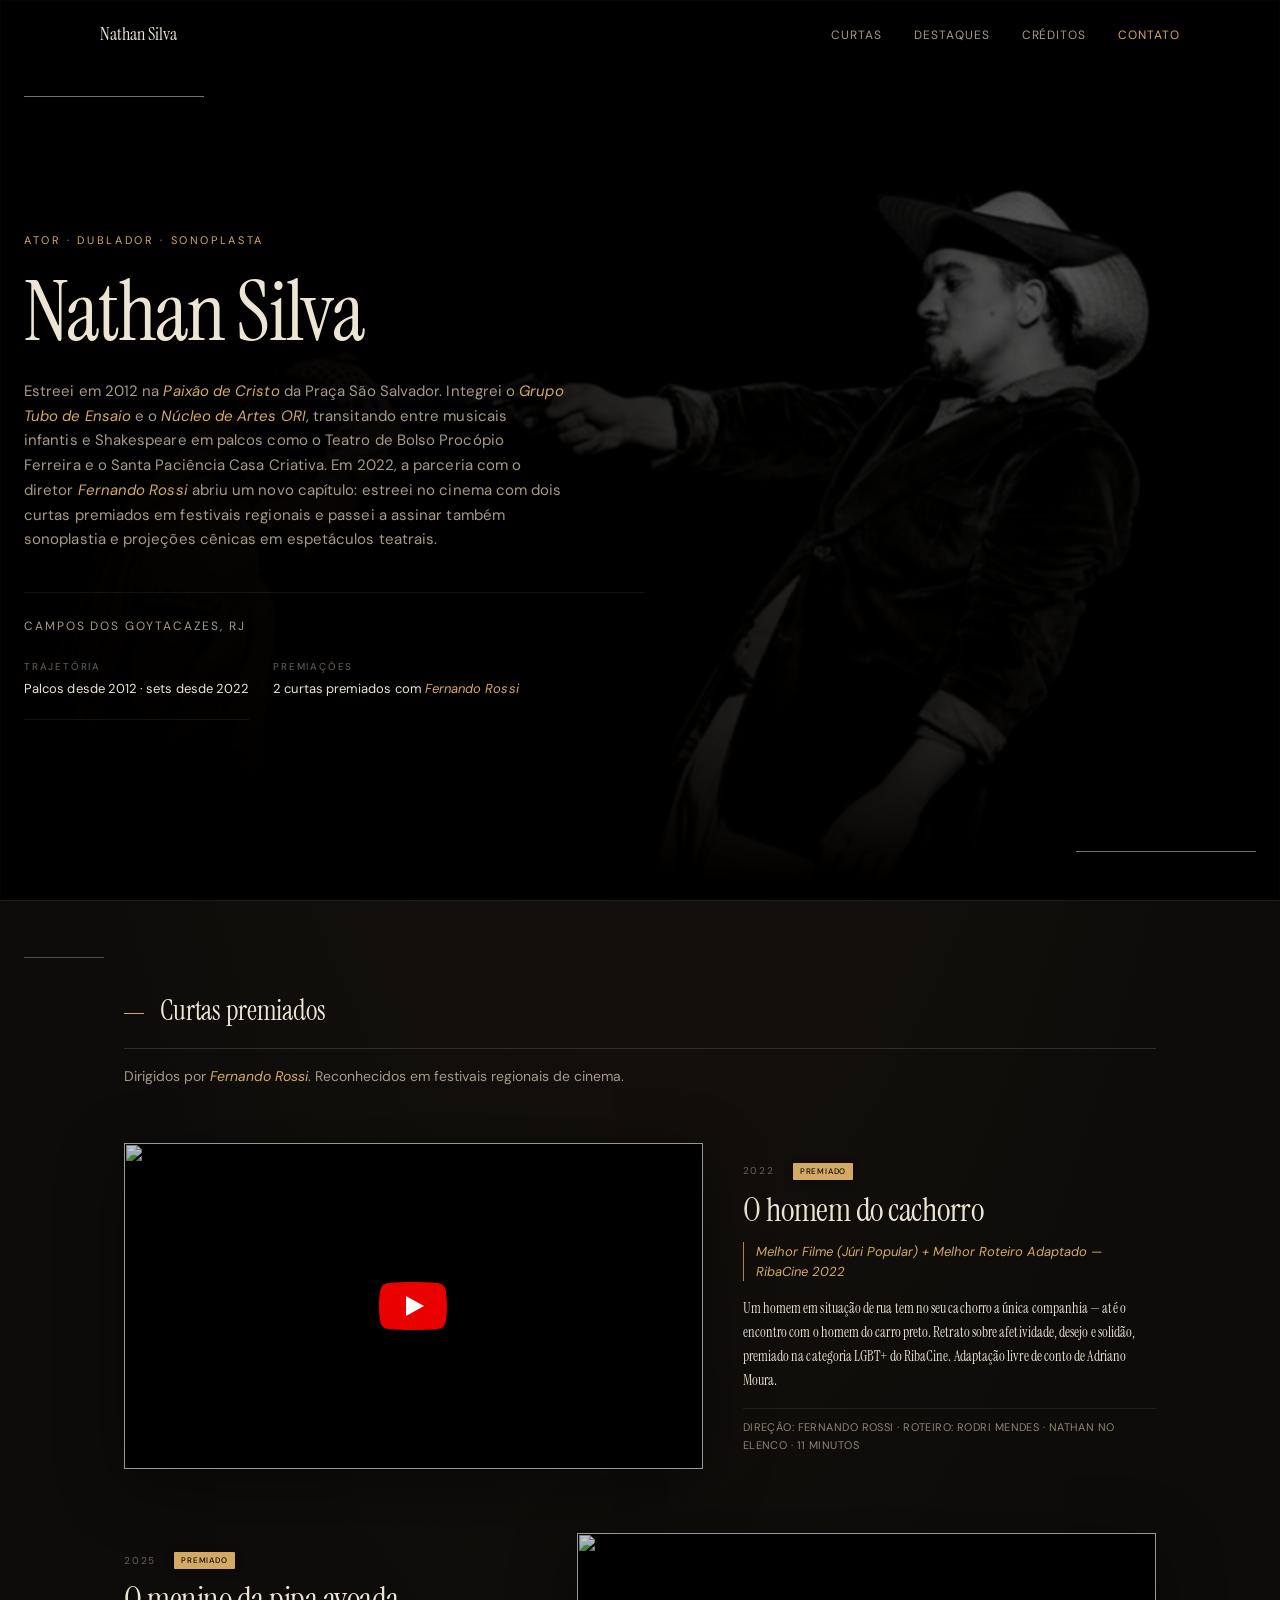
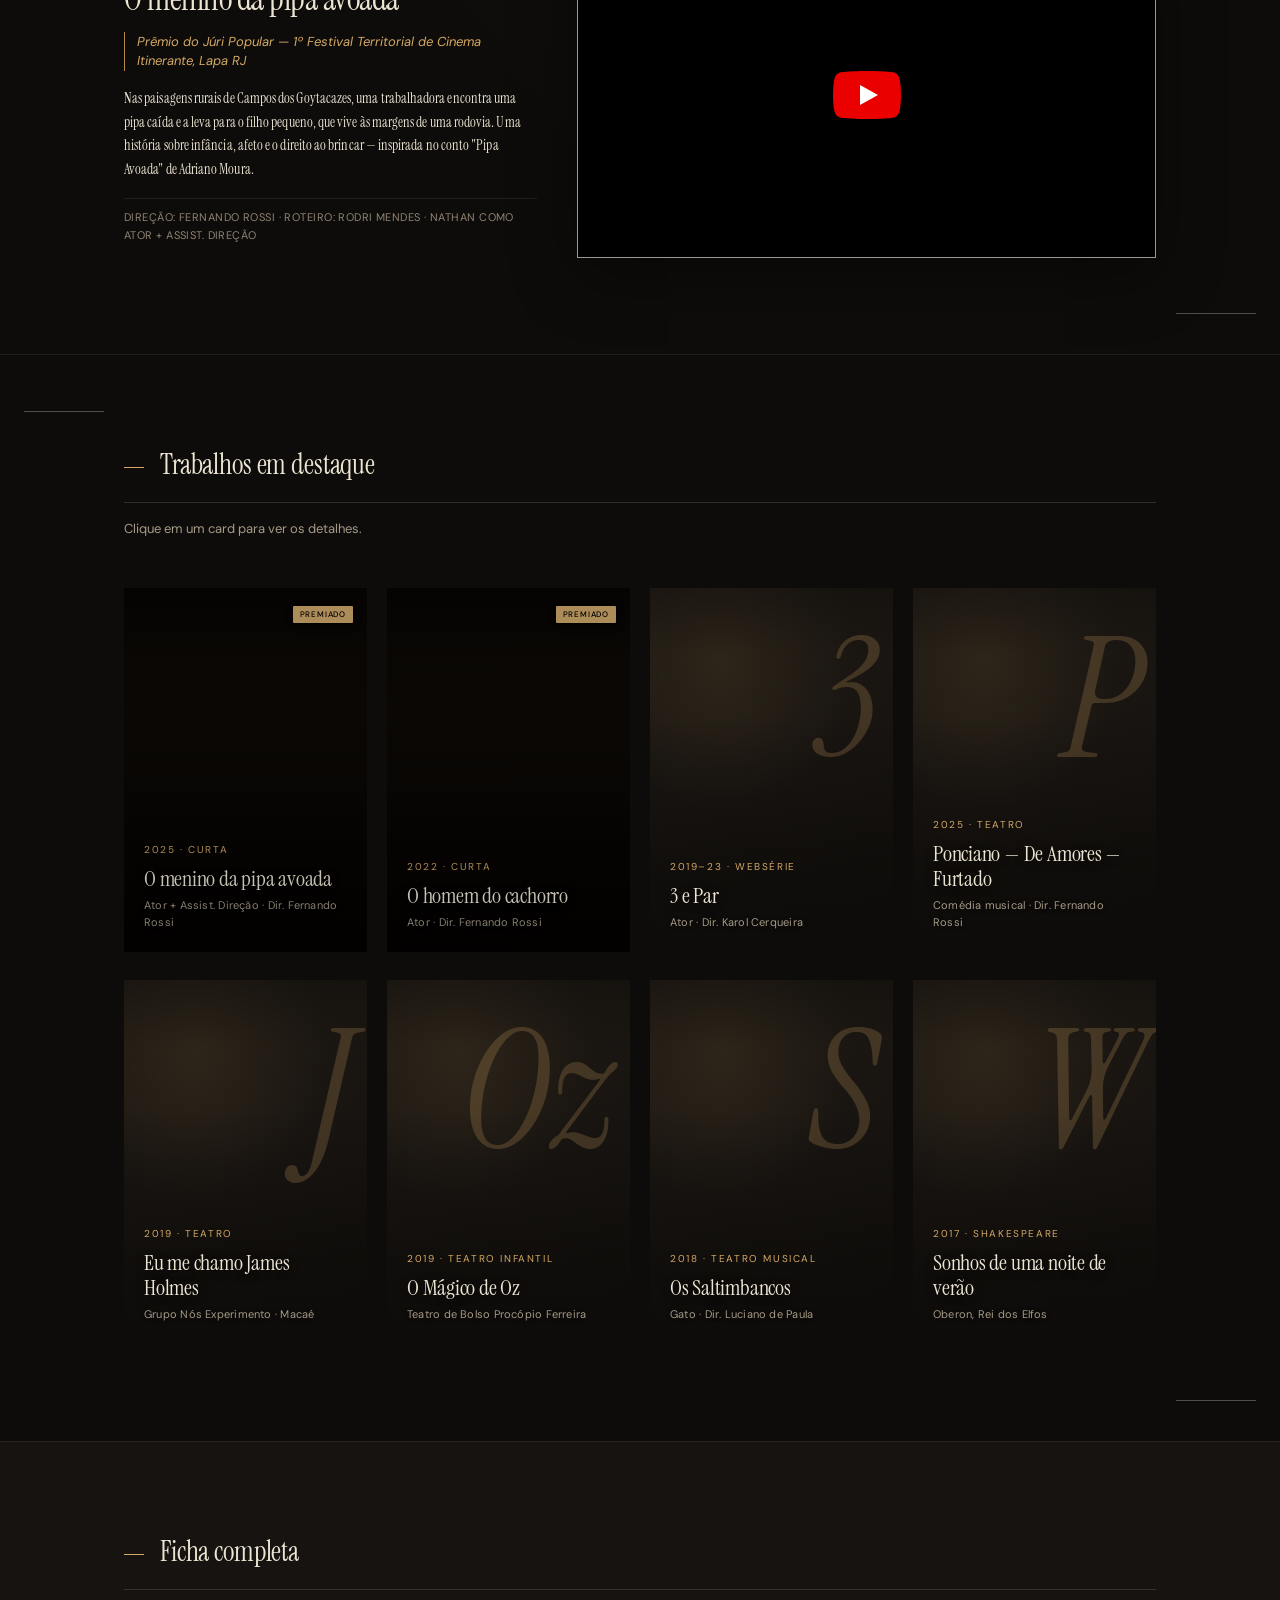
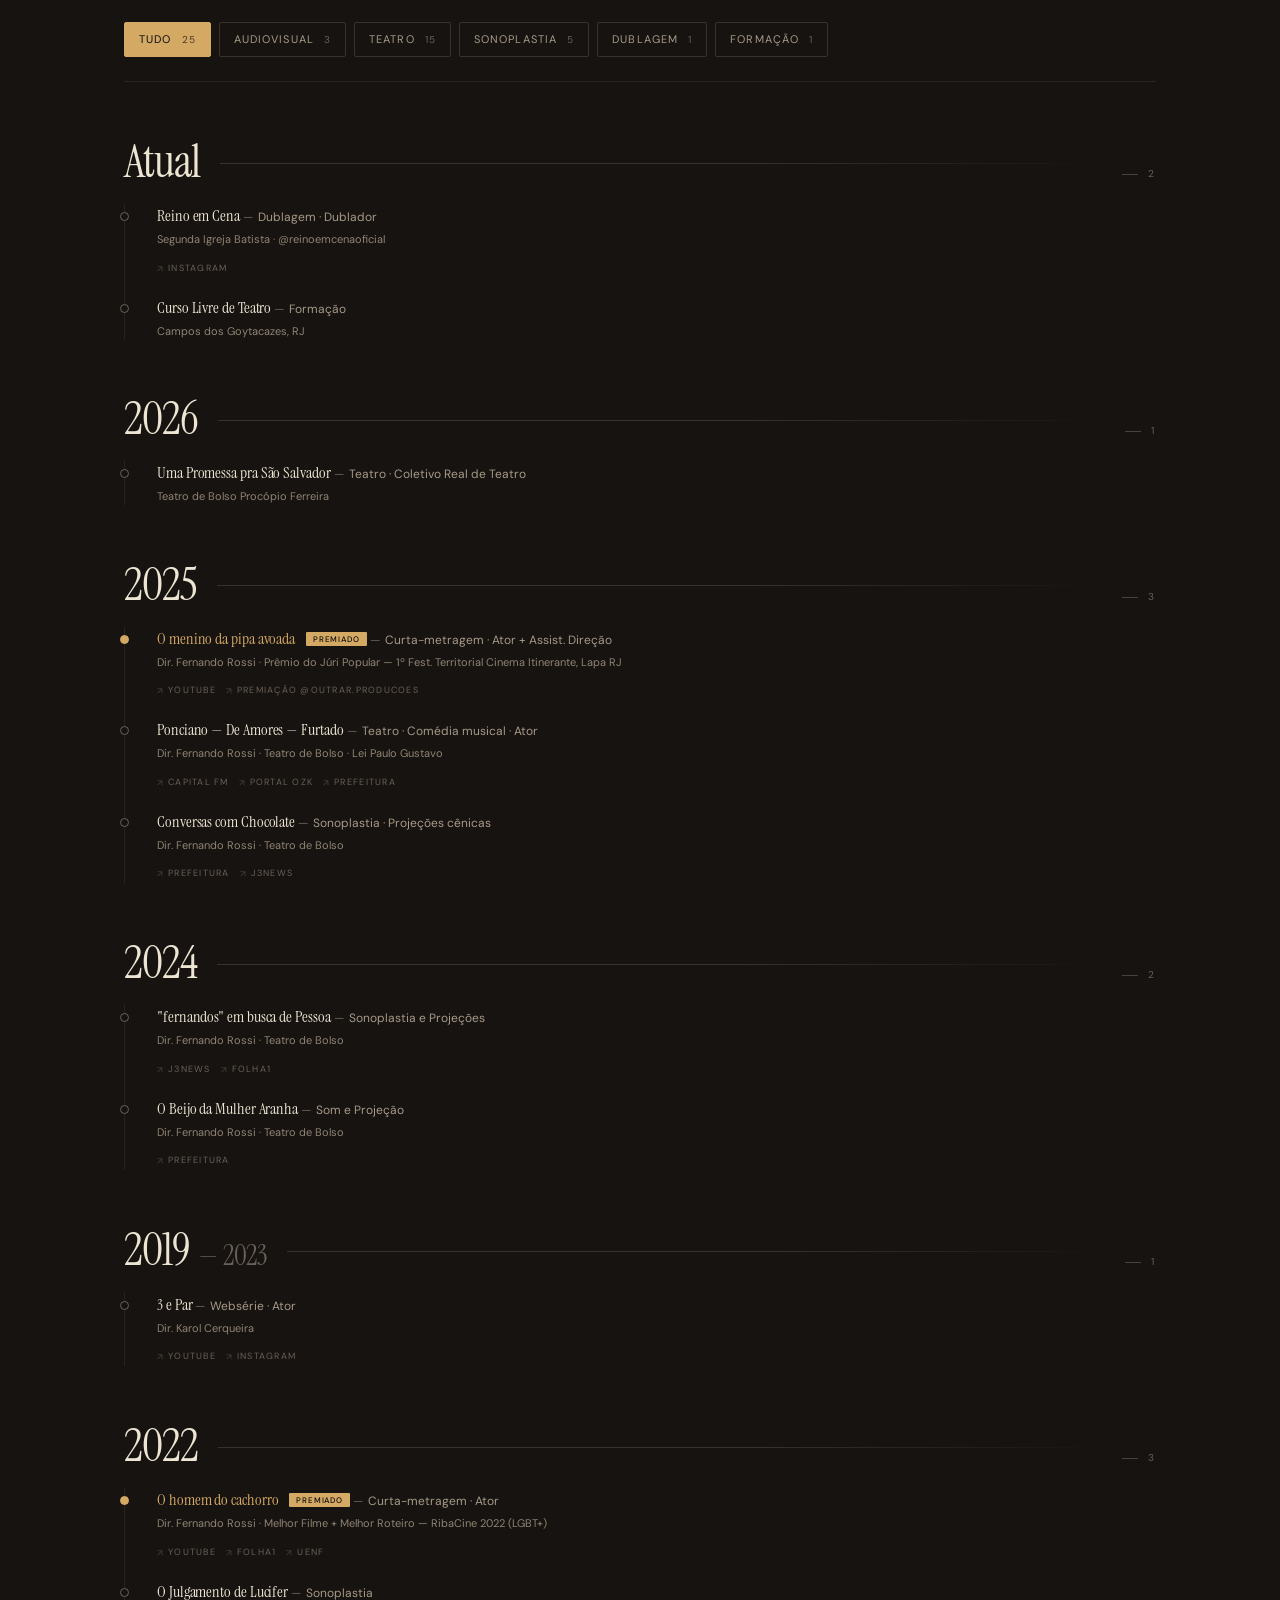
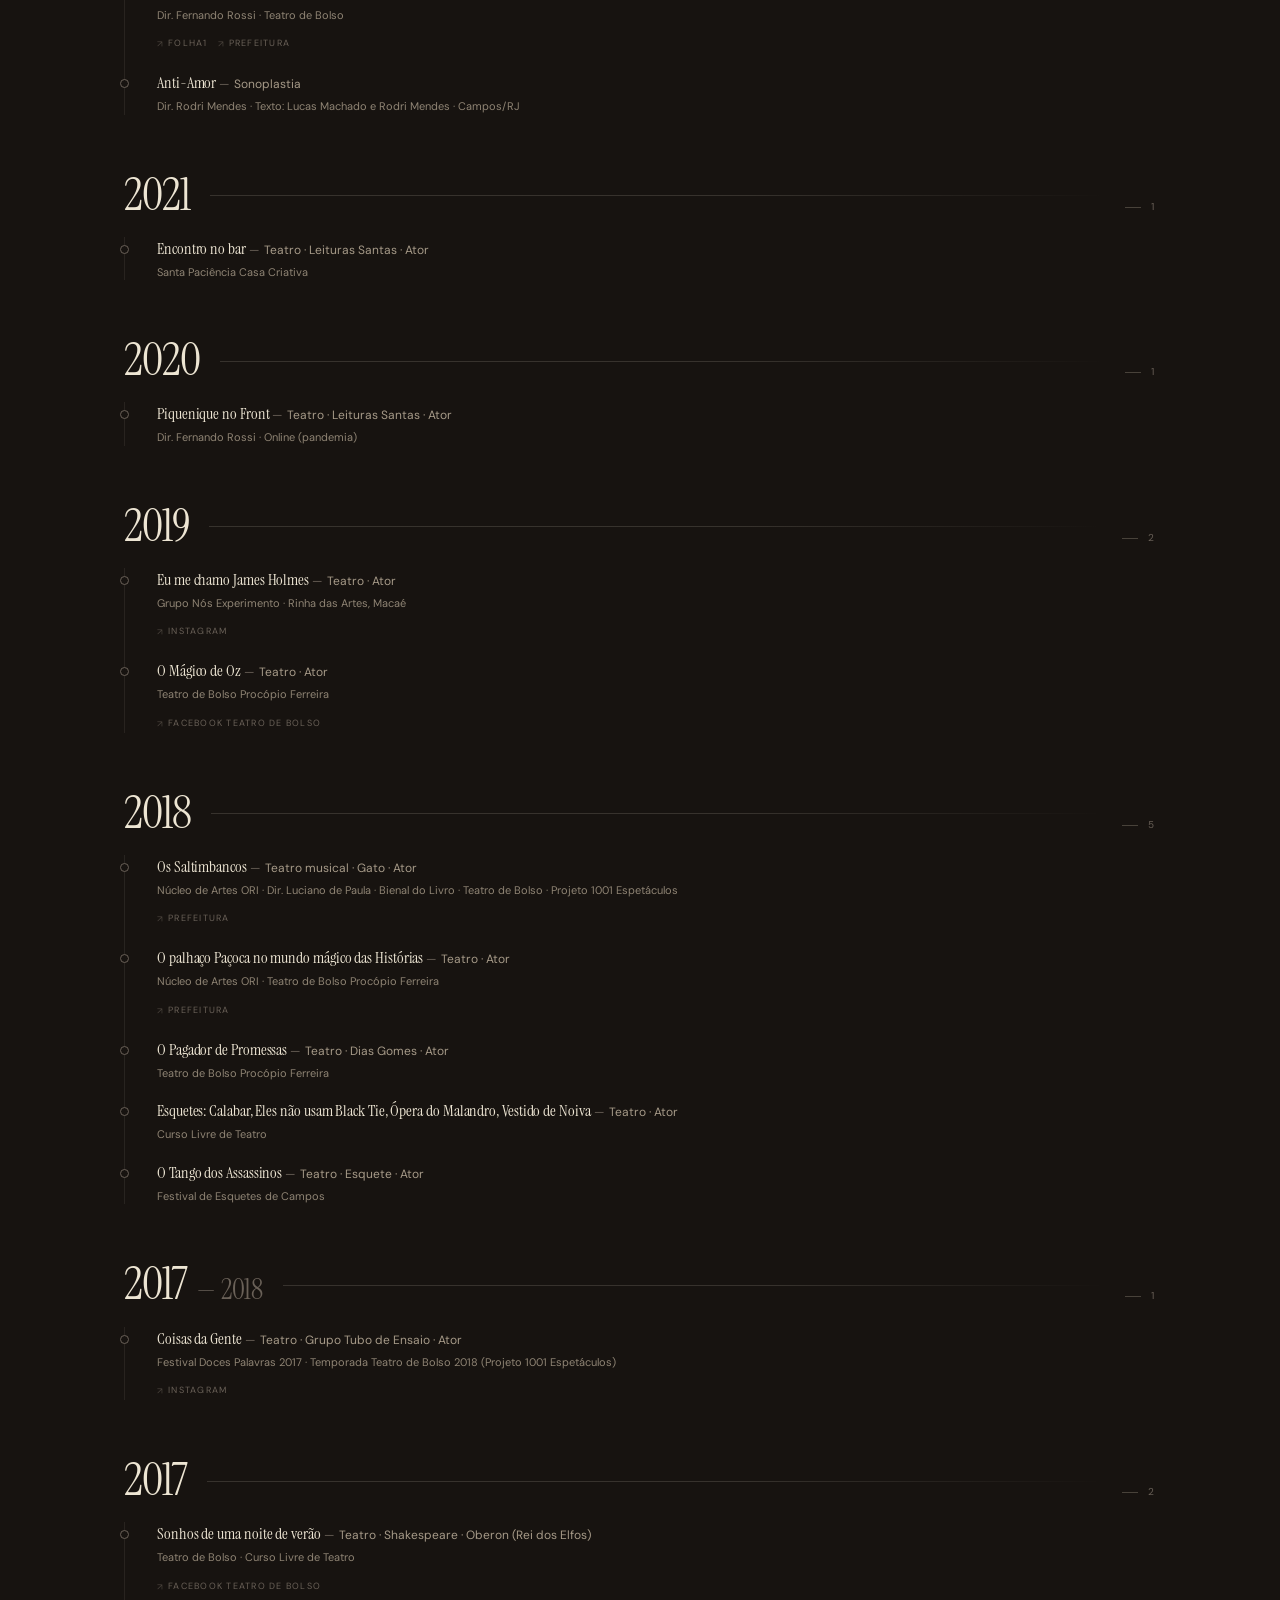
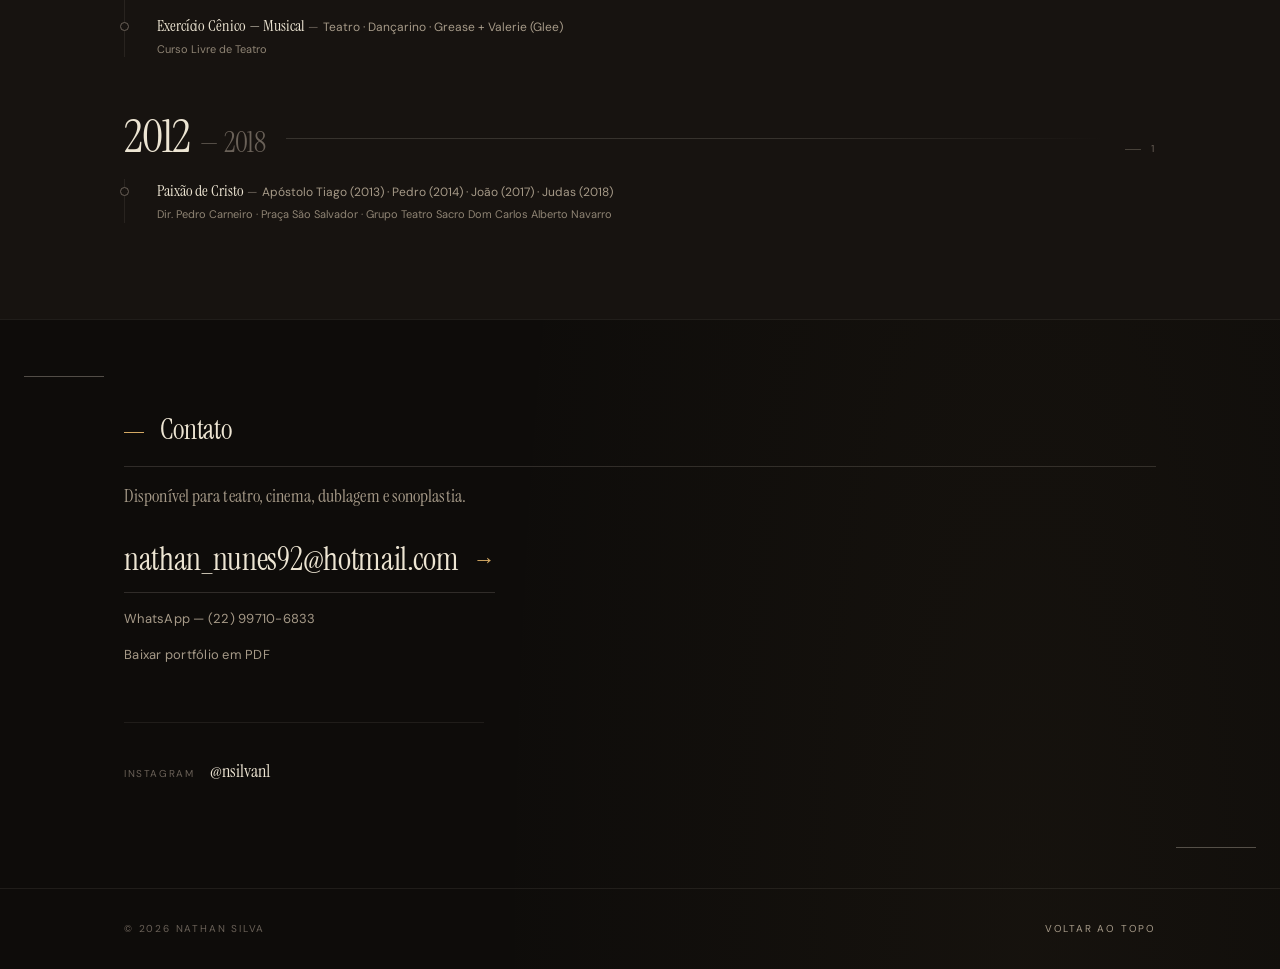
==== index.html @ a9f5e61c "Melhorias gerais: acentuacao, SEO, cards, contato, performance - Acentuacao correta em todo o conteu" ====
<!DOCTYPE html>
<html lang="pt-BR">
<head>
  <meta charset="UTF-8">
  <meta name="viewport" content="width=device-width, initial-scale=1.0">
  <meta name="description" content="Nathan Silva — Ator, dublador e sonoplasta. Campos dos Goytacazes, RJ.">
  <meta name="author" content="Nathan Silva">
  <meta property="og:title" content="Nathan Silva — Ator">
  <meta property="og:description" content="Portfólio profissional. Ator dos palcos e das câmeras desde 2012. 2 curtas premiados.">
  <meta property="og:type" content="website">
  <meta property="og:locale" content="pt_BR">
  <meta property="og:url" content="https://portfolio-artistico.vercel.app/">
  <meta property="og:image" content="https://portfolio-artistico.vercel.app/assets/fotos/og-image.jpg">
  <meta property="og:image:width" content="1200">
  <meta property="og:image:height" content="630">
  <meta name="twitter:card" content="summary_large_image">
  <link rel="canonical" href="https://portfolio-artistico.vercel.app/">
  <link rel="icon" href="data:image/svg+xml,%3Csvg xmlns='http://www.w3.org/2000/svg' viewBox='0 0 64 64'%3E%3Crect width='64' height='64' rx='12' fill='%230e0c0a'/%3E%3Ctext x='32' y='46' font-family='Georgia,serif' font-size='40' font-style='italic' fill='%23d4a964' text-anchor='middle'%3EN%3C/text%3E%3C/svg%3E">
  <title>Nathan Silva — Ator</title>
  <script type="application/ld+json">
  {
    "@context": "https://schema.org",
    "@type": "Person",
    "name": "Nathan Silva",
    "jobTitle": "Ator, dublador e sonoplasta",
    "url": "https://portfolio-artistico.vercel.app/",
    "image": "https://portfolio-artistico.vercel.app/assets/fotos/og-image.jpg",
    "email": "mailto:nathan_nunes92@hotmail.com",
    "telephone": "+55-22-99710-6833",
    "address": { "@type": "PostalAddress", "addressLocality": "Campos dos Goytacazes", "addressRegion": "RJ", "addressCountry": "BR" },
    "sameAs": ["https://instagram.com/nsilvan1"]
  }
  </script>
  <link rel="preconnect" href="https://fonts.googleapis.com">
  <link rel="preconnect" href="https://fonts.gstatic.com" crossorigin>
  <link href="https://fonts.googleapis.com/css2?family=Instrument+Serif:ital@0;1&family=DM+Sans:ital,wght@0,300;0,400;0,500;1,300;1,400&display=swap" rel="stylesheet">
  <link rel="stylesheet" href="css/styles.css">
</head>
<body>

  <!-- NAV -->
  <header class="header" id="header">
    <nav class="nav">
      <a href="#" class="nav__logo">Nathan Silva</a>
      <ul class="nav__menu" id="nav-menu">
        <li><a href="#curtas" class="nav__link" data-scroll-to="curtas">Curtas</a></li>
        <li><a href="#destaques" class="nav__link" data-scroll-to="destaques">Destaques</a></li>
        <li><a href="#creditos" class="nav__link" data-scroll-to="creditos">Créditos</a></li>
        <li><a href="#contato" class="nav__link" data-scroll-to="contato">Contato</a></li>
      </ul>
      <button class="nav__toggle" id="nav-toggle" aria-label="Menu">
        <span></span><span></span>
      </button>
    </nav>
  </header>

  <!-- HERO -->
  <section class="hero" id="hero">
    <div class="hero__bg" aria-hidden="true"></div>
    <div class="hero__inner">
      <p class="hero__eyebrow">Ator &middot; Dublador &middot; Sonoplasta</p>
      <h1 class="hero__name">Nathan Silva</h1>
      <p class="hero__bio" id="sobre">
        Estreei em 2012 na <em>Paixão de Cristo</em> da Praça São Salvador. Integrei o <em>Grupo Tubo de Ensaio</em> e o <em>Núcleo de Artes ORI</em>, transitando entre musicais infantis e Shakespeare em palcos como o Teatro de Bolso Procópio Ferreira e o Santa Paciência Casa Criativa. Em 2022, a parceria com o diretor <em>Fernando Rossi</em> abriu um novo capítulo: estreei no cinema com dois curtas premiados em festivais regionais e passei a assinar também sonoplastia e projeções cênicas em espetáculos teatrais.
      </p>
      <button type="button" class="hero__bio-more" id="bio-more">Ler mais</button>
      <div class="hero__meta">
        <p class="hero__location">Campos dos Goytacazes, RJ</p>
        <dl class="hero__facts">
          <div>
            <dt>Trajetória</dt>
            <dd>Palcos desde 2012 &middot; sets desde 2022</dd>
          </div>
          <div>
            <dt>Premiações</dt>
            <dd>2 curtas premiados com <em>Fernando Rossi</em></dd>
          </div>
        </dl>
      </div>
    </div>
  </section>

  <!-- CURTAS -->
  <section class="curtas" id="curtas">
    <div class="wrap">
      <h2 class="section-label">Curtas premiados</h2>
      <p class="curtas__intro">Dirigidos por <em>Fernando Rossi</em>. Reconhecidos em festivais regionais de cinema.</p>
      <div class="curtas__grid">

        <article class="curtas__item">
          <button type="button" class="curtas__frame" data-video="AfaojNQX7nI" data-title="O homem do cachorro — Fernando Rossi (2022)" aria-label="Reproduzir: O homem do cachorro">
            <img class="curtas__thumb" src="https://i.ytimg.com/vi/AfaojNQX7nI/hqdefault.jpg" alt="" loading="lazy" onload="if(this.naturalWidth>120){const b=new Image();b.onload=()=>{if(b.naturalWidth>=1280)this.src=b.src};b.src='https://i.ytimg.com/vi/AfaojNQX7nI/maxresdefault.jpg';}">
            <span class="curtas__play" aria-hidden="true">
              <svg viewBox="0 0 68 48" width="68" height="48"><path class="curtas__play-bg" d="M66.52 7.74c-.78-2.93-2.49-5.41-5.42-6.19C55.79.13 34 0 34 0S12.21.13 6.9 1.55c-2.93.78-4.63 3.26-5.42 6.19C.06 13.05 0 24 0 24s.06 10.95 1.48 16.26c.78 2.93 2.49 5.41 5.42 6.19C12.21 47.87 34 48 34 48s21.79-.13 27.1-1.55c2.93-.78 4.64-3.26 5.42-6.19C67.94 34.95 68 24 68 24s-.06-10.95-1.48-16.26z" fill="#f00"/><path d="M45 24 27 14v20" fill="#fff"/></svg>
            </span>
          </button>
          <div class="curtas__info">
            <span class="curtas__year">2022 <span class="badge badge--small">Premiado</span></span>
            <h3 class="curtas__title">O homem do cachorro</h3>
            <p class="curtas__tagline">Melhor Filme (Júri Popular) + Melhor Roteiro Adaptado — RibaCine 2022</p>
            <p class="curtas__synopsis">Um homem em situação de rua tem no seu cachorro a única companhia — até o encontro com o homem do carro preto. Retrato sobre afetividade, desejo e solidão, premiado na categoria LGBT+ do RibaCine. Adaptação livre de conto de Adriano Moura.</p>
            <p class="curtas__meta">Direção: Fernando Rossi &middot; Roteiro: Rodri Mendes &middot; Nathan no elenco &middot; 11 minutos</p>
          </div>
        </article>

        <article class="curtas__item">
          <button type="button" class="curtas__frame" data-video="CuZQeJSKTEY" data-start="4" data-title="O menino da pipa avoada — Fernando Rossi (2025)" aria-label="Reproduzir: O menino da pipa avoada">
            <img class="curtas__thumb" src="https://i.ytimg.com/vi/CuZQeJSKTEY/hqdefault.jpg" alt="" loading="lazy" onload="if(this.naturalWidth>120){const b=new Image();b.onload=()=>{if(b.naturalWidth>=1280)this.src=b.src};b.src='https://i.ytimg.com/vi/CuZQeJSKTEY/maxresdefault.jpg';}">
            <span class="curtas__play" aria-hidden="true">
              <svg viewBox="0 0 68 48" width="68" height="48"><path class="curtas__play-bg" d="M66.52 7.74c-.78-2.93-2.49-5.41-5.42-6.19C55.79.13 34 0 34 0S12.21.13 6.9 1.55c-2.93.78-4.63 3.26-5.42 6.19C.06 13.05 0 24 0 24s.06 10.95 1.48 16.26c.78 2.93 2.49 5.41 5.42 6.19C12.21 47.87 34 48 34 48s21.79-.13 27.1-1.55c2.93-.78 4.64-3.26 5.42-6.19C67.94 34.95 68 24 68 24s-.06-10.95-1.48-16.26z" fill="#f00"/><path d="M45 24 27 14v20" fill="#fff"/></svg>
            </span>
          </button>
          <div class="curtas__info">
            <span class="curtas__year">2025 <span class="badge badge--small">Premiado</span></span>
            <h3 class="curtas__title">O menino da pipa avoada</h3>
            <p class="curtas__tagline">Prêmio do Júri Popular — 1º Festival Territorial de Cinema Itinerante, Lapa RJ</p>
            <p class="curtas__synopsis">Nas paisagens rurais de Campos dos Goytacazes, uma trabalhadora encontra uma pipa caída e a leva para o filho pequeno, que vive às margens de uma rodovia. Uma história sobre infância, afeto e o direito ao brincar — inspirada no conto "Pipa Avoada" de Adriano Moura.</p>
            <p class="curtas__meta">Direção: Fernando Rossi &middot; Roteiro: Rodri Mendes &middot; Nathan como Ator + Assist. Direção</p>
          </div>
        </article>

      </div>
    </div>
  </section>

  <!-- DESTAQUES -->
  <section class="destaques" id="destaques">
    <div class="wrap">
      <h2 class="section-label">Trabalhos em destaque</h2>
      <p class="destaques__intro">Clique em um card para ver os detalhes.</p>
      <div class="destaques__grid">

        <button type="button" class="destaques__card" data-work="menino-pipa" aria-label="Abrir detalhes: O menino da pipa avoada">
          <div class="destaques__photo" style="background-image:url('https://i.ytimg.com/vi/CuZQeJSKTEY/maxresdefault.jpg')">
            <span class="destaques__badge"><span class="badge badge--small">Premiado</span></span>
            <div class="destaques__info">
              <span class="destaques__year">2025 &middot; Curta</span>
              <h3 class="destaques__title">O menino da pipa avoada</h3>
              <p class="destaques__meta">Ator + Assist. Direção &middot; Dir. Fernando Rossi</p>
            </div>
          </div>
        </button>

        <button type="button" class="destaques__card" data-work="homem-cachorro" aria-label="Abrir detalhes: O homem do cachorro">
          <div class="destaques__photo" style="background-image:url('https://i.ytimg.com/vi/AfaojNQX7nI/maxresdefault.jpg')">
            <span class="destaques__badge"><span class="badge badge--small">Premiado</span></span>
            <div class="destaques__info">
              <span class="destaques__year">2022 &middot; Curta</span>
              <h3 class="destaques__title">O homem do cachorro</h3>
              <p class="destaques__meta">Ator &middot; Dir. Fernando Rossi</p>
            </div>
          </div>
        </button>

        <button type="button" class="destaques__card" data-work="3-e-par" aria-label="Abrir detalhes: 3 e Par">
          <div class="destaques__photo destaques__photo--tipo" data-letter="3">
            <div class="destaques__info">
              <span class="destaques__year">2019–23 &middot; Websérie</span>
              <h3 class="destaques__title">3 e Par</h3>
              <p class="destaques__meta">Ator &middot; Dir. Karol Cerqueira</p>
            </div>
          </div>
        </button>

        <button type="button" class="destaques__card" data-work="ponciano" aria-label="Abrir detalhes: Ponciano — De Amores — Furtado">
          <div class="destaques__photo destaques__photo--tipo" data-letter="P">
            <div class="destaques__info">
              <span class="destaques__year">2025 &middot; Teatro</span>
              <h3 class="destaques__title">Ponciano — De Amores — Furtado</h3>
              <p class="destaques__meta">Comédia musical &middot; Dir. Fernando Rossi</p>
            </div>
          </div>
        </button>

        <button type="button" class="destaques__card" data-work="james-holmes" aria-label="Abrir detalhes: Eu me chamo James Holmes">
          <div class="destaques__photo destaques__photo--tipo" data-letter="J">
            <div class="destaques__info">
              <span class="destaques__year">2019 &middot; Teatro</span>
              <h3 class="destaques__title">Eu me chamo James Holmes</h3>
              <p class="destaques__meta">Grupo Nós Experimento &middot; Macaé</p>
            </div>
          </div>
        </button>

        <button type="button" class="destaques__card" data-work="mágico-oz" aria-label="Abrir detalhes: O Mágico de Oz">
          <div class="destaques__photo destaques__photo--tipo" data-letter="Oz">
            <div class="destaques__info">
              <span class="destaques__year">2019 &middot; Teatro infantil</span>
              <h3 class="destaques__title">O Mágico de Oz</h3>
              <p class="destaques__meta">Teatro de Bolso Procópio Ferreira</p>
            </div>
          </div>
        </button>

        <button type="button" class="destaques__card" data-work="saltimbancos" aria-label="Abrir detalhes: Os Saltimbancos">
          <div class="destaques__photo destaques__photo--tipo" data-letter="S">
            <div class="destaques__info">
              <span class="destaques__year">2018 &middot; Teatro musical</span>
              <h3 class="destaques__title">Os Saltimbancos</h3>
              <p class="destaques__meta">Gato &middot; Dir. Luciano de Paula</p>
            </div>
          </div>
        </button>

        <button type="button" class="destaques__card" data-work="sonhos-verão" aria-label="Abrir detalhes: Sonhos de uma noite de verão">
          <div class="destaques__photo destaques__photo--tipo" data-letter="W">
            <div class="destaques__info">
              <span class="destaques__year">2017 &middot; Shakespeare</span>
              <h3 class="destaques__title">Sonhos de uma noite de verão</h3>
              <p class="destaques__meta">Oberon, Rei dos Elfos</p>
            </div>
          </div>
        </button>

      </div>
    </div>
  </section>

  <!-- MODAL — detalhes do espetáculo -->
  <dialog class="modal" id="work-modal" aria-labelledby="modal-title">
    <button type="button" class="modal__close" aria-label="Fechar">&times;</button>
    <div class="modal__hero" id="modal-hero">
      <div class="modal__hero-info">
        <span class="modal__year" id="modal-year"></span>
        <h3 class="modal__title" id="modal-title"></h3>
        <p class="modal__tagline" id="modal-tagline"></p>
      </div>
    </div>
    <div class="modal__body">
      <p class="modal__synopsis" id="modal-synopsis"></p>
      <div class="modal__grid">
        <div class="modal__main">
          <dl class="modal__credits" id="modal-credits"></dl>
        </div>
        <aside class="modal__aside">
          <div class="modal__awards" id="modal-awards" hidden>
            <h4>Premiações</h4>
            <ul id="modal-awards-list"></ul>
          </div>
          <div class="modal__links" id="modal-links" hidden>
            <h4>Links</h4>
            <ul id="modal-links-list"></ul>
          </div>
        </aside>
      </div>
    </div>
  </dialog>

  <!-- CREDITOS — timeline com filtros -->
  <section class="creditos" id="creditos">
    <div class="wrap">
      <h2 class="section-label">Ficha completa</h2>

      <div class="creditos__filters" role="tablist">
        <button type="button" class="creditos__filter is-active" data-filter="all">Tudo <span>25</span></button>
        <button type="button" class="creditos__filter" data-filter="audiovisual">Audiovisual <span>3</span></button>
        <button type="button" class="creditos__filter" data-filter="teatro">Teatro <span>15</span></button>
        <button type="button" class="creditos__filter" data-filter="sonoplastia">Sonoplastia <span>5</span></button>
        <button type="button" class="creditos__filter" data-filter="dublagem">Dublagem <span>1</span></button>
        <button type="button" class="creditos__filter" data-filter="formacao">Formação <span>1</span></button>
      </div>

      <div class="chapters">

        <section class="chapter" data-year="atual">
          <header class="chapter__header">
            <h3 class="chapter__year">Atual</h3>
            <span class="chapter__line" aria-hidden="true"></span>
            <span class="chapter__count">2</span>
          </header>
          <ul class="chapter__items">
            <li class="work" data-type="dublagem">
              <h4 class="work__title">Reino em Cena</h4><span class="work__meta">Dublagem &middot; Dublador</span>
              <p class="work__extra">Segunda Igreja Batista &middot; @reinoemcenaoficial</p>
              <ul class="work__sources"><li><a href="https://www.instagram.com/reinoemcenaoficial/" target="_blank" rel="noopener">Instagram</a></li></ul>
            </li>
            <li class="work" data-type="formacao">
              <h4 class="work__title">Curso Livre de Teatro</h4><span class="work__meta">Formação</span>
              <p class="work__extra">Campos dos Goytacazes, RJ</p>
            </li>
          </ul>
        </section>

        <section class="chapter" data-year="2026">
          <header class="chapter__header">
            <h3 class="chapter__year">2026</h3>
            <span class="chapter__line" aria-hidden="true"></span>
            <span class="chapter__count">1</span>
          </header>
          <ul class="chapter__items">
            <li class="work" data-type="teatro">
              <h4 class="work__title">Uma Promessa pra São Salvador</h4><span class="work__meta">Teatro &middot; Coletivo Real de Teatro</span>
              <p class="work__extra">Teatro de Bolso Procópio Ferreira</p>
            </li>
          </ul>
        </section>

        <section class="chapter" data-year="2025">
          <header class="chapter__header">
            <h3 class="chapter__year">2025</h3>
            <span class="chapter__line" aria-hidden="true"></span>
            <span class="chapter__count">3</span>
          </header>
          <ul class="chapter__items">
            <li class="work work--premiado" data-type="audiovisual">
              <h4 class="work__title">O menino da pipa avoada <span class="badge">Premiado</span></h4><span class="work__meta">Curta-metragem &middot; Ator + Assist. Direção</span>
              <p class="work__extra">Dir. Fernando Rossi &middot; Prêmio do Júri Popular — 1º Fest. Territorial Cinema Itinerante, Lapa RJ</p>
              <ul class="work__sources">
                <li><a href="https://www.youtube.com/watch?v=CuZQeJSKTEY" target="_blank" rel="noopener">YouTube</a></li>
                <li><a href="https://www.instagram.com/p/DSOkwJsDfXH/" target="_blank" rel="noopener">Premiação @outrar.producoes</a></li>
              </ul>
            </li>
            <li class="work" data-type="teatro">
              <h4 class="work__title">Ponciano — De Amores — Furtado</h4><span class="work__meta">Teatro &middot; Comédia musical &middot; Ator</span>
              <p class="work__extra">Dir. Fernando Rossi &middot; Teatro de Bolso &middot; Lei Paulo Gustavo</p>
              <ul class="work__sources">
                <li><a href="https://capitalfmradio.com.br/espetaculo-ponciano-de-amores-furtado-estreia-em-campos/" target="_blank" rel="noopener">Capital FM</a></li>
                <li><a href="https://www.portalozk.com/vaf/noticias/entretenimento/teatro-de-bolso-recebe-ponciano-de-amores-furtado-neste-final-de-semana/44063/" target="_blank" rel="noopener">Portal OZK</a></li>
                <li><a href="https://www.campos.rj.gov.br/exibirNoticia.php?id_noticia=98773" target="_blank" rel="noopener">Prefeitura</a></li>
              </ul>
            </li>
            <li class="work" data-type="sonoplastia">
              <h4 class="work__title">Conversas com Chocolate</h4><span class="work__meta">Sonoplastia &middot; Projeções cênicas</span>
              <p class="work__extra">Dir. Fernando Rossi &middot; Teatro de Bolso</p>
              <ul class="work__sources">
                <li><a href="https://campos.rj.gov.br/exibirNoticia.php?id_noticia=97681" target="_blank" rel="noopener">Prefeitura</a></li>
                <li><a href="https://j3news.com/2025/07/05/peca-conversas-com-chocolate-em-cartaz-neste-fim-de-semana-no-teatro-de-bolso/" target="_blank" rel="noopener">J3News</a></li>
              </ul>
            </li>
          </ul>
        </section>

        <section class="chapter" data-year="2024">
          <header class="chapter__header">
            <h3 class="chapter__year">2024</h3>
            <span class="chapter__line" aria-hidden="true"></span>
            <span class="chapter__count">2</span>
          </header>
          <ul class="chapter__items">
            <li class="work" data-type="sonoplastia">
              <h4 class="work__title">"fernandos" em busca de Pessoa</h4><span class="work__meta">Sonoplastia e Projeções</span>
              <p class="work__extra">Dir. Fernando Rossi &middot; Teatro de Bolso</p>
              <ul class="work__sources">
                <li><a href="https://j3news.com/2024/10/24/espetaculo-no-teatro-de-bolso-retrata-o-poeta-portugues-fernando-pessoa/" target="_blank" rel="noopener">J3News</a></li>
                <li><a href="https://www.folha1.com.br/cultura_e_lazer/2024/10/1303305-espetaculo-fernandos-em-busca-de-pessoa-chega-ao-teatro-de-bolso-procopio-ferreira-em-campos.html" target="_blank" rel="noopener">Folha1</a></li>
              </ul>
            </li>
            <li class="work" data-type="sonoplastia">
              <h4 class="work__title">O Beijo da Mulher Aranha</h4><span class="work__meta">Som e Projeção</span>
              <p class="work__extra">Dir. Fernando Rossi &middot; Teatro de Bolso</p>
              <ul class="work__sources"><li><a href="https://www.campos.rj.gov.br/exibirNoticia.php?id_noticia=91979" target="_blank" rel="noopener">Prefeitura</a></li></ul>
            </li>
          </ul>
        </section>

        <section class="chapter" data-year="2019-23">
          <header class="chapter__header">
            <h3 class="chapter__year">2019 <span class="chapter__range">— 2023</span></h3>
            <span class="chapter__line" aria-hidden="true"></span>
            <span class="chapter__count">1</span>
          </header>
          <ul class="chapter__items">
            <li class="work" data-type="audiovisual">
              <h4 class="work__title">3 e Par</h4><span class="work__meta">Websérie &middot; Ator</span>
              <p class="work__extra">Dir. Karol Cerqueira</p>
              <ul class="work__sources">
                <li><a href="https://www.youtube.com/@webserie3epar" target="_blank" rel="noopener">YouTube</a></li>
                <li><a href="https://www.instagram.com/webserie3epar/" target="_blank" rel="noopener">Instagram</a></li>
              </ul>
            </li>
          </ul>
        </section>

        <section class="chapter" data-year="2022">
          <header class="chapter__header">
            <h3 class="chapter__year">2022</h3>
            <span class="chapter__line" aria-hidden="true"></span>
            <span class="chapter__count">3</span>
          </header>
          <ul class="chapter__items">
            <li class="work work--premiado" data-type="audiovisual">
              <h4 class="work__title">O homem do cachorro <span class="badge">Premiado</span></h4><span class="work__meta">Curta-metragem &middot; Ator</span>
              <p class="work__extra">Dir. Fernando Rossi &middot; Melhor Filme + Melhor Roteiro — RibaCine 2022 (LGBT+)</p>
              <ul class="work__sources">
                <li><a href="https://www.youtube.com/watch?v=AfaojNQX7nI" target="_blank" rel="noopener">YouTube</a></li>
                <li><a href="https://www.folha1.com.br/blogs/blogdomatheusberriel/2022/10/1285689-filme-de-fernando-rossi-e-rodri-mendes-leva-dois-premios-no-festival-de-cinema-de-rio-bonito.html" target="_blank" rel="noopener">Folha1</a></li>
                <li><a href="https://uenf.br/portal/noticias/cine-darcy-da-uenf-exibiu-producoes-audiovisuais-campistas-faroeste-cabrunco-e-o-homem-do-cachorro/" target="_blank" rel="noopener">UENF</a></li>
              </ul>
            </li>
            <li class="work" data-type="sonoplastia">
              <h4 class="work__title">O Julgamento de Lucifer</h4><span class="work__meta">Sonoplastia</span>
              <p class="work__extra">Dir. Fernando Rossi &middot; Teatro de Bolso</p>
              <ul class="work__sources">
                <li><a href="https://www.folha1.com.br/cultura_e_lazer/2022/11/1286040-espetaculo-o-julgamento-de-lucifer-no-teatro-de-bolso-de-sexta-a-domingo.html" target="_blank" rel="noopener">Folha1</a></li>
                <li><a href="https://campos.rj.gov.br/exibirNoticia.php?id_noticia=76813" target="_blank" rel="noopener">Prefeitura</a></li>
              </ul>
            </li>
            <li class="work" data-type="sonoplastia">
              <h4 class="work__title">Anti-Amor</h4><span class="work__meta">Sonoplastia</span>
              <p class="work__extra">Dir. Rodri Mendes &middot; Texto: Lucas Machado e Rodri Mendes &middot; Campos/RJ</p>
            </li>
          </ul>
        </section>

        <section class="chapter" data-year="2021">
          <header class="chapter__header">
            <h3 class="chapter__year">2021</h3>
            <span class="chapter__line" aria-hidden="true"></span>
            <span class="chapter__count">1</span>
          </header>
          <ul class="chapter__items">
            <li class="work" data-type="teatro">
              <h4 class="work__title">Encontro no bar</h4><span class="work__meta">Teatro &middot; Leituras Santas &middot; Ator</span>
              <p class="work__extra">Santa Paciência Casa Criativa</p>
            </li>
          </ul>
        </section>

        <section class="chapter" data-year="2020">
          <header class="chapter__header">
            <h3 class="chapter__year">2020</h3>
            <span class="chapter__line" aria-hidden="true"></span>
            <span class="chapter__count">1</span>
          </header>
          <ul class="chapter__items">
            <li class="work" data-type="teatro">
              <h4 class="work__title">Piquenique no Front</h4><span class="work__meta">Teatro &middot; Leituras Santas &middot; Ator</span>
              <p class="work__extra">Dir. Fernando Rossi &middot; Online (pandemia)</p>
            </li>
          </ul>
        </section>

        <section class="chapter" data-year="2019">
          <header class="chapter__header">
            <h3 class="chapter__year">2019</h3>
            <span class="chapter__line" aria-hidden="true"></span>
            <span class="chapter__count">2</span>
          </header>
          <ul class="chapter__items">
            <li class="work" data-type="teatro">
              <h4 class="work__title">Eu me chamo James Holmes</h4><span class="work__meta">Teatro &middot; Ator</span>
              <p class="work__extra">Grupo Nós Experimento &middot; Rinha das Artes, Macaé</p>
              <ul class="work__sources"><li><a href="https://www.instagram.com/nosexperimento/" target="_blank" rel="noopener">Instagram</a></li></ul>
            </li>
            <li class="work" data-type="teatro">
              <h4 class="work__title">O Mágico de Oz</h4><span class="work__meta">Teatro &middot; Ator</span>
              <p class="work__extra">Teatro de Bolso Procópio Ferreira</p>
              <ul class="work__sources"><li><a href="https://www.facebook.com/tbprocopioferreira/videos/m%C3%A1gico-de-oz-sess%C3%A3o-extra-domingo-20102019-%C3%A0s-1830/2562838530474286/" target="_blank" rel="noopener">Facebook Teatro de Bolso</a></li></ul>
            </li>
          </ul>
        </section>

        <section class="chapter" data-year="2018">
          <header class="chapter__header">
            <h3 class="chapter__year">2018</h3>
            <span class="chapter__line" aria-hidden="true"></span>
            <span class="chapter__count">5</span>
          </header>
          <ul class="chapter__items">
            <li class="work" data-type="teatro">
              <h4 class="work__title">Os Saltimbancos</h4><span class="work__meta">Teatro musical &middot; Gato &middot; Ator</span>
              <p class="work__extra">Núcleo de Artes ORI &middot; Dir. Luciano de Paula &middot; Bienal do Livro &middot; Teatro de Bolso &middot; Projeto 1001 Espetáculos</p>
              <ul class="work__sources"><li><a href="https://campos.rj.gov.br/exibirNoticia.php?id_noticia=49272" target="_blank" rel="noopener">Prefeitura</a></li></ul>
            </li>
            <li class="work" data-type="teatro">
              <h4 class="work__title">O palhaço Paçoca no mundo mágico das Histórias</h4><span class="work__meta">Teatro &middot; Ator</span>
              <p class="work__extra">Núcleo de Artes ORI &middot; Teatro de Bolso Procópio Ferreira</p>
              <ul class="work__sources"><li><a href="https://campos.rj.gov.br/exibirNoticia.php?id_noticia=48944" target="_blank" rel="noopener">Prefeitura</a></li></ul>
            </li>
            <li class="work" data-type="teatro">
              <h4 class="work__title">O Pagador de Promessas</h4><span class="work__meta">Teatro &middot; Dias Gomes &middot; Ator</span>
              <p class="work__extra">Teatro de Bolso Procópio Ferreira</p>
            </li>
            <li class="work" data-type="teatro">
              <h4 class="work__title">Esquetes: Calabar, Eles não usam Black Tie, Ópera do Malandro, Vestido de Noiva</h4><span class="work__meta">Teatro &middot; Ator</span>
              <p class="work__extra">Curso Livre de Teatro</p>
            </li>
            <li class="work" data-type="teatro">
              <h4 class="work__title">O Tango dos Assassinos</h4><span class="work__meta">Teatro &middot; Esquete &middot; Ator</span>
              <p class="work__extra">Festival de Esquetes de Campos</p>
            </li>
          </ul>
        </section>

        <section class="chapter" data-year="2017-18">
          <header class="chapter__header">
            <h3 class="chapter__year">2017 <span class="chapter__range">— 2018</span></h3>
            <span class="chapter__line" aria-hidden="true"></span>
            <span class="chapter__count">1</span>
          </header>
          <ul class="chapter__items">
            <li class="work" data-type="teatro">
              <h4 class="work__title">Coisas da Gente</h4><span class="work__meta">Teatro &middot; Grupo Tubo de Ensaio &middot; Ator</span>
              <p class="work__extra">Festival Doces Palavras 2017 &middot; Temporada Teatro de Bolso 2018 (Projeto 1001 Espetáculos)</p>
              <ul class="work__sources"><li><a href="https://www.instagram.com/tubodeensaiocampos/" target="_blank" rel="noopener">Instagram</a></li></ul>
            </li>
          </ul>
        </section>

        <section class="chapter" data-year="2017">
          <header class="chapter__header">
            <h3 class="chapter__year">2017</h3>
            <span class="chapter__line" aria-hidden="true"></span>
            <span class="chapter__count">2</span>
          </header>
          <ul class="chapter__items">
            <li class="work" data-type="teatro">
              <h4 class="work__title">Sonhos de uma noite de verão</h4><span class="work__meta">Teatro &middot; Shakespeare &middot; Oberon (Rei dos Elfos)</span>
              <p class="work__extra">Teatro de Bolso &middot; Curso Livre de Teatro</p>
              <ul class="work__sources"><li><a href="https://www.facebook.com/tbprocopioferreira/photos/pb.100063542264382.-2207520000/1428153123949247/?type=3" target="_blank" rel="noopener">Facebook Teatro de Bolso</a></li></ul>
            </li>
            <li class="work" data-type="teatro">
              <h4 class="work__title">Exercício Cênico — Musical</h4><span class="work__meta">Teatro &middot; Dançarino &middot; Grease + Valerie (Glee)</span>
              <p class="work__extra">Curso Livre de Teatro</p>
            </li>
          </ul>
        </section>

        <section class="chapter" data-year="2012-18">
          <header class="chapter__header">
            <h3 class="chapter__year">2012 <span class="chapter__range">— 2018</span></h3>
            <span class="chapter__line" aria-hidden="true"></span>
            <span class="chapter__count">1</span>
          </header>
          <ul class="chapter__items">
            <li class="work" data-type="teatro">
              <h4 class="work__title">Paixão de Cristo</h4><span class="work__meta">Apóstolo Tiago (2013) &middot; Pedro (2014) &middot; João (2017) &middot; Judas (2018)</span>
              <p class="work__extra">Dir. Pedro Carneiro &middot; Praça São Salvador &middot; Grupo Teatro Sacro Dom Carlos Alberto Navarro</p>
            </li>
          </ul>
        </section>

      </div>
    </div>
  </section>

  <!-- BLOCO_ANTIGO_DESATIVADO — mantido abaixo comentado historicamente
       foi substituido pela timeline acima -->
  <template id="creditos-legado">
      <h2 class="section-label">Audiovisual</h2>
      <table class="credits-table">
        <tr class="credits-table__row credits-table__row--highlight">
          <td class="credits-table__year">2025</td>
          <td class="credits-table__title">O menino da pipa avoada <span class="badge">Premiado</span></td>
          <td class="credits-table__detail">Curta-metragem &middot; Ator + Assist. Direção</td>
          <td class="credits-table__extra">Dir. Fernando Rossi &middot; Prêmio do Júri Popular — 1º Fest. Territorial Cinema Itinerante, Lapa RJ</td>
        </tr>
        <tr class="credits-table__row credits-table__row--highlight">
          <td class="credits-table__year">2022</td>
          <td class="credits-table__title">O homem do cachorro <span class="badge">Premiado</span></td>
          <td class="credits-table__detail">Curta-metragem &middot; Ator</td>
          <td class="credits-table__extra">Dir. Fernando Rossi &middot; Melhor Filme + Melhor Roteiro, RibaCine 2022</td>
        </tr>
        <tr class="credits-table__row">
          <td class="credits-table__year">2019–23</td>
          <td class="credits-table__title">3 E PAR</td>
          <td class="credits-table__detail">Websérie &middot; Ator</td>
          <td class="credits-table__extra"></td>
        </tr>
      </table>

      <h2 class="section-label">Teatro — Ator</h2>
      <table class="credits-table">
        <tr class="credits-table__row">
          <td class="credits-table__year">2026</td>
          <td class="credits-table__title">Uma Promessa pra São Salvador</td>
          <td class="credits-table__detail">Coletivo Real de Teatro</td>
          <td class="credits-table__extra">Teatro de Bolso Procópio Ferreira</td>
        </tr>
        <tr class="credits-table__row">
          <td class="credits-table__year">2025</td>
          <td class="credits-table__title">Ponciano — De Amores — Furtado</td>
          <td class="credits-table__detail">Comédia musical &middot; Ator</td>
          <td class="credits-table__extra">Dir. Fernando Rossi &middot; Teatro de Bolso</td>
        </tr>
        <tr class="credits-table__row">
          <td class="credits-table__year">2021</td>
          <td class="credits-table__title">Encontro no bar</td>
          <td class="credits-table__detail">Leituras Santas &middot; Ator</td>
          <td class="credits-table__extra">Santa Paciência Casa Criativa</td>
        </tr>
        <tr class="credits-table__row">
          <td class="credits-table__year">2020</td>
          <td class="credits-table__title">Piquenique no Front</td>
          <td class="credits-table__detail">Leituras Santas &middot; Ator</td>
          <td class="credits-table__extra">Dir. Fernando Rossi &middot; Online (pandemia)</td>
        </tr>
        <tr class="credits-table__row">
          <td class="credits-table__year">2019</td>
          <td class="credits-table__title">Eu me chamo James Holmes</td>
          <td class="credits-table__detail">Ator</td>
          <td class="credits-table__extra">Grupo Nós Experimento</td>
        </tr>
        <tr class="credits-table__row">
          <td class="credits-table__year">2019</td>
          <td class="credits-table__title">O Mágico de Oz</td>
          <td class="credits-table__detail">Ator</td>
          <td class="credits-table__extra">Teatro de Bolso Procópio Ferreira</td>
        </tr>
        <tr class="credits-table__row">
          <td class="credits-table__year">2018</td>
          <td class="credits-table__title">Os Saltimbancos</td>
          <td class="credits-table__detail">Gato &middot; Ator</td>
          <td class="credits-table__extra">Núcleo de Artes ORI &middot; Dir. Luciano de Paula &middot; Bienal do Livro &middot; Teatro de Bolso &middot; Projeto 1001 Espetáculos</td>
        </tr>
        <tr class="credits-table__row">
          <td class="credits-table__year">~2018</td>
          <td class="credits-table__title">O palhaço Paçoca no mundo mágico das Histórias</td>
          <td class="credits-table__detail">Ator</td>
          <td class="credits-table__extra">Núcleo de Artes ORI &middot; Teatro de Bolso Procópio Ferreira</td>
        </tr>
        <tr class="credits-table__row">
          <td class="credits-table__year">2018</td>
          <td class="credits-table__title">O Pagador de Promessas</td>
          <td class="credits-table__detail">Dias Gomes &middot; Ator</td>
          <td class="credits-table__extra">Teatro de Bolso Procópio Ferreira</td>
        </tr>
        <tr class="credits-table__row">
          <td class="credits-table__year">2018</td>
          <td class="credits-table__title">Esquetes: Calabar, Eles não usam Black Tie, Ópera do Malandro, Vestido de Noiva</td>
          <td class="credits-table__detail">Ator</td>
          <td class="credits-table__extra">Curso Livre de Teatro</td>
        </tr>
        <tr class="credits-table__row">
          <td class="credits-table__year">2018</td>
          <td class="credits-table__title">O Tango dos Assassinos</td>
          <td class="credits-table__detail">Esquete &middot; Ator</td>
          <td class="credits-table__extra">Festival de Esquetes de Campos</td>
        </tr>
        <tr class="credits-table__row">
          <td class="credits-table__year">2017–18</td>
          <td class="credits-table__title">Coisas da Gente</td>
          <td class="credits-table__detail">Grupo Tubo de Ensaio &middot; Ator</td>
          <td class="credits-table__extra">Festival Doces Palavras 2017 &middot; Temporada Teatro de Bolso 2018 (Projeto 1001 Espetáculos)</td>
        </tr>
        <tr class="credits-table__row">
          <td class="credits-table__year">2017</td>
          <td class="credits-table__title">Sonhos de uma noite de verão</td>
          <td class="credits-table__detail">Shakespeare &middot; Oberon (Rei dos Elfos)</td>
          <td class="credits-table__extra">Exercício cênico</td>
        </tr>
        <tr class="credits-table__row">
          <td class="credits-table__year">2017</td>
          <td class="credits-table__title">Exercício Cênico — Musical</td>
          <td class="credits-table__detail">Dançarino &middot; Grease + Valerie (Glee)</td>
          <td class="credits-table__extra">Curso Livre de Teatro</td>
        </tr>
        <tr class="credits-table__row">
          <td class="credits-table__year">2012–18</td>
          <td class="credits-table__title">Paixão de Cristo</td>
          <td class="credits-table__detail">Apóstolo Tiago (2013), Pedro (2014), João (2017), Judas (2018)</td>
          <td class="credits-table__extra">Dir. Pedro Carneiro &middot; Praça São Salvador &middot; Grupo Teatro Sacro Dom Carlos Alberto Navarro</td>
        </tr>
      </table>

      <!-- Saltimbancos, Paçoca e Brincantes integrados na tabela Teatro acima -->

      <h2 class="section-label">Teatro — Sonoplastia &amp; Projeções</h2>
      <table class="credits-table">
        <tr class="credits-table__row">
          <td class="credits-table__year">2025</td>
          <td class="credits-table__title">Conversas com Chocolate</td>
          <td class="credits-table__detail">Projeções cênicas</td>
          <td class="credits-table__extra">Dir. Fernando Rossi &middot; Teatro de Bolso</td>
        </tr>
        <tr class="credits-table__row">
          <td class="credits-table__year">2024</td>
          <td class="credits-table__title">"fernandos" em busca de Pessoa</td>
          <td class="credits-table__detail">Sonoplastia e Projeções</td>
          <td class="credits-table__extra">Dir. Fernando Rossi &middot; Teatro de Bolso</td>
        </tr>
        <tr class="credits-table__row">
          <td class="credits-table__year">2024</td>
          <td class="credits-table__title">O Beijo da Mulher Aranha</td>
          <td class="credits-table__detail">Som e Projeção</td>
          <td class="credits-table__extra">Dir. Fernando Rossi &middot; Teatro de Bolso</td>
        </tr>
        <tr class="credits-table__row">
          <td class="credits-table__year">2022</td>
          <td class="credits-table__title">O Julgamento de Lucifer</td>
          <td class="credits-table__detail">Sonoplastia</td>
          <td class="credits-table__extra">Dir. Fernando Rossi &middot; Teatro de Bolso</td>
        </tr>
        <tr class="credits-table__row">
          <td class="credits-table__year">2022</td>
          <td class="credits-table__title">Anti-Amor</td>
          <td class="credits-table__detail">Sonoplastia</td>
          <td class="credits-table__extra">Dir. Rodri Mendes &middot; Texto: Lucas Machado e Rodri Mendes &middot; Campos/RJ</td>
        </tr>
      </table>

      <h2 class="section-label">Dublagem</h2>
      <table class="credits-table">
        <tr class="credits-table__row">
          <td class="credits-table__year">Atual</td>
          <td class="credits-table__title">Reino em Cena</td>
          <td class="credits-table__detail">Dublador</td>
          <td class="credits-table__extra">Segunda Igreja Batista &middot; @reinoemcenaoficial</td>
        </tr>
      </table>

      <h2 class="section-label">Formação</h2>
      <table class="credits-table">
        <tr class="credits-table__row">
          <td class="credits-table__year">Atual</td>
          <td class="credits-table__title">Curso Livre de Teatro</td>
          <td class="credits-table__detail">Campos dos Goytacazes, RJ</td>
          <td class="credits-table__extra"></td>
        </tr>
      </table>

    </div>
  </section>
  </template>

  <!-- CONTATO -->
  <section class="contato" id="contato">
    <div class="wrap">
      <h2 class="section-label">Contato</h2>
      <div class="contato__cta">
        <p class="contato__lead">Disponível para teatro, cinema, dublagem e sonoplastia.</p>
        <a class="contato__primary" href="mailto:nathan_nunes92@hotmail.com">
          nathan_nunes92@hotmail.com
          <span aria-hidden="true">&rarr;</span>
        </a>
        <a class="contato__secondary" href="https://wa.me/5522997106833?text=Ol%C3%A1%20Nathan%2C%20vi%20seu%20portf%C3%B3lio" target="_blank" rel="noopener">WhatsApp — (22) 99710-6833</a>
        <a class="contato__secondary" href="Nathan_Silva_Portfolio_Espetaculos.pdf" download>Baixar portfólio em PDF</a>
      </div>
      <div class="contato__social">
        <a href="https://instagram.com/nsilvan1" target="_blank" rel="noopener"><span>Instagram</span><em>@nsilvan1</em></a>
      </div>
    </div>
  </section>

  <!-- FOOTER -->
  <footer class="footer">
    <div class="wrap">
      <span>&copy; 2026 Nathan Silva</span>
      <a href="#hero">Voltar ao topo</a>
    </div>
  </footer>

  <script>
    // Minimal JS — smooth scroll + header
    document.querySelectorAll('[data-scroll-to]').forEach(el => {
      el.addEventListener('click', e => {
        e.preventDefault();
        const target = document.getElementById(el.dataset.scrollTo);
        if (target) target.scrollIntoView({ behavior: 'smooth', block: 'start' });
        // close mobile menu
        document.getElementById('nav-menu').classList.remove('open');
        document.getElementById('nav-toggle').classList.remove('open');
      });
    });
    document.getElementById('nav-toggle').addEventListener('click', () => {
      document.getElementById('nav-menu').classList.toggle('open');
      document.getElementById('nav-toggle').classList.toggle('open');
    });
    window.addEventListener('scroll', () => {
      document.getElementById('header').classList.toggle('scrolled', window.scrollY > 40);
    }, { passive: true });

    // Scrollspy — destaca o link da seção visível
    const spyLinks = document.querySelectorAll('.nav__link[data-scroll-to]');
    const spyObserver = new IntersectionObserver(entries => {
      entries.forEach(entry => {
        if (!entry.isIntersecting) return;
        spyLinks.forEach(l => l.classList.toggle('is-active', l.dataset.scrollTo === entry.target.id));
      });
    }, { rootMargin: '-40% 0px -55% 0px' });
    ['curtas', 'destaques', 'creditos', 'contato'].forEach(id => {
      const el = document.getElementById(id);
      if (el) spyObserver.observe(el);
    });

    // Hero — "ler mais" no mobile
    const bio = document.querySelector('.hero__bio');
    const bioBtn = document.getElementById('bio-more');
    if (bioBtn) bioBtn.addEventListener('click', () => {
      bio.classList.toggle('is-expanded');
      bioBtn.textContent = bio.classList.contains('is-expanded') ? 'Ler menos' : 'Ler mais';
    });

    // Créditos — filtros por categoria (chapter layout)
    document.querySelectorAll('.creditos__filter').forEach(btn => {
      btn.addEventListener('click', () => {
        document.querySelectorAll('.creditos__filter').forEach(b => b.classList.remove('is-active'));
        btn.classList.add('is-active');
        const filter = btn.dataset.filter;
        // filtra itens .work e recalcula count por capítulo
        document.querySelectorAll('.chapter').forEach(chap => {
          const works = chap.querySelectorAll('.work');
          let visibleCount = 0;
          works.forEach(w => {
            const show = filter === 'all' || w.dataset.type === filter;
            w.hidden = !show;
            if (show) visibleCount++;
          });
          // esconde capítulo vazio
          chap.hidden = visibleCount === 0;
          // atualiza count
          const countEl = chap.querySelector('.chapter__count');
          if (countEl) countEl.textContent = visibleCount;
        });
      });
    });

    // Chapters — reveal on scroll
    const chapterObserver = new IntersectionObserver((entries) => {
      entries.forEach(entry => {
        if (entry.isIntersecting) {
          entry.target.classList.add('is-visible');
          chapterObserver.unobserve(entry.target);
        }
      });
    }, { threshold: 0.15, rootMargin: '0px 0px -80px 0px' });
    document.querySelectorAll('.chapter').forEach(el => chapterObserver.observe(el));

    // Curtas — facade do YouTube: carrega iframe só ao clicar
    document.querySelectorAll('.curtas__frame[data-video]').forEach(frame => {
      frame.addEventListener('click', () => {
        const id = frame.dataset.video;
        const start = frame.dataset.start ? `&start=${frame.dataset.start}` : '';
        const title = frame.dataset.title || '';
        const container = document.createElement('div');
        container.className = 'curtas__frame curtas__frame--playing';
        const iframe = document.createElement('iframe');
        iframe.src = `https://www.youtube.com/embed/${id}?autoplay=1&rel=0&modestbranding=1${start}`;
        iframe.title = title;
        iframe.allow = 'accelerometer; autoplay; clipboard-write; encrypted-media; gyroscope; picture-in-picture';
        iframe.allowFullscreen = true;
        container.appendChild(iframe);
        frame.replaceWith(container);
      });
    });

    // Modal — detalhes dos espetáculos
    const works = {
      'menino-pipa': {
        title: 'O menino da pipa avoada',
        year: '2025',
        tagline: 'Curta-metragem — Prêmio do Júri Popular',
        photo: 'https://i.ytimg.com/vi/CuZQeJSKTEY/maxresdefault.jpg',
        synopsis: 'Inspirado no conto "Pipa Avoada", do livro Invisíveis de Adriano Moura. Em meio às paisagens rurais de Campos dos Goytacazes, uma trabalhadora encontra uma pipa caída e decide levá-la para o filho pequeno, que vive às margens de uma rodovia. A partir desse gesto simples, se desenrola uma história sensível sobre infância, afeto e o direito ao brincar — em um contexto de vulnerabilidade e resistência. O filme reflete sobre a infância invisibilizada, a força das mães e a importância do lúdico como forma de liberdade.',
        credits: [
          ['Direção', 'Luiz Fernando Crespo Rossi'],
          ['Roteiro', 'Rodri Mendes'],
          ['Direção de Fotografia', 'Robson Maia Produções Artísticas'],
          ['Trilha sonora', 'Matheus Nicolau'],
          ['Função (Nathan)', 'Ator + Assistente de Direção'],
          ['Festival', '1º Festival Territorial de Cinema Itinerante — Lapa, Rio de Janeiro'],
          ['Acessibilidade', 'Legendas e versao com intérprete de Libras'],
          ['Fomento', 'Lei Paulo Gustavo — Ministério da Cultura']
        ],
        awards: ['Prêmio do Júri Popular (R$ 2.000) — 1º Festival Territorial de Cinema Itinerante (2025)'],
        links: [
          { label: 'Assistir no YouTube', url: 'https://www.youtube.com/watch?v=CuZQeJSKTEY' },
          { label: 'Publicacao da premiação (Instagram @outrar.producoes)', url: 'https://www.instagram.com/p/DSOkwJsDfXH/' }
        ]
      },
      'homem-cachorro': {
        title: 'O homem do cachorro',
        year: '2022',
        tagline: 'Curta-metragem — Duplamente premiado no RibaCine 2022',
        photo: 'https://i.ytimg.com/vi/AfaojNQX7nI/maxresdefault.jpg',
        synopsis: 'Um homem em situação de rua tem no seu cachorro a única companhia — até o encontro com o homem do carro preto. O curta adapta um conto de Adriano Moura e constrói um retrato sobre afetividade, desejo e solidão, premiado na categoria LGBT+ do Festival de Cinema de Rio Bonito. Produção independente de Campos dos Goytacazes que levou um ano para ficar pronta.',
        credits: [
          ['Direção', 'Fernando Rossi'],
          ['Roteiro', 'Rodri Mendes (adaptado de conto de Adriano Moura)'],
          ['Protagonista', 'Arnaldo Zeus Neto'],
          ['Função (Nathan)', 'Ator'],
          ['Elenco', 'Arnaldo Zeus Neto, Rodri Mendes, Whiverson Reis, Nathan Silva, Artur Velasco Florencio, Mayco Maehika, Clara Abreu'],
          ['Duração', '11 minutos'],
          ['Categoria', 'LGBT+'],
          ['Exibições', 'Cineclube Goitacá (28/09/2022) — Cine Darcy UENF (27/10/2022)']
        ],
        awards: [
          'Melhor Filme — Júri Popular (RibaCine 2022, categoria LGBT+)',
          'Melhor Roteiro Adaptado — Rodri Mendes (RibaCine 2022)'
        ],
        links: [
          { label: 'Assistir no YouTube', url: 'https://www.youtube.com/watch?v=AfaojNQX7nI' },
          { label: 'Cobertura Folha1 — Premiação', url: 'https://www.folha1.com.br/blogs/blogdomatheusberriel/2022/10/1285689-filme-de-fernando-rossi-e-rodri-mendes-leva-dois-premios-no-festival-de-cinema-de-rio-bonito.html' },
          { label: 'UENF — Cine Darcy', url: 'https://uenf.br/portal/noticias/cine-darcy-da-uenf-exibiu-producoes-audiovisuais-campistas-faroeste-cabrunco-e-o-homem-do-cachorro/' }
        ]
      },
      '3-e-par': {
        title: '3 e Par',
        year: '2019 – 2023',
        tagline: 'Websérie independente',
        synopsis: 'Websérie dirigida por Karol Cerqueira, com divulgação exclusiva via redes sociais. Nathan integra o elenco fixo ao longo de toda a produção, realizada entre 2019 e 2023.',
        credits: [
          ['Direção', 'Karol Cerqueira'],
          ['Função', 'Ator'],
          ['Formato', 'Websérie'],
          ['Período', '2019 – 2023']
        ],
        links: [
          { label: 'Canal no YouTube', url: 'https://www.youtube.com/@webserie3epar' },
          { label: 'Instagram @webserie3epar', url: 'https://www.instagram.com/webserie3epar/' }
        ]
      },
      'ponciano': {
        title: 'Ponciano — De Amores — Furtado',
        year: '2025',
        tagline: 'Comédia musical — Lei Paulo Gustavo',
        synopsis: 'Adaptação de "O Coronel e o Lobisomem", de José Cândido de Carvalho, celebrando os 111 anos do autor. Explora dimensões políticas, culturais e sociais de Campos dos Goytacazes. Dramaturgia de Arlete Sendra, direção de Fernando Rossi.',
        credits: [
          ['Direção', 'Fernando Rossi'],
          ['Dramaturgia', 'Arlete Sendra'],
          ['Função', 'Ator'],
          ['Local', 'Teatro de Bolso Procópio Ferreira, Campos dos Goytacazes'],
          ['Datas', '29–31 de agosto e 5–7 de setembro de 2025, às 21h'],
          ['Elenco', 'Pedro Fagundes, Katiana Rodrigues, Liana Velasco, João Velasco, Nathan Silva, Valdiney Mendes, Luciana Rossi, Almir Júnior, Geovane Crisóstomo'],
          ['Fomento', 'Lei Paulo Gustavo']
        ],
        links: [
          { label: 'Matéria Capital FM (estreia)', url: 'https://capitalfmradio.com.br/espetaculo-ponciano-de-amores-furtado-estreia-em-campos/' },
          { label: 'Portal OZK', url: 'https://www.portalozk.com/vaf/noticias/entretenimento/teatro-de-bolso-recebe-ponciano-de-amores-furtado-neste-final-de-semana/44063/' },
          { label: 'Prefeitura de Campos', url: 'https://www.campos.rj.gov.br/exibirNoticia.php?id_noticia=98773' }
        ]
      },
      'james-holmes': {
        title: 'Eu me chamo James Holmes',
        year: '2019',
        tagline: 'Teatro — Grupo Nós Experimento',
        synopsis: 'Montagem do Grupo Nós Experimento, apresentada no espaço Rinha das Artes, em Macaé. Marca a primeira atuação fora do circuito de Campos dos Goytacazes.',
        credits: [
          ['Grupo', 'Nós Experimento'],
          ['Função', 'Ator'],
          ['Local', 'Rinha das Artes, Macaé / RJ']
        ],
        links: [
          { label: 'Instagram @nosexperimento', url: 'https://www.instagram.com/nosexperimento/' }
        ]
      },
      'mágico-oz': {
        title: 'O Mágico de Oz',
        year: '2019',
        tagline: 'Teatro infantil — Teatro de Bolso',
        synopsis: 'Montagem do clássico de L. Frank Baum apresentada no Teatro de Bolso Procópio Ferreira, em Campos dos Goytacazes. Sessao extra realizada em outubro de 2019.',
        credits: [
          ['Local', 'Teatro de Bolso Procópio Ferreira, Campos dos Goytacazes'],
          ['Função', 'Ator'],
          ['Temporada', '2019']
        ]
      },
      'saltimbancos': {
        title: 'Os Saltimbancos',
        year: '2018',
        tagline: 'Teatro infantil — Núcleo de Artes ORI',
        synopsis: 'Montagem do clássico musical infantil, com direção de Luciano de Paula. Nathan interpretou o Gato. Apresentações em diferentes espaços de Campos incluindo a Bienal do Livro e o Teatro de Bolso, pelo Projeto 1001 Espetáculos.',
        credits: [
          ['Personagem', 'Gato'],
          ['Direção', 'Luciano de Paula'],
          ['Grupo', 'Núcleo de Artes ORI'],
          ['Temporadas', 'Bienal de Campos 2018 — Teatro de Bolso — Projeto 1001 Espetáculos']
        ]
      },
      'sonhos-verão': {
        title: 'Sonhos de uma noite de verão',
        year: '2017',
        tagline: 'Shakespeare — Curso Livre de Teatro',
        synopsis: 'Primeira montagem de Nathan no Curso Livre de Teatro do Teatro de Bolso Procópio Ferreira. Interpretou Oberon, o Rei dos Elfos, no clássico de William Shakespeare.',
        credits: [
          ['Personagem', 'Oberon (Rei dos Elfos)'],
          ['Autor', 'William Shakespeare'],
          ['Local', 'Teatro de Bolso Procópio Ferreira'],
          ['Formação', 'Curso Livre de Teatro']
        ]
      }
    };

    const modal = document.getElementById('work-modal');
    const modalHero = document.getElementById('modal-hero');
    const modalYear = document.getElementById('modal-year');
    const modalTitle = document.getElementById('modal-title');
    const modalTagline = document.getElementById('modal-tagline');
    const modalSynopsis = document.getElementById('modal-synopsis');
    const modalCredits = document.getElementById('modal-credits');
    const modalAwardsWrap = document.getElementById('modal-awards');
    const modalAwardsList = document.getElementById('modal-awards-list');
    const modalLinksWrap = document.getElementById('modal-links');
    const modalLinksList = document.getElementById('modal-links-list');

    function openWork(slug) {
      const w = works[slug];
      if (!w) return;
      // Usa foto do card quando disponível (sincroniza modal com card)
      const card = document.querySelector(`.destaques__card[data-work="${slug}"] .destaques__photo`);
      const cardBg = card ? card.style.backgroundImage : '';
      const bg = cardBg || (w.photo ? `url('${w.photo}')` : '');
      modalHero.style.backgroundImage = bg;
      modalHero.classList.toggle('modal__hero--tipo', !bg);
      modalYear.textContent = w.year;
      modalTitle.textContent = w.title;
      modalTagline.textContent = w.tagline || '';
      modalSynopsis.textContent = w.synopsis || '';

      modalCredits.innerHTML = (w.credits || []).map(([k, v]) =>
        `<dt>${k}</dt><dd>${v}</dd>`
      ).join('');

      if (w.awards && w.awards.length) {
        modalAwardsList.innerHTML = w.awards.map(a => `<li>${a}</li>`).join('');
        modalAwardsWrap.hidden = false;
      } else {
        modalAwardsWrap.hidden = true;
      }

      if (w.links && w.links.length) {
        modalLinksList.innerHTML = w.links.map(l =>
          `<li><a href="${l.url}" target="_blank" rel="noopener">${l.label} &rarr;</a></li>`
        ).join('');
        modalLinksWrap.hidden = false;
      } else {
        modalLinksWrap.hidden = true;
      }

      if (typeof modal.showModal === 'function') {
        modal.showModal();
      } else {
        modal.setAttribute('open', '');
      }
      document.body.classList.add('modal-open');
    }

    function closeWork() {
      if (modal.open) modal.close();
      document.body.classList.remove('modal-open');
    }

    document.querySelectorAll('.destaques__card').forEach(card => {
      card.addEventListener('click', () => openWork(card.dataset.work));
    });
    document.querySelector('.modal__close').addEventListener('click', closeWork);
    // backdrop click
    modal.addEventListener('click', e => { if (e.target === modal) closeWork(); });
    modal.addEventListener('close', () => document.body.classList.remove('modal-open'));
  </script>
</body>
</html>
---- css/styles.css ----
/* Nathan Silva — Portfolio */
*,*::before,*::after{box-sizing:border-box;margin:0;padding:0}
html{scroll-behavior:smooth; -webkit-text-size-adjust: 100%;}
body{overflow-x: clip;}

:root {
  --bg: #0e0c0a;         /* warm black */
  --bg2: #171310;        /* panel */
  --bg3: #1f1a15;        /* card / credit table */
  --ink: #ede5d3;        /* warm off-white */
  --ink2: #a69a88;       /* muted warm */
  --ink3: #6a6158;       /* faded */
  --accent: #d4a964;     /* stage-light gold */
  --accent2: #b58a45;    /* deeper gold */
  --line: rgba(237, 229, 211, .08);
  --line2: rgba(237, 229, 211, .15);
  --serif: 'Instrument Serif', Georgia, serif;
  --sans: 'DM Sans', system-ui, sans-serif;
  --max: 1080px;
}

body {
  font-family: var(--sans);
  background: var(--bg);
  color: var(--ink);
  font-size: 15px;
  line-height: 1.6;
  -webkit-font-smoothing: antialiased;
  background-image:
    radial-gradient(ellipse 80% 50% at 50% -10%, rgba(212,169,100,.06), transparent 70%),
    radial-gradient(ellipse 60% 40% at 80% 100%, rgba(212,169,100,.04), transparent 70%);
  /* background-attachment fixed quebra no iOS Safari com gradientes */
}

::selection { background: rgba(212,169,100,.25); color: var(--ink); }
a { color: inherit; text-decoration: none; }
ul { list-style: none; }
button { cursor: pointer; border: 0; background: 0; font: inherit; color: inherit; }

.wrap { max-width: var(--max); margin: 0 auto; padding: 0 24px; }

/* ── NAV ── */
.header {
  position: fixed; top: 0; left: 0; width: 100%; z-index: 50;
  padding: 20px 24px;
  transition: background .3s, box-shadow .3s;
}
.header.scrolled {
  background: rgba(14,12,10,.82);
  backdrop-filter: blur(16px);
  -webkit-backdrop-filter: blur(16px);
  box-shadow: 0 1px 0 var(--line);
}
.nav {
  max-width: var(--max); margin: 0 auto;
  display: flex; justify-content: space-between; align-items: center;
}
.nav__logo {
  font-family: var(--serif); font-size: 18px; font-weight: 400;
}
.nav__menu { display: flex; gap: 32px; }
.nav__link {
  font-size: 12px; font-weight: 400; color: var(--ink2);
  letter-spacing: .08em;
  text-transform: uppercase;
  transition: color .2s;
}
.nav__link:hover { color: var(--accent); }
.nav__toggle { display: none; width: 24px; height: 24px; position: relative; }
.nav__toggle span {
  display: block; width: 20px; height: 1px; background: var(--ink);
  position: absolute; left: 2px; transition: all .3s;
}
.nav__toggle span:first-child { top: 8px; }
.nav__toggle span:last-child { top: 14px; }
.nav__toggle.open span:first-child { top: 11px; transform: rotate(45deg); }
.nav__toggle.open span:last-child { top: 11px; transform: rotate(-45deg); }

/* ── HERO ── */
.hero {
  position: relative;
  min-height: 100dvh;
  display: flex; align-items: center;
  padding: 140px 24px 88px;
  overflow: hidden;
  isolation: isolate;
}
/* imagem de fundo atmosferica */
.hero__bg {
  position: absolute;
  inset: 0;
  background-image: url('../assets/fotos/hero-bg.jpg');
  background-size: cover;
  background-position: 75% center;
  filter: contrast(1.15) brightness(.55) blur(1px);
  z-index: -2;
  animation: hero-bg-in 2s ease-out;
}
.hero__bg::after {
  content: '';
  position: absolute;
  inset: 0;
  background:
    /* escuro forte na esquerda (onde vao os textos), abertura no centro-direita (imagem) */
    linear-gradient(90deg,
      rgba(14,12,10,.95) 0%,
      rgba(14,12,10,.9) 30%,
      rgba(14,12,10,.55) 55%,
      rgba(14,12,10,.3) 80%,
      rgba(14,12,10,.6) 100%),
    /* fade pro body no bottom */
    linear-gradient(180deg,
      rgba(14,12,10,.15) 0%,
      rgba(14,12,10,.05) 35%,
      rgba(14,12,10,.55) 80%,
      var(--bg) 100%);
}
@keyframes hero-bg-in {
  from { opacity: 0; transform: scale(1.04); }
  to   { opacity: 1; transform: scale(1); }
}

/* assinatura grafica — barras nos cantos (inspirado no PDF) */
.hero::before,
.hero::after {
  content: '';
  position: absolute;
  height: 1px;
  background: var(--ink);
  opacity: .5;
  z-index: 1;
}
.hero::before { top: 96px; left: 24px; width: 180px; }
.hero::after  { bottom: 48px; right: 24px; width: 180px; }
.hero__inner {
  position: relative; z-index: 1;
  width: 100%;
  max-width: 620px;
  margin: 0 auto 0 0;
}
@media (min-width: 1328px) {
  /* alinha inicio do conteudo com o eixo central do site em telas largas */
  .hero__inner { margin-left: calc((100vw - 1280px) / 2); }
}
.hero__meta {
  margin-top: 40px;
  padding-top: 24px;
  border-top: 1px solid var(--line);
}
.hero__facts {
  display: grid;
  grid-template-columns: max-content 1fr;
  gap: 10px 24px;
  margin-top: 20px;
}
.hero__facts > div {
  display: contents;
}
.hero__facts > div {
  display: flex; flex-direction: column; gap: 4px;
  padding-bottom: 20px;
  border-bottom: 1px solid var(--line);
}
.hero__facts > div:last-child {
  border-bottom: 0; padding-bottom: 0;
}
.hero__facts dt {
  font-size: 10px;
  letter-spacing: .18em;
  text-transform: uppercase;
  color: var(--ink3);
  padding-top: 3px;
  margin: 0;
}
.hero__facts dd {
  font-size: 13px;
  line-height: 1.5;
  color: var(--ink);
  letter-spacing: .005em;
  margin: 0;
}
.hero__facts dd em {
  color: var(--accent);
  font-style: italic;
}
.hero__eyebrow {
  font-size: 11px; letter-spacing: .24em; color: var(--accent);
  text-transform: uppercase; margin-bottom: 20px;
}
.hero__name {
  font-family: var(--serif); font-weight: 400;
  font-size: clamp(48px, 6.5vw, 84px);
  line-height: 1.02; letter-spacing: -.02em;
  color: var(--ink);
  text-shadow: 0 2px 20px rgba(0,0,0,.6);
}
.hero__location {
  font-size: 12px;
  color: var(--ink2);
  letter-spacing: .16em;
  text-transform: uppercase;
  margin-bottom: 20px;
}

/* ── HERO BIO (narrativa integrada, tom landing page) ── */
.hero__bio {
  font-family: var(--sans);
  font-size: 15px;
  line-height: 1.65;
  color: var(--ink2);
  letter-spacing: .005em;
  max-width: 540px;
  margin-top: 24px;
}
.hero__bio em {
  color: var(--accent);
  font-style: italic;
}

/* ── DESTAQUES ── */
.destaques {
  position: relative;
  padding: 88px 24px 96px;
  border-top: 1px solid var(--line);
}
.destaques::before,
.destaques::after {
  content: '';
  position: absolute;
  height: 1px;
  background: var(--ink);
  opacity: .3;
}
.destaques::before { top: 56px; left: 24px; width: 80px; }
.destaques::after  { bottom: 40px; right: 24px; width: 80px; }

.destaques__intro {
  font-size: 13px; color: var(--ink2);
  margin: -16px 0 48px; max-width: 560px;
  line-height: 1.6;
}
.destaques__intro em {
  font-style: italic; color: var(--ink3);
}
.destaques__grid {
  display: grid;
  grid-template-columns: repeat(auto-fill, minmax(220px, 1fr));
  gap: 28px 20px;
}
.destaques__card {
  /* reset button */
  appearance: none; background: none; border: 0; padding: 0;
  margin: 0; font: inherit; color: inherit; text-align: left;
  cursor: pointer;
  /* layout: poster 2:3 */
  position: relative;
  display: block;
  aspect-ratio: 2 / 3;
  overflow: hidden;
  transition: transform .4s;
}
.destaques__card:focus-visible {
  outline: 1px solid var(--accent);
  outline-offset: 4px;
}
.destaques__photo {
  position: absolute; inset: 0;
  background-size: cover;
  background-position: center;
  background-color: var(--bg2);
  filter: brightness(.82) contrast(1.08) saturate(.85);
  transition: filter .5s, transform .7s;
}
.destaques__photo::before {
  content: '';
  position: absolute; inset: 0;
  background: linear-gradient(180deg,
    rgba(14,12,10,.5) 0%,
    rgba(14,12,10,.1) 18%,
    rgba(14,12,10,0) 35%,
    rgba(14,12,10,.2) 55%,
    rgba(14,12,10,.7) 80%,
    rgba(14,12,10,.95) 100%);
  z-index: 1;
  transition: opacity .4s;
}
.destaques__card:hover .destaques__photo,
.destaques__card:focus-visible .destaques__photo {
  filter: brightness(.92) contrast(1.08) saturate(1);
  transform: scale(1.04);
}
.destaques__card::after {
  /* linha dourada na base, aparece no hover */
  content: '';
  position: absolute;
  left: 0; right: 0; bottom: 0;
  height: 2px;
  background: var(--accent);
  transform: scaleX(0);
  transform-origin: left;
  transition: transform .5s ease;
  z-index: 3;
}
.destaques__card:hover::after,
.destaques__card:focus-visible::after {
  transform: scaleX(1);
}

.destaques__badge {
  position: absolute;
  top: 14px; right: 14px;
  z-index: 2;
}
.destaques__info {
  position: absolute;
  left: 0; right: 0; bottom: 0;
  padding: 20px 20px 22px;
  z-index: 2;
  display: flex; flex-direction: column; gap: 6px;
}
.destaques__year {
  font-size: 10px;
  letter-spacing: .16em;
  text-transform: uppercase;
  color: var(--accent);
  margin-bottom: 2px;
}
.destaques__title {
  font-family: var(--serif);
  font-weight: 400;
  font-size: clamp(18px, 1.7vw, 22px);
  line-height: 1.15;
  letter-spacing: -.01em;
  color: var(--ink);
  text-shadow: 0 2px 8px rgba(0,0,0,.5);
}
.destaques__meta {
  font-size: 11px;
  color: var(--ink2);
  line-height: 1.5;
  letter-spacing: .02em;
  text-shadow: 0 1px 4px rgba(0,0,0,.6);
}
.badge--small {
  font-size: 8px; padding: 3px 7px;
  margin-left: 0;
  vertical-align: baseline;
  box-shadow: 0 2px 8px rgba(0,0,0,.3);
}

/* ── CURTAS (vídeos) ── */
.curtas {
  position: relative;
  padding: 88px 24px 96px;
  border-top: 1px solid var(--line);
}
.curtas::before,
.curtas::after {
  content: '';
  position: absolute; height: 1px;
  background: var(--ink); opacity: .3;
}
.curtas::before { top: 56px; left: 24px; width: 80px; }
.curtas::after  { bottom: 40px; right: 24px; width: 80px; }

.curtas__intro {
  font-size: 14px; color: var(--ink2);
  max-width: 560px; margin: -16px 0 56px; line-height: 1.6;
}
.curtas__intro em { color: var(--accent); font-style: italic; }

.curtas__grid {
  display: grid;
  grid-template-columns: 1fr;
  gap: 64px;
}
.curtas__item {
  display: grid;
  grid-template-columns: 1.4fr 1fr;
  gap: 40px;
  align-items: center;
}
.curtas__item:nth-child(even) {
  grid-template-columns: 1fr 1.4fr;
}
.curtas__item:nth-child(even) .curtas__frame { order: 2; }
.curtas__item:nth-child(even) .curtas__info { order: 1; }

.curtas__frame {
  /* reset button */
  appearance: none; border: 0; padding: 0; margin: 0;
  font: inherit; color: inherit; cursor: pointer;
  /* layout */
  position: relative;
  display: block; width: 100%;
  aspect-ratio: 16/9;
  background: #000;
  overflow: hidden;
  outline: 1px solid var(--line);
  outline-offset: -1px;
  transition: outline-color .4s, transform .4s, box-shadow .4s;
  box-shadow: 0 16px 60px rgba(0,0,0,.4);
}
.curtas__frame:hover,
.curtas__frame:focus-visible {
  outline-color: var(--accent2);
  box-shadow: 0 24px 80px rgba(0,0,0,.5), 0 0 60px rgba(212,169,100,.08);
}
.curtas__frame iframe {
  position: absolute; inset: 0; width: 100%; height: 100%;
  border: 0;
}
.curtas__thumb {
  position: absolute; inset: 0;
  width: 100%; height: 100%;
  object-fit: cover;
  filter: brightness(.78) contrast(1.05);
  transition: filter .4s, transform .5s;
}
.curtas__frame:hover .curtas__thumb,
.curtas__frame:focus-visible .curtas__thumb {
  filter: brightness(.92) contrast(1.05);
  transform: scale(1.015);
}
.curtas__play {
  position: absolute;
  top: 50%; left: 50%;
  transform: translate(-50%, -50%);
  display: grid; place-items: center;
  pointer-events: none;
  transition: transform .35s;
  filter: drop-shadow(0 4px 16px rgba(0,0,0,.4));
}
.curtas__play svg { display: block; }
.curtas__play-bg {
  transition: fill .2s, opacity .2s;
  opacity: .92;
}
.curtas__frame:hover .curtas__play,
.curtas__frame:focus-visible .curtas__play {
  transform: translate(-50%, -50%) scale(1.08);
}
.curtas__frame:hover .curtas__play-bg,
.curtas__frame:focus-visible .curtas__play-bg {
  fill: #f00; opacity: 1;
}
.curtas__year {
  font-size: 10px; letter-spacing: .18em; text-transform: uppercase;
  color: var(--ink3);
  display: inline-flex; align-items: center; gap: 10px;
  margin-bottom: 12px;
}
.curtas__title {
  font-family: var(--serif); font-weight: 400;
  font-size: clamp(26px, 2.6vw, 34px);
  line-height: 1.1; letter-spacing: -.015em;
  color: var(--ink);
  margin: 0 0 14px;
}
.curtas__tagline {
  font-size: 13px; color: var(--accent);
  line-height: 1.5;
  padding-left: 12px;
  border-left: 1px solid var(--accent2);
  margin-bottom: 16px;
  font-style: italic;
}
.curtas__synopsis {
  font-size: 14px;
  color: var(--ink);
  line-height: 1.7;
  margin-bottom: 16px;
  font-family: var(--serif);
  letter-spacing: .005em;
}
.curtas__meta {
  font-size: 11px;
  color: var(--ink3);
  line-height: 1.6;
  letter-spacing: .04em;
  text-transform: uppercase;
  padding-top: 10px;
  border-top: 1px solid var(--line);
}

/* ── SECTION LABEL (estilo landing: marcador + titulo compacto) ── */
.section-label {
  font-family: var(--serif); font-size: clamp(22px, 2.2vw, 28px); font-weight: 400;
  margin-bottom: 32px; padding-bottom: 14px;
  border-bottom: 1px solid var(--line2);
  color: var(--ink);
  letter-spacing: -.005em;
  display: flex; align-items: baseline; gap: 16px;
}
.section-label::before {
  content: '';
  display: inline-block;
  width: 20px; height: 1px;
  background: var(--accent);
  transform: translateY(-6px);
  flex-shrink: 0;
}

/* ── CREDITOS — timeline com filtros ── */
.creditos {
  padding: 88px 24px 96px;
  background: var(--bg2);
  border-top: 1px solid var(--line);
}

/* Filter tabs */
.creditos__filters {
  display: flex;
  flex-wrap: wrap;
  gap: 8px;
  margin-bottom: 56px;
  padding-bottom: 24px;
  border-bottom: 1px solid var(--line);
}
.creditos__filter {
  padding: 8px 14px;
  border: 1px solid var(--line2);
  background: transparent;
  color: var(--ink2);
  font-family: var(--sans);
  font-size: 11px;
  letter-spacing: .1em;
  text-transform: uppercase;
  cursor: pointer;
  transition: color .25s, border-color .25s, background .25s;
  border-radius: 2px;
}
.creditos__filter span {
  display: inline-block;
  margin-left: 6px;
  font-size: 10px;
  color: var(--ink3);
  font-variant-numeric: tabular-nums;
}
.creditos__filter:hover {
  color: var(--ink);
  border-color: var(--ink3);
}
.creditos__filter.is-active {
  background: var(--accent);
  color: var(--bg);
  border-color: var(--accent);
}
.creditos__filter.is-active span { color: var(--bg); opacity: .7; }

/* CHAPTERS — layout editorial por ano */
.chapters {
  display: flex; flex-direction: column;
  gap: 56px;
}
.chapter {
  opacity: 0;
  transform: translateY(20px);
  transition: opacity .7s cubic-bezier(.2, .6, .3, 1),
              transform .7s cubic-bezier(.2, .6, .3, 1);
}
.chapter.is-visible {
  opacity: 1;
  transform: translateY(0);
}
.chapter[hidden] { display: none !important; }

.chapter__header {
  display: flex; align-items: baseline; gap: 20px;
  margin-bottom: 20px;
}
.chapter__year {
  font-family: var(--serif);
  font-size: clamp(32px, 3.6vw, 48px);
  font-weight: 400;
  line-height: 1;
  letter-spacing: -.02em;
  margin: 0;
  color: var(--ink);
  font-variant-numeric: tabular-nums;
}
.chapter__range {
  font-size: .6em;
  color: var(--ink3);
  letter-spacing: -.01em;
  margin-left: 2px;
}
.chapter__line {
  flex: 1;
  height: 1px;
  background: linear-gradient(to right,
    var(--line2) 0%,
    var(--line2) 60%,
    transparent 100%);
  transform-origin: left;
  align-self: center;
  margin-top: 4px;
}
.chapter__count {
  font-size: 10px;
  letter-spacing: .2em;
  text-transform: uppercase;
  color: var(--ink3);
  font-variant-numeric: tabular-nums;
}
.chapter__count::before {
  content: '';
  display: inline-block;
  width: 16px; height: 1px;
  background: var(--ink3);
  vertical-align: middle;
  margin-right: 10px;
  opacity: .6;
}

.chapter__items {
  list-style: none;
  padding: 0 0 0 24px;
  margin: 0;
  border-left: 1px solid var(--line);
  display: flex; flex-direction: column;
  gap: 18px;
}

.work {
  position: relative;
  padding-left: 8px;
}
.work::before {
  content: '';
  position: absolute;
  left: -29px; top: 8px;
  width: 9px; height: 9px;
  border-radius: 50%;
  background: var(--bg2);
  border: 1px solid var(--ink3);
  transition: background .25s, border-color .25s, box-shadow .25s, transform .25s;
}
.work:hover::before {
  background: var(--accent2);
  border-color: var(--accent);
  transform: scale(1.15);
}
.work--premiado::before {
  background: var(--accent);
  border-color: var(--accent);
  animation: dot-pulse 2.6s ease-out infinite .6s;
}
.work--premiado .work__title { color: var(--accent); }

.work__title {
  font-family: var(--serif);
  font-weight: 400;
  font-size: 16px;
  line-height: 1.25;
  letter-spacing: -.005em;
  color: var(--ink);
  margin: 0;
  display: inline;
}
.work__meta {
  display: inline;
  font-size: 12px;
  color: var(--ink2);
  line-height: 1.5;
}
.work__meta::before {
  content: ' — ';
  color: var(--ink3);
  margin-right: 2px;
}
.work__extra {
  font-size: 11px;
  color: var(--ink3);
  line-height: 1.5;
  margin: 3px 0 0;
}
.work__sources {
  list-style: none;
  padding: 0;
  margin: 6px 0 0;
  display: flex;
  flex-wrap: wrap;
  gap: 2px 10px;
}
.work__sources li { padding: 0; }
.work__sources a {
  position: relative;
  padding-left: 11px;
  font-size: 9px;
  letter-spacing: .14em;
  text-transform: uppercase;
  color: var(--ink3);
  transition: color .2s;
}
.work__sources a::before {
  content: '↗';
  position: absolute;
  left: 0; top: 0;
  font-size: 9px;
  opacity: .6;
}
.work__sources a:hover { color: var(--accent); }
.work__sources a:hover::before { opacity: 1; }

@media (prefers-reduced-motion: reduce) {
  .chapter {
    opacity: 1 !important;
    transform: none !important;
    transition: none !important;
  }
  .work--premiado::before { animation: none !important; }
}

/* LEGADO — timeline zig-zag (mantida caso volte) */
.timeline {
  list-style: none;
  padding: 0;
  margin: 0;
  position: relative;
}
/* linha central, gradiente dourado sutil que pulsa */
.timeline::before {
  content: '';
  position: absolute;
  left: 50%;
  top: 0; bottom: 0;
  width: 1px;
  transform: translateX(-50%);
  background: linear-gradient(
    to bottom,
    transparent 0%,
    var(--line2) 6%,
    rgba(212,169,100,.18) 50%,
    var(--line2) 94%,
    transparent 100%
  );
}

.timeline__item {
  display: grid;
  grid-template-columns: 1fr 14px 1fr;
  column-gap: 32px;
  align-items: baseline;
  padding: 10px 0;
  position: relative;

  /* estado inicial — invisivel */
  opacity: 0;
  transition: opacity .7s cubic-bezier(.2, .6, .3, 1),
              transform .7s cubic-bezier(.2, .6, .3, 1);
}
.timeline__item[hidden] { display: none !important; }

/* estado revelado — via IntersectionObserver */
.timeline__item.is-visible {
  opacity: 1;
  transform: translateX(0);
}

/* DOT no centro */
.timeline__dot {
  grid-column: 2;
  justify-self: center;
  align-self: center;
  position: relative;
  z-index: 1;
  width: 9px; height: 9px;
  border-radius: 50%;
  background: var(--bg2);
  border: 1px solid var(--ink3);
  /* entrada com bounce */
  transform: scale(0);
  transition: transform .55s cubic-bezier(.34, 1.56, .64, 1) .18s,
              background .25s, border-color .25s, box-shadow .25s;
}
.timeline__item.is-visible .timeline__dot {
  transform: scale(1);
}

/* YEAR — proximo do dot */
.timeline__year {
  font-size: 11px;
  font-variant-numeric: tabular-nums;
  color: var(--ink3);
  letter-spacing: .1em;
  text-transform: uppercase;
  padding-top: 1px;
}

/* CONTENT */
.timeline__content { min-width: 0; }

/* ALTERNANCIA — odd: conteudo DIREITA, even: conteudo ESQUERDA */
.timeline__item:nth-child(odd) {
  transform: translateX(40px);
}
.timeline__item:nth-child(odd) .timeline__year {
  grid-column: 1;
  justify-self: end;
  text-align: right;
}
.timeline__item:nth-child(odd) .timeline__content {
  grid-column: 3;
  text-align: left;
}

.timeline__item:nth-child(even) {
  transform: translateX(-40px);
}
.timeline__item:nth-child(even) .timeline__year {
  grid-column: 3;
  justify-self: start;
}
.timeline__item:nth-child(even) .timeline__content {
  grid-column: 1;
  text-align: right;
  justify-self: end;
}

/* Titulo e meta — inline merge */
.timeline__title {
  font-family: var(--serif);
  font-weight: 400;
  font-size: 15px;
  line-height: 1.25;
  letter-spacing: -.005em;
  color: var(--ink);
  margin: 0;
  display: inline;
}
.timeline__meta {
  display: inline;
  font-size: 12px;
  color: var(--ink2);
  line-height: 1.5;
  margin: 0;
}
.timeline__meta::before {
  content: ' — ';
  color: var(--ink3);
}
.timeline__extra {
  font-size: 11px;
  color: var(--ink3);
  line-height: 1.5;
  margin: 2px 0 0;
}

/* SOURCES */
.timeline__sources {
  list-style: none;
  padding: 0;
  margin: 4px 0 0;
  display: flex;
  flex-wrap: wrap;
  gap: 2px 10px;
}
.timeline__item:nth-child(even) .timeline__sources { justify-content: flex-end; }
.timeline__sources li { padding: 0; }
.timeline__sources a {
  position: relative;
  padding-left: 11px;
  font-size: 9px;
  letter-spacing: .14em;
  text-transform: uppercase;
  color: var(--ink3);
  transition: color .2s;
}
.timeline__sources a::before {
  content: '↗';
  position: absolute;
  left: 0; top: 0;
  font-size: 9px;
  opacity: .6;
}
.timeline__sources a:hover { color: var(--accent); }
.timeline__sources a:hover::before { opacity: 1; }

/* Hover do item — destaca o dot */
.timeline__item:hover .timeline__dot {
  background: var(--accent2);
  border-color: var(--accent);
  box-shadow: 0 0 0 4px rgba(212,169,100,.08);
}

/* PREMIADO — dot dourado com pulse continuo */
.timeline__item--premiado .timeline__dot {
  background: var(--accent);
  border-color: var(--accent);
}
.timeline__item--premiado.is-visible .timeline__dot {
  animation: dot-pulse 2.6s ease-out infinite .8s;
}
.timeline__item--premiado .timeline__title {
  color: var(--accent);
}
@keyframes dot-pulse {
  0%   { box-shadow: 0 0 0 0 rgba(212,169,100,.55); }
  60%  { box-shadow: 0 0 0 12px rgba(212,169,100,0); }
  100% { box-shadow: 0 0 0 0 rgba(212,169,100,0); }
}

/* reduz animacoes se o usuario preferir */
@media (prefers-reduced-motion: reduce) {
  .timeline__item {
    opacity: 1 !important;
    transform: none !important;
    transition: none !important;
  }
  .timeline__dot {
    transform: scale(1) !important;
    transition: none !important;
    animation: none !important;
  }
}

/* Badge (mantido pra premiados inline) */
.badge {
  display: inline-block; font-family: var(--sans);
  font-size: 8px; font-weight: 500; letter-spacing: .1em;
  text-transform: uppercase;
  background: var(--accent); color: var(--bg);
  padding: 2px 7px; border-radius: 1px; margin-left: 8px;
  vertical-align: 2px;
}

/* ── MODAL ── */
body.modal-open { overflow: hidden; }
.modal {
  inset: 0;
  margin: auto;
  border: 0;
  padding: 0;
  width: min(1000px, 95vw);
  max-height: 94dvh;
  border-radius: 2px;
  background: var(--bg2);
  color: var(--ink);
  box-shadow:
    0 40px 120px rgba(0,0,0,.75),
    0 0 0 1px var(--line2),
    0 0 100px rgba(212,169,100,.05);
  overflow: hidden;
}
.modal::backdrop {
  background: rgba(5, 4, 3, .88);
  backdrop-filter: blur(10px);
  -webkit-backdrop-filter: blur(10px);
}
.modal[open] {
  /* display:flex so quando aberto — nao sobrescreve o display:none default do dialog fechado */
  display: flex;
  flex-direction: column;
  animation: modal-in .32s cubic-bezier(.2, .9, .3, 1);
}
@keyframes modal-in {
  from { opacity: 0; transform: translateY(16px) scale(.98); }
  to   { opacity: 1; transform: translateY(0) scale(1); }
}

/* close button */
.modal__close {
  position: absolute; top: 16px; right: 18px; z-index: 4;
  width: 40px; height: 40px;
  font-size: 24px; line-height: 1;
  color: var(--ink);
  background: rgba(0,0,0,.6);
  border: 1px solid var(--line2);
  border-radius: 50%;
  backdrop-filter: blur(8px);
  -webkit-backdrop-filter: blur(8px);
  transition: background .25s, color .25s, border-color .25s, transform .25s;
  display: grid; place-items: center;
  outline: none;
}
.modal__close:hover {
  background: var(--accent); color: var(--bg); border-color: var(--accent);
  transform: rotate(90deg);
}
.modal__close:focus-visible {
  outline: 2px solid var(--accent);
  outline-offset: 2px;
}

/* HERO — imagem grande com titulo sobreposto (estilo poster expandido) */
.modal__hero {
  height: 420px;
  background-size: cover;
  background-position: center;
  background-color: var(--bg);
  position: relative;
  flex-shrink: 0;
}
.modal__hero::after {
  content: '';
  position: absolute; inset: 0;
  background:
    linear-gradient(180deg,
      rgba(14,12,10,.25) 0%,
      rgba(14,12,10,.05) 20%,
      rgba(14,12,10,.05) 40%,
      rgba(14,12,10,.4) 65%,
      rgba(23,19,16,.92) 95%,
      var(--bg2) 100%),
    linear-gradient(90deg,
      rgba(14,12,10,.55) 0%,
      rgba(14,12,10,.2) 40%,
      rgba(14,12,10,0) 70%);
  pointer-events: none;
}
.modal__hero-info {
  position: absolute;
  left: 0; right: 0; bottom: 0;
  padding: 40px 56px 28px;
  z-index: 2;
  max-width: 720px;
}
.modal__year {
  font-size: 11px; letter-spacing: .18em;
  text-transform: uppercase; color: var(--accent);
  display: block; margin-bottom: 10px;
}
.modal__title {
  font-family: var(--serif);
  font-weight: 400;
  font-size: clamp(28px, 3.6vw, 42px);
  line-height: 1.08;
  letter-spacing: -.015em;
  margin: 0 0 12px;
  color: var(--ink);
  text-shadow: 0 2px 16px rgba(0,0,0,.6);
}
.modal__tagline {
  font-size: 13px;
  color: var(--ink);
  letter-spacing: .005em;
  font-style: italic;
  padding-left: 12px;
  border-left: 1px solid var(--accent2);
  text-shadow: 0 1px 6px rgba(0,0,0,.5);
  max-width: 560px;
}

/* BODY com scroll */
.modal__body {
  padding: 36px 56px 48px;
  overflow-y: auto;
  flex: 1;
  position: relative; z-index: 1;
}

.modal__synopsis {
  font-size: 17px;
  line-height: 1.75;
  color: var(--ink);
  margin-bottom: 40px;
  font-family: var(--serif);
  letter-spacing: .005em;
  max-width: 64ch;
}
.modal__synopsis::first-letter {
  font-size: 1.8em;
  line-height: 1;
  float: left;
  margin: 4px 8px 0 -2px;
  color: var(--accent);
  font-weight: 400;
}

/* Grid 2-col: creditos + aside (awards/links) */
.modal__grid {
  display: grid;
  grid-template-columns: 1.3fr 1fr;
  gap: 48px;
  padding-top: 32px;
  border-top: 1px solid var(--line2);
}

.modal__credits {
  display: grid;
  grid-template-columns: max-content 1fr;
  gap: 14px 24px;
  font-size: 13px;
}
.modal__credits dt {
  font-size: 10px;
  text-transform: uppercase;
  letter-spacing: .14em;
  color: var(--ink3);
  padding-top: 3px;
  margin: 0;
}
.modal__credits dd {
  color: var(--ink);
  line-height: 1.55;
  margin: 0;
}

.modal__aside {
  display: flex; flex-direction: column; gap: 32px;
}
.modal__awards, .modal__links { margin: 0; }
.modal__awards h4, .modal__links h4 {
  font-family: var(--sans);
  font-size: 10px;
  font-weight: 500;
  text-transform: uppercase;
  letter-spacing: .14em;
  color: var(--ink3);
  margin-bottom: 14px;
  padding-bottom: 8px;
  border-bottom: 1px solid var(--line);
}
.modal__awards ul, .modal__links ul {
  list-style: none;
  padding: 0; margin: 0;
  font-size: 13px;
  line-height: 1.6;
  color: var(--ink);
}
.modal__awards li {
  padding: 6px 0;
  position: relative;
  padding-left: 16px;
}
.modal__awards li::before {
  content: '★';
  color: var(--accent);
  position: absolute; left: 0; top: 5px;
  font-size: 11px;
}
.modal__links li {
  padding: 8px 0;
  border-bottom: 1px solid var(--line);
}
.modal__links li:last-child { border-bottom: 0; }
.modal__links a {
  color: var(--ink);
  transition: color .2s, padding-left .2s;
  display: inline-flex; align-items: center;
  gap: 10px;
  font-size: 13px;
}
.modal__links a::after {
  content: '→';
  color: var(--accent);
  font-size: 11px;
  opacity: .6;
  transition: transform .25s, opacity .25s;
}
.modal__links a:hover {
  color: var(--accent);
  padding-left: 4px;
}
.modal__links a:hover::after {
  transform: translateX(3px);
  opacity: 1;
}

/* ── CONTATO ── */
.contato {
  position: relative;
  padding: 88px 24px 96px;
  border-top: 1px solid var(--line);
}
.contato::before,
.contato::after {
  content: '';
  position: absolute;
  height: 1px;
  background: var(--ink);
  opacity: .3;
}
.contato::before { top: 56px; left: 24px; width: 80px; }
.contato::after  { bottom: 40px; right: 24px; width: 80px; }

.contato__cta {
  margin: -16px 0 56px;
  max-width: 620px;
}
.contato__lead {
  font-family: var(--serif);
  font-size: 18px;
  color: var(--ink2);
  line-height: 1.5;
  margin-bottom: 24px;
  letter-spacing: .005em;
}
.contato__primary {
  display: flex; align-items: center; gap: 14px;
  width: fit-content;
  font-family: var(--serif);
  font-size: clamp(22px, 2.6vw, 32px);
  color: var(--ink);
  letter-spacing: -.01em;
  padding-bottom: 6px;
  border-bottom: 1px solid var(--line2);
  transition: color .2s, border-color .2s, gap .3s;
  word-break: break-all;
}
.contato__primary span {
  color: var(--accent);
  font-size: .7em;
  transition: transform .3s;
  display: inline-block;
}
.contato__primary:hover {
  color: var(--accent);
  border-color: var(--accent);
  gap: 20px;
}
.contato__primary:hover span { transform: translateX(4px); }
.contato__secondary {
  display: block;
  margin-top: 16px;
  font-size: 13px;
  color: var(--ink2);
  letter-spacing: .02em;
  transition: color .2s;
  width: fit-content;
}
.contato__secondary:hover { color: var(--accent); }

.contato__social {
  border-top: 1px solid var(--line);
  padding-top: 28px;
  max-width: 360px;
}
.contato__social a {
  display: inline-flex; align-items: baseline; gap: 16px;
  padding: 6px 0;
  color: var(--ink);
  transition: color .2s, gap .3s;
  width: fit-content;
}
.contato__social a:hover {
  color: var(--accent);
  gap: 22px;
}
.contato__social span {
  font-size: 10px;
  text-transform: uppercase;
  letter-spacing: .16em;
  color: var(--ink3);
}
.contato__social em {
  font-family: var(--serif);
  font-style: normal;
  font-size: 18px;
  color: var(--ink);
  letter-spacing: -.005em;
}
.contato__social a:hover em { color: var(--accent); }

/* ── FOOTER ── */
.footer { padding: 32px 24px; border-top: 1px solid var(--line); }
.footer .wrap {
  display: flex; justify-content: space-between; align-items: center;
  font-size: 10px; color: var(--ink3);
  letter-spacing: .18em;
  text-transform: uppercase;
}
.footer a { color: var(--ink2); transition: color .2s; }
.footer a:hover { color: var(--accent); }

/* ── MOBILE ── */
@media (max-width: 640px) {
  .nav__menu {
    position: fixed; inset: 0; background: rgba(14,12,10,.98);
    backdrop-filter: blur(20px);
    -webkit-backdrop-filter: blur(20px);
    flex-direction: column; justify-content: center; align-items: center;
    gap: 32px; opacity: 0; pointer-events: none;
    transition: opacity .3s; z-index: 100;
  }
  .nav__menu.open { opacity: 1; pointer-events: all; }
  .nav__menu .nav__link { font-size: 20px; }
  .nav__toggle { display: block; z-index: 110; }

  .hero { min-height: auto; padding: 120px 24px 64px; }
  .hero__name { font-size: clamp(40px, 11vw, 56px); }
  .hero__bio { font-size: 14px; margin-top: 20px; }
  .hero__meta { margin-top: 32px; padding-top: 20px; }
  .hero__location { font-size: 11px; margin-bottom: 16px; }
  .hero__facts {
    grid-template-columns: 1fr;
    gap: 16px;
    margin-top: 16px;
  }
  .hero__facts > div { display: block; }
  .hero__facts dt { display: block; margin-bottom: 4px; padding-top: 0; }
  .hero__facts dd { font-size: 13px; display: block; }

  /* Mobile — desfaz zig-zag, volta pra layout linear à esquerda */
  .timeline::before {
    left: 42px;
    background: linear-gradient(
      to bottom,
      transparent 0%,
      var(--line2) 6%,
      rgba(212,169,100,.15) 50%,
      var(--line2) 94%,
      transparent 100%
    );
    transform: none;
  }
  .timeline__item,
  .timeline__item:nth-child(odd),
  .timeline__item:nth-child(even) {
    grid-template-columns: 34px 14px 1fr;
    column-gap: 14px;
    padding: 8px 0;
    transform: translateY(20px);
  }
  .timeline__item.is-visible { transform: translateY(0); }
  .timeline__item:nth-child(odd) .timeline__year,
  .timeline__item:nth-child(even) .timeline__year {
    grid-column: 1;
    justify-self: start;
    text-align: left;
  }
  .timeline__item:nth-child(odd) .timeline__content,
  .timeline__item:nth-child(even) .timeline__content {
    grid-column: 3;
    text-align: left;
    justify-self: start;
  }
  .timeline__item:nth-child(even) .timeline__sources {
    justify-content: flex-start;
  }
  .timeline__year { font-size: 10px; }
  .timeline__title { font-size: 14px; }
  .timeline__meta { font-size: 11px; }
  .timeline__extra { font-size: 10px; }
  .creditos__filters { gap: 6px; margin-bottom: 40px; }
  .creditos__filter { font-size: 10px; padding: 7px 10px; }

  .creditos { padding: 56px 24px 64px; }
  .contato { padding: 56px 24px 64px; }
  .contato::before { top: 32px; width: 60px; }
  .contato::after  { bottom: 24px; width: 60px; }
  .footer .wrap { flex-direction: column; gap: 10px; text-align: center; }

  .destaques { padding: 56px 24px 64px; }
  .destaques__grid { grid-template-columns: 1fr; gap: 32px; }
  .destaques::before { top: 32px; width: 60px; }
  .destaques::after  { bottom: 24px; width: 60px; }

  .hero::before { top: 80px; width: 100px; }
  .hero::after  { bottom: 32px; width: 100px; }

  .curtas { padding: 56px 24px 64px; }
  .curtas__grid { gap: 48px; }
  .curtas__item,
  .curtas__item:nth-child(even) {
    grid-template-columns: 1fr;
    gap: 20px;
  }
  .curtas__item:nth-child(even) .curtas__frame { order: initial; }
  .curtas__item:nth-child(even) .curtas__info { order: initial; }
  .curtas::before { top: 32px; width: 60px; }
  .curtas::after  { bottom: 24px; width: 60px; }
  .curtas__title { font-size: 22px; }

  .contato { padding: 64px 24px 80px; }
  .contato::before { top: 32px; width: 72px; }
  .contato::after  { bottom: 24px; width: 72px; }

  /* dvh = dynamic viewport height (respeita URL bar do iOS Safari) */
  .modal { width: 100vw; max-width: 100vw; max-height: 100dvh; height: 100dvh; border-radius: 0; }
  .modal__hero { height: 240px; }
  .modal__hero-info { padding: 24px 24px 20px; }
  .modal__body { padding: 28px 24px 40px; }
  .modal__synopsis { font-size: 15px; margin-bottom: 28px; }
  .modal__synopsis::first-letter { font-size: 1.5em; }
  .modal__grid { grid-template-columns: 1fr; gap: 32px; padding-top: 24px; }
  .modal__credits { grid-template-columns: 1fr; gap: 2px 0; }
  .modal__credits dt { margin-top: 10px; }
  .modal__credits dd { padding-bottom: 8px; }
  .modal__close { top: 12px; right: 12px; width: 36px; height: 36px; }
}

/* ── MELHORIAS 2026-07 ── */

/* Scrollspy — link ativo na nav */
.nav__link.is-active { color: var(--accent); }

/* Cards tipográficos (sem foto de divulgação ainda) */
.destaques__photo--tipo {
  background:
    radial-gradient(ellipse 90% 70% at 30% 20%, rgba(212,169,100,.10), transparent 60%),
    linear-gradient(160deg, #221c15 0%, #171310 55%, #0e0c0a 100%);
  filter: none;
}
.destaques__photo--tipo::after {
  content: attr(data-letter);
  position: absolute;
  top: 8%;
  right: 6%;
  font-family: var(--serif);
  font-style: italic;
  font-size: clamp(110px, 13vw, 180px);
  line-height: 1;
  color: rgba(212,169,100,.22);
  z-index: 2;
  pointer-events: none;
}
.destaques__card:hover .destaques__photo--tipo,
.destaques__card:focus-visible .destaques__photo--tipo { filter: none; }

/* Modal sem foto — mesmo tratamento tipográfico */
.modal__hero--tipo {
  background:
    radial-gradient(ellipse 90% 70% at 30% 20%, rgba(212,169,100,.10), transparent 60%),
    linear-gradient(160deg, #221c15 0%, #171310 55%, #0e0c0a 100%) !important;
}

/* Hero bio — "ler mais" só no mobile */
.hero__bio-more { display: none; }
@media (max-width: 640px) {
  .hero__bio {
    display: -webkit-box;
    -webkit-line-clamp: 3;
    -webkit-box-orient: vertical;
    overflow: hidden;
  }
  .hero__bio.is-expanded { display: block; -webkit-line-clamp: unset; overflow: visible; }
  .hero__bio-more {
    display: inline-block;
    margin-top: 10px;
    font-size: 12px;
    letter-spacing: .08em;
    text-transform: uppercase;
    color: var(--accent);
    border-bottom: 1px solid rgba(212,169,100,.35);
    padding-bottom: 2px;
  }
}

/* Contraste — tons apagados um pouco mais legíveis */
.work__extra, .curtas__meta { color: #8f8474; }
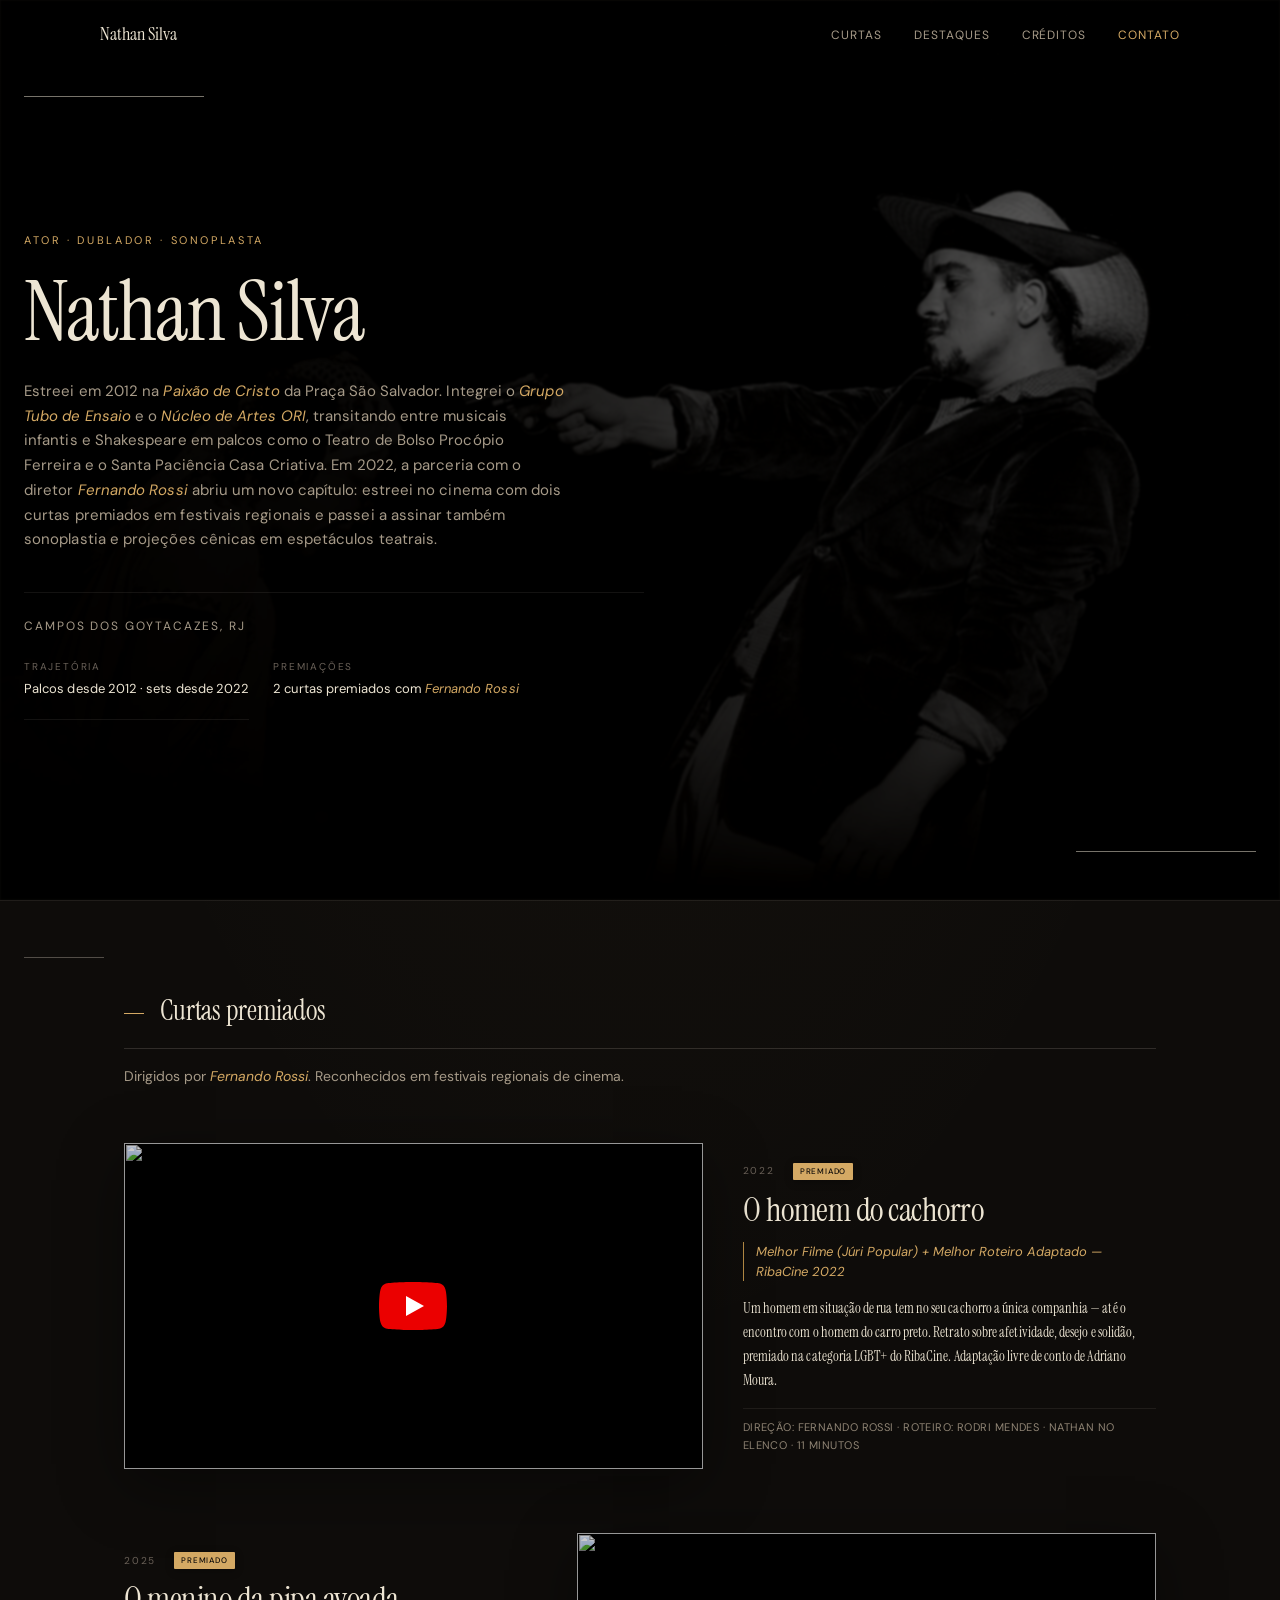
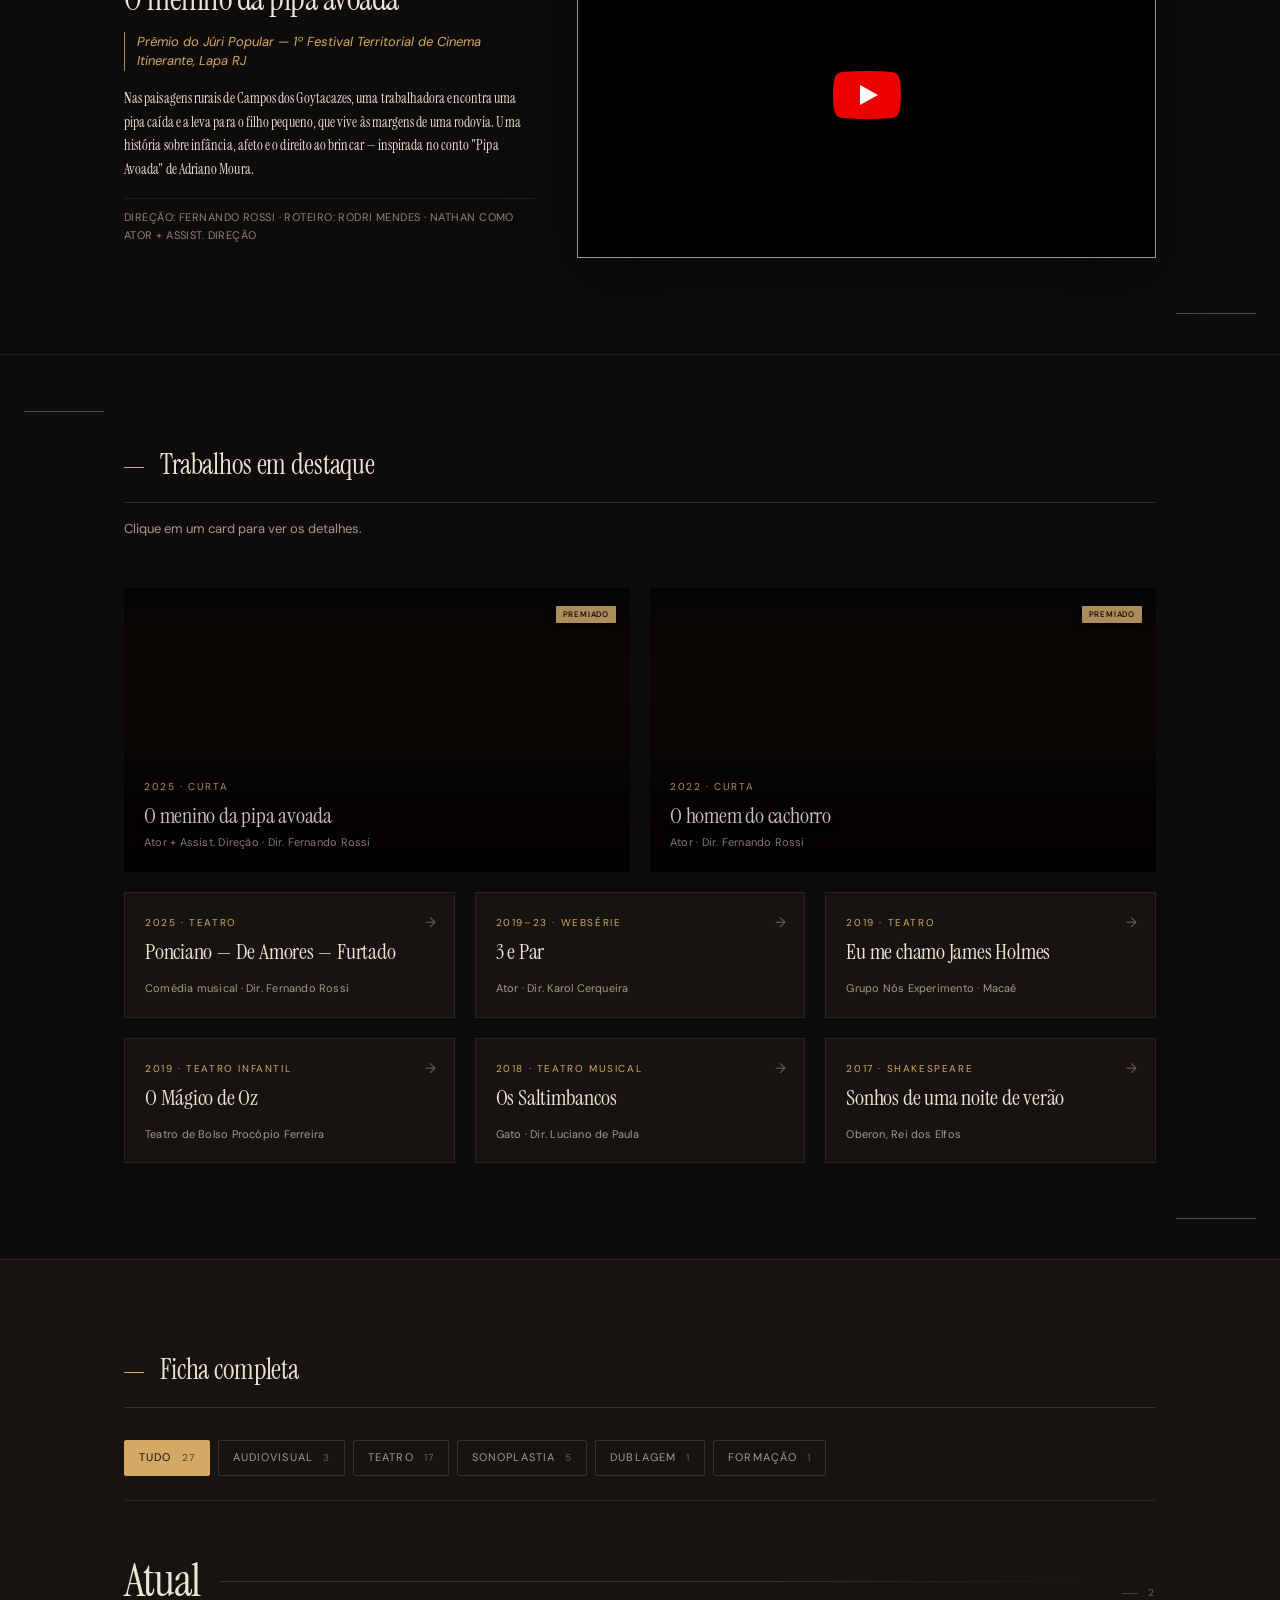
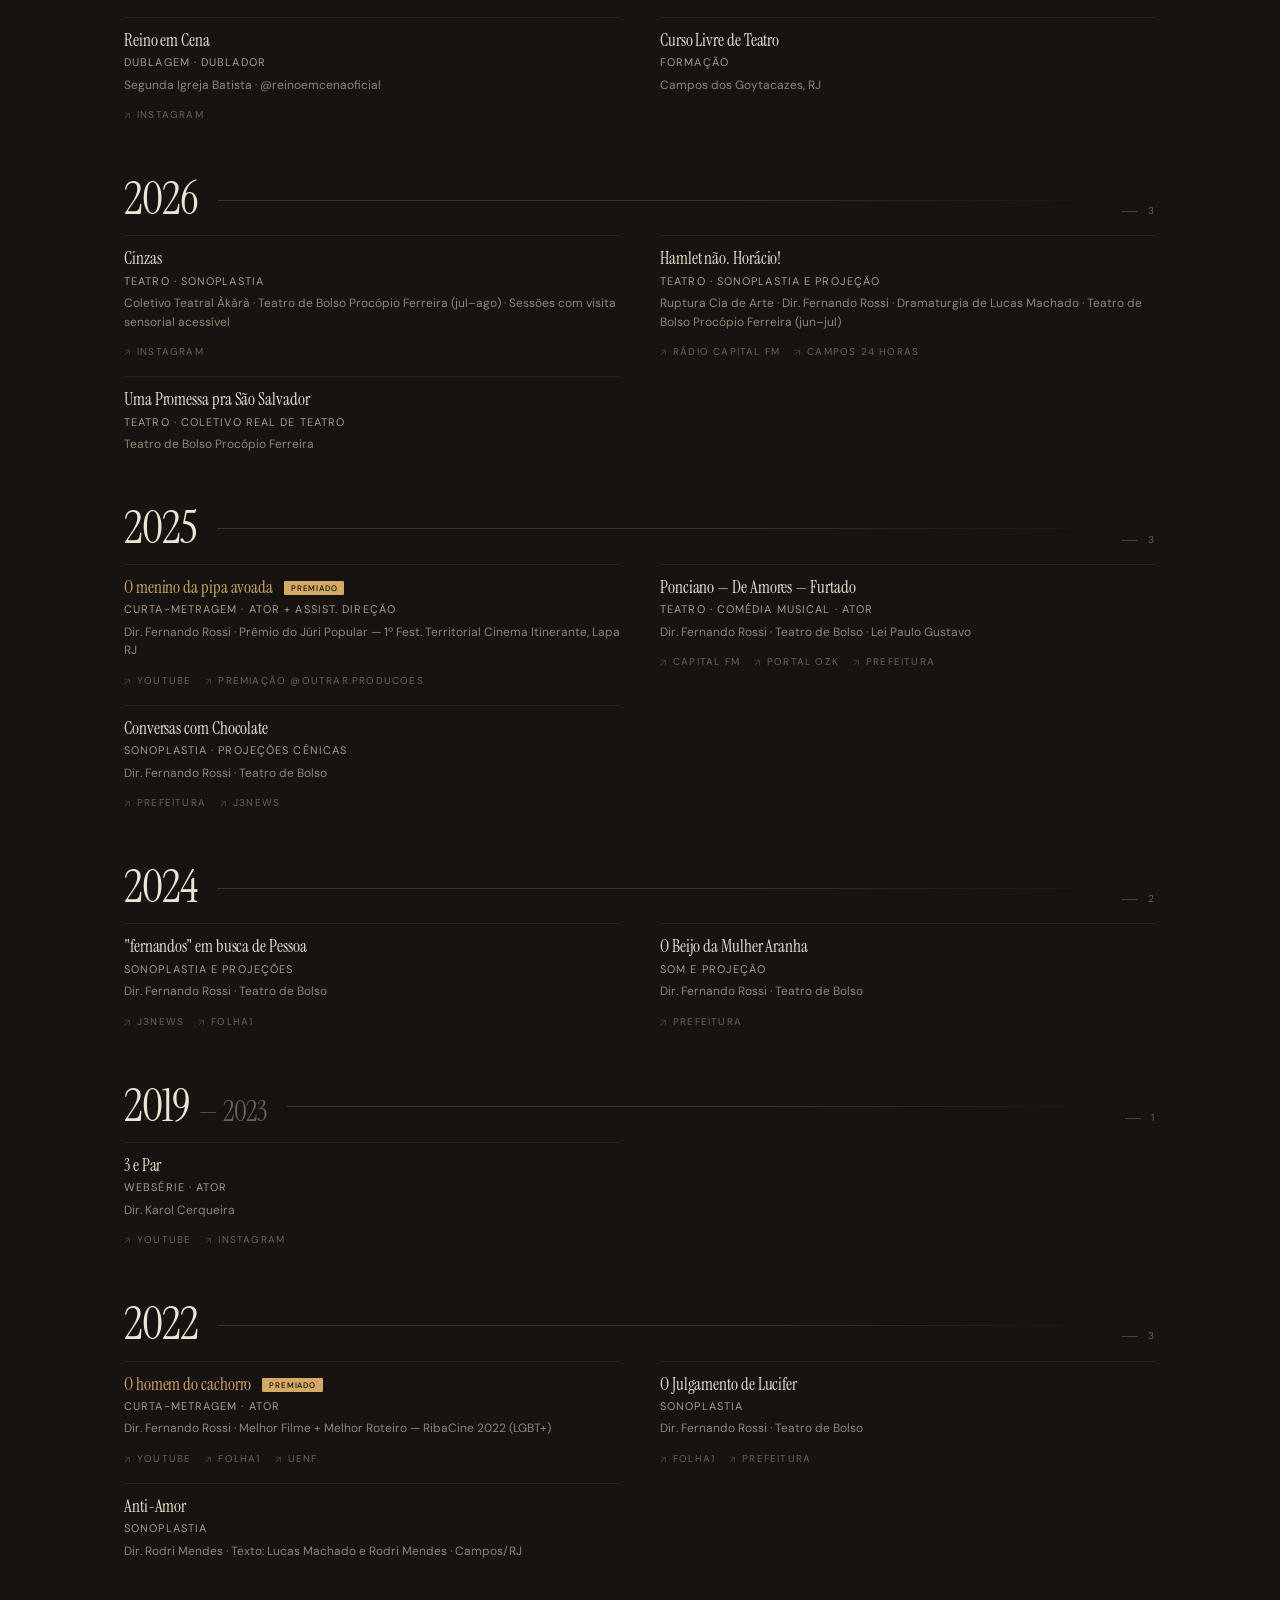
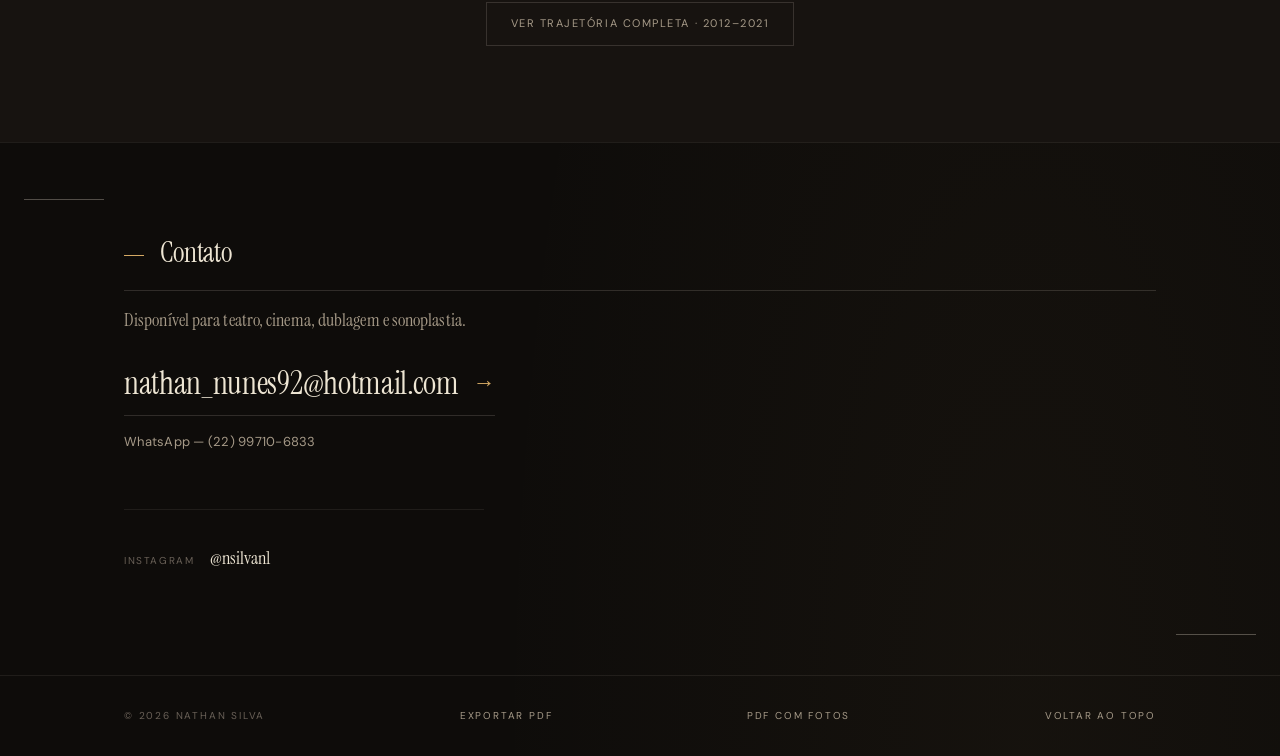
==== commit 095683d2: "Atualiza trabalhos 2026, redesenha destaques/timeline e cria exportação PDF - Adiciona Hamlet não. H" ====
--- a/index.html
+++ b/index.html
@@ -14,6 +14,7 @@
   <meta property="og:image:width" content="1200">
   <meta property="og:image:height" content="630">
   <meta name="twitter:card" content="summary_large_image">
+  <meta name="theme-color" content="#0e0c0a">
   <link rel="canonical" href="https://portfolio-artistico.vercel.app/">
   <link rel="icon" href="data:image/svg+xml,%3Csvg xmlns='http://www.w3.org/2000/svg' viewBox='0 0 64 64'%3E%3Crect width='64' height='64' rx='12' fill='%230e0c0a'/%3E%3Ctext x='32' y='46' font-family='Georgia,serif' font-size='40' font-style='italic' fill='%23d4a964' text-anchor='middle'%3EN%3C/text%3E%3C/svg%3E">
   <title>Nathan Silva — Ator</title>
@@ -130,7 +131,7 @@
       <p class="destaques__intro">Clique em um card para ver os detalhes.</p>
       <div class="destaques__grid">
 
-        <button type="button" class="destaques__card" data-work="menino-pipa" aria-label="Abrir detalhes: O menino da pipa avoada">
+        <button type="button" class="destaques__card destaques__card--photo" data-work="menino-pipa" aria-label="Abrir detalhes: O menino da pipa avoada">
           <div class="destaques__photo" style="background-image:url('https://i.ytimg.com/vi/CuZQeJSKTEY/maxresdefault.jpg')">
             <span class="destaques__badge"><span class="badge badge--small">Premiado</span></span>
             <div class="destaques__info">
@@ -141,8 +142,8 @@
           </div>
         </button>
 
-        <button type="button" class="destaques__card" data-work="homem-cachorro" aria-label="Abrir detalhes: O homem do cachorro">
-          <div class="destaques__photo" style="background-image:url('https://i.ytimg.com/vi/AfaojNQX7nI/maxresdefault.jpg')">
+        <button type="button" class="destaques__card destaques__card--photo" data-work="homem-cachorro" aria-label="Abrir detalhes: O homem do cachorro">
+          <div class="destaques__photo" style="background-image:url('https://i.ytimg.com/vi/AfaojNQX7nI/hqdefault.jpg')">
             <span class="destaques__badge"><span class="badge badge--small">Premiado</span></span>
             <div class="destaques__info">
               <span class="destaques__year">2022 &middot; Curta</span>
@@ -152,64 +153,46 @@
           </div>
         </button>
 
-        <button type="button" class="destaques__card" data-work="3-e-par" aria-label="Abrir detalhes: 3 e Par">
-          <div class="destaques__photo destaques__photo--tipo" data-letter="3">
-            <div class="destaques__info">
-              <span class="destaques__year">2019–23 &middot; Websérie</span>
-              <h3 class="destaques__title">3 e Par</h3>
-              <p class="destaques__meta">Ator &middot; Dir. Karol Cerqueira</p>
-            </div>
-          </div>
+        <button type="button" class="destaques__card destaques__card--index" data-work="ponciano" aria-label="Abrir detalhes: Ponciano — De Amores — Furtado">
+          <span class="destaques__year">2025 &middot; Teatro</span>
+          <h3 class="destaques__title">Ponciano — De Amores — Furtado</h3>
+          <p class="destaques__meta">Comédia musical &middot; Dir. Fernando Rossi</p>
+          <span class="destaques__arrow" aria-hidden="true">&rarr;</span>
         </button>
 
-        <button type="button" class="destaques__card" data-work="ponciano" aria-label="Abrir detalhes: Ponciano — De Amores — Furtado">
-          <div class="destaques__photo destaques__photo--tipo" data-letter="P">
-            <div class="destaques__info">
-              <span class="destaques__year">2025 &middot; Teatro</span>
-              <h3 class="destaques__title">Ponciano — De Amores — Furtado</h3>
-              <p class="destaques__meta">Comédia musical &middot; Dir. Fernando Rossi</p>
-            </div>
-          </div>
+        <button type="button" class="destaques__card destaques__card--index" data-work="3-e-par" aria-label="Abrir detalhes: 3 e Par">
+          <span class="destaques__year">2019–23 &middot; Websérie</span>
+          <h3 class="destaques__title">3 e Par</h3>
+          <p class="destaques__meta">Ator &middot; Dir. Karol Cerqueira</p>
+          <span class="destaques__arrow" aria-hidden="true">&rarr;</span>
         </button>
 
-        <button type="button" class="destaques__card" data-work="james-holmes" aria-label="Abrir detalhes: Eu me chamo James Holmes">
-          <div class="destaques__photo destaques__photo--tipo" data-letter="J">
-            <div class="destaques__info">
-              <span class="destaques__year">2019 &middot; Teatro</span>
-              <h3 class="destaques__title">Eu me chamo James Holmes</h3>
-              <p class="destaques__meta">Grupo Nós Experimento &middot; Macaé</p>
-            </div>
-          </div>
+        <button type="button" class="destaques__card destaques__card--index" data-work="james-holmes" aria-label="Abrir detalhes: Eu me chamo James Holmes">
+          <span class="destaques__year">2019 &middot; Teatro</span>
+          <h3 class="destaques__title">Eu me chamo James Holmes</h3>
+          <p class="destaques__meta">Grupo Nós Experimento &middot; Macaé</p>
+          <span class="destaques__arrow" aria-hidden="true">&rarr;</span>
         </button>
 
-        <button type="button" class="destaques__card" data-work="mágico-oz" aria-label="Abrir detalhes: O Mágico de Oz">
-          <div class="destaques__photo destaques__photo--tipo" data-letter="Oz">
-            <div class="destaques__info">
-              <span class="destaques__year">2019 &middot; Teatro infantil</span>
-              <h3 class="destaques__title">O Mágico de Oz</h3>
-              <p class="destaques__meta">Teatro de Bolso Procópio Ferreira</p>
-            </div>
-          </div>
+        <button type="button" class="destaques__card destaques__card--index" data-work="mágico-oz" aria-label="Abrir detalhes: O Mágico de Oz">
+          <span class="destaques__year">2019 &middot; Teatro infantil</span>
+          <h3 class="destaques__title">O Mágico de Oz</h3>
+          <p class="destaques__meta">Teatro de Bolso Procópio Ferreira</p>
+          <span class="destaques__arrow" aria-hidden="true">&rarr;</span>
         </button>
 
-        <button type="button" class="destaques__card" data-work="saltimbancos" aria-label="Abrir detalhes: Os Saltimbancos">
-          <div class="destaques__photo destaques__photo--tipo" data-letter="S">
-            <div class="destaques__info">
-              <span class="destaques__year">2018 &middot; Teatro musical</span>
-              <h3 class="destaques__title">Os Saltimbancos</h3>
-              <p class="destaques__meta">Gato &middot; Dir. Luciano de Paula</p>
-            </div>
-          </div>
+        <button type="button" class="destaques__card destaques__card--index" data-work="saltimbancos" aria-label="Abrir detalhes: Os Saltimbancos">
+          <span class="destaques__year">2018 &middot; Teatro musical</span>
+          <h3 class="destaques__title">Os Saltimbancos</h3>
+          <p class="destaques__meta">Gato &middot; Dir. Luciano de Paula</p>
+          <span class="destaques__arrow" aria-hidden="true">&rarr;</span>
         </button>
 
-        <button type="button" class="destaques__card" data-work="sonhos-verão" aria-label="Abrir detalhes: Sonhos de uma noite de verão">
-          <div class="destaques__photo destaques__photo--tipo" data-letter="W">
-            <div class="destaques__info">
-              <span class="destaques__year">2017 &middot; Shakespeare</span>
-              <h3 class="destaques__title">Sonhos de uma noite de verão</h3>
-              <p class="destaques__meta">Oberon, Rei dos Elfos</p>
-            </div>
-          </div>
+        <button type="button" class="destaques__card destaques__card--index" data-work="sonhos-verão" aria-label="Abrir detalhes: Sonhos de uma noite de verão">
+          <span class="destaques__year">2017 &middot; Shakespeare</span>
+          <h3 class="destaques__title">Sonhos de uma noite de verão</h3>
+          <p class="destaques__meta">Oberon, Rei dos Elfos</p>
+          <span class="destaques__arrow" aria-hidden="true">&rarr;</span>
         </button>
 
       </div>
@@ -252,15 +235,15 @@
       <h2 class="section-label">Ficha completa</h2>
 
       <div class="creditos__filters" role="tablist">
-        <button type="button" class="creditos__filter is-active" data-filter="all">Tudo <span>25</span></button>
-        <button type="button" class="creditos__filter" data-filter="audiovisual">Audiovisual <span>3</span></button>
-        <button type="button" class="creditos__filter" data-filter="teatro">Teatro <span>15</span></button>
-        <button type="button" class="creditos__filter" data-filter="sonoplastia">Sonoplastia <span>5</span></button>
-        <button type="button" class="creditos__filter" data-filter="dublagem">Dublagem <span>1</span></button>
-        <button type="button" class="creditos__filter" data-filter="formacao">Formação <span>1</span></button>
+        <button type="button" class="creditos__filter is-active" data-filter="all">Tudo <span></span></button>
+        <button type="button" class="creditos__filter" data-filter="audiovisual">Audiovisual <span></span></button>
+        <button type="button" class="creditos__filter" data-filter="teatro">Teatro <span></span></button>
+        <button type="button" class="creditos__filter" data-filter="sonoplastia">Sonoplastia <span></span></button>
+        <button type="button" class="creditos__filter" data-filter="dublagem">Dublagem <span></span></button>
+        <button type="button" class="creditos__filter" data-filter="formacao">Formação <span></span></button>
       </div>
 
-      <div class="chapters">
+      <div class="chapters is-collapsed" id="chapters">
 
         <section class="chapter" data-year="atual">
           <header class="chapter__header">
@@ -285,9 +268,24 @@
           <header class="chapter__header">
             <h3 class="chapter__year">2026</h3>
             <span class="chapter__line" aria-hidden="true"></span>
-            <span class="chapter__count">1</span>
-          </header>
-          <ul class="chapter__items">
+            <span class="chapter__count">3</span>
+          </header>
+          <ul class="chapter__items">
+            <li class="work" data-type="teatro">
+              <h4 class="work__title">Cinzas</h4><span class="work__meta">Teatro &middot; Sonoplastia</span>
+              <p class="work__extra">Coletivo Teatral Àkàrà &middot; Teatro de Bolso Procópio Ferreira (jul–ago) &middot; Sessões com visita sensorial acessível</p>
+              <ul class="work__sources">
+                <li><a href="https://www.instagram.com/espetaculocinzas/" target="_blank" rel="noopener">Instagram</a></li>
+              </ul>
+            </li>
+            <li class="work" data-type="teatro">
+              <h4 class="work__title">Hamlet não. Horácio!</h4><span class="work__meta">Teatro &middot; Sonoplastia e projeção</span>
+              <p class="work__extra">Ruptura Cia de Arte &middot; Dir. Fernando Rossi &middot; Dramaturgia de Lucas Machado &middot; Teatro de Bolso Procópio Ferreira (jun–jul)</p>
+              <ul class="work__sources">
+                <li><a href="https://capitalfmradio.com.br/hamlet-nao-horacio-estreia-no-teatro-de-bolso-com-releitura-do-classico-de-shakespeare/" target="_blank" rel="noopener">Rádio Capital FM</a></li>
+                <li><a href="https://campos24horas.com.br/noticia/hamlet-nao-horacio-leva-humor-e-metalinguagem-ao-palco-do-teatro-de-bolso" target="_blank" rel="noopener">Campos 24 Horas</a></li>
+              </ul>
+            </li>
             <li class="work" data-type="teatro">
               <h4 class="work__title">Uma Promessa pra São Salvador</h4><span class="work__meta">Teatro &middot; Coletivo Real de Teatro</span>
               <p class="work__extra">Teatro de Bolso Procópio Ferreira</p>
@@ -402,7 +400,7 @@
           </ul>
         </section>
 
-        <section class="chapter" data-year="2021">
+        <section class="chapter chapter--old" data-year="2021">
           <header class="chapter__header">
             <h3 class="chapter__year">2021</h3>
             <span class="chapter__line" aria-hidden="true"></span>
@@ -416,7 +414,7 @@
           </ul>
         </section>
 
-        <section class="chapter" data-year="2020">
+        <section class="chapter chapter--old" data-year="2020">
           <header class="chapter__header">
             <h3 class="chapter__year">2020</h3>
             <span class="chapter__line" aria-hidden="true"></span>
@@ -430,7 +428,7 @@
           </ul>
         </section>
 
-        <section class="chapter" data-year="2019">
+        <section class="chapter chapter--old" data-year="2019">
           <header class="chapter__header">
             <h3 class="chapter__year">2019</h3>
             <span class="chapter__line" aria-hidden="true"></span>
@@ -450,7 +448,7 @@
           </ul>
         </section>
 
-        <section class="chapter" data-year="2018">
+        <section class="chapter chapter--old" data-year="2018">
           <header class="chapter__header">
             <h3 class="chapter__year">2018</h3>
             <span class="chapter__line" aria-hidden="true"></span>
@@ -482,7 +480,7 @@
           </ul>
         </section>
 
-        <section class="chapter" data-year="2017-18">
+        <section class="chapter chapter--old" data-year="2017-18">
           <header class="chapter__header">
             <h3 class="chapter__year">2017 <span class="chapter__range">— 2018</span></h3>
             <span class="chapter__line" aria-hidden="true"></span>
@@ -497,7 +495,7 @@
           </ul>
         </section>
 
-        <section class="chapter" data-year="2017">
+        <section class="chapter chapter--old" data-year="2017">
           <header class="chapter__header">
             <h3 class="chapter__year">2017</h3>
             <span class="chapter__line" aria-hidden="true"></span>
@@ -516,7 +514,7 @@
           </ul>
         </section>
 
-        <section class="chapter" data-year="2012-18">
+        <section class="chapter chapter--old" data-year="2012-18">
           <header class="chapter__header">
             <h3 class="chapter__year">2012 <span class="chapter__range">— 2018</span></h3>
             <span class="chapter__line" aria-hidden="true"></span>
@@ -531,187 +529,11 @@
         </section>
 
       </div>
+
+      <button type="button" class="chapters__more" id="chapters-more" aria-expanded="false">Ver trajetória completa &middot; 2012–2021</button>
     </div>
   </section>
 
-  <!-- BLOCO_ANTIGO_DESATIVADO — mantido abaixo comentado historicamente
-       foi substituido pela timeline acima -->
-  <template id="creditos-legado">
-      <h2 class="section-label">Audiovisual</h2>
-      <table class="credits-table">
-        <tr class="credits-table__row credits-table__row--highlight">
-          <td class="credits-table__year">2025</td>
-          <td class="credits-table__title">O menino da pipa avoada <span class="badge">Premiado</span></td>
-          <td class="credits-table__detail">Curta-metragem &middot; Ator + Assist. Direção</td>
-          <td class="credits-table__extra">Dir. Fernando Rossi &middot; Prêmio do Júri Popular — 1º Fest. Territorial Cinema Itinerante, Lapa RJ</td>
-        </tr>
-        <tr class="credits-table__row credits-table__row--highlight">
-          <td class="credits-table__year">2022</td>
-          <td class="credits-table__title">O homem do cachorro <span class="badge">Premiado</span></td>
-          <td class="credits-table__detail">Curta-metragem &middot; Ator</td>
-          <td class="credits-table__extra">Dir. Fernando Rossi &middot; Melhor Filme + Melhor Roteiro, RibaCine 2022</td>
-        </tr>
-        <tr class="credits-table__row">
-          <td class="credits-table__year">2019–23</td>
-          <td class="credits-table__title">3 E PAR</td>
-          <td class="credits-table__detail">Websérie &middot; Ator</td>
-          <td class="credits-table__extra"></td>
-        </tr>
-      </table>
-
-      <h2 class="section-label">Teatro — Ator</h2>
-      <table class="credits-table">
-        <tr class="credits-table__row">
-          <td class="credits-table__year">2026</td>
-          <td class="credits-table__title">Uma Promessa pra São Salvador</td>
-          <td class="credits-table__detail">Coletivo Real de Teatro</td>
-          <td class="credits-table__extra">Teatro de Bolso Procópio Ferreira</td>
-        </tr>
-        <tr class="credits-table__row">
-          <td class="credits-table__year">2025</td>
-          <td class="credits-table__title">Ponciano — De Amores — Furtado</td>
-          <td class="credits-table__detail">Comédia musical &middot; Ator</td>
-          <td class="credits-table__extra">Dir. Fernando Rossi &middot; Teatro de Bolso</td>
-        </tr>
-        <tr class="credits-table__row">
-          <td class="credits-table__year">2021</td>
-          <td class="credits-table__title">Encontro no bar</td>
-          <td class="credits-table__detail">Leituras Santas &middot; Ator</td>
-          <td class="credits-table__extra">Santa Paciência Casa Criativa</td>
-        </tr>
-        <tr class="credits-table__row">
-          <td class="credits-table__year">2020</td>
-          <td class="credits-table__title">Piquenique no Front</td>
-          <td class="credits-table__detail">Leituras Santas &middot; Ator</td>
-          <td class="credits-table__extra">Dir. Fernando Rossi &middot; Online (pandemia)</td>
-        </tr>
-        <tr class="credits-table__row">
-          <td class="credits-table__year">2019</td>
-          <td class="credits-table__title">Eu me chamo James Holmes</td>
-          <td class="credits-table__detail">Ator</td>
-          <td class="credits-table__extra">Grupo Nós Experimento</td>
-        </tr>
-        <tr class="credits-table__row">
-          <td class="credits-table__year">2019</td>
-          <td class="credits-table__title">O Mágico de Oz</td>
-          <td class="credits-table__detail">Ator</td>
-          <td class="credits-table__extra">Teatro de Bolso Procópio Ferreira</td>
-        </tr>
-        <tr class="credits-table__row">
-          <td class="credits-table__year">2018</td>
-          <td class="credits-table__title">Os Saltimbancos</td>
-          <td class="credits-table__detail">Gato &middot; Ator</td>
-          <td class="credits-table__extra">Núcleo de Artes ORI &middot; Dir. Luciano de Paula &middot; Bienal do Livro &middot; Teatro de Bolso &middot; Projeto 1001 Espetáculos</td>
-        </tr>
-        <tr class="credits-table__row">
-          <td class="credits-table__year">~2018</td>
-          <td class="credits-table__title">O palhaço Paçoca no mundo mágico das Histórias</td>
-          <td class="credits-table__detail">Ator</td>
-          <td class="credits-table__extra">Núcleo de Artes ORI &middot; Teatro de Bolso Procópio Ferreira</td>
-        </tr>
-        <tr class="credits-table__row">
-          <td class="credits-table__year">2018</td>
-          <td class="credits-table__title">O Pagador de Promessas</td>
-          <td class="credits-table__detail">Dias Gomes &middot; Ator</td>
-          <td class="credits-table__extra">Teatro de Bolso Procópio Ferreira</td>
-        </tr>
-        <tr class="credits-table__row">
-          <td class="credits-table__year">2018</td>
-          <td class="credits-table__title">Esquetes: Calabar, Eles não usam Black Tie, Ópera do Malandro, Vestido de Noiva</td>
-          <td class="credits-table__detail">Ator</td>
-          <td class="credits-table__extra">Curso Livre de Teatro</td>
-        </tr>
-        <tr class="credits-table__row">
-          <td class="credits-table__year">2018</td>
-          <td class="credits-table__title">O Tango dos Assassinos</td>
-          <td class="credits-table__detail">Esquete &middot; Ator</td>
-          <td class="credits-table__extra">Festival de Esquetes de Campos</td>
-        </tr>
-        <tr class="credits-table__row">
-          <td class="credits-table__year">2017–18</td>
-          <td class="credits-table__title">Coisas da Gente</td>
-          <td class="credits-table__detail">Grupo Tubo de Ensaio &middot; Ator</td>
-          <td class="credits-table__extra">Festival Doces Palavras 2017 &middot; Temporada Teatro de Bolso 2018 (Projeto 1001 Espetáculos)</td>
-        </tr>
-        <tr class="credits-table__row">
-          <td class="credits-table__year">2017</td>
-          <td class="credits-table__title">Sonhos de uma noite de verão</td>
-          <td class="credits-table__detail">Shakespeare &middot; Oberon (Rei dos Elfos)</td>
-          <td class="credits-table__extra">Exercício cênico</td>
-        </tr>
-        <tr class="credits-table__row">
-          <td class="credits-table__year">2017</td>
-          <td class="credits-table__title">Exercício Cênico — Musical</td>
-          <td class="credits-table__detail">Dançarino &middot; Grease + Valerie (Glee)</td>
-          <td class="credits-table__extra">Curso Livre de Teatro</td>
-        </tr>
-        <tr class="credits-table__row">
-          <td class="credits-table__year">2012–18</td>
-          <td class="credits-table__title">Paixão de Cristo</td>
-          <td class="credits-table__detail">Apóstolo Tiago (2013), Pedro (2014), João (2017), Judas (2018)</td>
-          <td class="credits-table__extra">Dir. Pedro Carneiro &middot; Praça São Salvador &middot; Grupo Teatro Sacro Dom Carlos Alberto Navarro</td>
-        </tr>
-      </table>
-
-      <!-- Saltimbancos, Paçoca e Brincantes integrados na tabela Teatro acima -->
-
-      <h2 class="section-label">Teatro — Sonoplastia &amp; Projeções</h2>
-      <table class="credits-table">
-        <tr class="credits-table__row">
-          <td class="credits-table__year">2025</td>
-          <td class="credits-table__title">Conversas com Chocolate</td>
-          <td class="credits-table__detail">Projeções cênicas</td>
-          <td class="credits-table__extra">Dir. Fernando Rossi &middot; Teatro de Bolso</td>
-        </tr>
-        <tr class="credits-table__row">
-          <td class="credits-table__year">2024</td>
-          <td class="credits-table__title">"fernandos" em busca de Pessoa</td>
-          <td class="credits-table__detail">Sonoplastia e Projeções</td>
-          <td class="credits-table__extra">Dir. Fernando Rossi &middot; Teatro de Bolso</td>
-        </tr>
-        <tr class="credits-table__row">
-          <td class="credits-table__year">2024</td>
-          <td class="credits-table__title">O Beijo da Mulher Aranha</td>
-          <td class="credits-table__detail">Som e Projeção</td>
-          <td class="credits-table__extra">Dir. Fernando Rossi &middot; Teatro de Bolso</td>
-        </tr>
-        <tr class="credits-table__row">
-          <td class="credits-table__year">2022</td>
-          <td class="credits-table__title">O Julgamento de Lucifer</td>
-          <td class="credits-table__detail">Sonoplastia</td>
-          <td class="credits-table__extra">Dir. Fernando Rossi &middot; Teatro de Bolso</td>
-        </tr>
-        <tr class="credits-table__row">
-          <td class="credits-table__year">2022</td>
-          <td class="credits-table__title">Anti-Amor</td>
-          <td class="credits-table__detail">Sonoplastia</td>
-          <td class="credits-table__extra">Dir. Rodri Mendes &middot; Texto: Lucas Machado e Rodri Mendes &middot; Campos/RJ</td>
-        </tr>
-      </table>
-
-      <h2 class="section-label">Dublagem</h2>
-      <table class="credits-table">
-        <tr class="credits-table__row">
-          <td class="credits-table__year">Atual</td>
-          <td class="credits-table__title">Reino em Cena</td>
-          <td class="credits-table__detail">Dublador</td>
-          <td class="credits-table__extra">Segunda Igreja Batista &middot; @reinoemcenaoficial</td>
-        </tr>
-      </table>
-
-      <h2 class="section-label">Formação</h2>
-      <table class="credits-table">
-        <tr class="credits-table__row">
-          <td class="credits-table__year">Atual</td>
-          <td class="credits-table__title">Curso Livre de Teatro</td>
-          <td class="credits-table__detail">Campos dos Goytacazes, RJ</td>
-          <td class="credits-table__extra"></td>
-        </tr>
-      </table>
-
-    </div>
-  </section>
-  </template>
 
   <!-- CONTATO -->
   <section class="contato" id="contato">
@@ -724,7 +546,6 @@
           <span aria-hidden="true">&rarr;</span>
         </a>
         <a class="contato__secondary" href="https://wa.me/5522997106833?text=Ol%C3%A1%20Nathan%2C%20vi%20seu%20portf%C3%B3lio" target="_blank" rel="noopener">WhatsApp — (22) 99710-6833</a>
-        <a class="contato__secondary" href="Nathan_Silva_Portfolio_Espetaculos.pdf" download>Baixar portfólio em PDF</a>
       </div>
       <div class="contato__social">
         <a href="https://instagram.com/nsilvan1" target="_blank" rel="noopener"><span>Instagram</span><em>@nsilvan1</em></a>
@@ -736,6 +557,8 @@
   <footer class="footer">
     <div class="wrap">
       <span>&copy; 2026 Nathan Silva</span>
+      <a href="portfolio-pdf.html?print" target="_blank" rel="noopener" title="Currículo em texto — escolha 'Salvar como PDF'">Exportar PDF</a>
+      <a href="portfolio-pdf-fotos.html?print" target="_blank" rel="noopener" title="Versão visual com fotos — escolha 'Salvar como PDF'">PDF com fotos</a>
       <a href="#hero">Voltar ao topo</a>
     </div>
   </footer>
@@ -781,12 +604,35 @@
       bioBtn.textContent = bio.classList.contains('is-expanded') ? 'Ler menos' : 'Ler mais';
     });
 
+    // Créditos — contadores calculados automaticamente a partir do HTML
+    const allWorks = document.querySelectorAll('.chapter .work');
+    document.querySelectorAll('.creditos__filter').forEach(btn => {
+      const f = btn.dataset.filter;
+      const n = f === 'all' ? allWorks.length
+        : document.querySelectorAll(`.chapter .work[data-type="${f}"]`).length;
+      const span = btn.querySelector('span');
+      if (span) span.textContent = n;
+    });
+
+    // Créditos — "ver trajetória completa" (anos antigos ficam recolhidos)
+    const chaptersWrap = document.getElementById('chapters');
+    const chaptersMore = document.getElementById('chapters-more');
+    function expandChapters() {
+      chaptersWrap.classList.remove('is-collapsed');
+      chaptersMore.hidden = true;
+      chaptersMore.setAttribute('aria-expanded', 'true');
+      // dispara o reveal dos capítulos que estavam escondidos
+      chaptersWrap.querySelectorAll('.chapter--old').forEach(el => el.classList.add('is-visible'));
+    }
+    chaptersMore.addEventListener('click', expandChapters);
+
     // Créditos — filtros por categoria (chapter layout)
     document.querySelectorAll('.creditos__filter').forEach(btn => {
       btn.addEventListener('click', () => {
         document.querySelectorAll('.creditos__filter').forEach(b => b.classList.remove('is-active'));
         btn.classList.add('is-active');
         const filter = btn.dataset.filter;
+        if (filter !== 'all' && chaptersWrap.classList.contains('is-collapsed')) expandChapters();
         // filtra itens .work e recalcula count por capítulo
         document.querySelectorAll('.chapter').forEach(chap => {
           const works = chap.querySelectorAll('.work');
@@ -849,20 +695,20 @@
           ['Trilha sonora', 'Matheus Nicolau'],
           ['Função (Nathan)', 'Ator + Assistente de Direção'],
           ['Festival', '1º Festival Territorial de Cinema Itinerante — Lapa, Rio de Janeiro'],
-          ['Acessibilidade', 'Legendas e versao com intérprete de Libras'],
+          ['Acessibilidade', 'Legendas e versão com intérprete de Libras'],
           ['Fomento', 'Lei Paulo Gustavo — Ministério da Cultura']
         ],
         awards: ['Prêmio do Júri Popular (R$ 2.000) — 1º Festival Territorial de Cinema Itinerante (2025)'],
         links: [
           { label: 'Assistir no YouTube', url: 'https://www.youtube.com/watch?v=CuZQeJSKTEY' },
-          { label: 'Publicacao da premiação (Instagram @outrar.producoes)', url: 'https://www.instagram.com/p/DSOkwJsDfXH/' }
+          { label: 'Publicação da premiação (Instagram @outrar.producoes)', url: 'https://www.instagram.com/p/DSOkwJsDfXH/' }
         ]
       },
       'homem-cachorro': {
         title: 'O homem do cachorro',
         year: '2022',
         tagline: 'Curta-metragem — Duplamente premiado no RibaCine 2022',
-        photo: 'https://i.ytimg.com/vi/AfaojNQX7nI/maxresdefault.jpg',
+        photo: 'https://i.ytimg.com/vi/AfaojNQX7nI/hqdefault.jpg',
         synopsis: 'Um homem em situação de rua tem no seu cachorro a única companhia — até o encontro com o homem do carro preto. O curta adapta um conto de Adriano Moura e constrói um retrato sobre afetividade, desejo e solidão, premiado na categoria LGBT+ do Festival de Cinema de Rio Bonito. Produção independente de Campos dos Goytacazes que levou um ano para ficar pronta.',
         credits: [
           ['Direção', 'Fernando Rossi'],
@@ -938,7 +784,7 @@
         title: 'O Mágico de Oz',
         year: '2019',
         tagline: 'Teatro infantil — Teatro de Bolso',
-        synopsis: 'Montagem do clássico de L. Frank Baum apresentada no Teatro de Bolso Procópio Ferreira, em Campos dos Goytacazes. Sessao extra realizada em outubro de 2019.',
+        synopsis: 'Montagem do clássico de L. Frank Baum apresentada no Teatro de Bolso Procópio Ferreira, em Campos dos Goytacazes. Sessão extra realizada em outubro de 2019.',
         credits: [
           ['Local', 'Teatro de Bolso Procópio Ferreira, Campos dos Goytacazes'],
           ['Função', 'Ator'],
--- a/css/styles.css
+++ b/css/styles.css
@@ -244,20 +244,51 @@
 }
 .destaques__grid {
   display: grid;
-  grid-template-columns: repeat(auto-fill, minmax(220px, 1fr));
-  gap: 28px 20px;
+  grid-template-columns: repeat(6, 1fr);
+  gap: 20px;
 }
 .destaques__card {
   /* reset button */
   appearance: none; background: none; border: 0; padding: 0;
   margin: 0; font: inherit; color: inherit; text-align: left;
   cursor: pointer;
-  /* layout: poster 2:3 */
   position: relative;
   display: block;
-  aspect-ratio: 2 / 3;
   overflow: hidden;
-  transition: transform .4s;
+}
+/* Featured — fotos reais em 16:9 nativo, sem crop forçado */
+.destaques__card--photo {
+  grid-column: span 3;
+  aspect-ratio: 16 / 9;
+}
+/* Índice — cards tipográficos honestos, sem pôster falso */
+.destaques__card--index {
+  grid-column: span 2;
+  display: flex; flex-direction: column; gap: 6px;
+  padding: 22px 20px 20px;
+  background: var(--bg2);
+  border: 1px solid var(--line);
+  transition: border-color .3s, background .3s, transform .3s;
+}
+.destaques__card--index:hover,
+.destaques__card--index:focus-visible {
+  border-color: rgba(212,169,100,.35);
+  background: var(--bg3);
+  transform: translateY(-2px);
+}
+.destaques__card--index .destaques__title { text-shadow: none; }
+.destaques__card--index .destaques__meta { text-shadow: none; margin-top: auto; padding-top: 10px; }
+.destaques__arrow {
+  position: absolute;
+  top: 18px; right: 18px;
+  font-size: 14px;
+  color: var(--ink3);
+  transition: color .3s, transform .3s;
+}
+.destaques__card--index:hover .destaques__arrow,
+.destaques__card--index:focus-visible .destaques__arrow {
+  color: var(--accent);
+  transform: translate(2px, -2px);
 }
 .destaques__card:focus-visible {
   outline: 1px solid var(--accent);
@@ -289,7 +320,7 @@
   filter: brightness(.92) contrast(1.08) saturate(1);
   transform: scale(1.04);
 }
-.destaques__card::after {
+.destaques__card--photo::after {
   /* linha dourada na base, aparece no hover */
   content: '';
   position: absolute;
@@ -301,8 +332,8 @@
   transition: transform .5s ease;
   z-index: 3;
 }
-.destaques__card:hover::after,
-.destaques__card:focus-visible::after {
+.destaques__card--photo:hover::after,
+.destaques__card--photo:focus-visible::after {
   transform: scaleX(1);
 }
 
@@ -551,7 +582,24 @@
 /* CHAPTERS — layout editorial por ano */
 .chapters {
   display: flex; flex-direction: column;
-  gap: 56px;
+  gap: 36px;
+}
+.chapters.is-collapsed .chapter--old { display: none; }
+.chapters__more {
+  display: block;
+  margin: 28px auto 0;
+  padding: 12px 24px;
+  font-size: 11px;
+  letter-spacing: .14em;
+  text-transform: uppercase;
+  color: var(--ink2);
+  border: 1px solid var(--line2);
+  background: none;
+  transition: color .25s, border-color .25s;
+}
+.chapters__more:hover {
+  color: var(--accent);
+  border-color: rgba(212,169,100,.4);
 }
 .chapter {
   opacity: 0;
@@ -567,7 +615,7 @@
 
 .chapter__header {
   display: flex; align-items: baseline; gap: 20px;
-  margin-bottom: 20px;
+  margin-bottom: 14px;
 }
 .chapter__year {
   font-family: var(--serif);
@@ -615,80 +663,62 @@
 
 .chapter__items {
   list-style: none;
-  padding: 0 0 0 24px;
+  padding: 0;
   margin: 0;
-  border-left: 1px solid var(--line);
-  display: flex; flex-direction: column;
-  gap: 18px;
+  display: grid;
+  grid-template-columns: 1fr 1fr;
+  gap: 0 40px;
 }
 
 .work {
   position: relative;
-  padding-left: 8px;
-}
-.work::before {
-  content: '';
-  position: absolute;
-  left: -29px; top: 8px;
-  width: 9px; height: 9px;
-  border-radius: 50%;
-  background: var(--bg2);
-  border: 1px solid var(--ink3);
-  transition: background .25s, border-color .25s, box-shadow .25s, transform .25s;
-}
-.work:hover::before {
-  background: var(--accent2);
-  border-color: var(--accent);
-  transform: scale(1.15);
-}
-.work--premiado::before {
-  background: var(--accent);
-  border-color: var(--accent);
-  animation: dot-pulse 2.6s ease-out infinite .6s;
-}
+  padding: 12px 0 14px;
+  border-top: 1px solid var(--line);
+  transition: border-color .25s;
+}
+.work:hover { border-top-color: rgba(212,169,100,.35); }
 .work--premiado .work__title { color: var(--accent); }
 
 .work__title {
   font-family: var(--serif);
   font-weight: 400;
-  font-size: 16px;
+  font-size: 17px;
   line-height: 1.25;
   letter-spacing: -.005em;
   color: var(--ink);
   margin: 0;
-  display: inline;
+  display: block;
 }
 .work__meta {
-  display: inline;
+  display: block;
+  font-size: 11px;
+  letter-spacing: .1em;
+  text-transform: uppercase;
+  color: var(--ink2);
+  line-height: 1.6;
+  margin-top: 3px;
+}
+.work__extra {
   font-size: 12px;
-  color: var(--ink2);
-  line-height: 1.5;
-}
-.work__meta::before {
-  content: ' — ';
-  color: var(--ink3);
-  margin-right: 2px;
-}
-.work__extra {
-  font-size: 11px;
-  color: var(--ink3);
-  line-height: 1.5;
-  margin: 3px 0 0;
+  color: var(--ink3);
+  line-height: 1.55;
+  margin: 4px 0 0;
+  max-width: 62ch;
 }
 .work__sources {
   list-style: none;
   padding: 0;
-  margin: 6px 0 0;
+  margin: 7px 0 0;
   display: flex;
   flex-wrap: wrap;
-  gap: 2px 10px;
+  gap: 3px 14px;
 }
 .work__sources li { padding: 0; }
 .work__sources a {
   position: relative;
-  padding-left: 11px;
-  font-size: 9px;
-  letter-spacing: .14em;
+  padding-left: 13px;
+  font-size: 10px;
+  letter-spacing: .12em;
   text-transform: uppercase;
   color: var(--ink3);
   transition: color .2s;
@@ -697,7 +727,7 @@
   content: '↗';
   position: absolute;
   left: 0; top: 0;
-  font-size: 9px;
+  font-size: 10px;
   opacity: .6;
 }
 .work__sources a:hover { color: var(--accent); }
@@ -709,7 +739,10 @@
     transform: none !important;
     transition: none !important;
   }
-  .work--premiado::before { animation: none !important; }
+}
+
+@media (max-width: 720px) {
+  .chapter__items { grid-template-columns: 1fr; }
 }
 
 /* LEGADO — timeline zig-zag (mantida caso volte) */
@@ -1343,7 +1376,9 @@
   .footer .wrap { flex-direction: column; gap: 10px; text-align: center; }
 
   .destaques { padding: 56px 24px 64px; }
-  .destaques__grid { grid-template-columns: 1fr; gap: 32px; }
+  .destaques__grid { grid-template-columns: 1fr; gap: 16px; }
+  .destaques__card--photo,
+  .destaques__card--index { grid-column: 1 / -1; }
   .destaques::before { top: 32px; width: 60px; }
   .destaques::after  { bottom: 24px; width: 60px; }
 
@@ -1385,29 +1420,6 @@
 
 /* Scrollspy — link ativo na nav */
 .nav__link.is-active { color: var(--accent); }
-
-/* Cards tipográficos (sem foto de divulgação ainda) */
-.destaques__photo--tipo {
-  background:
-    radial-gradient(ellipse 90% 70% at 30% 20%, rgba(212,169,100,.10), transparent 60%),
-    linear-gradient(160deg, #221c15 0%, #171310 55%, #0e0c0a 100%);
-  filter: none;
-}
-.destaques__photo--tipo::after {
-  content: attr(data-letter);
-  position: absolute;
-  top: 8%;
-  right: 6%;
-  font-family: var(--serif);
-  font-style: italic;
-  font-size: clamp(110px, 13vw, 180px);
-  line-height: 1;
-  color: rgba(212,169,100,.22);
-  z-index: 2;
-  pointer-events: none;
-}
-.destaques__card:hover .destaques__photo--tipo,
-.destaques__card:focus-visible .destaques__photo--tipo { filter: none; }
 
 /* Modal sem foto — mesmo tratamento tipográfico */
 .modal__hero--tipo {
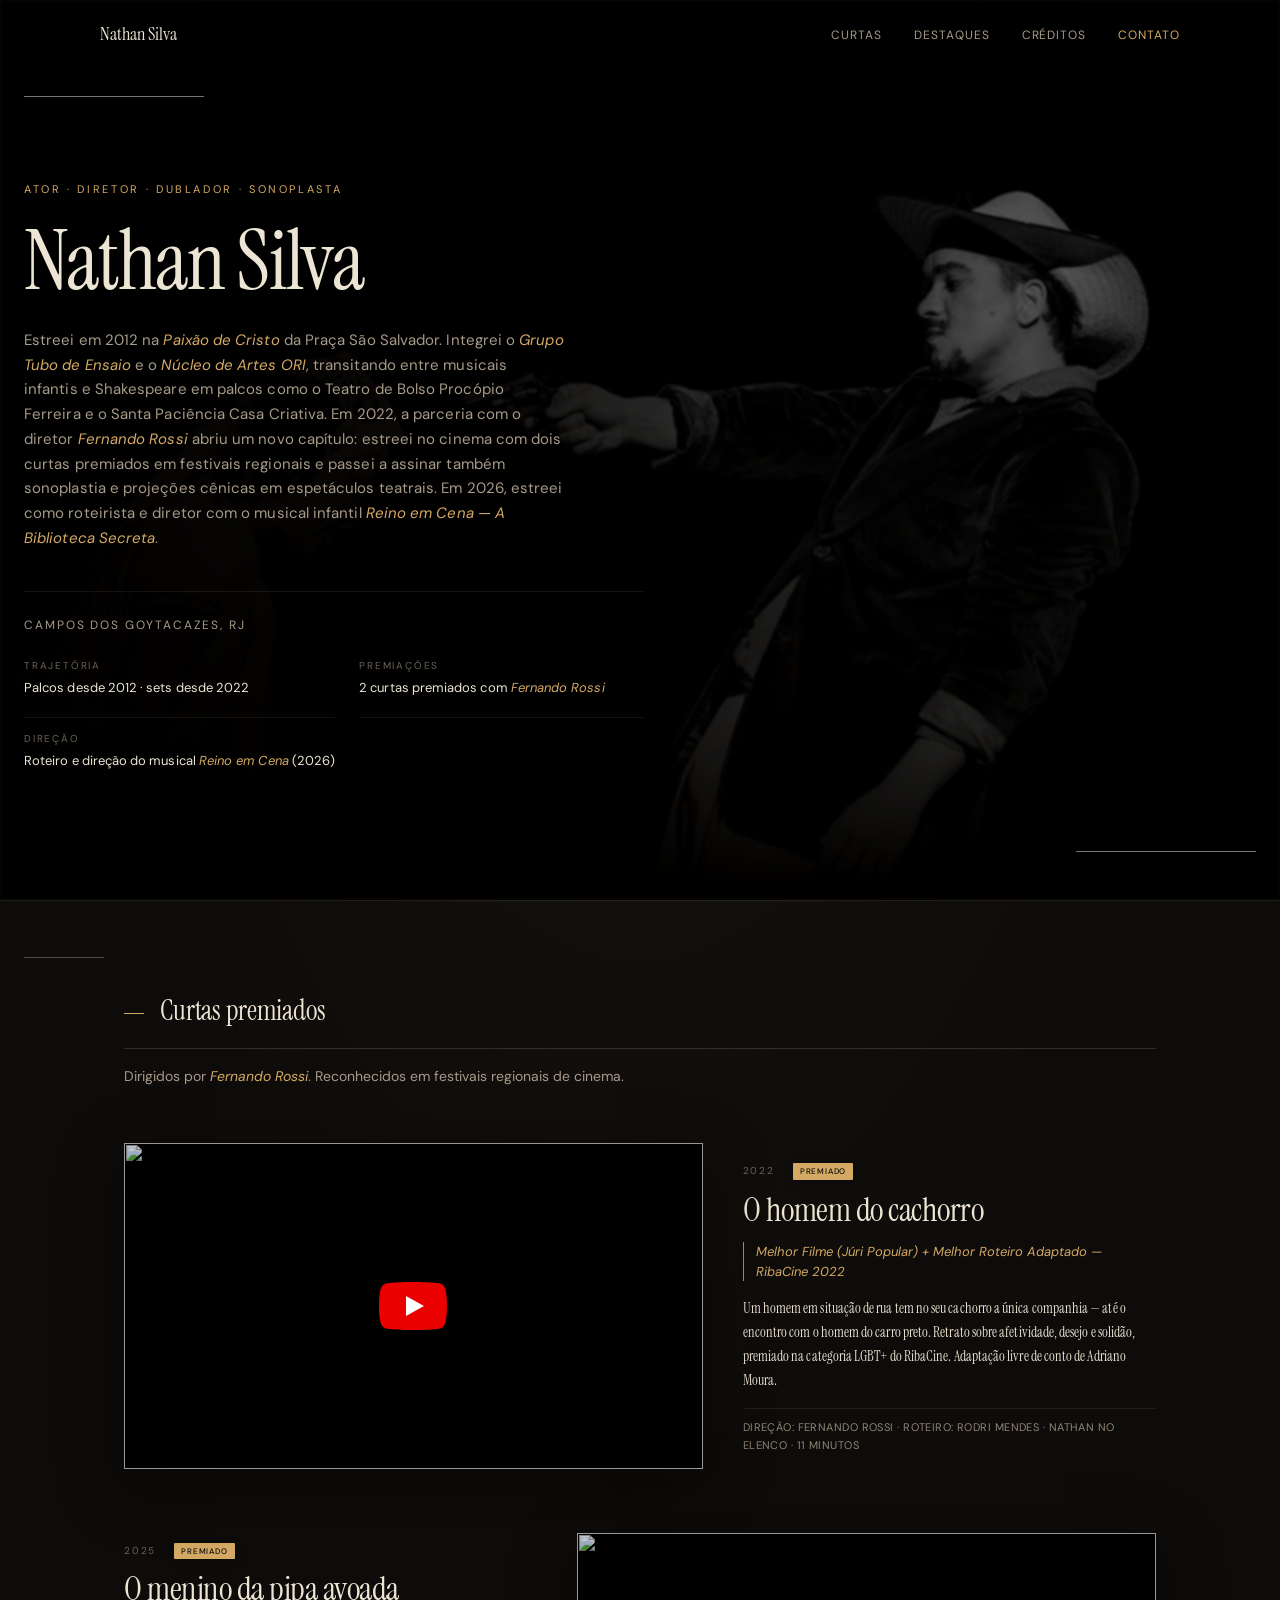
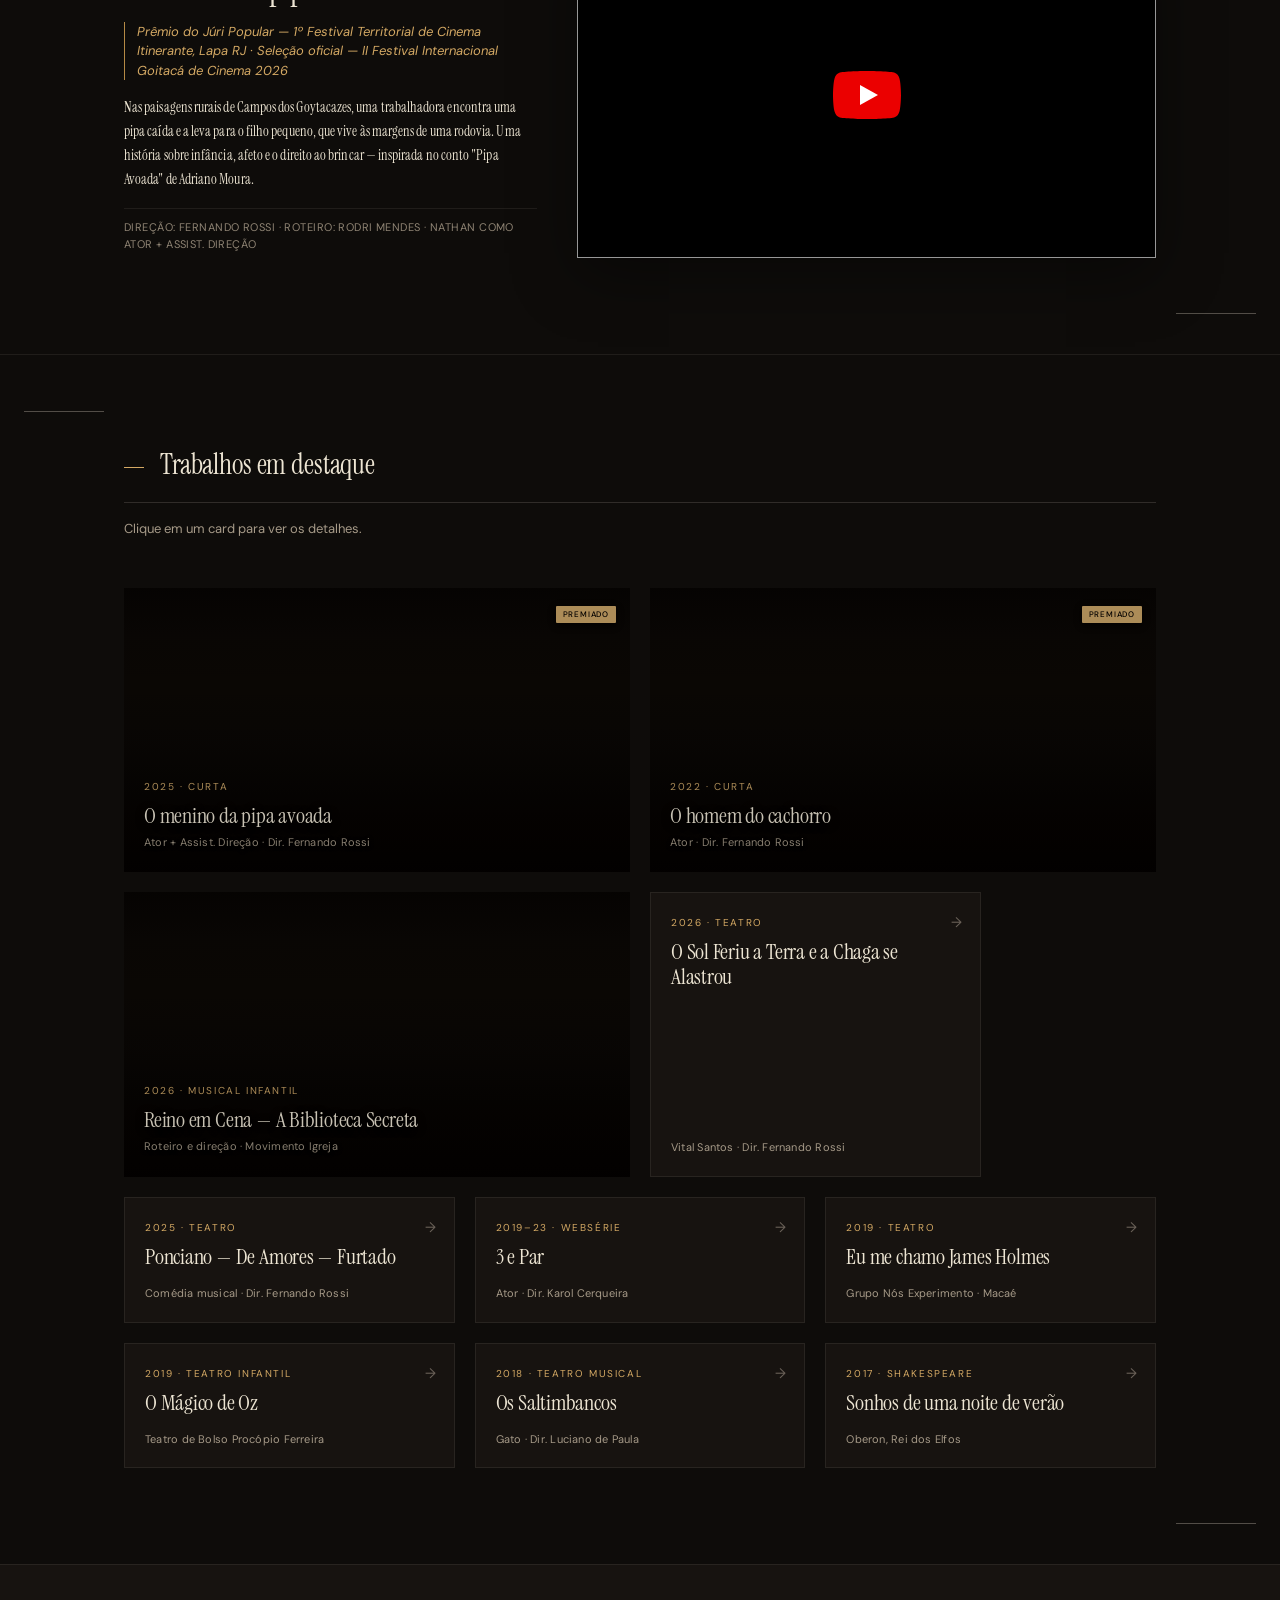
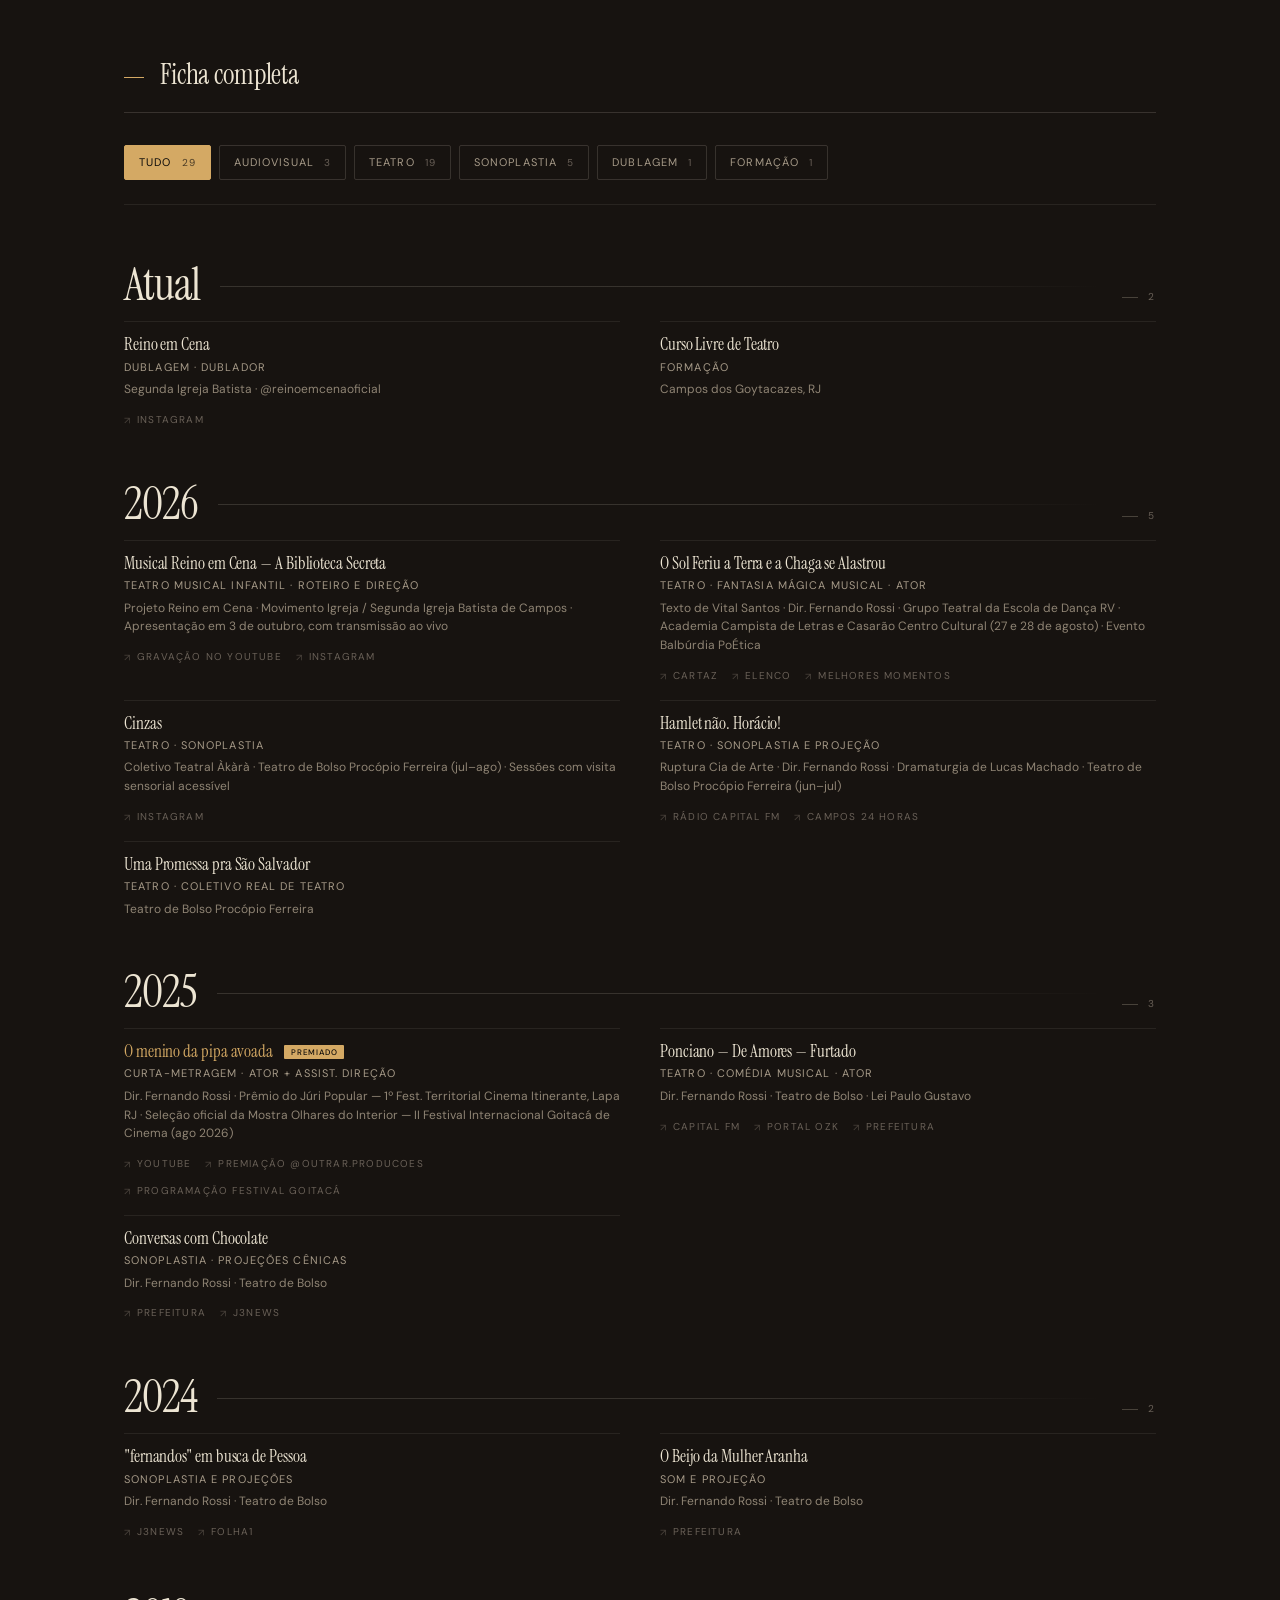
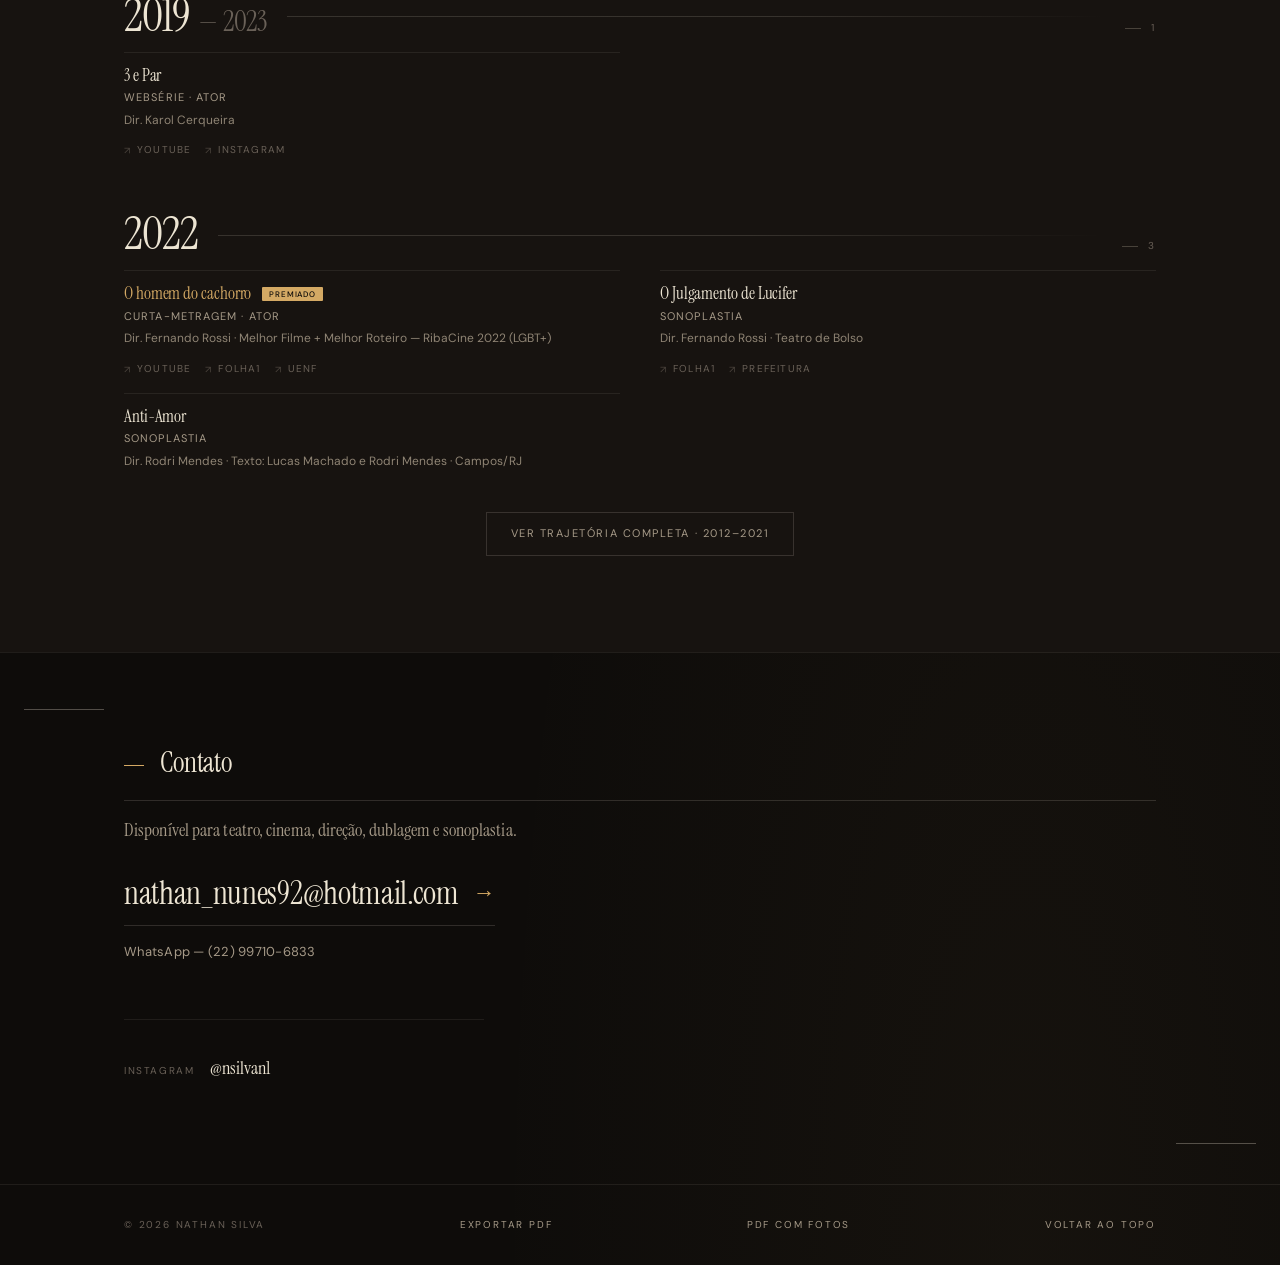
==== commit 01969f36: "Adiciona trabalhos de 2026 (Reino em Cena, O Sol Feriu a Terra, Festival Goitacá) e redesenha os PDF" ====
--- a/index.html
+++ b/index.html
@@ -3,10 +3,10 @@
 <head>
   <meta charset="UTF-8">
   <meta name="viewport" content="width=device-width, initial-scale=1.0">
-  <meta name="description" content="Nathan Silva — Ator, dublador e sonoplasta. Campos dos Goytacazes, RJ.">
+  <meta name="description" content="Nathan Silva — Ator, diretor, dublador e sonoplasta. Campos dos Goytacazes, RJ.">
   <meta name="author" content="Nathan Silva">
   <meta property="og:title" content="Nathan Silva — Ator">
-  <meta property="og:description" content="Portfólio profissional. Ator dos palcos e das câmeras desde 2012. 2 curtas premiados.">
+  <meta property="og:description" content="Portfólio profissional. Ator dos palcos e das câmeras desde 2012. 2 curtas premiados. Roteiro e direção do musical Reino em Cena (2026).">
   <meta property="og:type" content="website">
   <meta property="og:locale" content="pt_BR">
   <meta property="og:url" content="https://portfolio-artistico.vercel.app/">
@@ -23,7 +23,7 @@
     "@context": "https://schema.org",
     "@type": "Person",
     "name": "Nathan Silva",
-    "jobTitle": "Ator, dublador e sonoplasta",
+    "jobTitle": "Ator, diretor, dublador e sonoplasta",
     "url": "https://portfolio-artistico.vercel.app/",
     "image": "https://portfolio-artistico.vercel.app/assets/fotos/og-image.jpg",
     "email": "mailto:nathan_nunes92@hotmail.com",
@@ -59,10 +59,10 @@
   <section class="hero" id="hero">
     <div class="hero__bg" aria-hidden="true"></div>
     <div class="hero__inner">
-      <p class="hero__eyebrow">Ator &middot; Dublador &middot; Sonoplasta</p>
+      <p class="hero__eyebrow">Ator &middot; Diretor &middot; Dublador &middot; Sonoplasta</p>
       <h1 class="hero__name">Nathan Silva</h1>
       <p class="hero__bio" id="sobre">
-        Estreei em 2012 na <em>Paixão de Cristo</em> da Praça São Salvador. Integrei o <em>Grupo Tubo de Ensaio</em> e o <em>Núcleo de Artes ORI</em>, transitando entre musicais infantis e Shakespeare em palcos como o Teatro de Bolso Procópio Ferreira e o Santa Paciência Casa Criativa. Em 2022, a parceria com o diretor <em>Fernando Rossi</em> abriu um novo capítulo: estreei no cinema com dois curtas premiados em festivais regionais e passei a assinar também sonoplastia e projeções cênicas em espetáculos teatrais.
+        Estreei em 2012 na <em>Paixão de Cristo</em> da Praça São Salvador. Integrei o <em>Grupo Tubo de Ensaio</em> e o <em>Núcleo de Artes ORI</em>, transitando entre musicais infantis e Shakespeare em palcos como o Teatro de Bolso Procópio Ferreira e o Santa Paciência Casa Criativa. Em 2022, a parceria com o diretor <em>Fernando Rossi</em> abriu um novo capítulo: estreei no cinema com dois curtas premiados em festivais regionais e passei a assinar também sonoplastia e projeções cênicas em espetáculos teatrais. Em 2026, estreei como roteirista e diretor com o musical infantil <em>Reino em Cena — A Biblioteca Secreta</em>.
       </p>
       <button type="button" class="hero__bio-more" id="bio-more">Ler mais</button>
       <div class="hero__meta">
@@ -75,6 +75,10 @@
           <div>
             <dt>Premiações</dt>
             <dd>2 curtas premiados com <em>Fernando Rossi</em></dd>
+          </div>
+          <div>
+            <dt>Direção</dt>
+            <dd>Roteiro e direção do musical <em>Reino em Cena</em> (2026)</dd>
           </div>
         </dl>
       </div>
@@ -114,7 +118,7 @@
           <div class="curtas__info">
             <span class="curtas__year">2025 <span class="badge badge--small">Premiado</span></span>
             <h3 class="curtas__title">O menino da pipa avoada</h3>
-            <p class="curtas__tagline">Prêmio do Júri Popular — 1º Festival Territorial de Cinema Itinerante, Lapa RJ</p>
+            <p class="curtas__tagline">Prêmio do Júri Popular — 1º Festival Territorial de Cinema Itinerante, Lapa RJ &middot; Seleção oficial — II Festival Internacional Goitacá de Cinema 2026</p>
             <p class="curtas__synopsis">Nas paisagens rurais de Campos dos Goytacazes, uma trabalhadora encontra uma pipa caída e a leva para o filho pequeno, que vive às margens de uma rodovia. Uma história sobre infância, afeto e o direito ao brincar — inspirada no conto "Pipa Avoada" de Adriano Moura.</p>
             <p class="curtas__meta">Direção: Fernando Rossi &middot; Roteiro: Rodri Mendes &middot; Nathan como Ator + Assist. Direção</p>
           </div>
@@ -151,6 +155,23 @@
               <p class="destaques__meta">Ator &middot; Dir. Fernando Rossi</p>
             </div>
           </div>
+        </button>
+
+        <button type="button" class="destaques__card destaques__card--photo" data-work="reino-musical" aria-label="Abrir detalhes: Musical Reino em Cena — A Biblioteca Secreta">
+          <div class="destaques__photo" style="background-image:url('https://i.ytimg.com/vi/IrnY2JF9JDY/hqdefault.jpg')">
+            <div class="destaques__info">
+              <span class="destaques__year">2026 &middot; Musical infantil</span>
+              <h3 class="destaques__title">Reino em Cena — A Biblioteca Secreta</h3>
+              <p class="destaques__meta">Roteiro e direção &middot; Movimento Igreja</p>
+            </div>
+          </div>
+        </button>
+
+        <button type="button" class="destaques__card destaques__card--index destaques__card--wide" data-work="sol-feriu" aria-label="Abrir detalhes: O Sol Feriu a Terra e a Chaga se Alastrou">
+          <span class="destaques__year">2026 &middot; Teatro</span>
+          <h3 class="destaques__title">O Sol Feriu a Terra e a Chaga se Alastrou</h3>
+          <p class="destaques__meta">Vital Santos &middot; Dir. Fernando Rossi</p>
+          <span class="destaques__arrow" aria-hidden="true">&rarr;</span>
         </button>
 
         <button type="button" class="destaques__card destaques__card--index" data-work="ponciano" aria-label="Abrir detalhes: Ponciano — De Amores — Furtado">
@@ -268,9 +289,26 @@
           <header class="chapter__header">
             <h3 class="chapter__year">2026</h3>
             <span class="chapter__line" aria-hidden="true"></span>
-            <span class="chapter__count">3</span>
-          </header>
-          <ul class="chapter__items">
+            <span class="chapter__count">5</span>
+          </header>
+          <ul class="chapter__items">
+            <li class="work" data-type="teatro">
+              <h4 class="work__title">Musical Reino em Cena — A Biblioteca Secreta</h4><span class="work__meta">Teatro musical infantil &middot; Roteiro e direção</span>
+              <p class="work__extra">Projeto Reino em Cena &middot; Movimento Igreja / Segunda Igreja Batista de Campos &middot; Apresentação em 3 de outubro, com transmissão ao vivo</p>
+              <ul class="work__sources">
+                <li><a href="https://www.youtube.com/watch?v=IrnY2JF9JDY" target="_blank" rel="noopener">Gravação no YouTube</a></li>
+                <li><a href="https://www.instagram.com/reinoemcenaoficial/" target="_blank" rel="noopener">Instagram</a></li>
+              </ul>
+            </li>
+            <li class="work" data-type="teatro">
+              <h4 class="work__title">O Sol Feriu a Terra e a Chaga se Alastrou</h4><span class="work__meta">Teatro &middot; Fantasia mágica musical &middot; Ator</span>
+              <p class="work__extra">Texto de Vital Santos &middot; Dir. Fernando Rossi &middot; Grupo Teatral da Escola de Dança RV &middot; Academia Campista de Letras e Casarão Centro Cultural (27 e 28 de agosto) &middot; Evento Balbúrdia PoÉtica</p>
+              <ul class="work__sources">
+                <li><a href="https://www.instagram.com/p/DclC6eVRKz2/" target="_blank" rel="noopener">Cartaz</a></li>
+                <li><a href="https://www.instagram.com/p/DcqjpnelVpz/" target="_blank" rel="noopener">Elenco</a></li>
+                <li><a href="https://www.instagram.com/p/DclHguclTID/" target="_blank" rel="noopener">Melhores momentos</a></li>
+              </ul>
+            </li>
             <li class="work" data-type="teatro">
               <h4 class="work__title">Cinzas</h4><span class="work__meta">Teatro &middot; Sonoplastia</span>
               <p class="work__extra">Coletivo Teatral Àkàrà &middot; Teatro de Bolso Procópio Ferreira (jul–ago) &middot; Sessões com visita sensorial acessível</p>
@@ -302,10 +340,11 @@
           <ul class="chapter__items">
             <li class="work work--premiado" data-type="audiovisual">
               <h4 class="work__title">O menino da pipa avoada <span class="badge">Premiado</span></h4><span class="work__meta">Curta-metragem &middot; Ator + Assist. Direção</span>
-              <p class="work__extra">Dir. Fernando Rossi &middot; Prêmio do Júri Popular — 1º Fest. Territorial Cinema Itinerante, Lapa RJ</p>
+              <p class="work__extra">Dir. Fernando Rossi &middot; Prêmio do Júri Popular — 1º Fest. Territorial Cinema Itinerante, Lapa RJ &middot; Seleção oficial da Mostra Olhares do Interior — II Festival Internacional Goitacá de Cinema (ago 2026)</p>
               <ul class="work__sources">
                 <li><a href="https://www.youtube.com/watch?v=CuZQeJSKTEY" target="_blank" rel="noopener">YouTube</a></li>
                 <li><a href="https://www.instagram.com/p/DSOkwJsDfXH/" target="_blank" rel="noopener">Premiação @outrar.producoes</a></li>
+                <li><a href="https://nf10.com.br/wp-content/uploads/2026/08/festival-goitaca-de-cinema-homenageia-tonico-pereira-e-divulga-programacao-da-2a-edicao.pdf" target="_blank" rel="noopener">Programação Festival Goitacá</a></li>
               </ul>
             </li>
             <li class="work" data-type="teatro">
@@ -540,7 +579,7 @@
     <div class="wrap">
       <h2 class="section-label">Contato</h2>
       <div class="contato__cta">
-        <p class="contato__lead">Disponível para teatro, cinema, dublagem e sonoplastia.</p>
+        <p class="contato__lead">Disponível para teatro, cinema, direção, dublagem e sonoplastia.</p>
         <a class="contato__primary" href="mailto:nathan_nunes92@hotmail.com">
           nathan_nunes92@hotmail.com
           <span aria-hidden="true">&rarr;</span>
@@ -694,14 +733,54 @@
           ['Direção de Fotografia', 'Robson Maia Produções Artísticas'],
           ['Trilha sonora', 'Matheus Nicolau'],
           ['Função (Nathan)', 'Ator + Assistente de Direção'],
-          ['Festival', '1º Festival Territorial de Cinema Itinerante — Lapa, Rio de Janeiro'],
+          ['Festivais', '1º Festival Territorial de Cinema Itinerante — Lapa, RJ (2025) · II Festival Internacional Goitacá de Cinema — Mostra Olhares do Interior, Cine Darcy UENF, Campos (8 de agosto de 2026)'],
           ['Acessibilidade', 'Legendas e versão com intérprete de Libras'],
           ['Fomento', 'Lei Paulo Gustavo — Ministério da Cultura']
         ],
         awards: ['Prêmio do Júri Popular (R$ 2.000) — 1º Festival Territorial de Cinema Itinerante (2025)'],
         links: [
           { label: 'Assistir no YouTube', url: 'https://www.youtube.com/watch?v=CuZQeJSKTEY' },
-          { label: 'Publicação da premiação (Instagram @outrar.producoes)', url: 'https://www.instagram.com/p/DSOkwJsDfXH/' }
+          { label: 'Publicação da premiação (Instagram @outrar.producoes)', url: 'https://www.instagram.com/p/DSOkwJsDfXH/' },
+          { label: 'Programação do II Festival Goitacá (PDF)', url: 'https://nf10.com.br/wp-content/uploads/2026/08/festival-goitaca-de-cinema-homenageia-tonico-pereira-e-divulga-programacao-da-2a-edicao.pdf' }
+        ]
+      },
+      'reino-musical': {
+        title: 'Musical Reino em Cena — A Biblioteca Secreta',
+        year: '2026',
+        tagline: 'Teatro musical infantil — roteiro e direção de Nathan Silva',
+        photo: 'https://i.ytimg.com/vi/IrnY2JF9JDY/hqdefault.jpg',
+        synopsis: 'Musical infantil do projeto Reino em Cena, apresentado em 3 de outubro de 2026 no Movimento Igreja (Segunda Igreja Batista de Campos), com transmissão ao vivo. Nathan assina o roteiro e a direção do espetáculo, além de integrar o projeto como dublador desde a sua criação.',
+        credits: [
+          ['Roteiro', 'Nathan Silva'],
+          ['Direção', 'Nathan Silva'],
+          ['Projeto', 'Reino em Cena — @reinoemcenaoficial'],
+          ['Realização', 'Movimento Igreja / Segunda Igreja Batista de Campos'],
+          ['Data', '3 de outubro de 2026'],
+          ['Formato', 'Musical infantil com transmissão ao vivo']
+        ],
+        links: [
+          { label: 'Gravação da apresentação (YouTube)', url: 'https://www.youtube.com/watch?v=IrnY2JF9JDY' },
+          { label: 'Instagram @reinoemcenaoficial', url: 'https://www.instagram.com/reinoemcenaoficial/' }
+        ]
+      },
+      'sol-feriu': {
+        title: 'O Sol Feriu a Terra e a Chaga se Alastrou',
+        year: '2026',
+        tagline: 'Fantasia mágica musical de cores nordestinas — Vital Santos',
+        synopsis: 'Montagem do texto do dramaturgo pernambucano Vital Santos pelo Grupo Teatral da Escola de Dança RV, com direção de Fernando Rossi, dentro do evento Balbúrdia PoÉtica por Ética. Duas apresentações em Campos dos Goytacazes: na Academia Campista de Letras e no Casarão Centro Cultural, com entrada franca.',
+        credits: [
+          ['Texto', 'Vital Santos'],
+          ['Direção', 'Fernando Rossi'],
+          ['Produção', 'Artur Gomes'],
+          ['Grupo', 'Grupo Teatral da Escola de Dança RV'],
+          ['Função', 'Ator'],
+          ['Apresentações', '27 de agosto de 2026 — Academia Campista de Letras · 28 de agosto de 2026 — Casarão Centro Cultural (Rua Salvador Correa, 117)'],
+          ['Evento', 'Balbúrdia PoÉtica por Ética']
+        ],
+        links: [
+          { label: 'Cartaz da apresentação', url: 'https://www.instagram.com/p/DclC6eVRKz2/' },
+          { label: 'Fotos do elenco', url: 'https://www.instagram.com/p/DcqjpnelVpz/' },
+          { label: 'Melhores momentos na Academia Campista de Letras', url: 'https://www.instagram.com/p/DclHguclTID/' }
         ]
       },
       'homem-cachorro': {
--- a/css/styles.css
+++ b/css/styles.css
@@ -262,6 +262,7 @@
   aspect-ratio: 16 / 9;
 }
 /* Índice — cards tipográficos honestos, sem pôster falso */
+.destaques__card--wide { grid-column: span 3; }
 .destaques__card--index {
   grid-column: span 2;
   display: flex; flex-direction: column; gap: 6px;
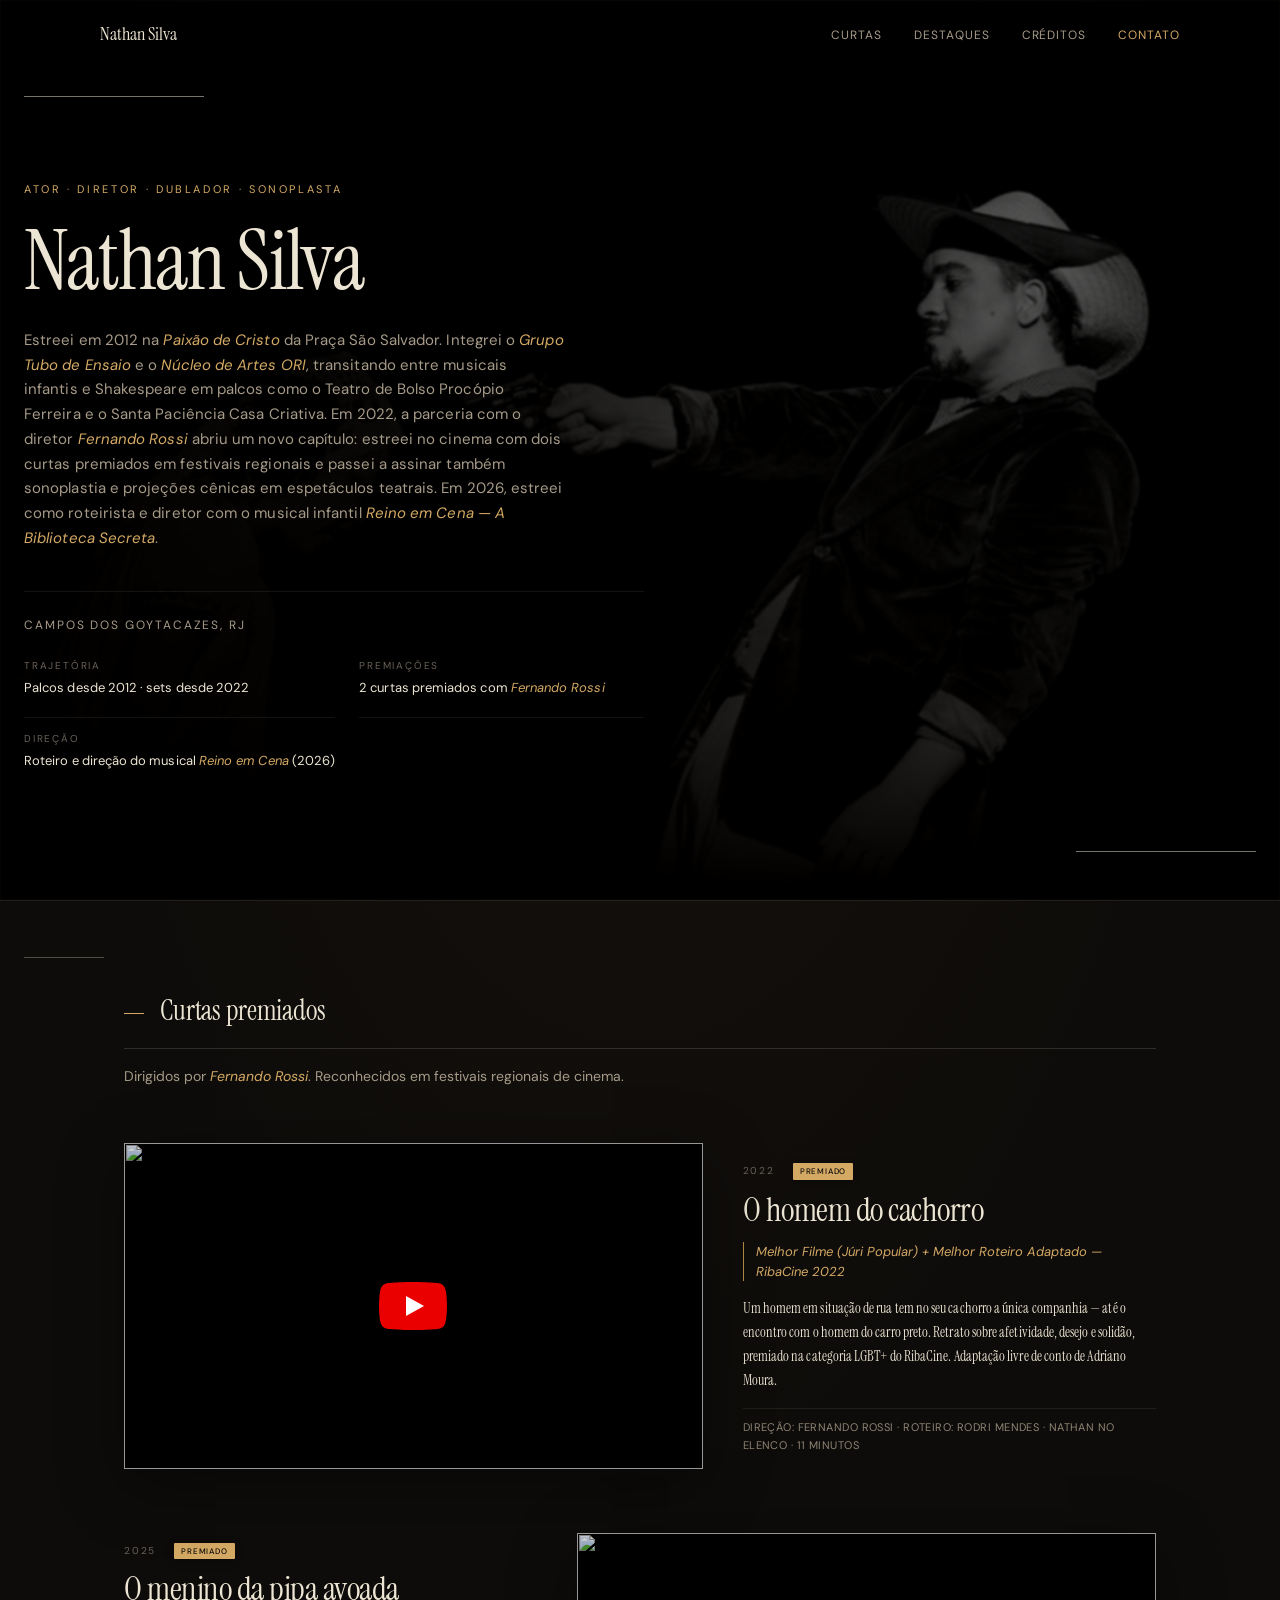
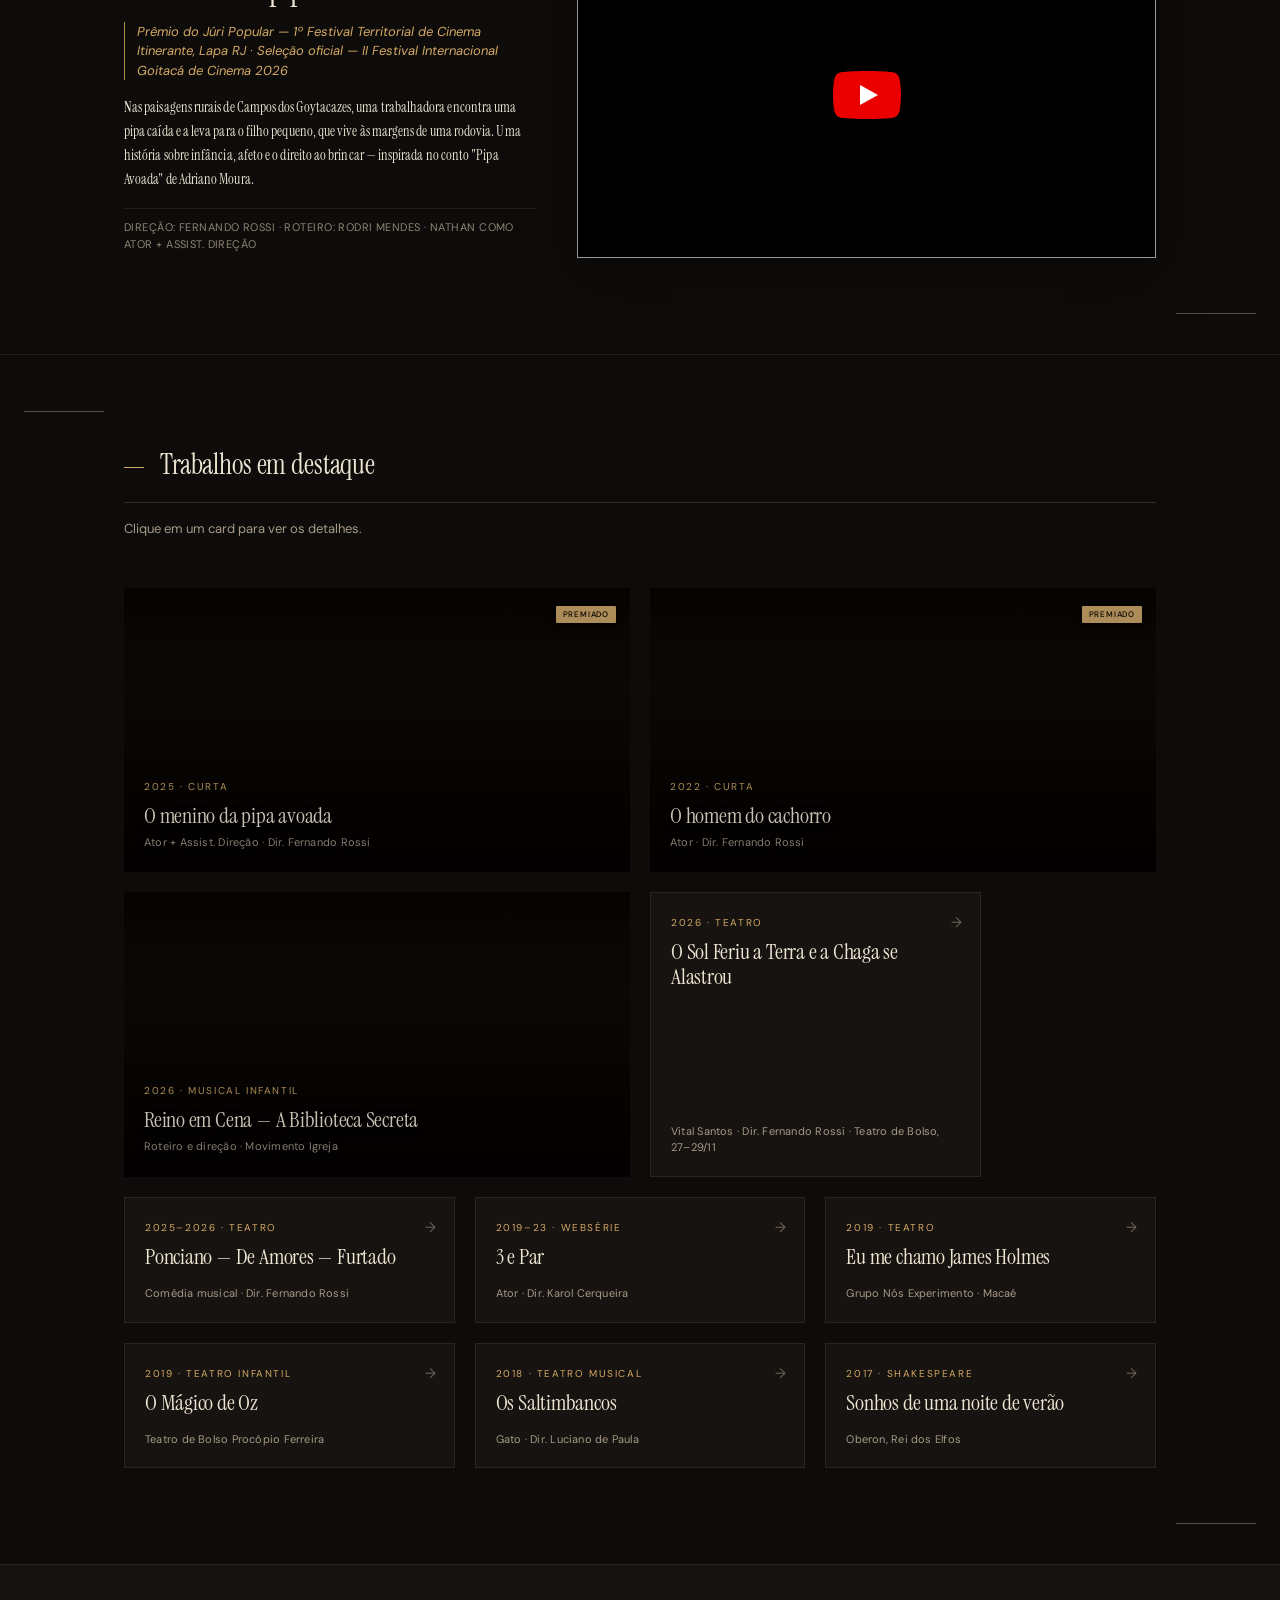
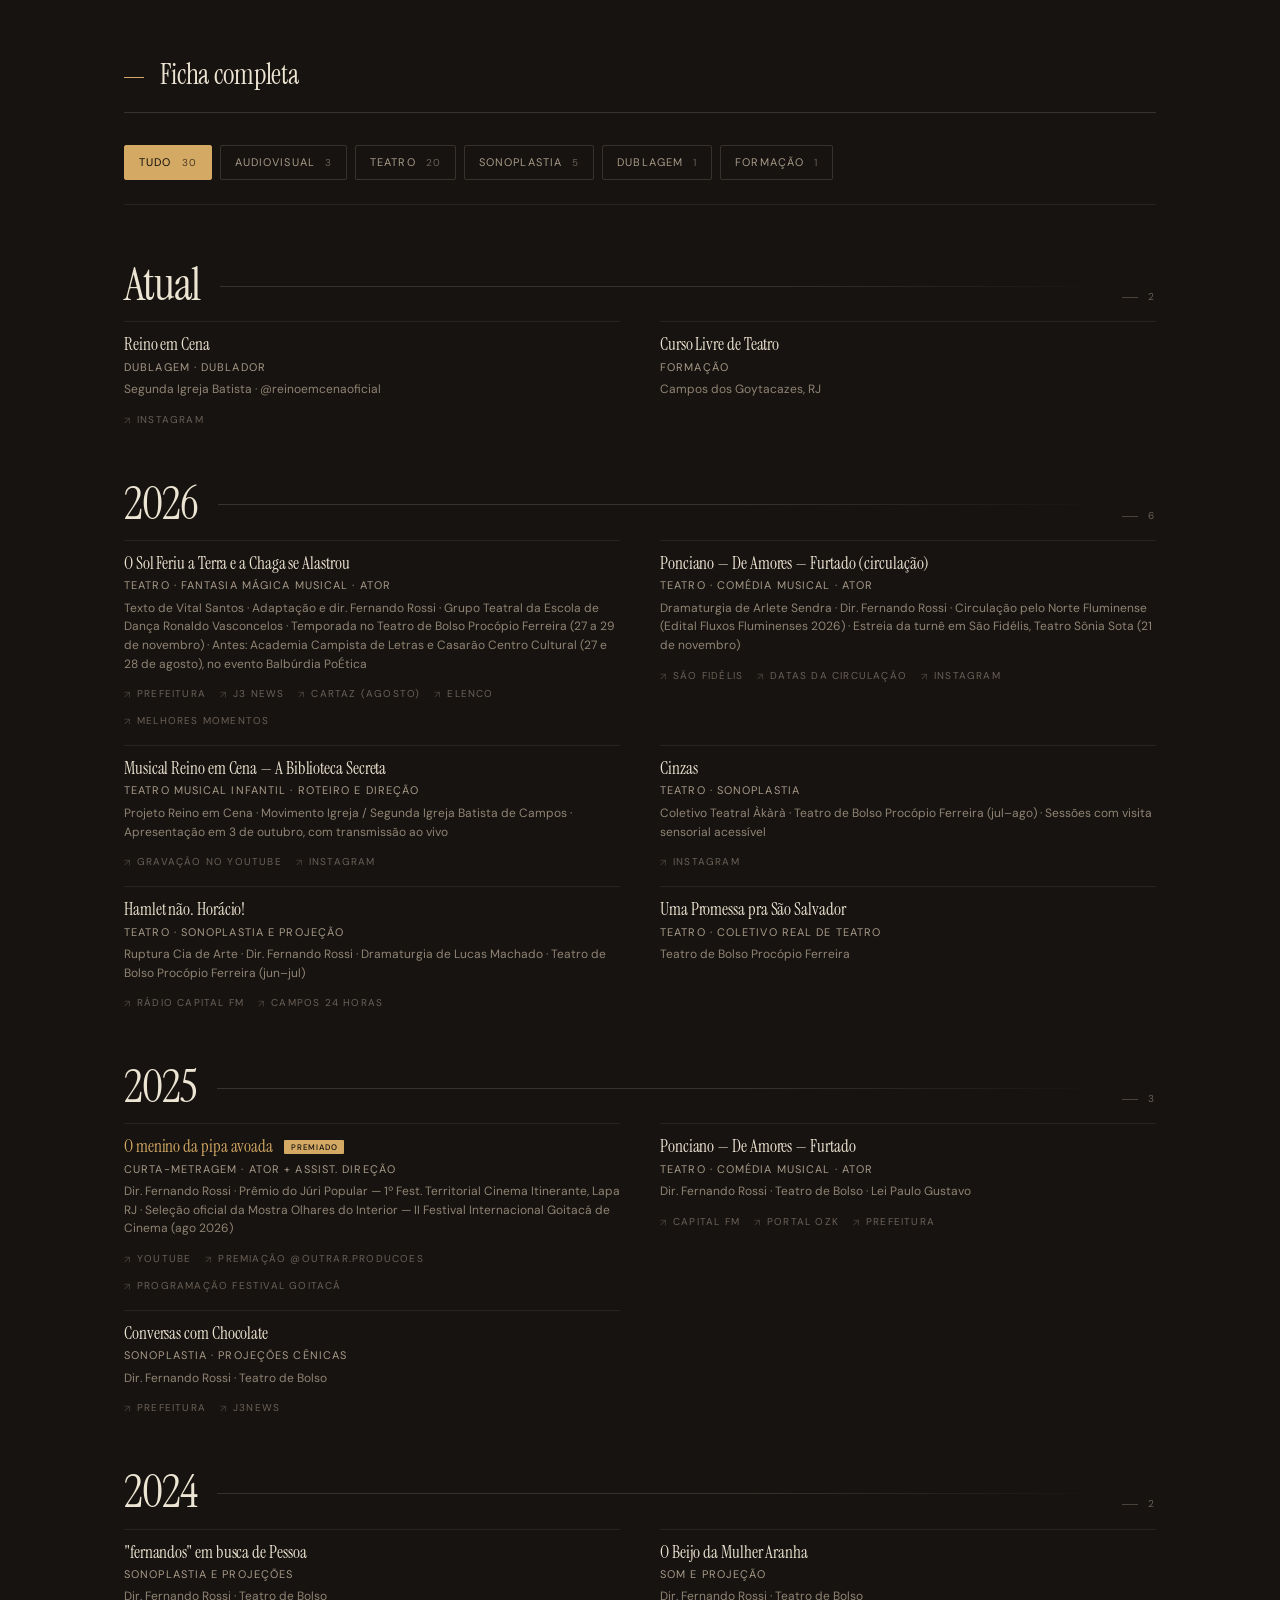
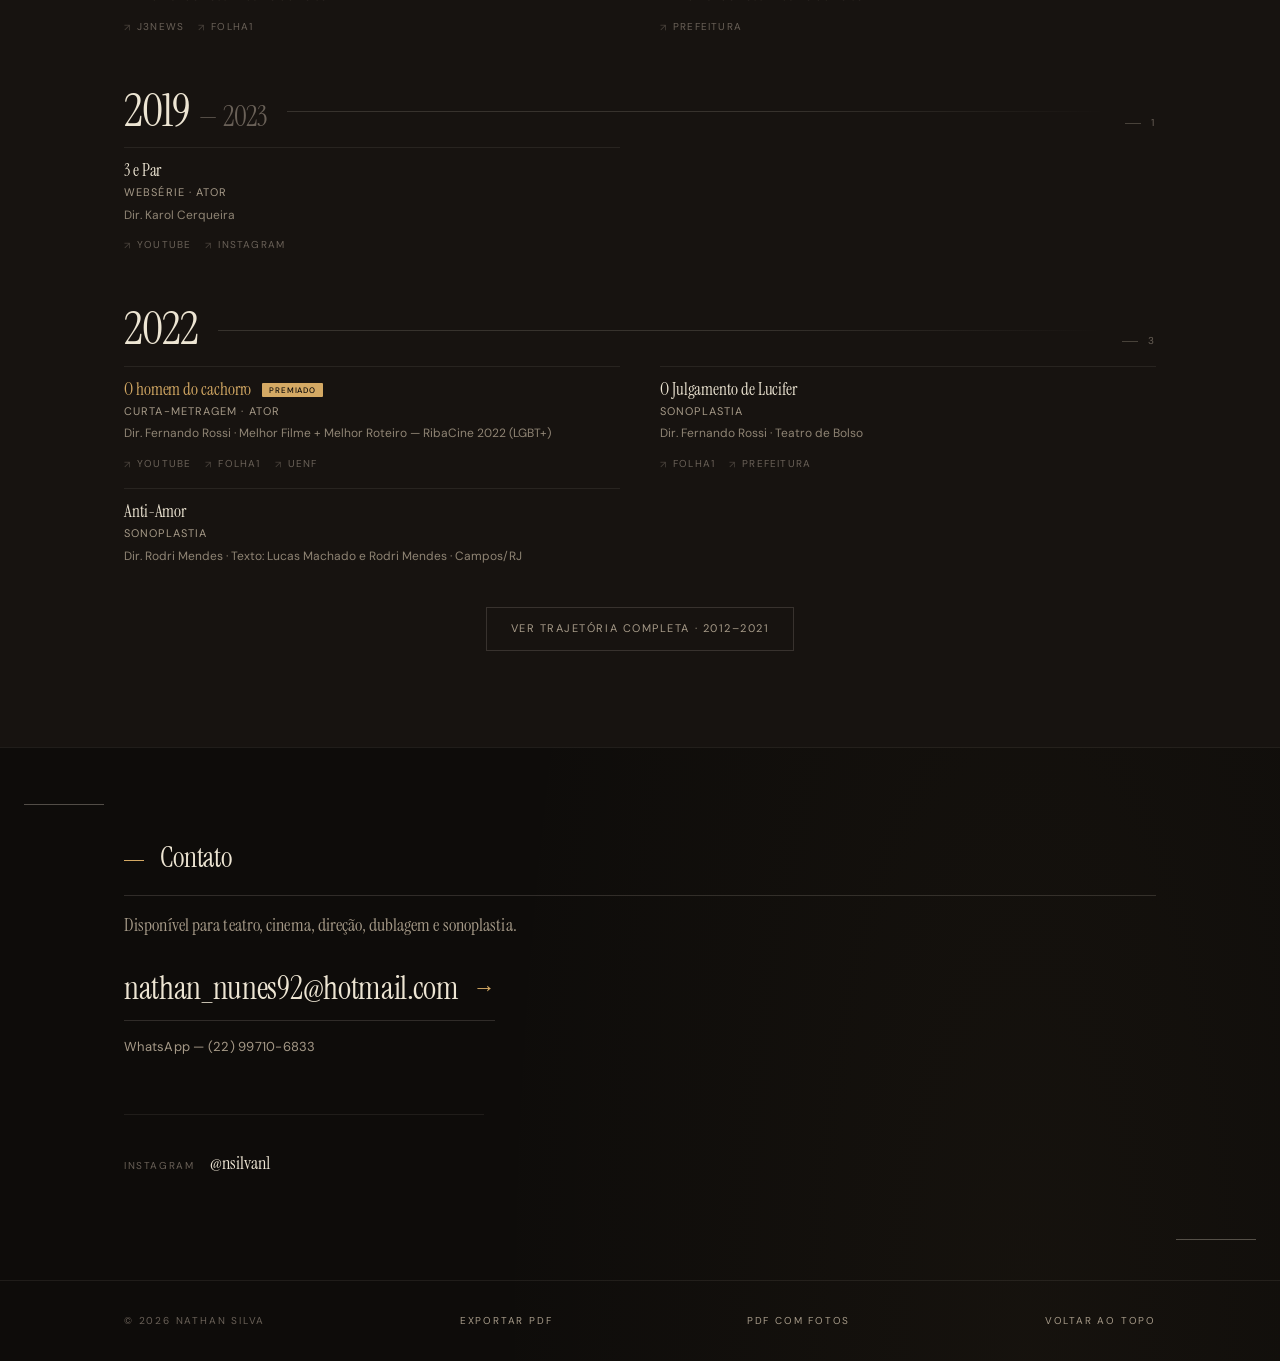
==== commit 7864d004: "Adiciona circulação 2026 do Ponciano e temporada de novembro de O Sol Feriu a Terra" ====
--- a/index.html
+++ b/index.html
@@ -170,12 +170,12 @@
         <button type="button" class="destaques__card destaques__card--index destaques__card--wide" data-work="sol-feriu" aria-label="Abrir detalhes: O Sol Feriu a Terra e a Chaga se Alastrou">
           <span class="destaques__year">2026 &middot; Teatro</span>
           <h3 class="destaques__title">O Sol Feriu a Terra e a Chaga se Alastrou</h3>
-          <p class="destaques__meta">Vital Santos &middot; Dir. Fernando Rossi</p>
+          <p class="destaques__meta">Vital Santos &middot; Dir. Fernando Rossi &middot; Teatro de Bolso, 27–29/11</p>
           <span class="destaques__arrow" aria-hidden="true">&rarr;</span>
         </button>
 
         <button type="button" class="destaques__card destaques__card--index" data-work="ponciano" aria-label="Abrir detalhes: Ponciano — De Amores — Furtado">
-          <span class="destaques__year">2025 &middot; Teatro</span>
+          <span class="destaques__year">2025–2026 &middot; Teatro</span>
           <h3 class="destaques__title">Ponciano — De Amores — Furtado</h3>
           <p class="destaques__meta">Comédia musical &middot; Dir. Fernando Rossi</p>
           <span class="destaques__arrow" aria-hidden="true">&rarr;</span>
@@ -289,24 +289,35 @@
           <header class="chapter__header">
             <h3 class="chapter__year">2026</h3>
             <span class="chapter__line" aria-hidden="true"></span>
-            <span class="chapter__count">5</span>
-          </header>
-          <ul class="chapter__items">
+            <span class="chapter__count">6</span>
+          </header>
+          <ul class="chapter__items">
+            <li class="work" data-type="teatro">
+              <h4 class="work__title">O Sol Feriu a Terra e a Chaga se Alastrou</h4><span class="work__meta">Teatro &middot; Fantasia mágica musical &middot; Ator</span>
+              <p class="work__extra">Texto de Vital Santos &middot; Adaptação e dir. Fernando Rossi &middot; Grupo Teatral da Escola de Dança Ronaldo Vasconcelos &middot; Temporada no Teatro de Bolso Procópio Ferreira (27 a 29 de novembro) &middot; Antes: Academia Campista de Letras e Casarão Centro Cultural (27 e 28 de agosto), no evento Balbúrdia PoÉtica</p>
+              <ul class="work__sources">
+                <li><a href="https://campos.rj.gov.br/2026/11/24/teatro-de-bolso-recebe-cinco-apresentacoes-de-teatro-nos-dias-27-28-e-29-de-novembro/" target="_blank" rel="noopener">Prefeitura</a></li>
+                <li><a href="https://www.instagram.com/reel/DgIIkVPtN-D/" target="_blank" rel="noopener">J3 News</a></li>
+                <li><a href="https://www.instagram.com/p/DclC6eVRKz2/" target="_blank" rel="noopener">Cartaz (agosto)</a></li>
+                <li><a href="https://www.instagram.com/p/DcqjpnelVpz/" target="_blank" rel="noopener">Elenco</a></li>
+                <li><a href="https://www.instagram.com/p/DclHguclTID/" target="_blank" rel="noopener">Melhores momentos</a></li>
+              </ul>
+            </li>
+            <li class="work" data-type="teatro">
+              <h4 class="work__title">Ponciano — De Amores — Furtado (circulação)</h4><span class="work__meta">Teatro &middot; Comédia musical &middot; Ator</span>
+              <p class="work__extra">Dramaturgia de Arlete Sendra &middot; Dir. Fernando Rossi &middot; Circulação pelo Norte Fluminense (Edital Fluxos Fluminenses 2026) &middot; Estreia da turnê em São Fidélis, Teatro Sônia Sota (21 de novembro)</p>
+              <ul class="work__sources">
+                <li><a href="https://www.instagram.com/p/Df5Dy2Ppblq/" target="_blank" rel="noopener">São Fidélis</a></li>
+                <li><a href="https://www.instagram.com/p/Df0cPdOzFCP/" target="_blank" rel="noopener">Datas da circulação</a></li>
+                <li><a href="https://www.instagram.com/ponciano.furtado/" target="_blank" rel="noopener">Instagram</a></li>
+              </ul>
+            </li>
             <li class="work" data-type="teatro">
               <h4 class="work__title">Musical Reino em Cena — A Biblioteca Secreta</h4><span class="work__meta">Teatro musical infantil &middot; Roteiro e direção</span>
               <p class="work__extra">Projeto Reino em Cena &middot; Movimento Igreja / Segunda Igreja Batista de Campos &middot; Apresentação em 3 de outubro, com transmissão ao vivo</p>
               <ul class="work__sources">
                 <li><a href="https://www.youtube.com/watch?v=IrnY2JF9JDY" target="_blank" rel="noopener">Gravação no YouTube</a></li>
                 <li><a href="https://www.instagram.com/reinoemcenaoficial/" target="_blank" rel="noopener">Instagram</a></li>
-              </ul>
-            </li>
-            <li class="work" data-type="teatro">
-              <h4 class="work__title">O Sol Feriu a Terra e a Chaga se Alastrou</h4><span class="work__meta">Teatro &middot; Fantasia mágica musical &middot; Ator</span>
-              <p class="work__extra">Texto de Vital Santos &middot; Dir. Fernando Rossi &middot; Grupo Teatral da Escola de Dança RV &middot; Academia Campista de Letras e Casarão Centro Cultural (27 e 28 de agosto) &middot; Evento Balbúrdia PoÉtica</p>
-              <ul class="work__sources">
-                <li><a href="https://www.instagram.com/p/DclC6eVRKz2/" target="_blank" rel="noopener">Cartaz</a></li>
-                <li><a href="https://www.instagram.com/p/DcqjpnelVpz/" target="_blank" rel="noopener">Elenco</a></li>
-                <li><a href="https://www.instagram.com/p/DclHguclTID/" target="_blank" rel="noopener">Melhores momentos</a></li>
               </ul>
             </li>
             <li class="work" data-type="teatro">
@@ -767,18 +778,23 @@
         title: 'O Sol Feriu a Terra e a Chaga se Alastrou',
         year: '2026',
         tagline: 'Fantasia mágica musical de cores nordestinas — Vital Santos',
-        synopsis: 'Montagem do texto do dramaturgo pernambucano Vital Santos pelo Grupo Teatral da Escola de Dança RV, com direção de Fernando Rossi, dentro do evento Balbúrdia PoÉtica por Ética. Duas apresentações em Campos dos Goytacazes: na Academia Campista de Letras e no Casarão Centro Cultural, com entrada franca.',
+        photo: 'assets/fotos/sol-feriu-cartaz.jpg',
+        synopsis: 'Montagem do texto do dramaturgo pernambucano Vital Santos pelo Grupo Teatral da Escola de Dança Ronaldo Vasconcelos, com adaptação e direção de Fernando Rossi. Ambientado no universo simbólico do sertão, o espetáculo une teatro, dança e música para contar a resistência de um povo que transforma a adversidade em coragem e esperança. Estreou em agosto de 2026, com duas apresentações gratuitas em Campos dos Goytacazes, no evento Balbúrdia PoÉtica por Ética, e voltou em novembro para uma temporada de três noites no Teatro de Bolso Procópio Ferreira.',
         credits: [
           ['Texto', 'Vital Santos'],
-          ['Direção', 'Fernando Rossi'],
-          ['Produção', 'Artur Gomes'],
-          ['Grupo', 'Grupo Teatral da Escola de Dança RV'],
+          ['Adaptação e direção', 'Fernando Rossi'],
+          ['Produção (agosto)', 'Artur Gomes'],
+          ['Grupo', 'Grupo Teatral da Escola de Dança Ronaldo Vasconcelos'],
+          ['Elenco', 'João Velasco, Quisquella Gonzalez, Adriana Jardim, Nathan Silva, Heitor Barreto Jorge, Klaus Barreto Andrade, Lucas Arantes, David Terra, Théo Sodré, Bruno Feitosa, Valdiney Mendes, Eduarda Chambarelli e Pedro Alves'],
           ['Função', 'Ator'],
           ['Apresentações', '27 de agosto de 2026 — Academia Campista de Letras · 28 de agosto de 2026 — Casarão Centro Cultural (Rua Salvador Correa, 117)'],
+          ['Temporada', '27, 28 e 29 de novembro de 2026, às 20h — Teatro de Bolso Procópio Ferreira · Classificação 12 anos'],
           ['Evento', 'Balbúrdia PoÉtica por Ética']
         ],
         links: [
-          { label: 'Cartaz da apresentação', url: 'https://www.instagram.com/p/DclC6eVRKz2/' },
+          { label: 'Prefeitura de Campos — temporada no Teatro de Bolso', url: 'https://campos.rj.gov.br/2026/11/24/teatro-de-bolso-recebe-cinco-apresentacoes-de-teatro-nos-dias-27-28-e-29-de-novembro/' },
+          { label: 'Reportagem J3 News (Instagram)', url: 'https://www.instagram.com/reel/DgIIkVPtN-D/' },
+          { label: 'Cartaz da apresentação de agosto', url: 'https://www.instagram.com/p/DclC6eVRKz2/' },
           { label: 'Fotos do elenco', url: 'https://www.instagram.com/p/DcqjpnelVpz/' },
           { label: 'Melhores momentos na Academia Campista de Letras', url: 'https://www.instagram.com/p/DclHguclTID/' }
         ]
@@ -827,22 +843,26 @@
       },
       'ponciano': {
         title: 'Ponciano — De Amores — Furtado',
-        year: '2025',
-        tagline: 'Comédia musical — Lei Paulo Gustavo',
-        synopsis: 'Adaptação de "O Coronel e o Lobisomem", de José Cândido de Carvalho, celebrando os 111 anos do autor. Explora dimensões políticas, culturais e sociais de Campos dos Goytacazes. Dramaturgia de Arlete Sendra, direção de Fernando Rossi.',
+        year: '2025–2026',
+        tagline: 'Comédia musical — temporada em 2025 e circulação pelo Norte Fluminense em 2026',
+        synopsis: 'Adaptação de "O Coronel e o Lobisomem", de José Cândido de Carvalho, celebrando os 111 anos do autor. Explora dimensões políticas, culturais e sociais de Campos dos Goytacazes. Dramaturgia de Arlete Sendra, direção de Fernando Rossi. Depois da temporada de estreia no Teatro de Bolso, em 2025, o espetáculo pegou a estrada em 2026 com uma circulação gratuita pelo Norte Fluminense, contemplada pelo Edital Fluxos Fluminenses 2026. A turnê estreou em 21 de novembro, em São Fidélis.',
         credits: [
           ['Direção', 'Fernando Rossi'],
           ['Dramaturgia', 'Arlete Sendra'],
           ['Função', 'Ator'],
           ['Local', 'Teatro de Bolso Procópio Ferreira, Campos dos Goytacazes'],
-          ['Datas', '29–31 de agosto e 5–7 de setembro de 2025, às 21h'],
+          ['Temporada 2025', '29–31 de agosto e 5–7 de setembro de 2025, às 21h'],
+          ['Circulação 2026', '21/11 — São Fidélis, Teatro Sônia Sota · 12/12 — Campos dos Goytacazes, ACL (Jardim São Benedito) · 17/12 — Goitacazes, Casa de Cultura José Cândido de Carvalho · 20/12 — São João da Barra, Praça São João Batista'],
           ['Elenco', 'Pedro Fagundes, Katiana Rodrigues, Liana Velasco, João Velasco, Nathan Silva, Valdiney Mendes, Luciana Rossi, Almir Júnior, Geovane Crisóstomo'],
-          ['Fomento', 'Lei Paulo Gustavo']
+          ['Fomento', 'Lei Paulo Gustavo (2025) · Edital Fluxos Fluminenses 2026 (circulação)']
         ],
         links: [
           { label: 'Matéria Capital FM (estreia)', url: 'https://capitalfmradio.com.br/espetaculo-ponciano-de-amores-furtado-estreia-em-campos/' },
           { label: 'Portal OZK', url: 'https://www.portalozk.com/vaf/noticias/entretenimento/teatro-de-bolso-recebe-ponciano-de-amores-furtado-neste-final-de-semana/44063/' },
-          { label: 'Prefeitura de Campos', url: 'https://www.campos.rj.gov.br/exibirNoticia.php?id_noticia=98773' }
+          { label: 'Prefeitura de Campos', url: 'https://www.campos.rj.gov.br/exibirNoticia.php?id_noticia=98773' },
+          { label: 'Apresentação em São Fidélis (21/11/2026)', url: 'https://www.instagram.com/p/Df5Dy2Ppblq/' },
+          { label: 'Datas da circulação 2026', url: 'https://www.instagram.com/p/Df0cPdOzFCP/' },
+          { label: 'Instagram @ponciano.furtado', url: 'https://www.instagram.com/ponciano.furtado/' }
         ]
       },
       'james-holmes': {
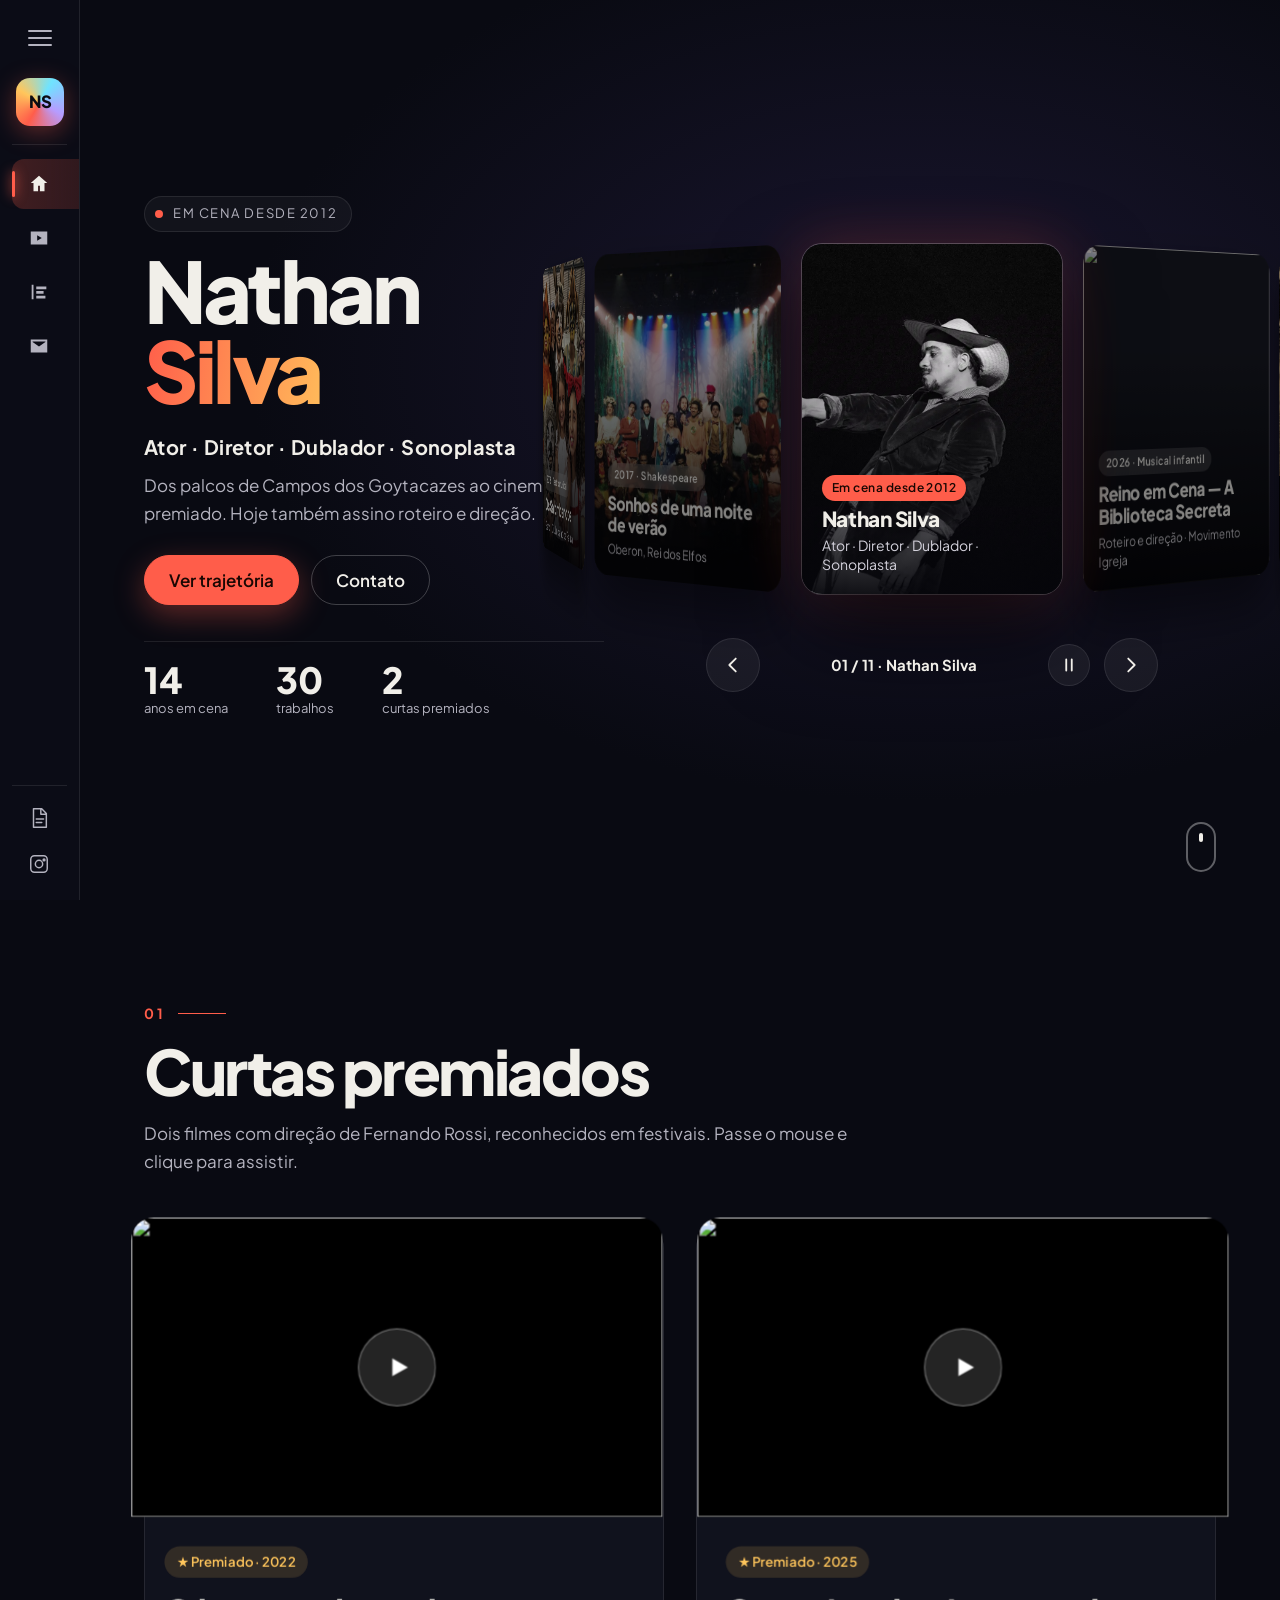
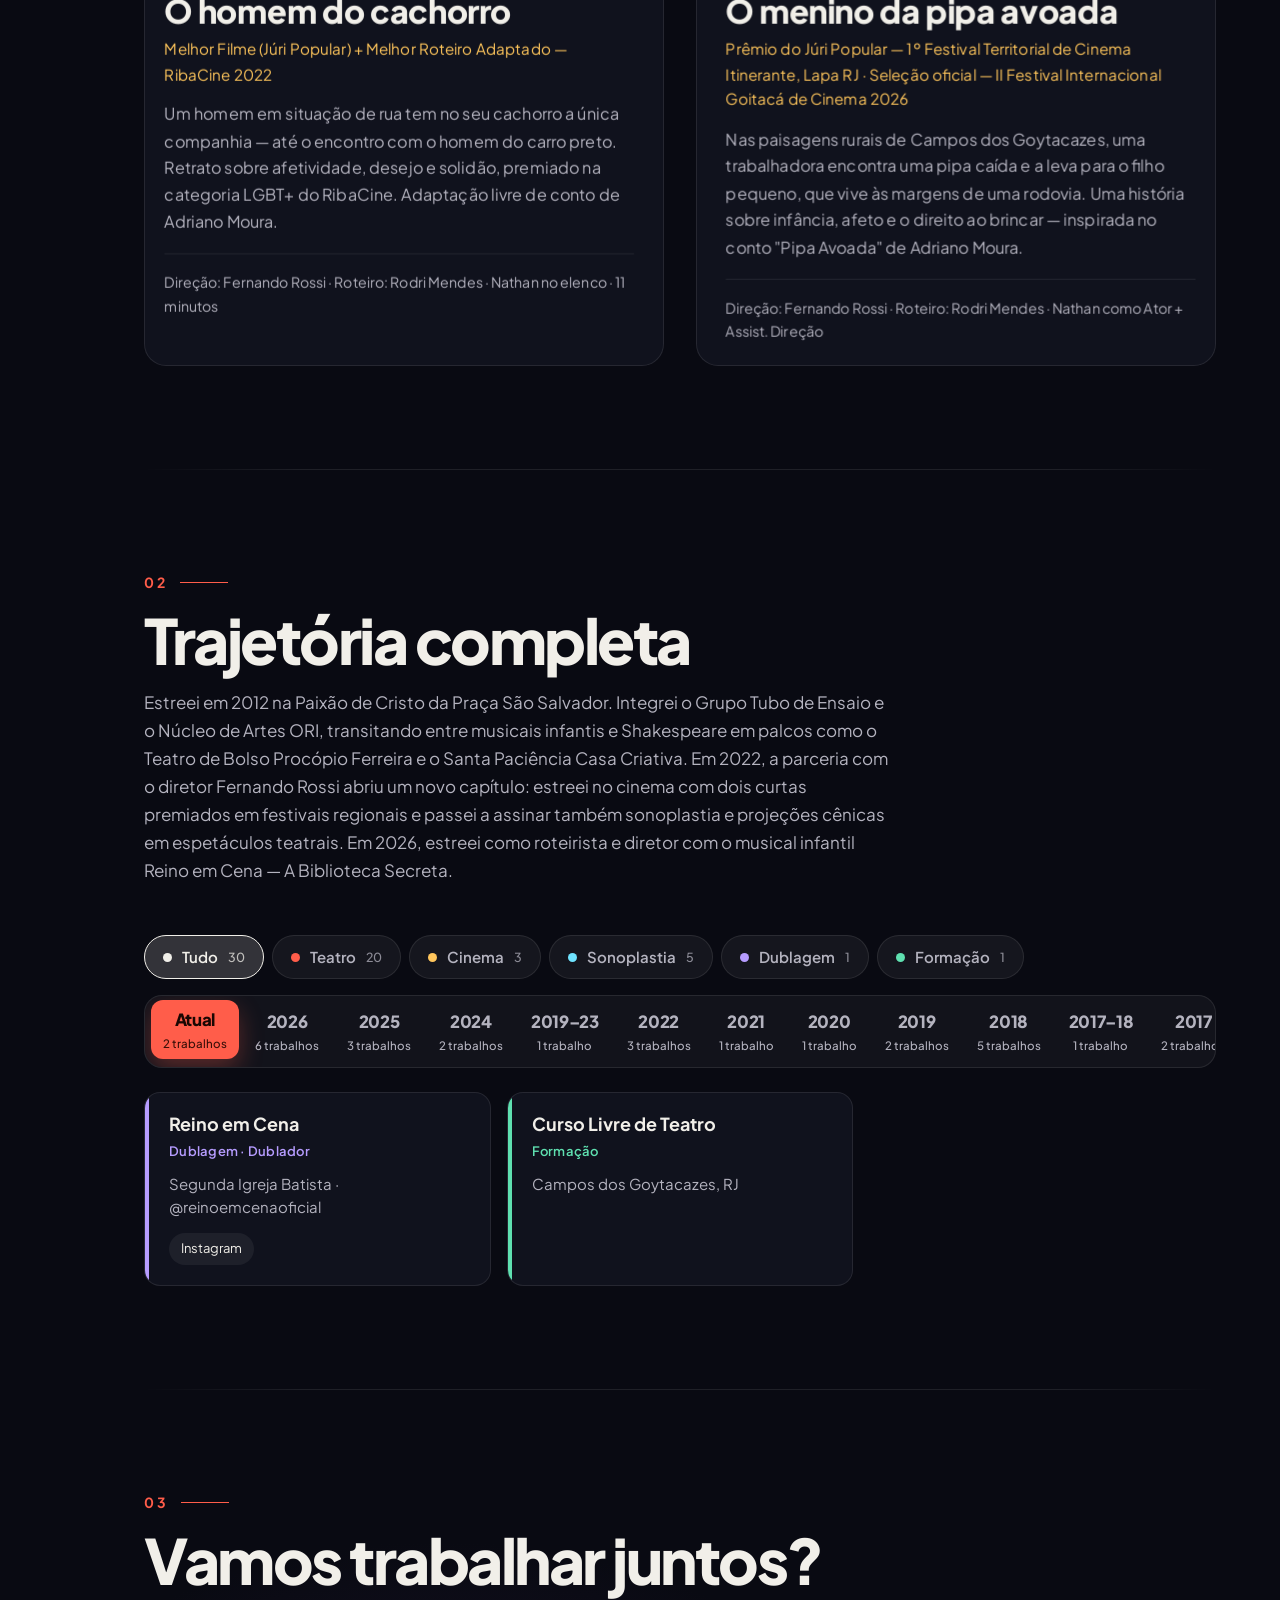
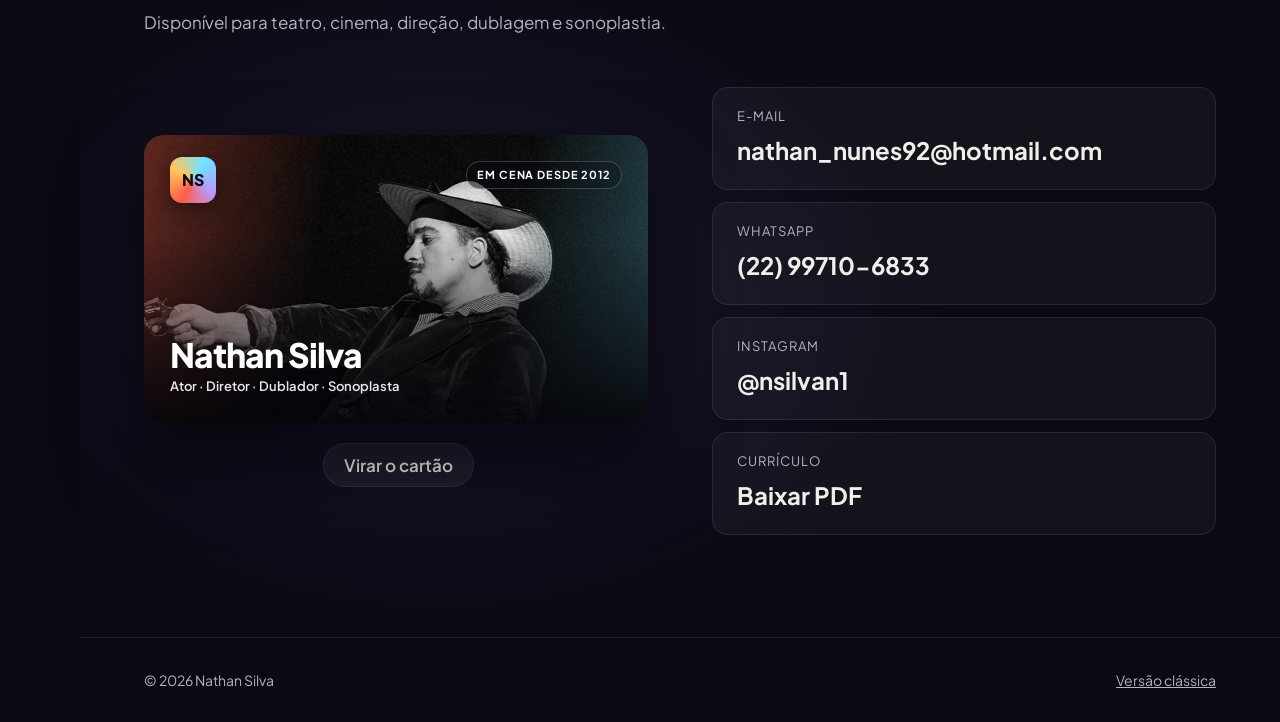
==== commit 708d8ba4: "Novo design vira a página principal; site antigo fica em /classico - Menu lateral expansível, roda 3" ====
--- a/index.html
+++ b/index.html
@@ -3,7 +3,7 @@
 <head>
   <meta charset="UTF-8">
   <meta name="viewport" content="width=device-width, initial-scale=1.0">
-  <meta name="description" content="Nathan Silva — Ator, diretor, dublador e sonoplasta. Campos dos Goytacazes, RJ.">
+  <meta name="description" content="Nathan Silva — ator, diretor, dublador e sonoplasta. Campos dos Goytacazes, RJ.">
   <meta name="author" content="Nathan Silva">
   <meta property="og:title" content="Nathan Silva — Ator">
   <meta property="og:description" content="Portfólio profissional. Ator dos palcos e das câmeras desde 2012. 2 curtas premiados. Roteiro e direção do musical Reino em Cena (2026).">
@@ -14,10 +14,14 @@
   <meta property="og:image:width" content="1200">
   <meta property="og:image:height" content="630">
   <meta name="twitter:card" content="summary_large_image">
-  <meta name="theme-color" content="#0e0c0a">
+  <meta name="theme-color" content="#090a12">
   <link rel="canonical" href="https://portfolio-artistico.vercel.app/">
-  <link rel="icon" href="data:image/svg+xml,%3Csvg xmlns='http://www.w3.org/2000/svg' viewBox='0 0 64 64'%3E%3Crect width='64' height='64' rx='12' fill='%230e0c0a'/%3E%3Ctext x='32' y='46' font-family='Georgia,serif' font-size='40' font-style='italic' fill='%23d4a964' text-anchor='middle'%3EN%3C/text%3E%3C/svg%3E">
   <title>Nathan Silva — Ator</title>
+  <link rel="icon" href="data:image/svg+xml,%3Csvg xmlns='http://www.w3.org/2000/svg' viewBox='0 0 64 64'%3E%3Crect width='64' height='64' rx='16' fill='%23090a12'/%3E%3Cpath d='M18 46V18l28 28V18' stroke='%23ff5d4a' stroke-width='6' fill='none' stroke-linecap='round' stroke-linejoin='round'/%3E%3C/svg%3E">
+  <link rel="preconnect" href="https://fonts.googleapis.com">
+  <link rel="preconnect" href="https://fonts.gstatic.com" crossorigin>
+  <link href="https://fonts.googleapis.com/css2?family=Plus+Jakarta+Sans:wght@400;500;600;700;800&display=swap" rel="stylesheet">
+  <link rel="stylesheet" href="site/estilo.css">
   <script type="application/ld+json">
   {
     "@context": "https://schema.org",
@@ -32,956 +36,175 @@
     "sameAs": ["https://instagram.com/nsilvan1"]
   }
   </script>
-  <link rel="preconnect" href="https://fonts.googleapis.com">
-  <link rel="preconnect" href="https://fonts.gstatic.com" crossorigin>
-  <link href="https://fonts.googleapis.com/css2?family=Instrument+Serif:ital@0;1&family=DM+Sans:ital,wght@0,300;0,400;0,500;1,300;1,400&display=swap" rel="stylesheet">
-  <link rel="stylesheet" href="css/styles.css">
 </head>
 <body>
-
-  <!-- NAV -->
-  <header class="header" id="header">
-    <nav class="nav">
-      <a href="#" class="nav__logo">Nathan Silva</a>
-      <ul class="nav__menu" id="nav-menu">
-        <li><a href="#curtas" class="nav__link" data-scroll-to="curtas">Curtas</a></li>
-        <li><a href="#destaques" class="nav__link" data-scroll-to="destaques">Destaques</a></li>
-        <li><a href="#creditos" class="nav__link" data-scroll-to="creditos">Créditos</a></li>
-        <li><a href="#contato" class="nav__link" data-scroll-to="contato">Contato</a></li>
+  <a class="pular" href="#conteudo">Pular para o conteúdo</a>
+
+  <!-- MENU LATERAL -->
+  <aside class="menu" id="menu" aria-label="Menu principal">
+    <button type="button" class="menu__alternar" id="menu-alternar" aria-expanded="false" aria-controls="menu-nav">
+      <span class="menu__hamb" aria-hidden="true"><span></span><span></span><span></span></span>
+      <span class="menu__rotulo">Menu</span>
+    </button>
+
+    <a class="menu__marca" href="#inicio" aria-label="Nathan Silva — início">
+      <span class="menu__mono" aria-hidden="true">NS</span>
+      <span class="menu__rotulo menu__nome">Nathan Silva<small>Ator · Campos, RJ</small></span>
+    </a>
+
+    <nav class="menu__nav" id="menu-nav">
+      <ul>
+        <li><a href="#inicio" data-secao="inicio">
+          <svg viewBox="0 0 24 24" aria-hidden="true"><path d="M12 3l9 8h-3v9h-5v-6h-2v6H6v-9H3z"/></svg>
+          <span class="menu__rotulo">Início</span></a></li>
+        <li><a href="#curtas" data-secao="curtas">
+          <svg viewBox="0 0 24 24" aria-hidden="true"><path d="M3 5h18v14H3zM10 9v6l5-3z"/></svg>
+          <span class="menu__rotulo">Curtas premiados</span></a></li>
+        <li><a href="#trajetoria" data-secao="trajetoria">
+          <svg viewBox="0 0 24 24" aria-hidden="true"><path d="M4 4h2v16H4zM9 6h11v3H9zM9 11h8v3H9zM9 16h10v3H9z"/></svg>
+          <span class="menu__rotulo">Trajetória</span></a></li>
+        <li><a href="#contato" data-secao="contato">
+          <svg viewBox="0 0 24 24" aria-hidden="true"><path d="M3 5h18v14H3zm2 2v.5l7 5 7-5V7z"/></svg>
+          <span class="menu__rotulo">Contato</span></a></li>
       </ul>
-      <button class="nav__toggle" id="nav-toggle" aria-label="Menu">
-        <span></span><span></span>
-      </button>
     </nav>
-  </header>
-
-  <!-- HERO -->
-  <section class="hero" id="hero">
-    <div class="hero__bg" aria-hidden="true"></div>
-    <div class="hero__inner">
-      <p class="hero__eyebrow">Ator &middot; Diretor &middot; Dublador &middot; Sonoplasta</p>
-      <h1 class="hero__name">Nathan Silva</h1>
-      <p class="hero__bio" id="sobre">
-        Estreei em 2012 na <em>Paixão de Cristo</em> da Praça São Salvador. Integrei o <em>Grupo Tubo de Ensaio</em> e o <em>Núcleo de Artes ORI</em>, transitando entre musicais infantis e Shakespeare em palcos como o Teatro de Bolso Procópio Ferreira e o Santa Paciência Casa Criativa. Em 2022, a parceria com o diretor <em>Fernando Rossi</em> abriu um novo capítulo: estreei no cinema com dois curtas premiados em festivais regionais e passei a assinar também sonoplastia e projeções cênicas em espetáculos teatrais. Em 2026, estreei como roteirista e diretor com o musical infantil <em>Reino em Cena — A Biblioteca Secreta</em>.
-      </p>
-      <button type="button" class="hero__bio-more" id="bio-more">Ler mais</button>
-      <div class="hero__meta">
-        <p class="hero__location">Campos dos Goytacazes, RJ</p>
-        <dl class="hero__facts">
-          <div>
-            <dt>Trajetória</dt>
-            <dd>Palcos desde 2012 &middot; sets desde 2022</dd>
+
+    <div class="menu__rodape">
+      <a href="portfolio-pdf.html?print" target="_blank" rel="noopener">
+        <svg viewBox="0 0 24 24" aria-hidden="true"><path d="M6 2h9l5 5v15H6zM14 3v5h5M9 13h8M9 17h6"/></svg>
+        <span class="menu__rotulo">Currículo PDF</span></a>
+      <a href="https://instagram.com/nsilvan1" target="_blank" rel="noopener">
+        <svg viewBox="0 0 24 24" aria-hidden="true"><path d="M7 3h10a4 4 0 014 4v10a4 4 0 01-4 4H7a4 4 0 01-4-4V7a4 4 0 014-4zm5 5a4 4 0 100 8 4 4 0 000-8zm5.5-1.5a1 1 0 100 2 1 1 0 000-2z"/></svg>
+        <span class="menu__rotulo">@nsilvan1</span></a>
+    </div>
+  </aside>
+  <div class="menu__veu" id="menu-veu" hidden></div>
+
+  <main id="conteudo" class="conteudo">
+
+    <!-- INÍCIO / PALCO 3D -->
+    <section class="inicio" id="inicio" aria-labelledby="inicio-nome">
+      <canvas class="inicio__canvas" id="palco3d" aria-hidden="true"></canvas>
+      <div class="inicio__texto">
+        <p class="inicio__pre"><span class="ponto" aria-hidden="true"></span>Em cena desde 2012</p>
+        <h1 class="inicio__nome" id="inicio-nome"><span>Nathan</span><span>Silva</span></h1>
+        <p class="inicio__funcoes">Ator · Diretor · Dublador · Sonoplasta</p>
+        <p class="inicio__bio">Dos palcos de Campos dos Goytacazes ao cinema premiado. Hoje também assino roteiro e direção.</p>
+        <div class="inicio__acoes">
+          <a class="botao botao--cheio" href="#trajetoria">Ver trajetória</a>
+          <a class="botao" href="#contato">Contato</a>
+        </div>
+        <ul class="inicio__numeros" aria-label="Em números">
+              <li><strong data-contar="14">14</strong><span>anos em cena</span></li>
+              <li><strong data-contar="30">30</strong><span>trabalhos</span></li>
+              <li><strong data-contar="2">2</strong><span>curtas premiados</span></li>
+            </ul>
+      </div>
+      <div class="inicio__roda">
+        <div class="carrossel" id="carrossel" role="region" aria-roledescription="carrossel" aria-label="Trabalhos em destaque">
+          <div class="carrossel__palco" id="carrossel-palco">
+            <div class="carrossel__anel" id="carrossel-anel"></div>
           </div>
-          <div>
-            <dt>Premiações</dt>
-            <dd>2 curtas premiados com <em>Fernando Rossi</em></dd>
-          </div>
-          <div>
-            <dt>Direção</dt>
-            <dd>Roteiro e direção do musical <em>Reino em Cena</em> (2026)</dd>
-          </div>
-        </dl>
+        </div>
+        <div class="carrossel__controles">
+          <button type="button" class="redondo" id="car-ant" aria-label="Trabalho anterior">
+            <svg viewBox="0 0 24 24" aria-hidden="true"><path d="M15 5l-7 7 7 7"/></svg></button>
+          <p class="carrossel__atual" id="car-atual" aria-live="polite"></p>
+          <button type="button" class="redondo redondo--pequeno" id="car-pausa" aria-pressed="false" aria-label="Pausar a roda">
+            <svg class="i-pausa" viewBox="0 0 24 24" aria-hidden="true"><path d="M9 6v12M15 6v12"/></svg>
+            <svg class="i-tocar" viewBox="0 0 24 24" aria-hidden="true"><path d="M8 5l11 7-11 7z"/></svg></button>
+          <button type="button" class="redondo" id="car-prox" aria-label="Próximo trabalho">
+            <svg viewBox="0 0 24 24" aria-hidden="true"><path d="M9 5l7 7-7 7"/></svg></button>
+        </div>
       </div>
-    </div>
-  </section>
-
-  <!-- CURTAS -->
-  <section class="curtas" id="curtas">
-    <div class="wrap">
-      <h2 class="section-label">Curtas premiados</h2>
-      <p class="curtas__intro">Dirigidos por <em>Fernando Rossi</em>. Reconhecidos em festivais regionais de cinema.</p>
-      <div class="curtas__grid">
-
-        <article class="curtas__item">
-          <button type="button" class="curtas__frame" data-video="AfaojNQX7nI" data-title="O homem do cachorro — Fernando Rossi (2022)" aria-label="Reproduzir: O homem do cachorro">
-            <img class="curtas__thumb" src="https://i.ytimg.com/vi/AfaojNQX7nI/hqdefault.jpg" alt="" loading="lazy" onload="if(this.naturalWidth>120){const b=new Image();b.onload=()=>{if(b.naturalWidth>=1280)this.src=b.src};b.src='https://i.ytimg.com/vi/AfaojNQX7nI/maxresdefault.jpg';}">
-            <span class="curtas__play" aria-hidden="true">
-              <svg viewBox="0 0 68 48" width="68" height="48"><path class="curtas__play-bg" d="M66.52 7.74c-.78-2.93-2.49-5.41-5.42-6.19C55.79.13 34 0 34 0S12.21.13 6.9 1.55c-2.93.78-4.63 3.26-5.42 6.19C.06 13.05 0 24 0 24s.06 10.95 1.48 16.26c.78 2.93 2.49 5.41 5.42 6.19C12.21 47.87 34 48 34 48s21.79-.13 27.1-1.55c2.93-.78 4.64-3.26 5.42-6.19C67.94 34.95 68 24 68 24s-.06-10.95-1.48-16.26z" fill="#f00"/><path d="M45 24 27 14v20" fill="#fff"/></svg>
-            </span>
-          </button>
-          <div class="curtas__info">
-            <span class="curtas__year">2022 <span class="badge badge--small">Premiado</span></span>
-            <h3 class="curtas__title">O homem do cachorro</h3>
-            <p class="curtas__tagline">Melhor Filme (Júri Popular) + Melhor Roteiro Adaptado — RibaCine 2022</p>
-            <p class="curtas__synopsis">Um homem em situação de rua tem no seu cachorro a única companhia — até o encontro com o homem do carro preto. Retrato sobre afetividade, desejo e solidão, premiado na categoria LGBT+ do RibaCine. Adaptação livre de conto de Adriano Moura.</p>
-            <p class="curtas__meta">Direção: Fernando Rossi &middot; Roteiro: Rodri Mendes &middot; Nathan no elenco &middot; 11 minutos</p>
-          </div>
-        </article>
-
-        <article class="curtas__item">
-          <button type="button" class="curtas__frame" data-video="CuZQeJSKTEY" data-start="4" data-title="O menino da pipa avoada — Fernando Rossi (2025)" aria-label="Reproduzir: O menino da pipa avoada">
-            <img class="curtas__thumb" src="https://i.ytimg.com/vi/CuZQeJSKTEY/hqdefault.jpg" alt="" loading="lazy" onload="if(this.naturalWidth>120){const b=new Image();b.onload=()=>{if(b.naturalWidth>=1280)this.src=b.src};b.src='https://i.ytimg.com/vi/CuZQeJSKTEY/maxresdefault.jpg';}">
-            <span class="curtas__play" aria-hidden="true">
-              <svg viewBox="0 0 68 48" width="68" height="48"><path class="curtas__play-bg" d="M66.52 7.74c-.78-2.93-2.49-5.41-5.42-6.19C55.79.13 34 0 34 0S12.21.13 6.9 1.55c-2.93.78-4.63 3.26-5.42 6.19C.06 13.05 0 24 0 24s.06 10.95 1.48 16.26c.78 2.93 2.49 5.41 5.42 6.19C12.21 47.87 34 48 34 48s21.79-.13 27.1-1.55c2.93-.78 4.64-3.26 5.42-6.19C67.94 34.95 68 24 68 24s-.06-10.95-1.48-16.26z" fill="#f00"/><path d="M45 24 27 14v20" fill="#fff"/></svg>
-            </span>
-          </button>
-          <div class="curtas__info">
-            <span class="curtas__year">2025 <span class="badge badge--small">Premiado</span></span>
-            <h3 class="curtas__title">O menino da pipa avoada</h3>
-            <p class="curtas__tagline">Prêmio do Júri Popular — 1º Festival Territorial de Cinema Itinerante, Lapa RJ &middot; Seleção oficial — II Festival Internacional Goitacá de Cinema 2026</p>
-            <p class="curtas__synopsis">Nas paisagens rurais de Campos dos Goytacazes, uma trabalhadora encontra uma pipa caída e a leva para o filho pequeno, que vive às margens de uma rodovia. Uma história sobre infância, afeto e o direito ao brincar — inspirada no conto "Pipa Avoada" de Adriano Moura.</p>
-            <p class="curtas__meta">Direção: Fernando Rossi &middot; Roteiro: Rodri Mendes &middot; Nathan como Ator + Assist. Direção</p>
-          </div>
-        </article>
-
-      </div>
-    </div>
-  </section>
-
-  <!-- DESTAQUES -->
-  <section class="destaques" id="destaques">
-    <div class="wrap">
-      <h2 class="section-label">Trabalhos em destaque</h2>
-      <p class="destaques__intro">Clique em um card para ver os detalhes.</p>
-      <div class="destaques__grid">
-
-        <button type="button" class="destaques__card destaques__card--photo" data-work="menino-pipa" aria-label="Abrir detalhes: O menino da pipa avoada">
-          <div class="destaques__photo" style="background-image:url('https://i.ytimg.com/vi/CuZQeJSKTEY/maxresdefault.jpg')">
-            <span class="destaques__badge"><span class="badge badge--small">Premiado</span></span>
-            <div class="destaques__info">
-              <span class="destaques__year">2025 &middot; Curta</span>
-              <h3 class="destaques__title">O menino da pipa avoada</h3>
-              <p class="destaques__meta">Ator + Assist. Direção &middot; Dir. Fernando Rossi</p>
+      <a class="inicio__rolar" href="#curtas" aria-label="Rolar para os curtas"><span></span></a>
+    </section>
+
+    <!-- CURTAS -->
+    <section class="secao" id="curtas" aria-labelledby="curtas-titulo">
+      <header class="secao__cab">
+        <p class="secao__num">01</p>
+        <h2 class="secao__titulo" id="curtas-titulo">Curtas premiados</h2>
+        <p class="secao__intro">Dois filmes com direção de Fernando Rossi, reconhecidos em festivais. Passe o mouse e clique para assistir.</p>
+      </header>
+      <div class="curtas" id="curtas-lista"></div>
+    </section>
+
+    <!-- TRAJETÓRIA -->
+    <section class="secao" id="trajetoria" aria-labelledby="trajetoria-titulo">
+      <header class="secao__cab">
+        <p class="secao__num">02</p>
+        <h2 class="secao__titulo" id="trajetoria-titulo">Trajetória completa</h2>
+        <p class="secao__intro" id="trajetoria-bio"></p>
+      </header>
+      <div class="filtros" id="filtros" role="group" aria-label="Filtrar por área"></div>
+      <div class="linha-anos" id="linha-anos" role="tablist" aria-label="Escolha o ano"></div>
+      <div class="anos" id="anos"></div>
+    </section>
+
+    <!-- CONTATO -->
+    <section class="secao contato" id="contato" aria-labelledby="contato-titulo">
+      <header class="secao__cab">
+        <p class="secao__num">03</p>
+        <h2 class="secao__titulo" id="contato-titulo">Vamos trabalhar juntos?</h2>
+        <p class="secao__intro">Disponível para teatro, cinema, direção, dublagem e sonoplastia.</p>
+      </header>
+      <div class="contato__grade">
+        <div class="cartao" id="cartao">
+          <div class="cartao__giro" id="cartao-giro">
+            <div class="cartao__face cartao__frente" aria-hidden="true">
+              <img class="cartao__foto" src="site/img/cartao-frente.webp" alt="" width="880" height="502" loading="lazy">
+              <span class="cartao__mono">NS</span>
+              <span class="cartao__selo">Em cena desde 2012</span>
+              <span class="cartao__texto">
+                <span class="cartao__nome">Nathan Silva</span>
+                <span class="cartao__cargo">Ator · Diretor · Dublador · Sonoplasta</span>
+              </span>
+            </div>
+            <div class="cartao__face cartao__verso" aria-hidden="true">
+              <img class="cartao__foto" src="site/img/cartao-verso.webp" alt="" width="880" height="503" loading="lazy">
+              <span class="cartao__dados">
+                <span class="cartao__linha"><small>E-mail</small>nathan_nunes92@hotmail.com</span>
+                <span class="cartao__linha"><small>WhatsApp</small>(22) 99710-6833</span>
+                <span class="cartao__linha"><small>Instagram</small>@nsilvan1</span>
+              </span>
+              <span class="cartao__rodape">Campos dos Goytacazes · RJ</span>
+              <span class="cartao__mono cartao__mono--verso">NS</span>
             </div>
           </div>
-        </button>
-
-        <button type="button" class="destaques__card destaques__card--photo" data-work="homem-cachorro" aria-label="Abrir detalhes: O homem do cachorro">
-          <div class="destaques__photo" style="background-image:url('https://i.ytimg.com/vi/AfaojNQX7nI/hqdefault.jpg')">
-            <span class="destaques__badge"><span class="badge badge--small">Premiado</span></span>
-            <div class="destaques__info">
-              <span class="destaques__year">2022 &middot; Curta</span>
-              <h3 class="destaques__title">O homem do cachorro</h3>
-              <p class="destaques__meta">Ator &middot; Dir. Fernando Rossi</p>
-            </div>
-          </div>
-        </button>
-
-        <button type="button" class="destaques__card destaques__card--photo" data-work="reino-musical" aria-label="Abrir detalhes: Musical Reino em Cena — A Biblioteca Secreta">
-          <div class="destaques__photo" style="background-image:url('https://i.ytimg.com/vi/IrnY2JF9JDY/hqdefault.jpg')">
-            <div class="destaques__info">
-              <span class="destaques__year">2026 &middot; Musical infantil</span>
-              <h3 class="destaques__title">Reino em Cena — A Biblioteca Secreta</h3>
-              <p class="destaques__meta">Roteiro e direção &middot; Movimento Igreja</p>
-            </div>
-          </div>
-        </button>
-
-        <button type="button" class="destaques__card destaques__card--index destaques__card--wide" data-work="sol-feriu" aria-label="Abrir detalhes: O Sol Feriu a Terra e a Chaga se Alastrou">
-          <span class="destaques__year">2026 &middot; Teatro</span>
-          <h3 class="destaques__title">O Sol Feriu a Terra e a Chaga se Alastrou</h3>
-          <p class="destaques__meta">Vital Santos &middot; Dir. Fernando Rossi &middot; Teatro de Bolso, 27–29/11</p>
-          <span class="destaques__arrow" aria-hidden="true">&rarr;</span>
-        </button>
-
-        <button type="button" class="destaques__card destaques__card--index" data-work="ponciano" aria-label="Abrir detalhes: Ponciano — De Amores — Furtado">
-          <span class="destaques__year">2025–2026 &middot; Teatro</span>
-          <h3 class="destaques__title">Ponciano — De Amores — Furtado</h3>
-          <p class="destaques__meta">Comédia musical &middot; Dir. Fernando Rossi</p>
-          <span class="destaques__arrow" aria-hidden="true">&rarr;</span>
-        </button>
-
-        <button type="button" class="destaques__card destaques__card--index" data-work="3-e-par" aria-label="Abrir detalhes: 3 e Par">
-          <span class="destaques__year">2019–23 &middot; Websérie</span>
-          <h3 class="destaques__title">3 e Par</h3>
-          <p class="destaques__meta">Ator &middot; Dir. Karol Cerqueira</p>
-          <span class="destaques__arrow" aria-hidden="true">&rarr;</span>
-        </button>
-
-        <button type="button" class="destaques__card destaques__card--index" data-work="james-holmes" aria-label="Abrir detalhes: Eu me chamo James Holmes">
-          <span class="destaques__year">2019 &middot; Teatro</span>
-          <h3 class="destaques__title">Eu me chamo James Holmes</h3>
-          <p class="destaques__meta">Grupo Nós Experimento &middot; Macaé</p>
-          <span class="destaques__arrow" aria-hidden="true">&rarr;</span>
-        </button>
-
-        <button type="button" class="destaques__card destaques__card--index" data-work="mágico-oz" aria-label="Abrir detalhes: O Mágico de Oz">
-          <span class="destaques__year">2019 &middot; Teatro infantil</span>
-          <h3 class="destaques__title">O Mágico de Oz</h3>
-          <p class="destaques__meta">Teatro de Bolso Procópio Ferreira</p>
-          <span class="destaques__arrow" aria-hidden="true">&rarr;</span>
-        </button>
-
-        <button type="button" class="destaques__card destaques__card--index" data-work="saltimbancos" aria-label="Abrir detalhes: Os Saltimbancos">
-          <span class="destaques__year">2018 &middot; Teatro musical</span>
-          <h3 class="destaques__title">Os Saltimbancos</h3>
-          <p class="destaques__meta">Gato &middot; Dir. Luciano de Paula</p>
-          <span class="destaques__arrow" aria-hidden="true">&rarr;</span>
-        </button>
-
-        <button type="button" class="destaques__card destaques__card--index" data-work="sonhos-verão" aria-label="Abrir detalhes: Sonhos de uma noite de verão">
-          <span class="destaques__year">2017 &middot; Shakespeare</span>
-          <h3 class="destaques__title">Sonhos de uma noite de verão</h3>
-          <p class="destaques__meta">Oberon, Rei dos Elfos</p>
-          <span class="destaques__arrow" aria-hidden="true">&rarr;</span>
-        </button>
-
+          <button type="button" class="cartao__virar" id="cartao-virar" aria-pressed="false">Virar o cartão</button>
+        </div>
+        <ul class="contato__lista">
+          <li><a class="contato__item" href="mailto:nathan_nunes92@hotmail.com"><span>E-mail</span><strong>nathan_nunes92@hotmail.com</strong></a></li>
+          <li><a class="contato__item" href="https://wa.me/5522997106833?text=Ol%C3%A1%20Nathan%2C%20vi%20seu%20portf%C3%B3lio" target="_blank" rel="noopener"><span>WhatsApp</span><strong>(22) 99710-6833</strong></a></li>
+          <li><a class="contato__item" href="https://instagram.com/nsilvan1" target="_blank" rel="noopener"><span>Instagram</span><strong>@nsilvan1</strong></a></li>
+          <li><a class="contato__item" href="portfolio-pdf.html?print" target="_blank" rel="noopener"><span>Currículo</span><strong>Baixar PDF</strong></a></li>
+        </ul>
       </div>
-    </div>
-  </section>
-
-  <!-- MODAL — detalhes do espetáculo -->
-  <dialog class="modal" id="work-modal" aria-labelledby="modal-title">
-    <button type="button" class="modal__close" aria-label="Fechar">&times;</button>
-    <div class="modal__hero" id="modal-hero">
-      <div class="modal__hero-info">
-        <span class="modal__year" id="modal-year"></span>
-        <h3 class="modal__title" id="modal-title"></h3>
-        <p class="modal__tagline" id="modal-tagline"></p>
-      </div>
-    </div>
-    <div class="modal__body">
-      <p class="modal__synopsis" id="modal-synopsis"></p>
-      <div class="modal__grid">
-        <div class="modal__main">
-          <dl class="modal__credits" id="modal-credits"></dl>
-        </div>
-        <aside class="modal__aside">
-          <div class="modal__awards" id="modal-awards" hidden>
-            <h4>Premiações</h4>
-            <ul id="modal-awards-list"></ul>
-          </div>
-          <div class="modal__links" id="modal-links" hidden>
-            <h4>Links</h4>
-            <ul id="modal-links-list"></ul>
-          </div>
-        </aside>
-      </div>
+    </section>
+
+    <footer class="rodape">
+      <span>© 2026 Nathan Silva</span>
+      <a href="classico">Versão clássica</a>
+    </footer>
+  </main>
+
+  <!-- FICHA (dialog) -->
+  <dialog class="ficha" id="ficha" aria-labelledby="ficha-titulo">
+    <button type="button" class="ficha__fechar redondo" id="ficha-fechar" aria-label="Fechar">
+      <svg viewBox="0 0 24 24" aria-hidden="true"><path d="M6 6l12 12M18 6L6 18"/></svg></button>
+    <div class="ficha__capa" id="ficha-capa" hidden><img id="ficha-img" alt=""></div>
+    <div class="ficha__corpo">
+      <p class="ficha__ano" id="ficha-ano"></p>
+      <h2 class="ficha__titulo" id="ficha-titulo"></h2>
+      <p class="ficha__linha" id="ficha-linha"></p>
+      <p class="ficha__sinopse" id="ficha-sinopse"></p>
+      <dl class="ficha__creditos" id="ficha-creditos"></dl>
+      <ul class="ficha__links" id="ficha-links"></ul>
     </div>
   </dialog>
 
-  <!-- CREDITOS — timeline com filtros -->
-  <section class="creditos" id="creditos">
-    <div class="wrap">
-      <h2 class="section-label">Ficha completa</h2>
-
-      <div class="creditos__filters" role="tablist">
-        <button type="button" class="creditos__filter is-active" data-filter="all">Tudo <span></span></button>
-        <button type="button" class="creditos__filter" data-filter="audiovisual">Audiovisual <span></span></button>
-        <button type="button" class="creditos__filter" data-filter="teatro">Teatro <span></span></button>
-        <button type="button" class="creditos__filter" data-filter="sonoplastia">Sonoplastia <span></span></button>
-        <button type="button" class="creditos__filter" data-filter="dublagem">Dublagem <span></span></button>
-        <button type="button" class="creditos__filter" data-filter="formacao">Formação <span></span></button>
-      </div>
-
-      <div class="chapters is-collapsed" id="chapters">
-
-        <section class="chapter" data-year="atual">
-          <header class="chapter__header">
-            <h3 class="chapter__year">Atual</h3>
-            <span class="chapter__line" aria-hidden="true"></span>
-            <span class="chapter__count">2</span>
-          </header>
-          <ul class="chapter__items">
-            <li class="work" data-type="dublagem">
-              <h4 class="work__title">Reino em Cena</h4><span class="work__meta">Dublagem &middot; Dublador</span>
-              <p class="work__extra">Segunda Igreja Batista &middot; @reinoemcenaoficial</p>
-              <ul class="work__sources"><li><a href="https://www.instagram.com/reinoemcenaoficial/" target="_blank" rel="noopener">Instagram</a></li></ul>
-            </li>
-            <li class="work" data-type="formacao">
-              <h4 class="work__title">Curso Livre de Teatro</h4><span class="work__meta">Formação</span>
-              <p class="work__extra">Campos dos Goytacazes, RJ</p>
-            </li>
-          </ul>
-        </section>
-
-        <section class="chapter" data-year="2026">
-          <header class="chapter__header">
-            <h3 class="chapter__year">2026</h3>
-            <span class="chapter__line" aria-hidden="true"></span>
-            <span class="chapter__count">6</span>
-          </header>
-          <ul class="chapter__items">
-            <li class="work" data-type="teatro">
-              <h4 class="work__title">O Sol Feriu a Terra e a Chaga se Alastrou</h4><span class="work__meta">Teatro &middot; Fantasia mágica musical &middot; Ator</span>
-              <p class="work__extra">Texto de Vital Santos &middot; Adaptação e dir. Fernando Rossi &middot; Grupo Teatral da Escola de Dança Ronaldo Vasconcelos &middot; Temporada no Teatro de Bolso Procópio Ferreira (27 a 29 de novembro) &middot; Antes: Academia Campista de Letras e Casarão Centro Cultural (27 e 28 de agosto), no evento Balbúrdia PoÉtica</p>
-              <ul class="work__sources">
-                <li><a href="https://campos.rj.gov.br/2026/11/24/teatro-de-bolso-recebe-cinco-apresentacoes-de-teatro-nos-dias-27-28-e-29-de-novembro/" target="_blank" rel="noopener">Prefeitura</a></li>
-                <li><a href="https://www.instagram.com/reel/DgIIkVPtN-D/" target="_blank" rel="noopener">J3 News</a></li>
-                <li><a href="https://www.instagram.com/p/DclC6eVRKz2/" target="_blank" rel="noopener">Cartaz (agosto)</a></li>
-                <li><a href="https://www.instagram.com/p/DcqjpnelVpz/" target="_blank" rel="noopener">Elenco</a></li>
-                <li><a href="https://www.instagram.com/p/DclHguclTID/" target="_blank" rel="noopener">Melhores momentos</a></li>
-              </ul>
-            </li>
-            <li class="work" data-type="teatro">
-              <h4 class="work__title">Ponciano — De Amores — Furtado (circulação)</h4><span class="work__meta">Teatro &middot; Comédia musical &middot; Ator</span>
-              <p class="work__extra">Dramaturgia de Arlete Sendra &middot; Dir. Fernando Rossi &middot; Circulação pelo Norte Fluminense (Edital Fluxos Fluminenses 2026) &middot; Estreia da turnê em São Fidélis, Teatro Sônia Sota (21 de novembro)</p>
-              <ul class="work__sources">
-                <li><a href="https://www.instagram.com/p/Df5Dy2Ppblq/" target="_blank" rel="noopener">São Fidélis</a></li>
-                <li><a href="https://www.instagram.com/p/Df0cPdOzFCP/" target="_blank" rel="noopener">Datas da circulação</a></li>
-                <li><a href="https://www.instagram.com/ponciano.furtado/" target="_blank" rel="noopener">Instagram</a></li>
-              </ul>
-            </li>
-            <li class="work" data-type="teatro">
-              <h4 class="work__title">Musical Reino em Cena — A Biblioteca Secreta</h4><span class="work__meta">Teatro musical infantil &middot; Roteiro e direção</span>
-              <p class="work__extra">Projeto Reino em Cena &middot; Movimento Igreja / Segunda Igreja Batista de Campos &middot; Apresentação em 3 de outubro, com transmissão ao vivo</p>
-              <ul class="work__sources">
-                <li><a href="https://www.youtube.com/watch?v=IrnY2JF9JDY" target="_blank" rel="noopener">Gravação no YouTube</a></li>
-                <li><a href="https://www.instagram.com/reinoemcenaoficial/" target="_blank" rel="noopener">Instagram</a></li>
-              </ul>
-            </li>
-            <li class="work" data-type="teatro">
-              <h4 class="work__title">Cinzas</h4><span class="work__meta">Teatro &middot; Sonoplastia</span>
-              <p class="work__extra">Coletivo Teatral Àkàrà &middot; Teatro de Bolso Procópio Ferreira (jul–ago) &middot; Sessões com visita sensorial acessível</p>
-              <ul class="work__sources">
-                <li><a href="https://www.instagram.com/espetaculocinzas/" target="_blank" rel="noopener">Instagram</a></li>
-              </ul>
-            </li>
-            <li class="work" data-type="teatro">
-              <h4 class="work__title">Hamlet não. Horácio!</h4><span class="work__meta">Teatro &middot; Sonoplastia e projeção</span>
-              <p class="work__extra">Ruptura Cia de Arte &middot; Dir. Fernando Rossi &middot; Dramaturgia de Lucas Machado &middot; Teatro de Bolso Procópio Ferreira (jun–jul)</p>
-              <ul class="work__sources">
-                <li><a href="https://capitalfmradio.com.br/hamlet-nao-horacio-estreia-no-teatro-de-bolso-com-releitura-do-classico-de-shakespeare/" target="_blank" rel="noopener">Rádio Capital FM</a></li>
-                <li><a href="https://campos24horas.com.br/noticia/hamlet-nao-horacio-leva-humor-e-metalinguagem-ao-palco-do-teatro-de-bolso" target="_blank" rel="noopener">Campos 24 Horas</a></li>
-              </ul>
-            </li>
-            <li class="work" data-type="teatro">
-              <h4 class="work__title">Uma Promessa pra São Salvador</h4><span class="work__meta">Teatro &middot; Coletivo Real de Teatro</span>
-              <p class="work__extra">Teatro de Bolso Procópio Ferreira</p>
-            </li>
-          </ul>
-        </section>
-
-        <section class="chapter" data-year="2025">
-          <header class="chapter__header">
-            <h3 class="chapter__year">2025</h3>
-            <span class="chapter__line" aria-hidden="true"></span>
-            <span class="chapter__count">3</span>
-          </header>
-          <ul class="chapter__items">
-            <li class="work work--premiado" data-type="audiovisual">
-              <h4 class="work__title">O menino da pipa avoada <span class="badge">Premiado</span></h4><span class="work__meta">Curta-metragem &middot; Ator + Assist. Direção</span>
-              <p class="work__extra">Dir. Fernando Rossi &middot; Prêmio do Júri Popular — 1º Fest. Territorial Cinema Itinerante, Lapa RJ &middot; Seleção oficial da Mostra Olhares do Interior — II Festival Internacional Goitacá de Cinema (ago 2026)</p>
-              <ul class="work__sources">
-                <li><a href="https://www.youtube.com/watch?v=CuZQeJSKTEY" target="_blank" rel="noopener">YouTube</a></li>
-                <li><a href="https://www.instagram.com/p/DSOkwJsDfXH/" target="_blank" rel="noopener">Premiação @outrar.producoes</a></li>
-                <li><a href="https://nf10.com.br/wp-content/uploads/2026/08/festival-goitaca-de-cinema-homenageia-tonico-pereira-e-divulga-programacao-da-2a-edicao.pdf" target="_blank" rel="noopener">Programação Festival Goitacá</a></li>
-              </ul>
-            </li>
-            <li class="work" data-type="teatro">
-              <h4 class="work__title">Ponciano — De Amores — Furtado</h4><span class="work__meta">Teatro &middot; Comédia musical &middot; Ator</span>
-              <p class="work__extra">Dir. Fernando Rossi &middot; Teatro de Bolso &middot; Lei Paulo Gustavo</p>
-              <ul class="work__sources">
-                <li><a href="https://capitalfmradio.com.br/espetaculo-ponciano-de-amores-furtado-estreia-em-campos/" target="_blank" rel="noopener">Capital FM</a></li>
-                <li><a href="https://www.portalozk.com/vaf/noticias/entretenimento/teatro-de-bolso-recebe-ponciano-de-amores-furtado-neste-final-de-semana/44063/" target="_blank" rel="noopener">Portal OZK</a></li>
-                <li><a href="https://www.campos.rj.gov.br/exibirNoticia.php?id_noticia=98773" target="_blank" rel="noopener">Prefeitura</a></li>
-              </ul>
-            </li>
-            <li class="work" data-type="sonoplastia">
-              <h4 class="work__title">Conversas com Chocolate</h4><span class="work__meta">Sonoplastia &middot; Projeções cênicas</span>
-              <p class="work__extra">Dir. Fernando Rossi &middot; Teatro de Bolso</p>
-              <ul class="work__sources">
-                <li><a href="https://campos.rj.gov.br/exibirNoticia.php?id_noticia=97681" target="_blank" rel="noopener">Prefeitura</a></li>
-                <li><a href="https://j3news.com/2025/07/05/peca-conversas-com-chocolate-em-cartaz-neste-fim-de-semana-no-teatro-de-bolso/" target="_blank" rel="noopener">J3News</a></li>
-              </ul>
-            </li>
-          </ul>
-        </section>
-
-        <section class="chapter" data-year="2024">
-          <header class="chapter__header">
-            <h3 class="chapter__year">2024</h3>
-            <span class="chapter__line" aria-hidden="true"></span>
-            <span class="chapter__count">2</span>
-          </header>
-          <ul class="chapter__items">
-            <li class="work" data-type="sonoplastia">
-              <h4 class="work__title">"fernandos" em busca de Pessoa</h4><span class="work__meta">Sonoplastia e Projeções</span>
-              <p class="work__extra">Dir. Fernando Rossi &middot; Teatro de Bolso</p>
-              <ul class="work__sources">
-                <li><a href="https://j3news.com/2024/10/24/espetaculo-no-teatro-de-bolso-retrata-o-poeta-portugues-fernando-pessoa/" target="_blank" rel="noopener">J3News</a></li>
-                <li><a href="https://www.folha1.com.br/cultura_e_lazer/2024/10/1303305-espetaculo-fernandos-em-busca-de-pessoa-chega-ao-teatro-de-bolso-procopio-ferreira-em-campos.html" target="_blank" rel="noopener">Folha1</a></li>
-              </ul>
-            </li>
-            <li class="work" data-type="sonoplastia">
-              <h4 class="work__title">O Beijo da Mulher Aranha</h4><span class="work__meta">Som e Projeção</span>
-              <p class="work__extra">Dir. Fernando Rossi &middot; Teatro de Bolso</p>
-              <ul class="work__sources"><li><a href="https://www.campos.rj.gov.br/exibirNoticia.php?id_noticia=91979" target="_blank" rel="noopener">Prefeitura</a></li></ul>
-            </li>
-          </ul>
-        </section>
-
-        <section class="chapter" data-year="2019-23">
-          <header class="chapter__header">
-            <h3 class="chapter__year">2019 <span class="chapter__range">— 2023</span></h3>
-            <span class="chapter__line" aria-hidden="true"></span>
-            <span class="chapter__count">1</span>
-          </header>
-          <ul class="chapter__items">
-            <li class="work" data-type="audiovisual">
-              <h4 class="work__title">3 e Par</h4><span class="work__meta">Websérie &middot; Ator</span>
-              <p class="work__extra">Dir. Karol Cerqueira</p>
-              <ul class="work__sources">
-                <li><a href="https://www.youtube.com/@webserie3epar" target="_blank" rel="noopener">YouTube</a></li>
-                <li><a href="https://www.instagram.com/webserie3epar/" target="_blank" rel="noopener">Instagram</a></li>
-              </ul>
-            </li>
-          </ul>
-        </section>
-
-        <section class="chapter" data-year="2022">
-          <header class="chapter__header">
-            <h3 class="chapter__year">2022</h3>
-            <span class="chapter__line" aria-hidden="true"></span>
-            <span class="chapter__count">3</span>
-          </header>
-          <ul class="chapter__items">
-            <li class="work work--premiado" data-type="audiovisual">
-              <h4 class="work__title">O homem do cachorro <span class="badge">Premiado</span></h4><span class="work__meta">Curta-metragem &middot; Ator</span>
-              <p class="work__extra">Dir. Fernando Rossi &middot; Melhor Filme + Melhor Roteiro — RibaCine 2022 (LGBT+)</p>
-              <ul class="work__sources">
-                <li><a href="https://www.youtube.com/watch?v=AfaojNQX7nI" target="_blank" rel="noopener">YouTube</a></li>
-                <li><a href="https://www.folha1.com.br/blogs/blogdomatheusberriel/2022/10/1285689-filme-de-fernando-rossi-e-rodri-mendes-leva-dois-premios-no-festival-de-cinema-de-rio-bonito.html" target="_blank" rel="noopener">Folha1</a></li>
-                <li><a href="https://uenf.br/portal/noticias/cine-darcy-da-uenf-exibiu-producoes-audiovisuais-campistas-faroeste-cabrunco-e-o-homem-do-cachorro/" target="_blank" rel="noopener">UENF</a></li>
-              </ul>
-            </li>
-            <li class="work" data-type="sonoplastia">
-              <h4 class="work__title">O Julgamento de Lucifer</h4><span class="work__meta">Sonoplastia</span>
-              <p class="work__extra">Dir. Fernando Rossi &middot; Teatro de Bolso</p>
-              <ul class="work__sources">
-                <li><a href="https://www.folha1.com.br/cultura_e_lazer/2022/11/1286040-espetaculo-o-julgamento-de-lucifer-no-teatro-de-bolso-de-sexta-a-domingo.html" target="_blank" rel="noopener">Folha1</a></li>
-                <li><a href="https://campos.rj.gov.br/exibirNoticia.php?id_noticia=76813" target="_blank" rel="noopener">Prefeitura</a></li>
-              </ul>
-            </li>
-            <li class="work" data-type="sonoplastia">
-              <h4 class="work__title">Anti-Amor</h4><span class="work__meta">Sonoplastia</span>
-              <p class="work__extra">Dir. Rodri Mendes &middot; Texto: Lucas Machado e Rodri Mendes &middot; Campos/RJ</p>
-            </li>
-          </ul>
-        </section>
-
-        <section class="chapter chapter--old" data-year="2021">
-          <header class="chapter__header">
-            <h3 class="chapter__year">2021</h3>
-            <span class="chapter__line" aria-hidden="true"></span>
-            <span class="chapter__count">1</span>
-          </header>
-          <ul class="chapter__items">
-            <li class="work" data-type="teatro">
-              <h4 class="work__title">Encontro no bar</h4><span class="work__meta">Teatro &middot; Leituras Santas &middot; Ator</span>
-              <p class="work__extra">Santa Paciência Casa Criativa</p>
-            </li>
-          </ul>
-        </section>
-
-        <section class="chapter chapter--old" data-year="2020">
-          <header class="chapter__header">
-            <h3 class="chapter__year">2020</h3>
-            <span class="chapter__line" aria-hidden="true"></span>
-            <span class="chapter__count">1</span>
-          </header>
-          <ul class="chapter__items">
-            <li class="work" data-type="teatro">
-              <h4 class="work__title">Piquenique no Front</h4><span class="work__meta">Teatro &middot; Leituras Santas &middot; Ator</span>
-              <p class="work__extra">Dir. Fernando Rossi &middot; Online (pandemia)</p>
-            </li>
-          </ul>
-        </section>
-
-        <section class="chapter chapter--old" data-year="2019">
-          <header class="chapter__header">
-            <h3 class="chapter__year">2019</h3>
-            <span class="chapter__line" aria-hidden="true"></span>
-            <span class="chapter__count">2</span>
-          </header>
-          <ul class="chapter__items">
-            <li class="work" data-type="teatro">
-              <h4 class="work__title">Eu me chamo James Holmes</h4><span class="work__meta">Teatro &middot; Ator</span>
-              <p class="work__extra">Grupo Nós Experimento &middot; Rinha das Artes, Macaé</p>
-              <ul class="work__sources"><li><a href="https://www.instagram.com/nosexperimento/" target="_blank" rel="noopener">Instagram</a></li></ul>
-            </li>
-            <li class="work" data-type="teatro">
-              <h4 class="work__title">O Mágico de Oz</h4><span class="work__meta">Teatro &middot; Ator</span>
-              <p class="work__extra">Teatro de Bolso Procópio Ferreira</p>
-              <ul class="work__sources"><li><a href="https://www.facebook.com/tbprocopioferreira/videos/m%C3%A1gico-de-oz-sess%C3%A3o-extra-domingo-20102019-%C3%A0s-1830/2562838530474286/" target="_blank" rel="noopener">Facebook Teatro de Bolso</a></li></ul>
-            </li>
-          </ul>
-        </section>
-
-        <section class="chapter chapter--old" data-year="2018">
-          <header class="chapter__header">
-            <h3 class="chapter__year">2018</h3>
-            <span class="chapter__line" aria-hidden="true"></span>
-            <span class="chapter__count">5</span>
-          </header>
-          <ul class="chapter__items">
-            <li class="work" data-type="teatro">
-              <h4 class="work__title">Os Saltimbancos</h4><span class="work__meta">Teatro musical &middot; Gato &middot; Ator</span>
-              <p class="work__extra">Núcleo de Artes ORI &middot; Dir. Luciano de Paula &middot; Bienal do Livro &middot; Teatro de Bolso &middot; Projeto 1001 Espetáculos</p>
-              <ul class="work__sources"><li><a href="https://campos.rj.gov.br/exibirNoticia.php?id_noticia=49272" target="_blank" rel="noopener">Prefeitura</a></li></ul>
-            </li>
-            <li class="work" data-type="teatro">
-              <h4 class="work__title">O palhaço Paçoca no mundo mágico das Histórias</h4><span class="work__meta">Teatro &middot; Ator</span>
-              <p class="work__extra">Núcleo de Artes ORI &middot; Teatro de Bolso Procópio Ferreira</p>
-              <ul class="work__sources"><li><a href="https://campos.rj.gov.br/exibirNoticia.php?id_noticia=48944" target="_blank" rel="noopener">Prefeitura</a></li></ul>
-            </li>
-            <li class="work" data-type="teatro">
-              <h4 class="work__title">O Pagador de Promessas</h4><span class="work__meta">Teatro &middot; Dias Gomes &middot; Ator</span>
-              <p class="work__extra">Teatro de Bolso Procópio Ferreira</p>
-            </li>
-            <li class="work" data-type="teatro">
-              <h4 class="work__title">Esquetes: Calabar, Eles não usam Black Tie, Ópera do Malandro, Vestido de Noiva</h4><span class="work__meta">Teatro &middot; Ator</span>
-              <p class="work__extra">Curso Livre de Teatro</p>
-            </li>
-            <li class="work" data-type="teatro">
-              <h4 class="work__title">O Tango dos Assassinos</h4><span class="work__meta">Teatro &middot; Esquete &middot; Ator</span>
-              <p class="work__extra">Festival de Esquetes de Campos</p>
-            </li>
-          </ul>
-        </section>
-
-        <section class="chapter chapter--old" data-year="2017-18">
-          <header class="chapter__header">
-            <h3 class="chapter__year">2017 <span class="chapter__range">— 2018</span></h3>
-            <span class="chapter__line" aria-hidden="true"></span>
-            <span class="chapter__count">1</span>
-          </header>
-          <ul class="chapter__items">
-            <li class="work" data-type="teatro">
-              <h4 class="work__title">Coisas da Gente</h4><span class="work__meta">Teatro &middot; Grupo Tubo de Ensaio &middot; Ator</span>
-              <p class="work__extra">Festival Doces Palavras 2017 &middot; Temporada Teatro de Bolso 2018 (Projeto 1001 Espetáculos)</p>
-              <ul class="work__sources"><li><a href="https://www.instagram.com/tubodeensaiocampos/" target="_blank" rel="noopener">Instagram</a></li></ul>
-            </li>
-          </ul>
-        </section>
-
-        <section class="chapter chapter--old" data-year="2017">
-          <header class="chapter__header">
-            <h3 class="chapter__year">2017</h3>
-            <span class="chapter__line" aria-hidden="true"></span>
-            <span class="chapter__count">2</span>
-          </header>
-          <ul class="chapter__items">
-            <li class="work" data-type="teatro">
-              <h4 class="work__title">Sonhos de uma noite de verão</h4><span class="work__meta">Teatro &middot; Shakespeare &middot; Oberon (Rei dos Elfos)</span>
-              <p class="work__extra">Teatro de Bolso &middot; Curso Livre de Teatro</p>
-              <ul class="work__sources"><li><a href="https://www.facebook.com/tbprocopioferreira/photos/pb.100063542264382.-2207520000/1428153123949247/?type=3" target="_blank" rel="noopener">Facebook Teatro de Bolso</a></li></ul>
-            </li>
-            <li class="work" data-type="teatro">
-              <h4 class="work__title">Exercício Cênico — Musical</h4><span class="work__meta">Teatro &middot; Dançarino &middot; Grease + Valerie (Glee)</span>
-              <p class="work__extra">Curso Livre de Teatro</p>
-            </li>
-          </ul>
-        </section>
-
-        <section class="chapter chapter--old" data-year="2012-18">
-          <header class="chapter__header">
-            <h3 class="chapter__year">2012 <span class="chapter__range">— 2018</span></h3>
-            <span class="chapter__line" aria-hidden="true"></span>
-            <span class="chapter__count">1</span>
-          </header>
-          <ul class="chapter__items">
-            <li class="work" data-type="teatro">
-              <h4 class="work__title">Paixão de Cristo</h4><span class="work__meta">Apóstolo Tiago (2013) &middot; Pedro (2014) &middot; João (2017) &middot; Judas (2018)</span>
-              <p class="work__extra">Dir. Pedro Carneiro &middot; Praça São Salvador &middot; Grupo Teatro Sacro Dom Carlos Alberto Navarro</p>
-            </li>
-          </ul>
-        </section>
-
-      </div>
-
-      <button type="button" class="chapters__more" id="chapters-more" aria-expanded="false">Ver trajetória completa &middot; 2012–2021</button>
-    </div>
-  </section>
-
-
-  <!-- CONTATO -->
-  <section class="contato" id="contato">
-    <div class="wrap">
-      <h2 class="section-label">Contato</h2>
-      <div class="contato__cta">
-        <p class="contato__lead">Disponível para teatro, cinema, direção, dublagem e sonoplastia.</p>
-        <a class="contato__primary" href="mailto:nathan_nunes92@hotmail.com">
-          nathan_nunes92@hotmail.com
-          <span aria-hidden="true">&rarr;</span>
-        </a>
-        <a class="contato__secondary" href="https://wa.me/5522997106833?text=Ol%C3%A1%20Nathan%2C%20vi%20seu%20portf%C3%B3lio" target="_blank" rel="noopener">WhatsApp — (22) 99710-6833</a>
-      </div>
-      <div class="contato__social">
-        <a href="https://instagram.com/nsilvan1" target="_blank" rel="noopener"><span>Instagram</span><em>@nsilvan1</em></a>
-      </div>
-    </div>
-  </section>
-
-  <!-- FOOTER -->
-  <footer class="footer">
-    <div class="wrap">
-      <span>&copy; 2026 Nathan Silva</span>
-      <a href="portfolio-pdf.html?print" target="_blank" rel="noopener" title="Currículo em texto — escolha 'Salvar como PDF'">Exportar PDF</a>
-      <a href="portfolio-pdf-fotos.html?print" target="_blank" rel="noopener" title="Versão visual com fotos — escolha 'Salvar como PDF'">PDF com fotos</a>
-      <a href="#hero">Voltar ao topo</a>
-    </div>
-  </footer>
-
-  <script>
-    // Minimal JS — smooth scroll + header
-    document.querySelectorAll('[data-scroll-to]').forEach(el => {
-      el.addEventListener('click', e => {
-        e.preventDefault();
-        const target = document.getElementById(el.dataset.scrollTo);
-        if (target) target.scrollIntoView({ behavior: 'smooth', block: 'start' });
-        // close mobile menu
-        document.getElementById('nav-menu').classList.remove('open');
-        document.getElementById('nav-toggle').classList.remove('open');
-      });
-    });
-    document.getElementById('nav-toggle').addEventListener('click', () => {
-      document.getElementById('nav-menu').classList.toggle('open');
-      document.getElementById('nav-toggle').classList.toggle('open');
-    });
-    window.addEventListener('scroll', () => {
-      document.getElementById('header').classList.toggle('scrolled', window.scrollY > 40);
-    }, { passive: true });
-
-    // Scrollspy — destaca o link da seção visível
-    const spyLinks = document.querySelectorAll('.nav__link[data-scroll-to]');
-    const spyObserver = new IntersectionObserver(entries => {
-      entries.forEach(entry => {
-        if (!entry.isIntersecting) return;
-        spyLinks.forEach(l => l.classList.toggle('is-active', l.dataset.scrollTo === entry.target.id));
-      });
-    }, { rootMargin: '-40% 0px -55% 0px' });
-    ['curtas', 'destaques', 'creditos', 'contato'].forEach(id => {
-      const el = document.getElementById(id);
-      if (el) spyObserver.observe(el);
-    });
-
-    // Hero — "ler mais" no mobile
-    const bio = document.querySelector('.hero__bio');
-    const bioBtn = document.getElementById('bio-more');
-    if (bioBtn) bioBtn.addEventListener('click', () => {
-      bio.classList.toggle('is-expanded');
-      bioBtn.textContent = bio.classList.contains('is-expanded') ? 'Ler menos' : 'Ler mais';
-    });
-
-    // Créditos — contadores calculados automaticamente a partir do HTML
-    const allWorks = document.querySelectorAll('.chapter .work');
-    document.querySelectorAll('.creditos__filter').forEach(btn => {
-      const f = btn.dataset.filter;
-      const n = f === 'all' ? allWorks.length
-        : document.querySelectorAll(`.chapter .work[data-type="${f}"]`).length;
-      const span = btn.querySelector('span');
-      if (span) span.textContent = n;
-    });
-
-    // Créditos — "ver trajetória completa" (anos antigos ficam recolhidos)
-    const chaptersWrap = document.getElementById('chapters');
-    const chaptersMore = document.getElementById('chapters-more');
-    function expandChapters() {
-      chaptersWrap.classList.remove('is-collapsed');
-      chaptersMore.hidden = true;
-      chaptersMore.setAttribute('aria-expanded', 'true');
-      // dispara o reveal dos capítulos que estavam escondidos
-      chaptersWrap.querySelectorAll('.chapter--old').forEach(el => el.classList.add('is-visible'));
-    }
-    chaptersMore.addEventListener('click', expandChapters);
-
-    // Créditos — filtros por categoria (chapter layout)
-    document.querySelectorAll('.creditos__filter').forEach(btn => {
-      btn.addEventListener('click', () => {
-        document.querySelectorAll('.creditos__filter').forEach(b => b.classList.remove('is-active'));
-        btn.classList.add('is-active');
-        const filter = btn.dataset.filter;
-        if (filter !== 'all' && chaptersWrap.classList.contains('is-collapsed')) expandChapters();
-        // filtra itens .work e recalcula count por capítulo
-        document.querySelectorAll('.chapter').forEach(chap => {
-          const works = chap.querySelectorAll('.work');
-          let visibleCount = 0;
-          works.forEach(w => {
-            const show = filter === 'all' || w.dataset.type === filter;
-            w.hidden = !show;
-            if (show) visibleCount++;
-          });
-          // esconde capítulo vazio
-          chap.hidden = visibleCount === 0;
-          // atualiza count
-          const countEl = chap.querySelector('.chapter__count');
-          if (countEl) countEl.textContent = visibleCount;
-        });
-      });
-    });
-
-    // Chapters — reveal on scroll
-    const chapterObserver = new IntersectionObserver((entries) => {
-      entries.forEach(entry => {
-        if (entry.isIntersecting) {
-          entry.target.classList.add('is-visible');
-          chapterObserver.unobserve(entry.target);
-        }
-      });
-    }, { threshold: 0.15, rootMargin: '0px 0px -80px 0px' });
-    document.querySelectorAll('.chapter').forEach(el => chapterObserver.observe(el));
-
-    // Curtas — facade do YouTube: carrega iframe só ao clicar
-    document.querySelectorAll('.curtas__frame[data-video]').forEach(frame => {
-      frame.addEventListener('click', () => {
-        const id = frame.dataset.video;
-        const start = frame.dataset.start ? `&start=${frame.dataset.start}` : '';
-        const title = frame.dataset.title || '';
-        const container = document.createElement('div');
-        container.className = 'curtas__frame curtas__frame--playing';
-        const iframe = document.createElement('iframe');
-        iframe.src = `https://www.youtube.com/embed/${id}?autoplay=1&rel=0&modestbranding=1${start}`;
-        iframe.title = title;
-        iframe.allow = 'accelerometer; autoplay; clipboard-write; encrypted-media; gyroscope; picture-in-picture';
-        iframe.allowFullscreen = true;
-        container.appendChild(iframe);
-        frame.replaceWith(container);
-      });
-    });
-
-    // Modal — detalhes dos espetáculos
-    const works = {
-      'menino-pipa': {
-        title: 'O menino da pipa avoada',
-        year: '2025',
-        tagline: 'Curta-metragem — Prêmio do Júri Popular',
-        photo: 'https://i.ytimg.com/vi/CuZQeJSKTEY/maxresdefault.jpg',
-        synopsis: 'Inspirado no conto "Pipa Avoada", do livro Invisíveis de Adriano Moura. Em meio às paisagens rurais de Campos dos Goytacazes, uma trabalhadora encontra uma pipa caída e decide levá-la para o filho pequeno, que vive às margens de uma rodovia. A partir desse gesto simples, se desenrola uma história sensível sobre infância, afeto e o direito ao brincar — em um contexto de vulnerabilidade e resistência. O filme reflete sobre a infância invisibilizada, a força das mães e a importância do lúdico como forma de liberdade.',
-        credits: [
-          ['Direção', 'Luiz Fernando Crespo Rossi'],
-          ['Roteiro', 'Rodri Mendes'],
-          ['Direção de Fotografia', 'Robson Maia Produções Artísticas'],
-          ['Trilha sonora', 'Matheus Nicolau'],
-          ['Função (Nathan)', 'Ator + Assistente de Direção'],
-          ['Festivais', '1º Festival Territorial de Cinema Itinerante — Lapa, RJ (2025) · II Festival Internacional Goitacá de Cinema — Mostra Olhares do Interior, Cine Darcy UENF, Campos (8 de agosto de 2026)'],
-          ['Acessibilidade', 'Legendas e versão com intérprete de Libras'],
-          ['Fomento', 'Lei Paulo Gustavo — Ministério da Cultura']
-        ],
-        awards: ['Prêmio do Júri Popular (R$ 2.000) — 1º Festival Territorial de Cinema Itinerante (2025)'],
-        links: [
-          { label: 'Assistir no YouTube', url: 'https://www.youtube.com/watch?v=CuZQeJSKTEY' },
-          { label: 'Publicação da premiação (Instagram @outrar.producoes)', url: 'https://www.instagram.com/p/DSOkwJsDfXH/' },
-          { label: 'Programação do II Festival Goitacá (PDF)', url: 'https://nf10.com.br/wp-content/uploads/2026/08/festival-goitaca-de-cinema-homenageia-tonico-pereira-e-divulga-programacao-da-2a-edicao.pdf' }
-        ]
-      },
-      'reino-musical': {
-        title: 'Musical Reino em Cena — A Biblioteca Secreta',
-        year: '2026',
-        tagline: 'Teatro musical infantil — roteiro e direção de Nathan Silva',
-        photo: 'https://i.ytimg.com/vi/IrnY2JF9JDY/hqdefault.jpg',
-        synopsis: 'Musical infantil do projeto Reino em Cena, apresentado em 3 de outubro de 2026 no Movimento Igreja (Segunda Igreja Batista de Campos), com transmissão ao vivo. Nathan assina o roteiro e a direção do espetáculo, além de integrar o projeto como dublador desde a sua criação.',
-        credits: [
-          ['Roteiro', 'Nathan Silva'],
-          ['Direção', 'Nathan Silva'],
-          ['Projeto', 'Reino em Cena — @reinoemcenaoficial'],
-          ['Realização', 'Movimento Igreja / Segunda Igreja Batista de Campos'],
-          ['Data', '3 de outubro de 2026'],
-          ['Formato', 'Musical infantil com transmissão ao vivo']
-        ],
-        links: [
-          { label: 'Gravação da apresentação (YouTube)', url: 'https://www.youtube.com/watch?v=IrnY2JF9JDY' },
-          { label: 'Instagram @reinoemcenaoficial', url: 'https://www.instagram.com/reinoemcenaoficial/' }
-        ]
-      },
-      'sol-feriu': {
-        title: 'O Sol Feriu a Terra e a Chaga se Alastrou',
-        year: '2026',
-        tagline: 'Fantasia mágica musical de cores nordestinas — Vital Santos',
-        photo: 'assets/fotos/sol-feriu-cartaz.jpg',
-        synopsis: 'Montagem do texto do dramaturgo pernambucano Vital Santos pelo Grupo Teatral da Escola de Dança Ronaldo Vasconcelos, com adaptação e direção de Fernando Rossi. Ambientado no universo simbólico do sertão, o espetáculo une teatro, dança e música para contar a resistência de um povo que transforma a adversidade em coragem e esperança. Estreou em agosto de 2026, com duas apresentações gratuitas em Campos dos Goytacazes, no evento Balbúrdia PoÉtica por Ética, e voltou em novembro para uma temporada de três noites no Teatro de Bolso Procópio Ferreira.',
-        credits: [
-          ['Texto', 'Vital Santos'],
-          ['Adaptação e direção', 'Fernando Rossi'],
-          ['Produção (agosto)', 'Artur Gomes'],
-          ['Grupo', 'Grupo Teatral da Escola de Dança Ronaldo Vasconcelos'],
-          ['Elenco', 'João Velasco, Quisquella Gonzalez, Adriana Jardim, Nathan Silva, Heitor Barreto Jorge, Klaus Barreto Andrade, Lucas Arantes, David Terra, Théo Sodré, Bruno Feitosa, Valdiney Mendes, Eduarda Chambarelli e Pedro Alves'],
-          ['Função', 'Ator'],
-          ['Apresentações', '27 de agosto de 2026 — Academia Campista de Letras · 28 de agosto de 2026 — Casarão Centro Cultural (Rua Salvador Correa, 117)'],
-          ['Temporada', '27, 28 e 29 de novembro de 2026, às 20h — Teatro de Bolso Procópio Ferreira · Classificação 12 anos'],
-          ['Evento', 'Balbúrdia PoÉtica por Ética']
-        ],
-        links: [
-          { label: 'Prefeitura de Campos — temporada no Teatro de Bolso', url: 'https://campos.rj.gov.br/2026/11/24/teatro-de-bolso-recebe-cinco-apresentacoes-de-teatro-nos-dias-27-28-e-29-de-novembro/' },
-          { label: 'Reportagem J3 News (Instagram)', url: 'https://www.instagram.com/reel/DgIIkVPtN-D/' },
-          { label: 'Cartaz da apresentação de agosto', url: 'https://www.instagram.com/p/DclC6eVRKz2/' },
-          { label: 'Fotos do elenco', url: 'https://www.instagram.com/p/DcqjpnelVpz/' },
-          { label: 'Melhores momentos na Academia Campista de Letras', url: 'https://www.instagram.com/p/DclHguclTID/' }
-        ]
-      },
-      'homem-cachorro': {
-        title: 'O homem do cachorro',
-        year: '2022',
-        tagline: 'Curta-metragem — Duplamente premiado no RibaCine 2022',
-        photo: 'https://i.ytimg.com/vi/AfaojNQX7nI/hqdefault.jpg',
-        synopsis: 'Um homem em situação de rua tem no seu cachorro a única companhia — até o encontro com o homem do carro preto. O curta adapta um conto de Adriano Moura e constrói um retrato sobre afetividade, desejo e solidão, premiado na categoria LGBT+ do Festival de Cinema de Rio Bonito. Produção independente de Campos dos Goytacazes que levou um ano para ficar pronta.',
-        credits: [
-          ['Direção', 'Fernando Rossi'],
-          ['Roteiro', 'Rodri Mendes (adaptado de conto de Adriano Moura)'],
-          ['Protagonista', 'Arnaldo Zeus Neto'],
-          ['Função (Nathan)', 'Ator'],
-          ['Elenco', 'Arnaldo Zeus Neto, Rodri Mendes, Whiverson Reis, Nathan Silva, Artur Velasco Florencio, Mayco Maehika, Clara Abreu'],
-          ['Duração', '11 minutos'],
-          ['Categoria', 'LGBT+'],
-          ['Exibições', 'Cineclube Goitacá (28/09/2022) — Cine Darcy UENF (27/10/2022)']
-        ],
-        awards: [
-          'Melhor Filme — Júri Popular (RibaCine 2022, categoria LGBT+)',
-          'Melhor Roteiro Adaptado — Rodri Mendes (RibaCine 2022)'
-        ],
-        links: [
-          { label: 'Assistir no YouTube', url: 'https://www.youtube.com/watch?v=AfaojNQX7nI' },
-          { label: 'Cobertura Folha1 — Premiação', url: 'https://www.folha1.com.br/blogs/blogdomatheusberriel/2022/10/1285689-filme-de-fernando-rossi-e-rodri-mendes-leva-dois-premios-no-festival-de-cinema-de-rio-bonito.html' },
-          { label: 'UENF — Cine Darcy', url: 'https://uenf.br/portal/noticias/cine-darcy-da-uenf-exibiu-producoes-audiovisuais-campistas-faroeste-cabrunco-e-o-homem-do-cachorro/' }
-        ]
-      },
-      '3-e-par': {
-        title: '3 e Par',
-        year: '2019 – 2023',
-        tagline: 'Websérie independente',
-        synopsis: 'Websérie dirigida por Karol Cerqueira, com divulgação exclusiva via redes sociais. Nathan integra o elenco fixo ao longo de toda a produção, realizada entre 2019 e 2023.',
-        credits: [
-          ['Direção', 'Karol Cerqueira'],
-          ['Função', 'Ator'],
-          ['Formato', 'Websérie'],
-          ['Período', '2019 – 2023']
-        ],
-        links: [
-          { label: 'Canal no YouTube', url: 'https://www.youtube.com/@webserie3epar' },
-          { label: 'Instagram @webserie3epar', url: 'https://www.instagram.com/webserie3epar/' }
-        ]
-      },
-      'ponciano': {
-        title: 'Ponciano — De Amores — Furtado',
-        year: '2025–2026',
-        tagline: 'Comédia musical — temporada em 2025 e circulação pelo Norte Fluminense em 2026',
-        synopsis: 'Adaptação de "O Coronel e o Lobisomem", de José Cândido de Carvalho, celebrando os 111 anos do autor. Explora dimensões políticas, culturais e sociais de Campos dos Goytacazes. Dramaturgia de Arlete Sendra, direção de Fernando Rossi. Depois da temporada de estreia no Teatro de Bolso, em 2025, o espetáculo pegou a estrada em 2026 com uma circulação gratuita pelo Norte Fluminense, contemplada pelo Edital Fluxos Fluminenses 2026. A turnê estreou em 21 de novembro, em São Fidélis.',
-        credits: [
-          ['Direção', 'Fernando Rossi'],
-          ['Dramaturgia', 'Arlete Sendra'],
-          ['Função', 'Ator'],
-          ['Local', 'Teatro de Bolso Procópio Ferreira, Campos dos Goytacazes'],
-          ['Temporada 2025', '29–31 de agosto e 5–7 de setembro de 2025, às 21h'],
-          ['Circulação 2026', '21/11 — São Fidélis, Teatro Sônia Sota · 12/12 — Campos dos Goytacazes, ACL (Jardim São Benedito) · 17/12 — Goitacazes, Casa de Cultura José Cândido de Carvalho · 20/12 — São João da Barra, Praça São João Batista'],
-          ['Elenco', 'Pedro Fagundes, Katiana Rodrigues, Liana Velasco, João Velasco, Nathan Silva, Valdiney Mendes, Luciana Rossi, Almir Júnior, Geovane Crisóstomo'],
-          ['Fomento', 'Lei Paulo Gustavo (2025) · Edital Fluxos Fluminenses 2026 (circulação)']
-        ],
-        links: [
-          { label: 'Matéria Capital FM (estreia)', url: 'https://capitalfmradio.com.br/espetaculo-ponciano-de-amores-furtado-estreia-em-campos/' },
-          { label: 'Portal OZK', url: 'https://www.portalozk.com/vaf/noticias/entretenimento/teatro-de-bolso-recebe-ponciano-de-amores-furtado-neste-final-de-semana/44063/' },
-          { label: 'Prefeitura de Campos', url: 'https://www.campos.rj.gov.br/exibirNoticia.php?id_noticia=98773' },
-          { label: 'Apresentação em São Fidélis (21/11/2026)', url: 'https://www.instagram.com/p/Df5Dy2Ppblq/' },
-          { label: 'Datas da circulação 2026', url: 'https://www.instagram.com/p/Df0cPdOzFCP/' },
-          { label: 'Instagram @ponciano.furtado', url: 'https://www.instagram.com/ponciano.furtado/' }
-        ]
-      },
-      'james-holmes': {
-        title: 'Eu me chamo James Holmes',
-        year: '2019',
-        tagline: 'Teatro — Grupo Nós Experimento',
-        synopsis: 'Montagem do Grupo Nós Experimento, apresentada no espaço Rinha das Artes, em Macaé. Marca a primeira atuação fora do circuito de Campos dos Goytacazes.',
-        credits: [
-          ['Grupo', 'Nós Experimento'],
-          ['Função', 'Ator'],
-          ['Local', 'Rinha das Artes, Macaé / RJ']
-        ],
-        links: [
-          { label: 'Instagram @nosexperimento', url: 'https://www.instagram.com/nosexperimento/' }
-        ]
-      },
-      'mágico-oz': {
-        title: 'O Mágico de Oz',
-        year: '2019',
-        tagline: 'Teatro infantil — Teatro de Bolso',
-        synopsis: 'Montagem do clássico de L. Frank Baum apresentada no Teatro de Bolso Procópio Ferreira, em Campos dos Goytacazes. Sessão extra realizada em outubro de 2019.',
-        credits: [
-          ['Local', 'Teatro de Bolso Procópio Ferreira, Campos dos Goytacazes'],
-          ['Função', 'Ator'],
-          ['Temporada', '2019']
-        ]
-      },
-      'saltimbancos': {
-        title: 'Os Saltimbancos',
-        year: '2018',
-        tagline: 'Teatro infantil — Núcleo de Artes ORI',
-        synopsis: 'Montagem do clássico musical infantil, com direção de Luciano de Paula. Nathan interpretou o Gato. Apresentações em diferentes espaços de Campos incluindo a Bienal do Livro e o Teatro de Bolso, pelo Projeto 1001 Espetáculos.',
-        credits: [
-          ['Personagem', 'Gato'],
-          ['Direção', 'Luciano de Paula'],
-          ['Grupo', 'Núcleo de Artes ORI'],
-          ['Temporadas', 'Bienal de Campos 2018 — Teatro de Bolso — Projeto 1001 Espetáculos']
-        ]
-      },
-      'sonhos-verão': {
-        title: 'Sonhos de uma noite de verão',
-        year: '2017',
-        tagline: 'Shakespeare — Curso Livre de Teatro',
-        synopsis: 'Primeira montagem de Nathan no Curso Livre de Teatro do Teatro de Bolso Procópio Ferreira. Interpretou Oberon, o Rei dos Elfos, no clássico de William Shakespeare.',
-        credits: [
-          ['Personagem', 'Oberon (Rei dos Elfos)'],
-          ['Autor', 'William Shakespeare'],
-          ['Local', 'Teatro de Bolso Procópio Ferreira'],
-          ['Formação', 'Curso Livre de Teatro']
-        ]
-      }
-    };
-
-    const modal = document.getElementById('work-modal');
-    const modalHero = document.getElementById('modal-hero');
-    const modalYear = document.getElementById('modal-year');
-    const modalTitle = document.getElementById('modal-title');
-    const modalTagline = document.getElementById('modal-tagline');
-    const modalSynopsis = document.getElementById('modal-synopsis');
-    const modalCredits = document.getElementById('modal-credits');
-    const modalAwardsWrap = document.getElementById('modal-awards');
-    const modalAwardsList = document.getElementById('modal-awards-list');
-    const modalLinksWrap = document.getElementById('modal-links');
-    const modalLinksList = document.getElementById('modal-links-list');
-
-    function openWork(slug) {
-      const w = works[slug];
-      if (!w) return;
-      // Usa foto do card quando disponível (sincroniza modal com card)
-      const card = document.querySelector(`.destaques__card[data-work="${slug}"] .destaques__photo`);
-      const cardBg = card ? card.style.backgroundImage : '';
-      const bg = cardBg || (w.photo ? `url('${w.photo}')` : '');
-      modalHero.style.backgroundImage = bg;
-      modalHero.classList.toggle('modal__hero--tipo', !bg);
-      modalYear.textContent = w.year;
-      modalTitle.textContent = w.title;
-      modalTagline.textContent = w.tagline || '';
-      modalSynopsis.textContent = w.synopsis || '';
-
-      modalCredits.innerHTML = (w.credits || []).map(([k, v]) =>
-        `<dt>${k}</dt><dd>${v}</dd>`
-      ).join('');
-
-      if (w.awards && w.awards.length) {
-        modalAwardsList.innerHTML = w.awards.map(a => `<li>${a}</li>`).join('');
-        modalAwardsWrap.hidden = false;
-      } else {
-        modalAwardsWrap.hidden = true;
-      }
-
-      if (w.links && w.links.length) {
-        modalLinksList.innerHTML = w.links.map(l =>
-          `<li><a href="${l.url}" target="_blank" rel="noopener">${l.label} &rarr;</a></li>`
-        ).join('');
-        modalLinksWrap.hidden = false;
-      } else {
-        modalLinksWrap.hidden = true;
-      }
-
-      if (typeof modal.showModal === 'function') {
-        modal.showModal();
-      } else {
-        modal.setAttribute('open', '');
-      }
-      document.body.classList.add('modal-open');
-    }
-
-    function closeWork() {
-      if (modal.open) modal.close();
-      document.body.classList.remove('modal-open');
-    }
-
-    document.querySelectorAll('.destaques__card').forEach(card => {
-      card.addEventListener('click', () => openWork(card.dataset.work));
-    });
-    document.querySelector('.modal__close').addEventListener('click', closeWork);
-    // backdrop click
-    modal.addEventListener('click', e => { if (e.target === modal) closeWork(); });
-    modal.addEventListener('close', () => document.body.classList.remove('modal-open'));
-  </script>
+  <script src="site/app.js" defer></script>
+  <script type="module" src="site/palco3d.js"></script>
 </body>
 </html>
--- a/site/estilo.css
+++ b/site/estilo.css
@@ -0,0 +1,502 @@
+/* ============================================================
+   Nathan Silva — conceito 3D
+   Menu lateral expansível + palco 3D + carrossel 3D + cartões 3D
+   ============================================================ */
+
+:root {
+  --noite: #090a12;
+  --noite-2: #10121d;
+  --noite-3: #171a28;
+  --borda: rgba(255, 255, 255, .09);
+  --texto: #f1efe9;
+  --texto-2: #b4b3bf;      /* ~8:1 sobre --noite */
+  --coral: #ff5d4a;
+  --ciano: #6fe3ff;
+  --ouro: #ffc65c;
+  --lilas: #b69cff;
+  --verde: #5fe0b0;
+
+  --f-tit: "Plus Jakarta Sans", system-ui, sans-serif;
+  --f-txt: "Plus Jakarta Sans", system-ui, sans-serif;
+
+  /* sistema de espaçamento: uma largura, uma margem, um ritmo vertical */
+  --container: 1200px;
+  --gutter: clamp(20px, 5vw, 64px);
+  --borda-x: max(var(--gutter), calc((100% - var(--container)) / 2));
+  --secao-y: clamp(64px, 8vw, 112px);
+  --cab-gap: clamp(28px, 4vw, 52px);
+  --rail: 80px;
+  --menu-aberto: 272px;
+  --ease: cubic-bezier(.2, .75, .2, 1);
+  --mola: cubic-bezier(.34, 1.4, .5, 1);
+}
+
+*, *::before, *::after { box-sizing: border-box; }
+html { scroll-behavior: smooth; scroll-padding-top: 24px; }
+body {
+  margin: 0; background: var(--noite); color: var(--texto);
+  font-family: var(--f-txt); font-size: 1.0625rem; line-height: 1.65;
+  -webkit-font-smoothing: antialiased; overflow-x: clip;
+}
+img { display: block; max-width: 100%; }
+a { color: inherit; }
+button { font: inherit; color: inherit; cursor: pointer; }
+svg { display: block; }
+:focus-visible { outline: 2px solid var(--ciano); outline-offset: 3px; border-radius: 6px; }
+.pular { position: fixed; left: 12px; top: -60px; z-index: 200; background: var(--ciano); color: #001; padding: 10px 14px; border-radius: 8px; font-weight: 600; }
+.pular:focus { top: 12px; }
+
+/* ---------- Menu lateral ---------- */
+.menu {
+  position: fixed; inset: 0 auto 0 0; z-index: 100;
+  width: var(--rail);
+  display: flex; flex-direction: column; gap: 8px;
+  padding: 14px 12px;
+  background: rgba(13, 14, 24, .82);
+  backdrop-filter: blur(16px) saturate(1.3);
+  border-right: 1px solid var(--borda);
+  transition: width .38s var(--ease), box-shadow .38s var(--ease);
+  overflow: hidden;
+}
+.menu.is-aberto { width: var(--menu-aberto); box-shadow: 30px 0 80px rgba(0,0,0,.5); }
+@media (hover: hover) and (min-width: 761px) {
+  .menu:hover { width: var(--menu-aberto); box-shadow: 30px 0 80px rgba(0,0,0,.5); }
+}
+.menu__rotulo {
+  white-space: nowrap; opacity: 0; transform: translateX(-8px);
+  transition: opacity .25s var(--ease), transform .3s var(--ease);
+}
+.menu.is-aberto .menu__rotulo { opacity: 1; transform: none; transition-delay: .08s; }
+@media (hover: hover) and (min-width: 761px) {
+  .menu:hover .menu__rotulo { opacity: 1; transform: none; transition-delay: .08s; }
+}
+
+.menu__alternar {
+  display: flex; align-items: center; gap: 16px; height: 48px; padding: 0 16px;
+  background: transparent; border: 0; border-radius: 12px; text-align: left;
+  font-size: .8125rem; letter-spacing: .12em; text-transform: uppercase; color: var(--texto-2);
+}
+.menu__alternar:hover { background: var(--noite-3); color: var(--texto); }
+.menu__hamb { width: 24px; flex: none; display: grid; gap: 5px; }
+.menu__hamb span { height: 2px; background: currentColor; border-radius: 2px; transition: transform .3s var(--ease), opacity .2s; }
+.menu.is-aberto .menu__hamb span:nth-child(1) { transform: translateY(7px) rotate(45deg); }
+.menu.is-aberto .menu__hamb span:nth-child(2) { opacity: 0; }
+.menu.is-aberto .menu__hamb span:nth-child(3) { transform: translateY(-7px) rotate(-45deg); }
+
+.menu__marca { display: flex; align-items: center; gap: 14px; padding: 8px 4px 18px; text-decoration: none; border-bottom: 1px solid var(--borda); margin-bottom: 6px; }
+.menu__mono {
+  width: 48px; height: 48px; flex: none; display: grid; place-items: center; border-radius: 14px;
+  font-family: var(--f-tit); font-weight: 800; font-size: 1.05rem; color: #0b0b12;
+  background: conic-gradient(from 210deg, var(--coral), var(--ouro), var(--ciano), var(--lilas), var(--coral));
+  box-shadow: 0 6px 24px rgba(255, 93, 74, .35);
+}
+.menu__nome { font-family: var(--f-tit); font-weight: 700; font-size: 1.05rem; line-height: 1.1; display: grid; }
+.menu__nome small { font-family: var(--f-txt); font-weight: 500; font-size: .75rem; color: var(--texto-2); margin-top: 3px; }
+
+.menu__nav ul { list-style: none; margin: 0; padding: 0; display: grid; gap: 4px; }
+.menu__nav a, .menu__rodape a {
+  position: relative; display: flex; align-items: center; gap: 18px; height: 50px; padding: 0 16px;
+  border-radius: 12px; text-decoration: none; color: var(--texto-2); font-weight: 500;
+  transition: background .2s var(--ease), color .2s var(--ease);
+}
+.menu__nav svg, .menu__rodape svg { width: 22px; height: 22px; flex: none; fill: currentColor; }
+.menu__rodape svg { fill: none; stroke: currentColor; stroke-width: 1.6; stroke-linecap: round; stroke-linejoin: round; }
+.menu__nav a:hover, .menu__rodape a:hover { background: var(--noite-3); color: var(--texto); }
+.menu__nav a.is-atual { color: var(--texto); background: linear-gradient(90deg, rgba(255,93,74,.22), rgba(255,93,74,0)); }
+.menu__nav a.is-atual::before {
+  content: ""; position: absolute; left: 0; top: 12px; bottom: 12px; width: 3px; border-radius: 3px;
+  background: var(--coral); box-shadow: 0 0 12px var(--coral);
+}
+.menu__rodape { margin-top: auto; display: grid; gap: 2px; padding-top: 10px; border-top: 1px solid var(--borda); }
+.menu__rodape a { height: 44px; font-size: .9375rem; }
+
+.menu__veu { position: fixed; inset: 0; z-index: 90; background: rgba(4, 5, 10, .6); backdrop-filter: blur(2px); }
+
+/* Celular: o menu vira gaveta */
+@media (max-width: 760px) {
+  .menu {
+    width: min(86vw, 320px); transform: translateX(-100%);
+    transition: transform .42s var(--ease);
+    padding-top: 72px;
+  }
+  .menu.is-aberto { transform: none; width: min(86vw, 320px); }
+  .menu .menu__rotulo { opacity: 1; transform: none; }
+  .menu__alternar {
+    position: fixed; left: 12px; top: 12px; z-index: 110;
+    width: 52px; height: 52px; padding: 0; justify-content: center;
+    background: rgba(13,14,24,.85); backdrop-filter: blur(12px); border: 1px solid var(--borda);
+  }
+  .menu__alternar .menu__rotulo { display: none; }
+  .menu:not(.is-aberto) .menu__nav, .menu:not(.is-aberto) .menu__marca, .menu:not(.is-aberto) .menu__rodape { visibility: hidden; }
+}
+/* o botão precisa ficar visível mesmo com a gaveta fechada */
+@media (max-width: 760px) {
+  .menu { overflow: visible; }
+  .menu__alternar { transform: translateX(calc(min(86vw, 320px))); transition: transform .42s var(--ease); }
+  .menu.is-aberto .menu__alternar { transform: translateX(calc(min(86vw, 320px) - 64px)); }
+}
+
+/* ---------- Conteúdo ---------- */
+.conteudo { margin-left: var(--rail); }
+@media (max-width: 760px) { .conteudo { margin-left: 0; } }
+
+/* ---------- Início (palco 3D) ---------- */
+.inicio {
+  position: relative; min-height: 100svh; overflow: hidden;
+  display: grid; align-content: center;
+  padding: 88px var(--borda-x) 72px;
+  background: radial-gradient(ellipse 80% 70% at 70% 40%, #1a1630 0%, var(--noite) 70%);
+  isolation: isolate;
+}
+.inicio__canvas { position: absolute; inset: 0; width: 100%; height: 100%; z-index: -1; }
+.inicio { grid-template-columns: minmax(0, 1fr); gap: 20px; }
+@media (min-width: 1100px) {
+  .inicio { grid-template-columns: minmax(0, .9fr) minmax(0, 1.1fr); align-items: center; column-gap: clamp(24px, 3vw, 48px); }
+}
+.inicio__texto { max-width: 600px; position: relative; }
+.inicio__roda { position: relative; display: grid; justify-items: center; gap: 4px; }
+@media (max-width: 1099px) { .inicio__roda { order: -1; } }
+.inicio__pre {
+  display: inline-flex; align-items: center; gap: 10px; margin: 0 0 18px; padding: 6px 14px 6px 10px;
+  border: 1px solid var(--borda); border-radius: 99px; background: rgba(255,255,255,.04);
+  font-size: .8125rem; letter-spacing: .12em; text-transform: uppercase; color: var(--texto-2);
+}
+.ponto { width: 8px; height: 8px; border-radius: 50%; background: var(--coral); box-shadow: 0 0 0 0 rgba(255,93,74,.7); animation: pulso 2s infinite; }
+@keyframes pulso { 70% { box-shadow: 0 0 0 10px rgba(255,93,74,0); } 100% { box-shadow: 0 0 0 0 rgba(255,93,74,0); } }
+.inicio__nome {
+  margin: 0; font-family: var(--f-tit); font-weight: 800;
+  font-size: clamp(3rem, 6.6vw, 6.8rem); line-height: .95; letter-spacing: -.045em;
+  display: grid; perspective: 800px;
+}
+.inicio__nome span {
+  display: block; transform-origin: 0 100%;
+  animation: entra3d 1.1s var(--ease) both;
+}
+.inicio__nome span:nth-child(2) {
+  animation-delay: .12s;
+  background: linear-gradient(100deg, var(--coral) 0%, var(--ouro) 45%, var(--ciano) 100%);
+  -webkit-background-clip: text; background-clip: text; color: transparent;
+}
+@keyframes entra3d { from { opacity: 0; transform: rotateX(-80deg) translateY(30px); } to { opacity: 1; transform: none; } }
+.inicio__funcoes { margin: 20px 0 0; font-family: var(--f-tit); font-weight: 700; font-size: clamp(1rem, 1.8vw, 1.25rem); letter-spacing: .02em; }
+.inicio__bio { margin: 8px 0 0; max-width: 46ch; color: var(--texto-2); }
+.inicio__acoes { display: flex; flex-wrap: wrap; gap: 12px; margin-top: 28px; }
+
+.botao {
+  display: inline-flex; align-items: center; justify-content: center; min-height: 50px; padding: 0 24px;
+  border-radius: 99px; border: 1px solid rgba(255,255,255,.22); text-decoration: none; font-weight: 600;
+  transition: transform .25s var(--mola), background .2s, border-color .2s;
+}
+.botao:hover { transform: translateY(-3px); border-color: rgba(255,255,255,.5); }
+.botao--cheio { background: var(--coral); border-color: var(--coral); color: #1a0703; box-shadow: 0 10px 30px rgba(255, 93, 74, .35); }
+.botao--cheio:hover { background: #ff735f; border-color: #ff735f; }
+
+.inicio__numeros {
+  margin: 36px 0 0; padding: 20px 0 0; list-style: none; border-top: 1px solid var(--borda); max-width: 460px;
+  display: flex; gap: clamp(24px, 4vw, 48px);
+}
+.inicio__numeros li { display: grid; }
+.inicio__numeros strong { font-family: var(--f-tit); font-weight: 800; font-size: clamp(1.6rem, 3vw, 2.25rem); line-height: 1; }
+.inicio__numeros span { font-size: .8125rem; color: var(--texto-2); }
+.inicio__rolar {
+  position: absolute; right: var(--gutter); bottom: 28px; width: 30px; height: 50px;
+  border: 2px solid rgba(255,255,255,.35); border-radius: 20px;
+}
+.inicio__rolar span { position: absolute; left: 50%; top: 9px; width: 4px; height: 9px; margin-left: -2px; border-radius: 2px; background: var(--texto); animation: rola 1.8s var(--ease) infinite; }
+@keyframes rola { 0% { opacity: 0; transform: translateY(-4px); } 40% { opacity: 1; } 100% { opacity: 0; transform: translateY(14px); } }
+@media (max-width: 760px) {
+  .inicio { align-content: start; padding-top: 76px; padding-bottom: 56px; gap: 8px; }
+  .inicio__nome { font-size: clamp(2.6rem, 14vw, 4.2rem); }
+
+  .inicio__rolar { display: none; }
+  .inicio__numeros { margin-top: 28px; justify-content: space-between; max-width: none; }
+}
+
+/* ---------- Seções ---------- */
+.secao { position: relative; padding: var(--secao-y) var(--borda-x); }
+.secao + .secao::before {   /* divisória fina alinhada ao conteúdo */
+  content: ""; position: absolute; top: 0; left: var(--borda-x); right: var(--borda-x); height: 1px;
+  background: linear-gradient(90deg, transparent, var(--borda) 15%, var(--borda) 85%, transparent);
+}
+.secao__cab { max-width: var(--container); margin: 0 auto var(--cab-gap); display: grid; gap: 14px; }
+.secao__num {
+  margin: 0; font-family: var(--f-tit); font-weight: 700; font-size: .875rem; letter-spacing: .2em; color: var(--coral);
+  display: flex; align-items: center; gap: 12px;
+}
+.secao__num::after { content: ""; width: 48px; height: 1px; background: currentColor; }
+.secao__titulo { margin: 0; font-family: var(--f-tit); font-weight: 800; font-size: clamp(2.1rem, 5vw, 3.9rem); line-height: 1.02; letter-spacing: -.04em; }
+.secao__intro { margin: 2px 0 0; max-width: 62ch; color: var(--texto-2); }
+
+/* ---------- Curtas: cartões 3D com inclinação ---------- */
+.curtas { max-width: var(--container); margin: 0 auto; display: grid; gap: clamp(20px, 3vw, 32px); grid-template-columns: repeat(auto-fit, minmax(min(100%, 440px), 1fr)); perspective: 1200px; align-items: stretch; }
+.curta {
+  --rx: 0deg; --ry: 0deg; --gx: 50%; --gy: 50%;
+  position: relative; border-radius: 22px; background: var(--noite-2); border: 1px solid var(--borda);
+  transform-style: preserve-3d; transform: rotateX(var(--rx)) rotateY(var(--ry));
+  transition: transform .5s var(--ease), box-shadow .4s var(--ease);
+}
+.curta.is-mexendo { transition: transform .08s linear, box-shadow .4s var(--ease); }
+.curta:hover { box-shadow: 0 40px 80px rgba(0,0,0,.5), 0 0 0 1px rgba(255,255,255,.12); }
+.curta__tela {
+  position: relative; display: block; width: 100%; aspect-ratio: 16 / 9; padding: 0; border: 0;
+  border-radius: 22px 22px 0 0; overflow: hidden; background: #000; transform: translateZ(30px);
+}
+.curta__tela img { width: 100%; height: 100%; object-fit: cover; transition: transform .6s var(--ease); }
+.curta:hover .curta__tela img { transform: scale(1.05); }
+.curta__tela::after {   /* reflexo de luz que segue o mouse */
+  content: ""; position: absolute; inset: 0; pointer-events: none;
+  background: radial-gradient(circle at var(--gx) var(--gy), rgba(255,255,255,.28), rgba(255,255,255,0) 45%);
+  mix-blend-mode: overlay; opacity: 0; transition: opacity .3s;
+}
+.curta:hover .curta__tela::after { opacity: 1; }
+.curta__play {
+  position: absolute; left: 50%; top: 50%; width: 76px; height: 76px; margin: -38px 0 0 -38px;
+  display: grid; place-items: center; border-radius: 50%;
+  background: rgba(255,255,255,.14); backdrop-filter: blur(8px); border: 1px solid rgba(255,255,255,.4);
+  transform: translateZ(40px); transition: transform .35s var(--mola), background .2s;
+}
+.curta__play svg { width: 26px; height: 26px; fill: #fff; margin-left: 4px; }
+.curta:hover .curta__play { background: var(--coral); transform: scale(1.1); }
+.curta__tela iframe { position: absolute; inset: 0; width: 100%; height: 100%; border: 0; }
+.curta__info { display: flex; flex-direction: column; padding: clamp(20px, 2.4vw, 28px); transform: translateZ(20px); }
+.curta__info .curta__selo { align-self: flex-start; }
+.curta__selo {
+  display: inline-flex; align-items: center; gap: 8px; padding: 5px 12px; border-radius: 99px;
+  background: rgba(255, 198, 92, .14); color: var(--ouro); font-size: .8125rem; font-weight: 600;
+}
+.curta__titulo { margin: 16px 0 8px; font-family: var(--f-tit); font-weight: 800; font-size: clamp(1.5rem, 2.6vw, 2rem); line-height: 1.05; letter-spacing: -.02em; }
+.curta__premio { margin: 0 0 14px; color: var(--ouro); font-size: .9375rem; }
+.curta__sinopse { margin: 0; color: var(--texto-2); font-size: 1rem; }
+.curta__meta { margin: auto 0 0; padding-top: 16px; position: relative; top: 0; }
+.curta__sinopse { margin-bottom: 18px; }
+.curta__meta { border-top: 1px solid var(--borda); color: var(--texto-2); font-size: .875rem; }
+
+/* ---------- Carrossel 3D ---------- */
+.carrossel { --card-w: 260px; --card-h: 350px; position: relative; width: 100%; height: calc(var(--card-h) + 60px); }
+@media (max-width: 760px) { .carrossel { --card-w: 190px; --card-h: 255px; } }
+.carrossel__palco {
+  position: absolute; inset: 0; perspective: 1500px; perspective-origin: 50% 35%;
+  cursor: grab; touch-action: pan-y; user-select: none;
+}
+.carrossel__palco.is-arrastando { cursor: grabbing; }
+.carrossel__anel {
+  position: absolute; left: 50%; top: 20px; width: var(--card-w); height: var(--card-h); margin-left: calc(var(--card-w) / -2);
+  transform-style: preserve-3d;
+  transform: translateZ(calc(var(--raio) * -1)) rotateY(var(--giro, 0deg));
+  transition: transform .9s var(--ease);
+}
+.carrossel__anel.sem-transicao { transition: none; }
+.obra {
+  position: absolute; inset: 0; padding: 0; border: 0; border-radius: 20px; overflow: hidden; text-align: left;
+  background: var(--noite-3); color: var(--texto);
+  transform: rotateY(var(--ang)) translateZ(var(--raio));
+  backface-visibility: hidden;
+  box-shadow: 0 30px 60px rgba(0,0,0,.5);
+  transition: filter .5s var(--ease), opacity .5s var(--ease);
+  filter: brightness(.55) saturate(.7);
+}
+.obra.is-frente { filter: none; box-shadow: 0 40px 90px rgba(0,0,0,.6), 0 0 0 1px rgba(255,255,255,.25), 0 0 60px rgba(255, 93, 74, .25); }
+.obra__img { position: absolute; inset: 0; width: 100%; height: 100%; object-fit: cover; }
+.obra__img--contain { object-fit: contain; object-position: center top; background: #000; }
+.obra__fundo { position: absolute; inset: 0; background: var(--grad); }
+.obra__fundo::after {
+  content: ""; position: absolute; inset: -40%;
+  background: repeating-linear-gradient(115deg, rgba(255,255,255,.06) 0 2px, transparent 2px 22px);
+}
+.obra::after { content: ""; position: absolute; inset: 0; background: linear-gradient(to top, rgba(5,5,10,.95) 0%, rgba(5,5,10,.35) 45%, rgba(5,5,10,0) 70%); }
+.obra__texto { position: absolute; left: 20px; right: 20px; bottom: 20px; z-index: 1; display: grid; gap: 6px; }
+.obra__ano { justify-self: start; padding: 3px 10px; border-radius: 99px; background: rgba(255,255,255,.14); backdrop-filter: blur(6px); font-size: .75rem; font-weight: 600; letter-spacing: .04em; }
+.obra__titulo { margin: 0; font-family: var(--f-tit); font-weight: 800; font-size: 1.3rem; line-height: 1.12; letter-spacing: -.02em; }
+.obra__meta { margin: 0; color: #d3d1db; font-size: .875rem; line-height: 1.35; }
+.obra__premio { position: absolute; top: 14px; right: 14px; z-index: 1; padding: 4px 10px; border-radius: 99px; background: var(--ouro); color: #1b1200; font-size: .75rem; font-weight: 700; }
+.obra__grande { position: absolute; left: 18px; top: 10px; font-family: var(--f-tit); font-weight: 800; font-size: 7rem; line-height: 1; color: rgba(255,255,255,.12); }
+.obra--eu .obra__img { object-position: 60% 20%; }
+.obra--eu .obra__ano { background: var(--coral); color: #1a0703; }
+.carrossel__chao {
+  position: absolute; left: 50%; bottom: 10px; width: min(900px, 90%); height: 120px; transform: translateX(-50%);
+  background: radial-gradient(ellipse at center, rgba(255, 93, 74, .28) 0%, rgba(111, 227, 255, .08) 40%, transparent 70%);
+  filter: blur(10px); pointer-events: none;
+}
+.carrossel__controles { display: flex; align-items: center; justify-content: center; gap: 14px; position: relative; z-index: 2; }
+.carrossel__atual { margin: 0; width: min(260px, 50vw); text-align: center; font-weight: 700; font-size: .9375rem; line-height: 1.3; }
+.redondo {
+  width: 54px; height: 54px; display: grid; place-items: center; border-radius: 50%;
+  background: rgba(255,255,255,.06); border: 1px solid var(--borda);
+  transition: background .2s, transform .25s var(--mola);
+}
+.redondo:hover { background: var(--coral); border-color: var(--coral); transform: scale(1.08); }
+.redondo--pequeno { width: 42px; height: 42px; }
+.redondo .i-tocar { display: none; }
+.redondo[aria-pressed="true"] .i-pausa { display: none; }
+.redondo[aria-pressed="true"] .i-tocar { display: block; }
+.redondo svg { width: 22px; height: 22px; fill: none; stroke: currentColor; stroke-width: 2; stroke-linecap: round; stroke-linejoin: round; }
+
+/* ---------- Trajetória ---------- */
+.filtros { max-width: var(--container); margin: 0 auto 16px; display: flex; flex-wrap: wrap; gap: 8px; }
+.filtro {
+  display: inline-flex; align-items: center; gap: 10px; min-height: 44px; padding: 0 18px; border-radius: 99px;
+  background: rgba(255,255,255,.05); border: 1px solid var(--borda); color: var(--texto-2); font-weight: 600; font-size: .9375rem;
+  transition: background .2s, color .2s, border-color .2s;
+}
+.filtro::before { content: ""; width: 9px; height: 9px; border-radius: 50%; background: var(--cor); }
+.filtro small { font-weight: 500; opacity: .75; }
+.filtro:hover { color: var(--texto); }
+.filtro[aria-pressed="true"] { background: color-mix(in srgb, var(--cor) 18%, transparent); border-color: var(--cor); color: var(--texto); }
+
+.linha-anos {
+  max-width: var(--container); margin: 0 auto 24px; display: flex; gap: 4px; overflow-x: auto;
+  padding: 6px; border-radius: 18px; background: rgba(255,255,255,.04); border: 1px solid var(--borda);
+  scroll-snap-type: x proximity; scrollbar-width: thin; scrollbar-color: var(--noite-3) transparent;
+}
+.ano-aba {
+  flex: none; scroll-snap-align: start; display: grid; justify-items: center; gap: 0;
+  min-width: 78px; min-height: 56px; padding: 6px 12px; border-radius: 12px; border: 0; background: transparent;
+  font-weight: 800; font-size: 1.05rem; letter-spacing: -.02em; color: var(--texto-2);
+  transition: background .25s var(--ease), color .2s, transform .3s var(--mola);
+}
+.ano-aba small { font-weight: 500; font-size: .72rem; letter-spacing: 0; color: var(--texto-2); }
+.ano-aba:hover { color: var(--texto); background: rgba(255,255,255,.06); }
+.ano-aba[aria-selected="true"] { background: var(--coral); color: #1a0703; transform: translateY(-2px); box-shadow: 0 10px 24px rgba(255,93,74,.3); }
+.ano-aba[aria-selected="true"] small { color: #3a0f08; }
+.ano-aba:disabled { opacity: .3; cursor: default; }
+.anos { max-width: var(--container); margin: 0 auto; display: grid; gap: 8px; }
+.ano { display: grid; grid-template-columns: 1fr; gap: 14px; }
+.ano[hidden] { display: none; }
+
+.ano__num { margin: 0; font-family: var(--f-tit); font-weight: 800; font-size: 1rem; line-height: 1; letter-spacing: .1em; text-transform: uppercase; color: var(--texto-2); }
+.ano__num { position: absolute; width: 1px; height: 1px; overflow: hidden; clip: rect(0 0 0 0); }
+.ano__lista { list-style: none; margin: 0; padding: 0; display: grid; gap: 16px; grid-template-columns: repeat(auto-fill, minmax(min(100%, 300px), 1fr)); perspective: 1000px; }
+.trab {
+  position: relative; padding: 20px 22px 20px 24px; border-radius: 16px; background: var(--noite-2); border: 1px solid var(--borda);
+  overflow: hidden; transform-origin: 50% 0;
+  transition: transform .8s var(--ease), opacity .8s var(--ease), border-color .2s;
+}
+.trab[hidden] { display: none; }
+.trab::before { content: ""; position: absolute; left: 0; top: 0; bottom: 0; width: 4px; background: var(--cor); }
+.trab:hover { border-color: rgba(255,255,255,.22); }
+.trab.vai-entrar { opacity: 0; transform: rotateX(-55deg) translateY(30px) translateZ(-60px); }
+.trab__titulo { margin: 0; font-family: var(--f-tit); font-weight: 700; font-size: 1.125rem; line-height: 1.2; }
+.trab__funcao { margin: 6px 0 0; color: var(--cor); font-size: .8125rem; font-weight: 600; letter-spacing: .02em; }
+.trab__extra { margin: 10px 0 0; color: var(--texto-2); font-size: .9375rem; line-height: 1.55; }
+.trab__premio { display: inline-block; margin-left: 6px; padding: 1px 8px; border-radius: 99px; background: var(--ouro); color: #1b1200; font-family: var(--f-txt); font-size: .6875rem; font-weight: 700; vertical-align: 3px; }
+.trab__fontes { list-style: none; margin: 14px 0 0; padding: 0; display: flex; flex-wrap: wrap; gap: 6px; }
+.trab__fontes a { display: inline-flex; align-items: center; min-height: 32px; padding: 0 12px; border-radius: 99px; background: rgba(255,255,255,.06); font-size: .8125rem; text-decoration: none; }
+.trab__fontes a:hover { background: rgba(255,255,255,.14); }
+
+/* ---------- Contato: cartão de visita 3D ---------- */
+.contato { background: radial-gradient(ellipse 60% 60% at 30% 60%, #1d1430 0%, var(--noite) 70%); }
+.contato__grade { max-width: var(--container); margin: 0 auto; display: grid; gap: clamp(36px, 5vw, 64px); align-items: center; }
+@media (min-width: 980px) { .contato__grade { grid-template-columns: 1fr 1fr; } .cartao { justify-items: start; } .cartao__virar { margin-left: 4px; } }
+.cartao { perspective: 1400px; display: grid; justify-items: center; gap: 20px; }
+.cartao__giro {
+  position: relative; width: min(100%, 540px); aspect-ratio: 1.75; transform-style: preserve-3d;
+  transition: transform 1s var(--mola);
+  animation: flutua 6s ease-in-out infinite;
+}
+@keyframes flutua { 50% { translate: 0 -10px; } }
+.cartao.is-virado .cartao__giro { transform: rotateY(180deg); }
+.cartao__face {
+  position: absolute; inset: 0; border-radius: 20px; backface-visibility: hidden; padding: 28px;
+  display: grid; align-content: end; gap: 4px; overflow: hidden;
+  box-shadow: 0 40px 80px rgba(0,0,0,.55), inset 0 0 0 1px rgba(255,255,255,.15);
+}
+/* foto nas duas faces */
+.cartao__foto { position: absolute; inset: 0; width: 100%; height: 100%; object-fit: cover; z-index: 0; }
+.cartao__face > *:not(.cartao__foto) { position: relative; z-index: 2; }
+.cartao__face::after { content: ""; position: absolute; inset: 0; z-index: 1; pointer-events: none; }
+
+/* frente: foto + faixa de luz colorida + nome */
+.cartao__frente { background: #000; color: #fff; padding: clamp(18px, 3vw, 26px); }
+.cartao__frente .cartao__foto { object-position: 70% 30%; }
+.cartao__frente::after {
+  background:
+    linear-gradient(to top, rgba(5,5,10,.92) 0%, rgba(5,5,10,.35) 42%, rgba(5,5,10,0) 65%),
+    linear-gradient(100deg, rgba(255,93,74,.35) 0%, rgba(255,198,92,0) 35%, rgba(111,227,255,0) 70%, rgba(111,227,255,.28) 100%);
+}
+.cartao__frente::before {   /* brilho que atravessa o cartão */
+  content: ""; position: absolute; inset: 0; z-index: 3; pointer-events: none;
+  background: linear-gradient(115deg, rgba(255,255,255,0) 35%, rgba(255,255,255,.22) 48%, rgba(255,255,255,0) 60%);
+  transform: translateX(-100%); animation: brilho 5s 1s ease-in-out infinite;
+}
+@keyframes brilho { 0%, 55% { transform: translateX(-100%); } 85%, 100% { transform: translateX(100%); } }
+.cartao__mono {
+  position: absolute !important; top: clamp(16px, 2.6vw, 22px); left: clamp(18px, 3vw, 26px);
+  width: 46px; height: 46px; display: grid; place-items: center; border-radius: 12px;
+  font-family: var(--f-tit); font-weight: 800; font-size: 1rem; line-height: 1; color: #0b0b12;
+  background: conic-gradient(from 210deg, var(--coral), var(--ouro), var(--ciano), var(--lilas), var(--coral));
+  box-shadow: 0 6px 18px rgba(0,0,0,.4);
+}
+.cartao__selo {
+  position: absolute !important; top: clamp(18px, 2.8vw, 26px); right: clamp(18px, 3vw, 26px);
+  padding: 4px 10px; border-radius: 99px; font-size: .6875rem; font-weight: 700; letter-spacing: .08em; text-transform: uppercase;
+  background: rgba(9,10,18,.55); backdrop-filter: blur(6px); border: 1px solid rgba(255,255,255,.2);
+}
+.cartao__texto { display: grid; gap: 4px; }
+.cartao__nome { font-family: var(--f-tit); font-weight: 800; font-size: clamp(1.5rem, 3.2vw, 2.1rem); line-height: 1; letter-spacing: -.03em; }
+.cartao__cargo { font-weight: 600; font-size: clamp(.7rem, 1.3vw, .8125rem); color: #e9e6f0; }
+
+/* verso: cena inteira escurecida + contatos */
+.cartao__verso { transform: rotateY(180deg); background: #000; color: var(--texto); padding: clamp(18px, 3vw, 26px); align-content: space-between; }
+.cartao__verso .cartao__foto { object-position: center 30%; filter: grayscale(1) contrast(1.1); }
+.cartao__verso::after { background: linear-gradient(90deg, rgba(9,10,18,.94) 0%, rgba(9,10,18,.82) 55%, rgba(9,10,18,.45) 100%); }
+.cartao__dados { display: grid; gap: clamp(6px, 1.2vw, 10px); align-self: center; margin-top: 8px; }
+.cartao__linha { display: grid; font-family: var(--f-tit); font-weight: 700; font-size: clamp(.85rem, 1.7vw, 1.05rem); line-height: 1.2; overflow-wrap: anywhere; }
+.cartao__linha small { font-family: var(--f-txt); font-weight: 600; font-size: .625rem; letter-spacing: .14em; text-transform: uppercase; color: var(--coral); }
+.cartao__rodape { font-size: .75rem; color: var(--texto-2); align-self: end; }
+.cartao__mono--verso { top: auto !important; bottom: clamp(16px, 2.6vw, 22px); left: auto !important; right: clamp(18px, 3vw, 26px); }
+.cartao__virar {
+  min-height: 44px; padding: 0 20px; border-radius: 99px; background: rgba(255,255,255,.06); border: 1px solid var(--borda); font-weight: 600;
+}
+.cartao__virar:hover { background: rgba(255,255,255,.12); }
+.contato__lista { list-style: none; margin: 0; padding: 0; display: grid; gap: 12px; }
+.contato__item {
+  display: grid; gap: 4px; padding: 18px 24px; border-radius: 16px; text-decoration: none;
+  background: rgba(255,255,255,.04); border: 1px solid var(--borda);
+  transition: transform .3s var(--mola), background .2s, border-color .2s;
+}
+.contato__item span { color: var(--texto-2); font-size: .8125rem; letter-spacing: .08em; text-transform: uppercase; }
+.contato__item strong { font-family: var(--f-tit); font-weight: 700; font-size: clamp(1.1rem, 2.4vw, 1.5rem); overflow-wrap: anywhere; }
+.contato__item:hover { transform: translateX(8px); background: rgba(255, 93, 74, .12); border-color: var(--coral); }
+
+.rodape { display: flex; flex-wrap: wrap; justify-content: space-between; align-items: center; gap: 12px; padding: 20px var(--borda-x); border-top: 1px solid var(--borda); color: var(--texto-2); font-size: .875rem; }
+.rodape a { display: inline-flex; align-items: center; min-height: 44px; }
+
+/* ---------- Ficha (dialog) ---------- */
+.ficha {
+  width: min(780px, calc(100% - 24px)); max-height: calc(100dvh - 24px); padding: 0; border: 1px solid var(--borda); border-radius: 24px;
+  background: var(--noite-2); color: var(--texto); overflow: auto;
+}
+.ficha::backdrop { background: rgba(3, 3, 8, .75); backdrop-filter: blur(6px); }
+.ficha[open] { animation: ficha-abre .5s var(--ease); }
+@keyframes ficha-abre { from { opacity: 0; transform: perspective(900px) rotateX(18deg) translateY(30px) scale(.96); } to { opacity: 1; transform: none; } }
+.ficha__fechar { position: sticky; top: 14px; float: right; margin: 14px 14px 0 0; z-index: 2; background: rgba(9,10,18,.8); }
+.ficha__capa img { width: 100%; max-height: 46vh; object-fit: cover; object-position: center 30%; }
+.ficha__corpo { padding: clamp(22px, 5vw, 44px); }
+.ficha__ano { margin: 0; color: var(--coral); font-weight: 600; letter-spacing: .08em; text-transform: uppercase; font-size: .8125rem; }
+.ficha__titulo { margin: 8px 0 0; font-family: var(--f-tit); font-weight: 800; font-size: clamp(1.9rem, 5vw, 3rem); line-height: 1; letter-spacing: -.025em; }
+.ficha__linha { margin: 10px 0 0; color: var(--ouro); }
+.ficha__sinopse { margin: 20px 0 0; color: #dcdae3; }
+.ficha__creditos { margin: 28px 0 0; display: grid; grid-template-columns: max-content 1fr; gap: 8px 20px; padding-top: 20px; border-top: 1px solid var(--borda); }
+.ficha__creditos dt { color: var(--texto-2); font-size: .875rem; }
+.ficha__creditos dd { margin: 0; font-size: .9375rem; }
+@media (max-width: 560px) { .ficha__creditos { grid-template-columns: 1fr; gap: 2px; } .ficha__creditos dd { margin-bottom: 8px; } }
+.ficha__links { list-style: none; margin: 24px 0 0; padding: 0; display: flex; flex-wrap: wrap; gap: 8px; }
+.ficha__links a { display: inline-flex; align-items: center; min-height: 42px; padding: 0 16px; border-radius: 99px; background: rgba(255,255,255,.07); text-decoration: none; font-size: .9375rem; }
+.ficha__links a:hover { background: var(--coral); color: #1a0703; }
+
+/* ---------- Movimento reduzido ---------- */
+@media (prefers-reduced-motion: reduce) {
+  html { scroll-behavior: auto; }
+  *, *::before, *::after { animation: none !important; transition-duration: .01ms !important; }
+  .trab.vai-entrar { opacity: 1; transform: none; }
+  /* a roda é um pedido explícito: continua girando (com botão de pausa) */
+  .carrossel__anel { transition-duration: .9s !important; }
+}
+
+/* controles da roda no celular */
+@media (max-width: 760px) {
+  .carrossel__controles { gap: 8px; }
+  .carrossel__controles .redondo { width: 44px; height: 44px; }
+  .carrossel__controles .redondo--pequeno { width: 40px; height: 40px; }
+  .carrossel__atual { width: min(170px, 44vw); font-size: .8125rem; }
+}
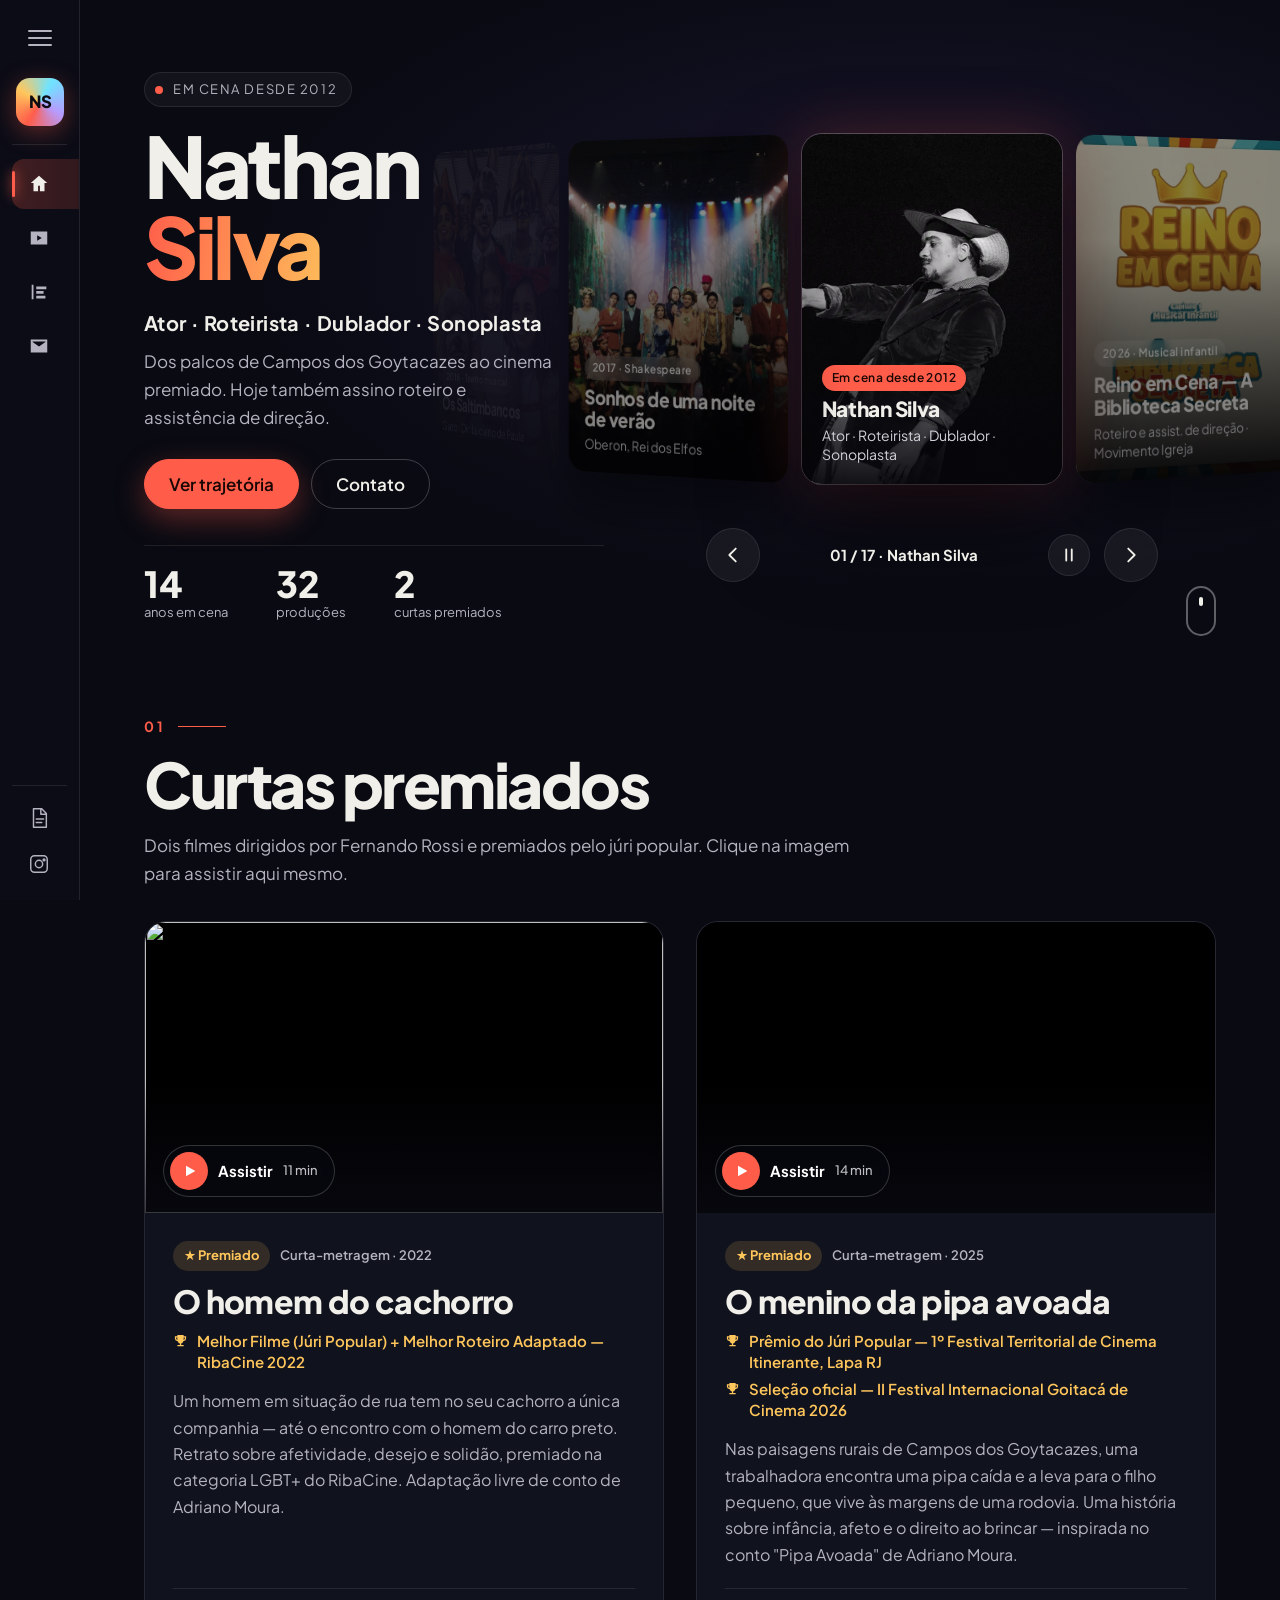
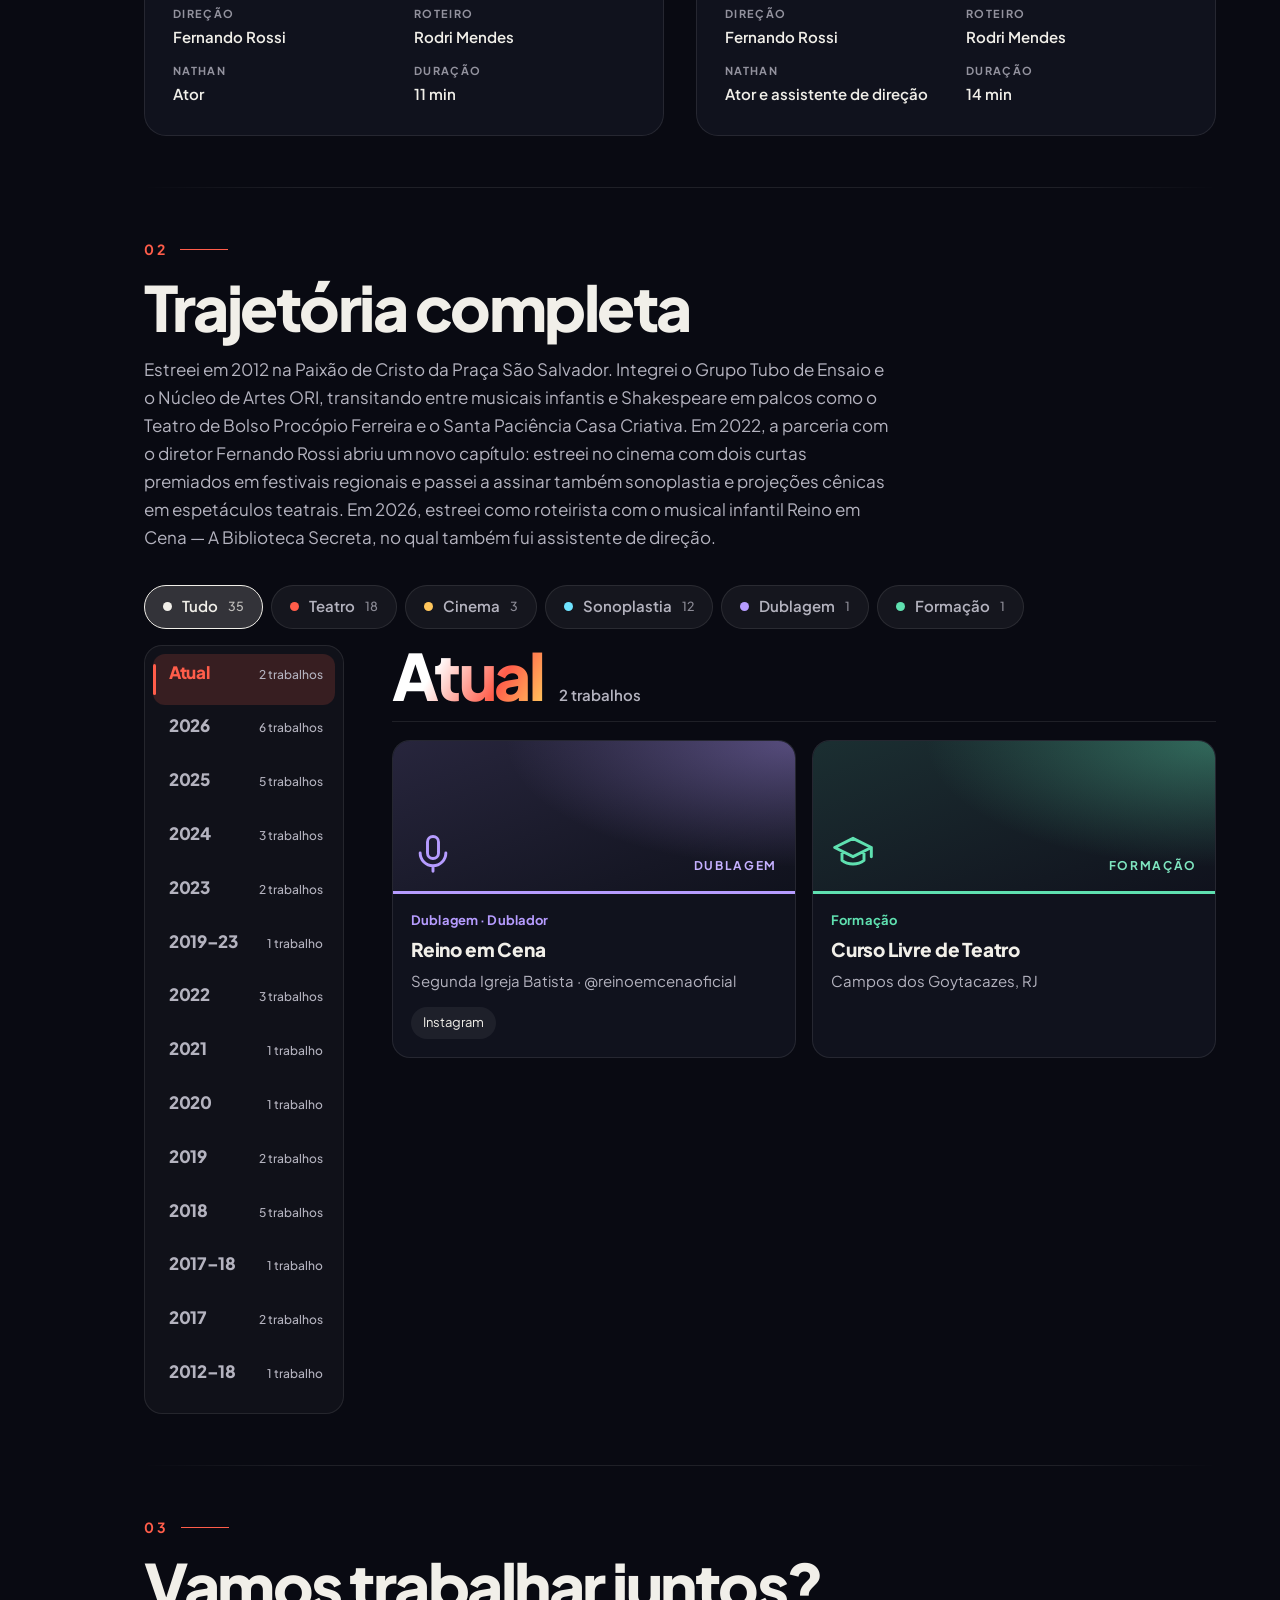
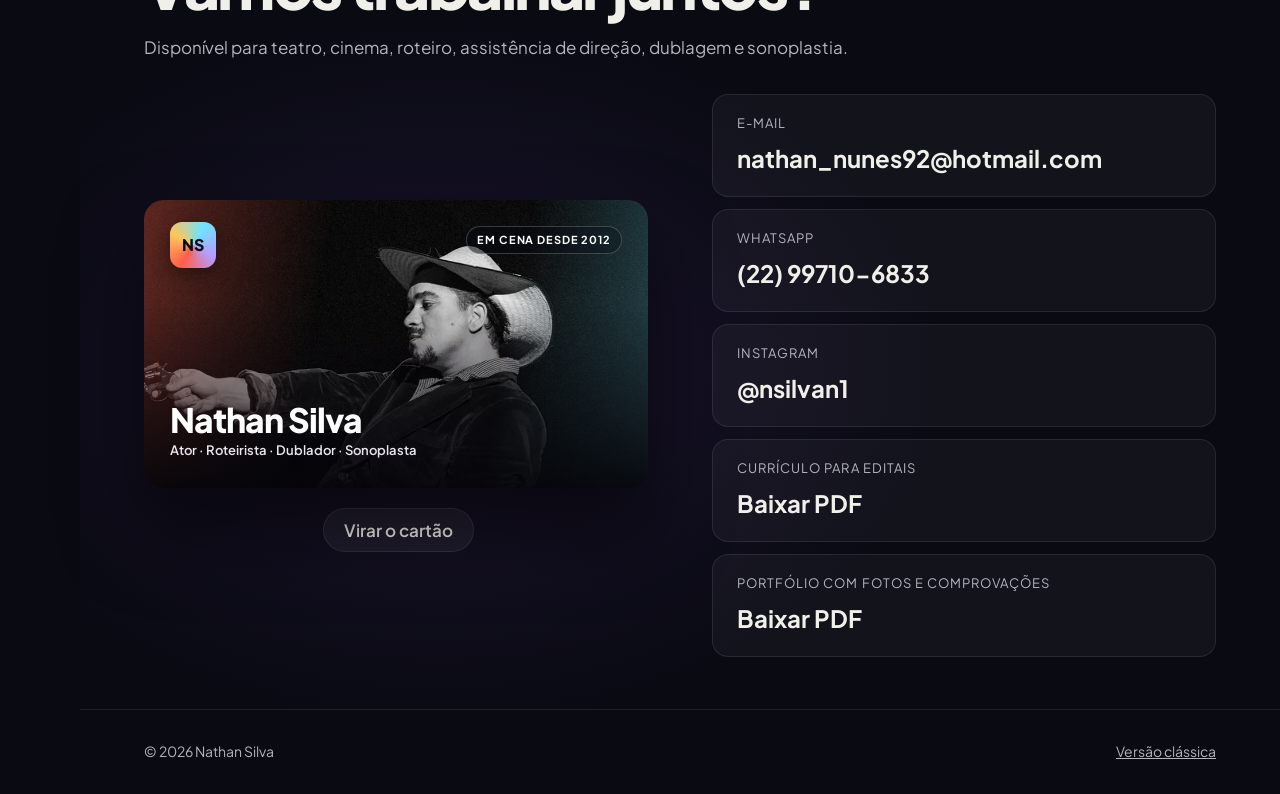
==== commit 1184996c: "Adiciona novos trabalhos (Mulher Aranha, Diários, Barquinho, Caso do Vestido, Pagador, Fernandos, Pr" ====
--- a/index.html
+++ b/index.html
@@ -3,10 +3,10 @@
 <head>
   <meta charset="UTF-8">
   <meta name="viewport" content="width=device-width, initial-scale=1.0">
-  <meta name="description" content="Nathan Silva — ator, diretor, dublador e sonoplasta. Campos dos Goytacazes, RJ.">
+  <meta name="description" content="Nathan Silva — ator, roteirista, dublador e sonoplasta. Campos dos Goytacazes, RJ.">
   <meta name="author" content="Nathan Silva">
   <meta property="og:title" content="Nathan Silva — Ator">
-  <meta property="og:description" content="Portfólio profissional. Ator dos palcos e das câmeras desde 2012. 2 curtas premiados. Roteiro e direção do musical Reino em Cena (2026).">
+  <meta property="og:description" content="Portfólio profissional. Ator dos palcos e das câmeras desde 2012. 2 curtas premiados. Roteiro e assistência de direção do musical Reino em Cena (2026).">
   <meta property="og:type" content="website">
   <meta property="og:locale" content="pt_BR">
   <meta property="og:url" content="https://portfolio-artistico.vercel.app/">
@@ -27,7 +27,7 @@
     "@context": "https://schema.org",
     "@type": "Person",
     "name": "Nathan Silva",
-    "jobTitle": "Ator, diretor, dublador e sonoplasta",
+    "jobTitle": "Ator, roteirista, dublador e sonoplasta",
     "url": "https://portfolio-artistico.vercel.app/",
     "image": "https://portfolio-artistico.vercel.app/assets/fotos/og-image.jpg",
     "email": "mailto:nathan_nunes92@hotmail.com",
@@ -70,7 +70,7 @@
     </nav>
 
     <div class="menu__rodape">
-      <a href="portfolio-pdf.html?print" target="_blank" rel="noopener">
+      <a href="Nathan-Silva-Portfolio-2026.pdf" target="_blank" rel="noopener">
         <svg viewBox="0 0 24 24" aria-hidden="true"><path d="M6 2h9l5 5v15H6zM14 3v5h5M9 13h8M9 17h6"/></svg>
         <span class="menu__rotulo">Currículo PDF</span></a>
       <a href="https://instagram.com/nsilvan1" target="_blank" rel="noopener">
@@ -88,15 +88,15 @@
       <div class="inicio__texto">
         <p class="inicio__pre"><span class="ponto" aria-hidden="true"></span>Em cena desde 2012</p>
         <h1 class="inicio__nome" id="inicio-nome"><span>Nathan</span><span>Silva</span></h1>
-        <p class="inicio__funcoes">Ator · Diretor · Dublador · Sonoplasta</p>
-        <p class="inicio__bio">Dos palcos de Campos dos Goytacazes ao cinema premiado. Hoje também assino roteiro e direção.</p>
+        <p class="inicio__funcoes">Ator · Roteirista · Dublador · Sonoplasta</p>
+        <p class="inicio__bio">Dos palcos de Campos dos Goytacazes ao cinema premiado. Hoje também assino roteiro e assistência de direção.</p>
         <div class="inicio__acoes">
           <a class="botao botao--cheio" href="#trajetoria">Ver trajetória</a>
           <a class="botao" href="#contato">Contato</a>
         </div>
         <ul class="inicio__numeros" aria-label="Em números">
               <li><strong data-contar="14">14</strong><span>anos em cena</span></li>
-              <li><strong data-contar="30">30</strong><span>trabalhos</span></li>
+              <li><strong data-contar="32" data-producoes>32</strong><span>produções</span></li>
               <li><strong data-contar="2">2</strong><span>curtas premiados</span></li>
             </ul>
       </div>
@@ -125,7 +125,7 @@
       <header class="secao__cab">
         <p class="secao__num">01</p>
         <h2 class="secao__titulo" id="curtas-titulo">Curtas premiados</h2>
-        <p class="secao__intro">Dois filmes com direção de Fernando Rossi, reconhecidos em festivais. Passe o mouse e clique para assistir.</p>
+        <p class="secao__intro">Dois filmes dirigidos por Fernando Rossi e premiados pelo júri popular. Clique na imagem para assistir aqui mesmo.</p>
       </header>
       <div class="curtas" id="curtas-lista"></div>
     </section>
@@ -138,8 +138,10 @@
         <p class="secao__intro" id="trajetoria-bio"></p>
       </header>
       <div class="filtros" id="filtros" role="group" aria-label="Filtrar por área"></div>
-      <div class="linha-anos" id="linha-anos" role="tablist" aria-label="Escolha o ano"></div>
-      <div class="anos" id="anos"></div>
+      <div class="traj">
+        <div class="linha-anos" id="linha-anos" role="tablist" aria-label="Escolha o ano" aria-orientation="vertical"></div>
+        <div class="anos" id="anos"></div>
+      </div>
     </section>
 
     <!-- CONTATO -->
@@ -147,7 +149,7 @@
       <header class="secao__cab">
         <p class="secao__num">03</p>
         <h2 class="secao__titulo" id="contato-titulo">Vamos trabalhar juntos?</h2>
-        <p class="secao__intro">Disponível para teatro, cinema, direção, dublagem e sonoplastia.</p>
+        <p class="secao__intro">Disponível para teatro, cinema, roteiro, assistência de direção, dublagem e sonoplastia.</p>
       </header>
       <div class="contato__grade">
         <div class="cartao" id="cartao">
@@ -158,7 +160,7 @@
               <span class="cartao__selo">Em cena desde 2012</span>
               <span class="cartao__texto">
                 <span class="cartao__nome">Nathan Silva</span>
-                <span class="cartao__cargo">Ator · Diretor · Dublador · Sonoplasta</span>
+                <span class="cartao__cargo">Ator · Roteirista · Dublador · Sonoplasta</span>
               </span>
             </div>
             <div class="cartao__face cartao__verso" aria-hidden="true">
@@ -178,7 +180,8 @@
           <li><a class="contato__item" href="mailto:nathan_nunes92@hotmail.com"><span>E-mail</span><strong>nathan_nunes92@hotmail.com</strong></a></li>
           <li><a class="contato__item" href="https://wa.me/5522997106833?text=Ol%C3%A1%20Nathan%2C%20vi%20seu%20portf%C3%B3lio" target="_blank" rel="noopener"><span>WhatsApp</span><strong>(22) 99710-6833</strong></a></li>
           <li><a class="contato__item" href="https://instagram.com/nsilvan1" target="_blank" rel="noopener"><span>Instagram</span><strong>@nsilvan1</strong></a></li>
-          <li><a class="contato__item" href="portfolio-pdf.html?print" target="_blank" rel="noopener"><span>Currículo</span><strong>Baixar PDF</strong></a></li>
+          <li><a class="contato__item" href="Nathan-Silva-Portfolio-2026.pdf" target="_blank" rel="noopener"><span>Currículo para editais</span><strong>Baixar PDF</strong></a></li>
+          <li><a class="contato__item" href="Nathan-Silva-Portfolio-2026-Fotos.pdf" target="_blank" rel="noopener"><span>Portfólio com fotos e comprovações</span><strong>Baixar PDF</strong></a></li>
         </ul>
       </div>
     </section>
--- a/site/estilo.css
+++ b/site/estilo.css
@@ -23,8 +23,8 @@
   --container: 1200px;
   --gutter: clamp(20px, 5vw, 64px);
   --borda-x: max(var(--gutter), calc((100% - var(--container)) / 2));
-  --secao-y: clamp(64px, 8vw, 112px);
-  --cab-gap: clamp(28px, 4vw, 52px);
+  --secao-y: clamp(40px, 4vw, 64px);
+  --cab-gap: clamp(22px, 2.6vw, 36px);
   --rail: 80px;
   --menu-aberto: 272px;
   --ease: cubic-bezier(.2, .75, .2, 1);
@@ -142,9 +142,9 @@
 
 /* ---------- Início (palco 3D) ---------- */
 .inicio {
-  position: relative; min-height: 100svh; overflow: hidden;
+  position: relative; min-height: clamp(520px, 68svh, 680px); overflow: hidden;
   display: grid; align-content: center;
-  padding: 88px var(--borda-x) 72px;
+  padding: 72px var(--borda-x) 40px;
   background: radial-gradient(ellipse 80% 70% at 70% 40%, #1a1630 0%, var(--noite) 70%);
   isolation: isolate;
 }
@@ -153,8 +153,8 @@
 @media (min-width: 1100px) {
   .inicio { grid-template-columns: minmax(0, .9fr) minmax(0, 1.1fr); align-items: center; column-gap: clamp(24px, 3vw, 48px); }
 }
-.inicio__texto { max-width: 600px; position: relative; }
-.inicio__roda { position: relative; display: grid; justify-items: center; gap: 4px; }
+.inicio__texto { max-width: 560px; position: relative; z-index: 2; }
+.inicio__roda { position: relative; z-index: 1; display: grid; justify-items: center; gap: 4px; }
 @media (max-width: 1099px) { .inicio__roda { order: -1; } }
 .inicio__pre {
   display: inline-flex; align-items: center; gap: 10px; margin: 0 0 18px; padding: 6px 14px 6px 10px;
@@ -179,7 +179,7 @@
 }
 @keyframes entra3d { from { opacity: 0; transform: rotateX(-80deg) translateY(30px); } to { opacity: 1; transform: none; } }
 .inicio__funcoes { margin: 20px 0 0; font-family: var(--f-tit); font-weight: 700; font-size: clamp(1rem, 1.8vw, 1.25rem); letter-spacing: .02em; }
-.inicio__bio { margin: 8px 0 0; max-width: 46ch; color: var(--texto-2); }
+.inicio__bio { margin: 8px 0 0; max-width: 34ch; color: var(--texto-2); }
 .inicio__acoes { display: flex; flex-wrap: wrap; gap: 12px; margin-top: 28px; }
 
 .botao {
@@ -205,7 +205,7 @@
 .inicio__rolar span { position: absolute; left: 50%; top: 9px; width: 4px; height: 9px; margin-left: -2px; border-radius: 2px; background: var(--texto); animation: rola 1.8s var(--ease) infinite; }
 @keyframes rola { 0% { opacity: 0; transform: translateY(-4px); } 40% { opacity: 1; } 100% { opacity: 0; transform: translateY(14px); } }
 @media (max-width: 760px) {
-  .inicio { align-content: start; padding-top: 76px; padding-bottom: 56px; gap: 8px; }
+  .inicio { min-height: 0; align-content: start; padding-top: 72px; padding-bottom: 40px; gap: 8px; }
   .inicio__nome { font-size: clamp(2.6rem, 14vw, 4.2rem); }
 
   .inicio__rolar { display: none; }
@@ -227,49 +227,72 @@
 .secao__titulo { margin: 0; font-family: var(--f-tit); font-weight: 800; font-size: clamp(2.1rem, 5vw, 3.9rem); line-height: 1.02; letter-spacing: -.04em; }
 .secao__intro { margin: 2px 0 0; max-width: 62ch; color: var(--texto-2); }
 
-/* ---------- Curtas: cartões 3D com inclinação ---------- */
-.curtas { max-width: var(--container); margin: 0 auto; display: grid; gap: clamp(20px, 3vw, 32px); grid-template-columns: repeat(auto-fit, minmax(min(100%, 440px), 1fr)); perspective: 1200px; align-items: stretch; }
+/* ---------- Curtas: cartões com leve inclinação ---------- */
+.curtas { max-width: var(--container); margin: 0 auto; display: grid; gap: clamp(20px, 3vw, 32px); grid-template-columns: repeat(auto-fit, minmax(min(100%, 440px), 1fr)); perspective: 1400px; align-items: stretch; }
 .curta {
   --rx: 0deg; --ry: 0deg; --gx: 50%; --gy: 50%;
-  position: relative; border-radius: 22px; background: var(--noite-2); border: 1px solid var(--borda);
-  transform-style: preserve-3d; transform: rotateX(var(--rx)) rotateY(var(--ry));
-  transition: transform .5s var(--ease), box-shadow .4s var(--ease);
-}
-.curta.is-mexendo { transition: transform .08s linear, box-shadow .4s var(--ease); }
-.curta:hover { box-shadow: 0 40px 80px rgba(0,0,0,.5), 0 0 0 1px rgba(255,255,255,.12); }
+  position: relative; display: flex; flex-direction: column; overflow: hidden;
+  border-radius: 22px; background: var(--noite-2); border: 1px solid var(--borda);
+  transform: rotateX(var(--rx)) rotateY(var(--ry));
+  transition: transform .5s var(--ease), box-shadow .4s var(--ease), border-color .3s;
+}
+.curta.is-mexendo { transition: transform .08s linear, box-shadow .4s var(--ease), border-color .3s; }
+.curta:hover { box-shadow: 0 30px 70px rgba(0,0,0,.45); border-color: rgba(255,255,255,.16); }
+
+/* imagem do vídeo, presa dentro da borda do cartão */
 .curta__tela {
   position: relative; display: block; width: 100%; aspect-ratio: 16 / 9; padding: 0; border: 0;
-  border-radius: 22px 22px 0 0; overflow: hidden; background: #000; transform: translateZ(30px);
-}
-.curta__tela img { width: 100%; height: 100%; object-fit: cover; transition: transform .6s var(--ease); }
-.curta:hover .curta__tela img { transform: scale(1.05); }
+  overflow: hidden; background: #000; cursor: pointer;
+}
+.curta__tela img { width: 100%; height: 100%; object-fit: cover; transform: scale(var(--zoom, 1)); transition: transform .6s var(--ease); }
+.curta:hover .curta__tela img { transform: scale(calc(var(--zoom, 1) * 1.04)); }
+.curta__tela::before {   /* escurece a base para o botão ler bem */
+  content: ""; position: absolute; inset: 0; z-index: 1; pointer-events: none;
+  background: linear-gradient(to top, rgba(9,10,18,.75) 0%, rgba(9,10,18,0) 45%);
+}
 .curta__tela::after {   /* reflexo de luz que segue o mouse */
-  content: ""; position: absolute; inset: 0; pointer-events: none;
-  background: radial-gradient(circle at var(--gx) var(--gy), rgba(255,255,255,.28), rgba(255,255,255,0) 45%);
+  content: ""; position: absolute; inset: 0; z-index: 1; pointer-events: none;
+  background: radial-gradient(circle at var(--gx) var(--gy), rgba(255,255,255,.22), rgba(255,255,255,0) 45%);
   mix-blend-mode: overlay; opacity: 0; transition: opacity .3s;
 }
 .curta:hover .curta__tela::after { opacity: 1; }
-.curta__play {
-  position: absolute; left: 50%; top: 50%; width: 76px; height: 76px; margin: -38px 0 0 -38px;
-  display: grid; place-items: center; border-radius: 50%;
-  background: rgba(255,255,255,.14); backdrop-filter: blur(8px); border: 1px solid rgba(255,255,255,.4);
-  transform: translateZ(40px); transition: transform .35s var(--mola), background .2s;
-}
-.curta__play svg { width: 26px; height: 26px; fill: #fff; margin-left: 4px; }
-.curta:hover .curta__play { background: var(--coral); transform: scale(1.1); }
+.curta__assistir {
+  position: absolute; left: 18px; bottom: 16px; z-index: 2;
+  display: inline-flex; align-items: center; gap: 10px; padding: 6px 16px 6px 6px; border-radius: 99px;
+  background: rgba(9,10,18,.55); backdrop-filter: blur(10px); border: 1px solid rgba(255,255,255,.18);
+  color: #fff; font-weight: 700; font-size: .9375rem;
+  transition: background .25s, transform .3s var(--mola);
+}
+.curta__assistir small { font-weight: 500; font-size: .8125rem; color: rgba(255,255,255,.75); }
+.curta__play { display: grid; place-items: center; width: 38px; height: 38px; border-radius: 50%; background: var(--coral); }
+.curta__play svg { width: 16px; height: 16px; fill: #fff; margin-left: 2px; }
+.curta:hover .curta__assistir, .curta__tela:focus-visible .curta__assistir { background: var(--coral); transform: translateY(-2px); }
+.curta:hover .curta__play { background: rgba(255,255,255,.22); }
 .curta__tela iframe { position: absolute; inset: 0; width: 100%; height: 100%; border: 0; }
-.curta__info { display: flex; flex-direction: column; padding: clamp(20px, 2.4vw, 28px); transform: translateZ(20px); }
-.curta__info .curta__selo { align-self: flex-start; }
+
+/* texto */
+.curta__info { flex: 1; display: flex; flex-direction: column; padding: clamp(20px, 2.4vw, 28px); }
+.curta__topo { margin: 0; display: flex; flex-wrap: wrap; align-items: center; gap: 10px; }
 .curta__selo {
-  display: inline-flex; align-items: center; gap: 8px; padding: 5px 12px; border-radius: 99px;
-  background: rgba(255, 198, 92, .14); color: var(--ouro); font-size: .8125rem; font-weight: 600;
-}
-.curta__titulo { margin: 16px 0 8px; font-family: var(--f-tit); font-weight: 800; font-size: clamp(1.5rem, 2.6vw, 2rem); line-height: 1.05; letter-spacing: -.02em; }
-.curta__premio { margin: 0 0 14px; color: var(--ouro); font-size: .9375rem; }
-.curta__sinopse { margin: 0; color: var(--texto-2); font-size: 1rem; }
-.curta__meta { margin: auto 0 0; padding-top: 16px; position: relative; top: 0; }
-.curta__sinopse { margin-bottom: 18px; }
-.curta__meta { border-top: 1px solid var(--borda); color: var(--texto-2); font-size: .875rem; }
+  display: inline-flex; align-items: center; padding: 4px 11px; border-radius: 99px;
+  background: rgba(255, 198, 92, .14); color: var(--ouro); font-size: .8125rem; font-weight: 700;
+}
+.curta__ano { color: var(--texto-2); font-size: .8125rem; font-weight: 600; }
+.curta__titulo { margin: 14px 0 12px; font-family: var(--f-tit); font-weight: 800; font-size: clamp(1.5rem, 2.6vw, 2rem); line-height: 1.05; letter-spacing: -.02em; }
+.curta__premios { list-style: none; margin: 0 0 16px; padding: 0; display: grid; gap: 6px; }
+.curta__premios li { position: relative; padding-left: 24px; color: var(--ouro); font-size: .9375rem; font-weight: 600; line-height: 1.4; }
+.curta__premios li::before {   /* troféu */
+  content: ""; position: absolute; left: 0; top: .2em; width: 15px; height: 15px; background: currentColor;
+  -webkit-mask: url("data:image/svg+xml,%3Csvg xmlns='http://www.w3.org/2000/svg' viewBox='0 0 24 24'%3E%3Cpath d='M7 3h10v2h4v3a5 5 0 0 1-4.6 5A5 5 0 0 1 13 16.9V19h4v2H7v-2h4v-2.1A5 5 0 0 1 7.6 13 5 5 0 0 1 3 8V5h4V3Zm10 4v4a3 3 0 0 0 2-3V7h-2ZM5 7v1a3 3 0 0 0 2 3V7H5Z'/%3E%3C/svg%3E") center / contain no-repeat;
+          mask: url("data:image/svg+xml,%3Csvg xmlns='http://www.w3.org/2000/svg' viewBox='0 0 24 24'%3E%3Cpath d='M7 3h10v2h4v3a5 5 0 0 1-4.6 5A5 5 0 0 1 13 16.9V19h4v2H7v-2h4v-2.1A5 5 0 0 1 7.6 13 5 5 0 0 1 3 8V5h4V3Zm10 4v4a3 3 0 0 0 2-3V7h-2ZM5 7v1a3 3 0 0 0 2 3V7H5Z'/%3E%3C/svg%3E") center / contain no-repeat;
+}
+.curta__sinopse { margin: 0 0 20px; color: var(--texto-2); font-size: 1rem; }
+.curta__ficha {
+  margin: auto 0 0; padding-top: 16px; border-top: 1px solid var(--borda);
+  display: grid; grid-template-columns: repeat(2, minmax(0, 1fr)); gap: 12px 20px;
+}
+.curta__ficha dt { font-size: .6875rem; font-weight: 700; letter-spacing: .12em; text-transform: uppercase; color: var(--texto-2); opacity: .8; }
+.curta__ficha dd { margin: 2px 0 0; font-size: .9375rem; font-weight: 600; color: var(--texto); }
 
 /* ---------- Carrossel 3D ---------- */
 .carrossel { --card-w: 260px; --card-h: 350px; position: relative; width: 100%; height: calc(var(--card-h) + 60px); }
@@ -292,9 +315,11 @@
   transform: rotateY(var(--ang)) translateZ(var(--raio));
   backface-visibility: hidden;
   box-shadow: 0 30px 60px rgba(0,0,0,.5);
-  transition: filter .5s var(--ease), opacity .5s var(--ease);
+  transition: filter .5s var(--ease), opacity .6s var(--ease);
   filter: brightness(.55) saturate(.7);
-}
+  opacity: var(--vis, 1);
+}
+.obra.is-oculta { pointer-events: none; }
 .obra.is-frente { filter: none; box-shadow: 0 40px 90px rgba(0,0,0,.6), 0 0 0 1px rgba(255,255,255,.25), 0 0 60px rgba(255, 93, 74, .25); }
 .obra__img { position: absolute; inset: 0; width: 100%; height: 100%; object-fit: cover; }
 .obra__img--contain { object-fit: contain; object-position: center top; background: #000; }
@@ -343,45 +368,96 @@
 .filtro:hover { color: var(--texto); }
 .filtro[aria-pressed="true"] { background: color-mix(in srgb, var(--cor) 18%, transparent); border-color: var(--cor); color: var(--texto); }
 
+/* duas colunas: anos à esquerda, painel do ano à direita */
+.traj { max-width: var(--container); margin: 0 auto; display: grid; gap: 20px; }
+@media (min-width: 900px) { .traj { grid-template-columns: 200px minmax(0, 1fr); gap: clamp(28px, 4vw, 48px); align-items: start; } }
+
 .linha-anos {
-  max-width: var(--container); margin: 0 auto 24px; display: flex; gap: 4px; overflow-x: auto;
-  padding: 6px; border-radius: 18px; background: rgba(255,255,255,.04); border: 1px solid var(--borda);
+  display: flex; gap: 4px; overflow-x: auto; padding: 6px; border-radius: 18px;
+  background: rgba(255,255,255,.03); border: 1px solid var(--borda);
   scroll-snap-type: x proximity; scrollbar-width: thin; scrollbar-color: var(--noite-3) transparent;
 }
 .ano-aba {
-  flex: none; scroll-snap-align: start; display: grid; justify-items: center; gap: 0;
-  min-width: 78px; min-height: 56px; padding: 6px 12px; border-radius: 12px; border: 0; background: transparent;
-  font-weight: 800; font-size: 1.05rem; letter-spacing: -.02em; color: var(--texto-2);
-  transition: background .25s var(--ease), color .2s, transform .3s var(--mola);
-}
-.ano-aba small { font-weight: 500; font-size: .72rem; letter-spacing: 0; color: var(--texto-2); }
-.ano-aba:hover { color: var(--texto); background: rgba(255,255,255,.06); }
-.ano-aba[aria-selected="true"] { background: var(--coral); color: #1a0703; transform: translateY(-2px); box-shadow: 0 10px 24px rgba(255,93,74,.3); }
-.ano-aba[aria-selected="true"] small { color: #3a0f08; }
+  flex: none; scroll-snap-align: start; position: relative; display: grid; justify-items: start; gap: 2px;
+  min-width: 92px; min-height: 56px; padding: 8px 14px; border-radius: 12px; border: 0; background: transparent; text-align: left;
+  color: var(--texto-2); transition: background .25s var(--ease), color .2s;
+}
+.ano-aba__ano { font-family: var(--f-tit); font-weight: 800; font-size: 1.0625rem; letter-spacing: -.02em; line-height: 1.1; white-space: nowrap; }
+.ano-aba small { font-weight: 500; font-size: .75rem; color: var(--texto-2); }
+.ano-aba__barra { display: none; }
+.ano-aba:hover { color: var(--texto); background: rgba(255,255,255,.05); }
+.ano-aba[aria-selected="true"] { color: var(--texto); background: color-mix(in srgb, var(--coral) 16%, transparent); }
+.ano-aba[aria-selected="true"] .ano-aba__ano { color: var(--coral); }
 .ano-aba:disabled { opacity: .3; cursor: default; }
-.anos { max-width: var(--container); margin: 0 auto; display: grid; gap: 8px; }
-.ano { display: grid; grid-template-columns: 1fr; gap: 14px; }
+@media (min-width: 900px) {
+  .linha-anos { position: sticky; top: 24px; flex-direction: column; overflow: visible; padding: 8px; gap: 2px; }
+  .ano-aba { width: 100%; min-height: 0; padding: 9px 12px 11px 16px; grid-template-columns: 1fr auto; align-items: baseline; }
+  .ano-aba small { font-size: .75rem; }
+  .ano-aba::before {   /* marcador do ano escolhido */
+    content: ""; position: absolute; left: 0; top: 10px; bottom: 10px; width: 3px; border-radius: 3px; background: var(--coral);
+    transform: scaleY(0); transition: transform .3s var(--mola);
+  }
+  .ano-aba[aria-selected="true"]::before { transform: scaleY(1); }
+  .ano-aba__barra {   /* quantidade de trabalhos no ano */
+    display: block; grid-column: 1 / -1; height: 3px; margin-top: 5px; border-radius: 3px; background: rgba(255,255,255,.07); overflow: hidden; position: relative;
+  }
+  .ano-aba__barra::after { content: ""; position: absolute; inset: 0 auto 0 0; width: var(--peso); background: rgba(255,255,255,.28); border-radius: 3px; }
+  .ano-aba[aria-selected="true"] .ano-aba__barra::after { background: var(--coral); }
+}
+
+.anos { min-width: 0; }
+.ano { display: grid; gap: 18px; }
 .ano[hidden] { display: none; }
-
-.ano__num { margin: 0; font-family: var(--f-tit); font-weight: 800; font-size: 1rem; line-height: 1; letter-spacing: .1em; text-transform: uppercase; color: var(--texto-2); }
-.ano__num { position: absolute; width: 1px; height: 1px; overflow: hidden; clip: rect(0 0 0 0); }
-.ano__lista { list-style: none; margin: 0; padding: 0; display: grid; gap: 16px; grid-template-columns: repeat(auto-fill, minmax(min(100%, 300px), 1fr)); perspective: 1000px; }
+.ano__cab { display: flex; align-items: baseline; gap: 16px; padding-bottom: 14px; border-bottom: 1px solid var(--borda); }
+.ano__num {
+  margin: 0; font-family: var(--f-tit); font-weight: 800; font-size: clamp(2.6rem, 5vw, 4rem); line-height: .95; letter-spacing: -.04em;
+  background: linear-gradient(120deg, #fff 30%, var(--coral) 70%, var(--ouro)); -webkit-background-clip: text; background-clip: text; color: transparent;
+}
+.ano__qtd { color: var(--texto-2); font-weight: 600; font-size: .9375rem; }
+
+.ano__lista { list-style: none; margin: 0; padding: 0; display: grid; gap: 16px; grid-template-columns: repeat(auto-fill, minmax(min(100%, 320px), 1fr)); perspective: 1000px; }
 .trab {
-  position: relative; padding: 20px 22px 20px 24px; border-radius: 16px; background: var(--noite-2); border: 1px solid var(--borda);
-  overflow: hidden; transform-origin: 50% 0;
-  transition: transform .8s var(--ease), opacity .8s var(--ease), border-color .2s;
+  position: relative; display: flex; flex-direction: column; border-radius: 18px; overflow: hidden;
+  background: var(--noite-2); border: 1px solid var(--borda); transform-origin: 50% 0;
+  transition: transform .8s var(--ease), opacity .8s var(--ease), border-color .25s, box-shadow .3s;
 }
 .trab[hidden] { display: none; }
-.trab::before { content: ""; position: absolute; left: 0; top: 0; bottom: 0; width: 4px; background: var(--cor); }
-.trab:hover { border-color: rgba(255,255,255,.22); }
+.trab:hover { border-color: color-mix(in srgb, var(--cor) 45%, var(--borda)); box-shadow: 0 18px 40px rgba(0,0,0,.35); }
 .trab.vai-entrar { opacity: 0; transform: rotateX(-55deg) translateY(30px) translateZ(-60px); }
-.trab__titulo { margin: 0; font-family: var(--f-tit); font-weight: 700; font-size: 1.125rem; line-height: 1.2; }
-.trab__funcao { margin: 6px 0 0; color: var(--cor); font-size: .8125rem; font-weight: 600; letter-spacing: .02em; }
-.trab__extra { margin: 10px 0 0; color: var(--texto-2); font-size: .9375rem; line-height: 1.55; }
-.trab__premio { display: inline-block; margin-left: 6px; padding: 1px 8px; border-radius: 99px; background: var(--ouro); color: #1b1200; font-family: var(--f-txt); font-size: .6875rem; font-weight: 700; vertical-align: 3px; }
-.trab__fontes { list-style: none; margin: 14px 0 0; padding: 0; display: flex; flex-wrap: wrap; gap: 6px; }
+
+.trab__midia { position: relative; height: 150px; overflow: hidden; background: #000; }
+.trab__midia img { width: 100%; height: 100%; object-fit: cover; object-position: center 30%; transition: transform .6s var(--ease); }
+.trab:hover .trab__midia img { transform: scale(1.05); }
+.trab__midia::after { content: ""; position: absolute; inset: 0; background: linear-gradient(to top, rgba(14,15,26,.7), rgba(14,15,26,0) 55%); pointer-events: none; }
+.trab__midia--icone {
+  display: flex; align-items: flex-end; justify-content: space-between; padding: 16px 18px;
+  background:
+    radial-gradient(120% 140% at 100% 0%, color-mix(in srgb, var(--cor) 38%, transparent), transparent 60%),
+    linear-gradient(160deg, color-mix(in srgb, var(--cor) 14%, var(--noite-2)), var(--noite-2));
+}
+.trab__midia--icone::after { display: none; }
+.trab__icone { width: 44px; height: 44px; fill: none; stroke: var(--cor); stroke-width: 1.6; stroke-linecap: round; stroke-linejoin: round; }
+.trab__area-nome { font-size: .75rem; font-weight: 700; letter-spacing: .14em; text-transform: uppercase; color: color-mix(in srgb, var(--cor) 80%, #fff); }
+.trab__premio {
+  position: absolute; top: 12px; left: 12px; z-index: 1; padding: 4px 10px; border-radius: 99px;
+  background: var(--ouro); color: #1b1200; font-size: .75rem; font-weight: 800;
+}
+
+.trab__corpo { flex: 1; display: flex; flex-direction: column; padding: 16px 18px 18px; border-top: 3px solid var(--cor); }
+.trab__funcao { margin: 0; color: var(--cor); font-size: .8125rem; font-weight: 700; letter-spacing: .01em; }
+.trab__titulo { margin: 6px 0 0; font-family: var(--f-tit); font-weight: 800; font-size: 1.1875rem; line-height: 1.2; letter-spacing: -.01em; }
+.trab__extra { margin: 8px 0 0; color: var(--texto-2); font-size: .9375rem; line-height: 1.55; display: -webkit-box; -webkit-line-clamp: 4; -webkit-box-orient: vertical; overflow: hidden; }
+.trab__rodape { margin-top: auto; padding-top: 14px; display: flex; flex-wrap: wrap; align-items: center; justify-content: space-between; gap: 10px; }
+.trab__fontes { list-style: none; margin: 0; padding: 0; display: flex; flex-wrap: wrap; gap: 6px; }
 .trab__fontes a { display: inline-flex; align-items: center; min-height: 32px; padding: 0 12px; border-radius: 99px; background: rgba(255,255,255,.06); font-size: .8125rem; text-decoration: none; }
 .trab__fontes a:hover { background: rgba(255,255,255,.14); }
+.trab__ficha {
+  display: inline-flex; align-items: center; gap: 6px; min-height: 34px; padding: 0 14px; border-radius: 99px; border: 1px solid var(--cor);
+  background: transparent; color: var(--texto); font-weight: 700; font-size: .8125rem; margin-left: auto;
+  transition: background .2s, color .2s;
+}
+.trab__ficha svg { width: 15px; height: 15px; fill: none; stroke: currentColor; stroke-width: 2; stroke-linecap: round; stroke-linejoin: round; }
+.trab__ficha:hover { background: var(--cor); color: #0b0b12; }
 
 /* ---------- Contato: cartão de visita 3D ---------- */
 .contato { background: radial-gradient(ellipse 60% 60% at 30% 60%, #1d1430 0%, var(--noite) 70%); }
@@ -500,3 +576,5 @@
   .carrossel__controles .redondo--pequeno { width: 40px; height: 40px; }
   .carrossel__atual { width: min(170px, 44vw); font-size: .8125rem; }
 }
+
+@media (max-width: 899px) { .trab__midia--icone { height: 84px; padding: 12px 16px; } .trab__icone { width: 34px; height: 34px; } }
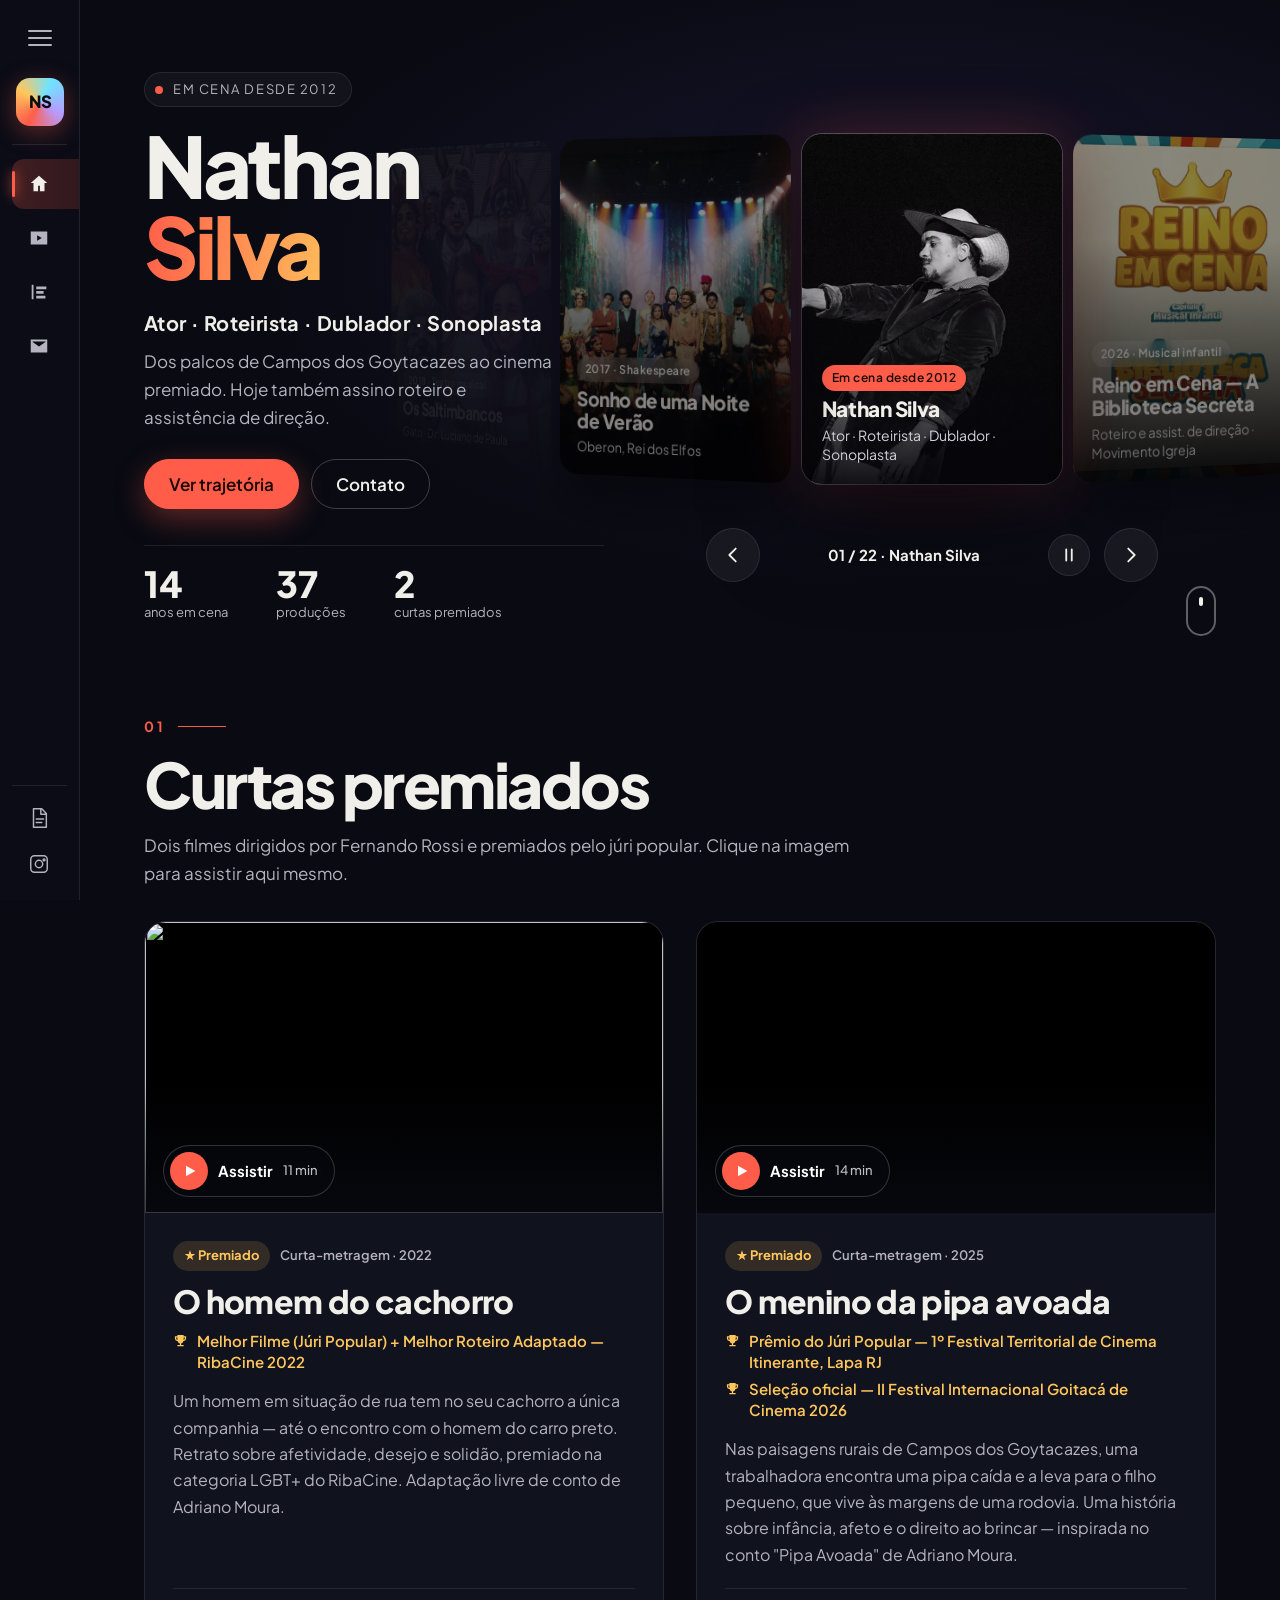
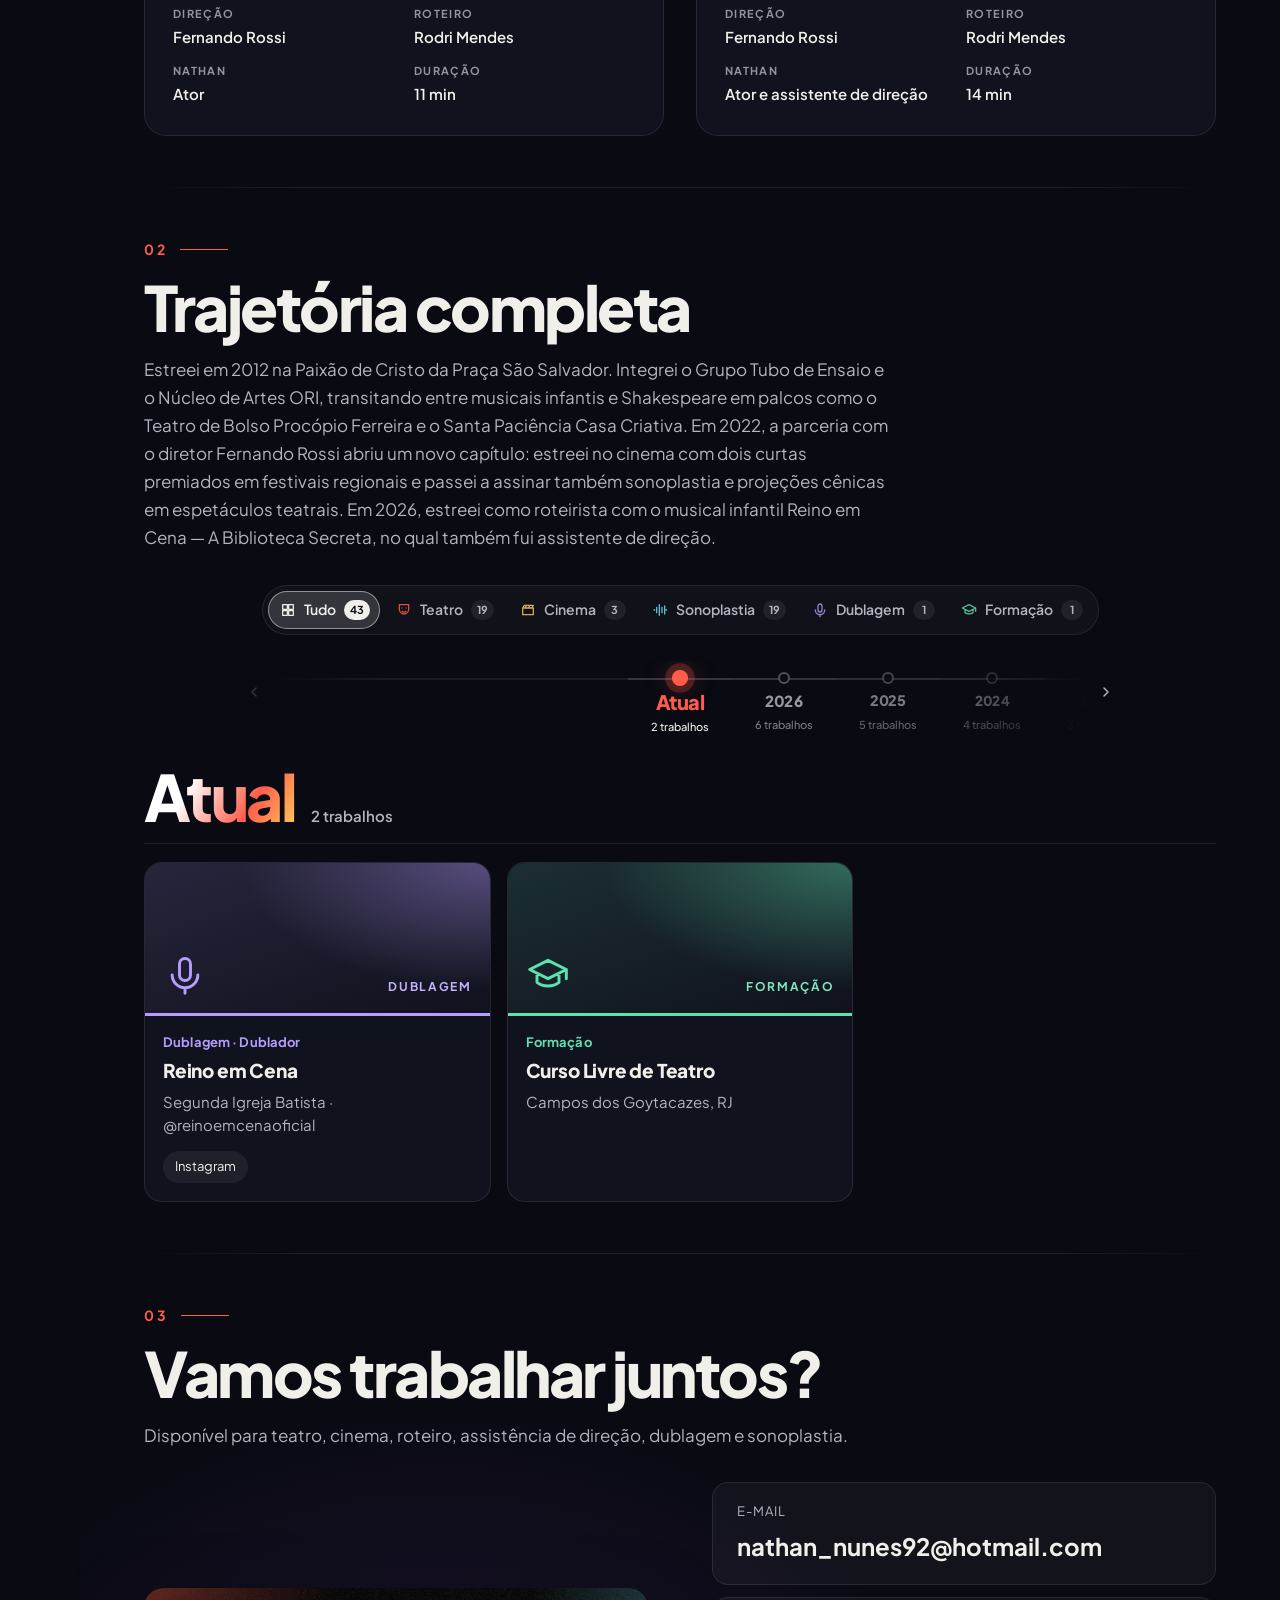
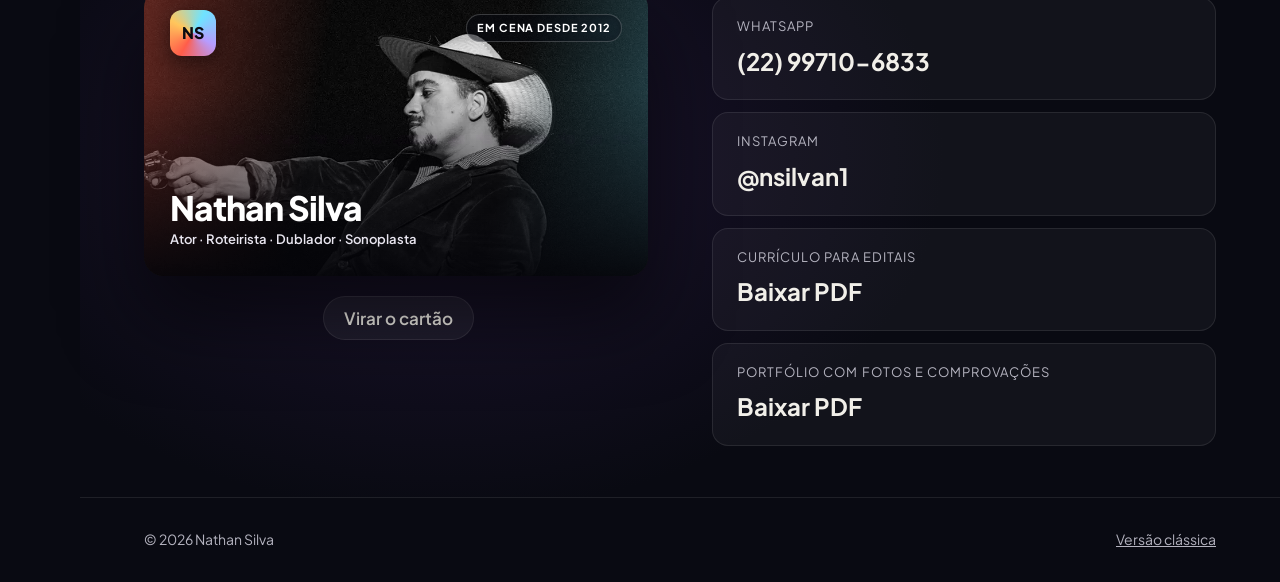
==== commit f22e4c94: "Adiciona trabalhos de 2020-2025 (Lúcifer, Anti-Amor, Piquenique, Leituras Santas), completa fichas e" ====
--- a/index.html
+++ b/index.html
@@ -96,7 +96,7 @@
         </div>
         <ul class="inicio__numeros" aria-label="Em números">
               <li><strong data-contar="14">14</strong><span>anos em cena</span></li>
-              <li><strong data-contar="32" data-producoes>32</strong><span>produções</span></li>
+              <li><strong data-contar="37" data-producoes>37</strong><span>produções</span></li>
               <li><strong data-contar="2">2</strong><span>curtas premiados</span></li>
             </ul>
       </div>
--- a/site/estilo.css
+++ b/site/estilo.css
@@ -357,53 +357,84 @@
 .redondo svg { width: 22px; height: 22px; fill: none; stroke: currentColor; stroke-width: 2; stroke-linecap: round; stroke-linejoin: round; }
 
 /* ---------- Trajetória ---------- */
-.filtros { max-width: var(--container); margin: 0 auto 16px; display: flex; flex-wrap: wrap; gap: 8px; }
+/* filtros por área: controle segmentado com ícone, nome e contagem */
+.filtros {
+  width: fit-content; max-width: 100%; margin: 0 auto 26px; display: flex; gap: 4px; padding: 5px;
+  border-radius: 99px; background: rgba(255,255,255,.03); border: 1px solid var(--borda);
+  overflow-x: auto; scrollbar-width: none;
+}
+.filtros::-webkit-scrollbar { display: none; }
 .filtro {
-  display: inline-flex; align-items: center; gap: 10px; min-height: 44px; padding: 0 18px; border-radius: 99px;
-  background: rgba(255,255,255,.05); border: 1px solid var(--borda); color: var(--texto-2); font-weight: 600; font-size: .9375rem;
-  transition: background .2s, color .2s, border-color .2s;
-}
-.filtro::before { content: ""; width: 9px; height: 9px; border-radius: 50%; background: var(--cor); }
-.filtro small { font-weight: 500; opacity: .75; }
-.filtro:hover { color: var(--texto); }
-.filtro[aria-pressed="true"] { background: color-mix(in srgb, var(--cor) 18%, transparent); border-color: var(--cor); color: var(--texto); }
+  flex: none; display: inline-flex; align-items: center; gap: 8px; min-height: 38px; padding: 0 10px 0 12px; border-radius: 99px;
+  border: 0; background: transparent; color: var(--texto-2); font-weight: 600; font-size: .875rem; white-space: nowrap;
+  transition: background .25s var(--ease), color .2s, box-shadow .25s;
+}
+.filtro svg { width: 16px; height: 16px; fill: none; stroke: var(--cor); stroke-width: 1.9; stroke-linecap: round; stroke-linejoin: round; opacity: .85; }
+.filtro small {
+  min-width: 22px; height: 20px; padding: 0 6px; display: inline-grid; place-items: center; border-radius: 99px;
+  background: rgba(255,255,255,.07); font-size: .6875rem; font-weight: 700; color: var(--texto-2); transition: background .2s, color .2s;
+}
+.filtro:hover { color: var(--texto); background: rgba(255,255,255,.05); }
+.filtro[aria-pressed="true"] {
+  color: var(--texto); background: color-mix(in srgb, var(--cor) 16%, transparent);
+  box-shadow: inset 0 0 0 1px color-mix(in srgb, var(--cor) 50%, transparent);
+}
+.filtro[aria-pressed="true"] svg { opacity: 1; }
+.filtro[aria-pressed="true"] small { background: var(--cor); color: #10101a; }
 
 /* duas colunas: anos à esquerda, painel do ano à direita */
-.traj { max-width: var(--container); margin: 0 auto; display: grid; gap: 20px; }
-@media (min-width: 900px) { .traj { grid-template-columns: 200px minmax(0, 1fr); gap: clamp(28px, 4vw, 48px); align-items: start; } }
-
+.traj { max-width: var(--container); margin: 0 auto; display: grid; grid-template-columns: minmax(0, 1fr); gap: 20px; }
+
+/* linha do tempo horizontal: anos sobre uma linha, o escolhido no centro */
+.seletor-anos { position: relative; display: flex; align-items: center; gap: 2px; min-width: 0; width: 100%; max-width: 880px; margin: 0 auto; user-select: none; }
 .linha-anos {
-  display: flex; gap: 4px; overflow-x: auto; padding: 6px; border-radius: 18px;
-  background: rgba(255,255,255,.03); border: 1px solid var(--borda);
-  scroll-snap-type: x proximity; scrollbar-width: thin; scrollbar-color: var(--noite-3) transparent;
-}
+  --item: 104px;
+  flex: 1; min-width: 0; position: relative; display: flex; overflow-x: auto; overflow-y: hidden;
+  padding: 6px calc(50% - var(--item) / 2) 4px;
+  scroll-snap-type: x mandatory; overscroll-behavior-x: contain; scrollbar-width: none; cursor: grab;
+  background: linear-gradient(rgba(255,255,255,.07), rgba(255,255,255,.07)) 0 17px / 100% 2px no-repeat;   /* trilho fixo por toda a largura */
+  -webkit-mask-image: linear-gradient(90deg, transparent, #000 14%, #000 86%, transparent);
+          mask-image: linear-gradient(90deg, transparent, #000 14%, #000 86%, transparent);
+}
+.linha-anos::-webkit-scrollbar { display: none; }
+.is-arrastando .linha-anos { scroll-snap-type: none; cursor: grabbing; }
 .ano-aba {
-  flex: none; scroll-snap-align: start; position: relative; display: grid; justify-items: start; gap: 2px;
-  min-width: 92px; min-height: 56px; padding: 8px 14px; border-radius: 12px; border: 0; background: transparent; text-align: left;
-  color: var(--texto-2); transition: background .25s var(--ease), color .2s;
-}
-.ano-aba__ano { font-family: var(--f-tit); font-weight: 800; font-size: 1.0625rem; letter-spacing: -.02em; line-height: 1.1; white-space: nowrap; }
-.ano-aba small { font-weight: 500; font-size: .75rem; color: var(--texto-2); }
-.ano-aba__barra { display: none; }
-.ano-aba:hover { color: var(--texto); background: rgba(255,255,255,.05); }
-.ano-aba[aria-selected="true"] { color: var(--texto); background: color-mix(in srgb, var(--coral) 16%, transparent); }
-.ano-aba[aria-selected="true"] .ano-aba__ano { color: var(--coral); }
-.ano-aba:disabled { opacity: .3; cursor: default; }
-@media (min-width: 900px) {
-  .linha-anos { position: sticky; top: 24px; flex-direction: column; overflow: visible; padding: 8px; gap: 2px; }
-  .ano-aba { width: 100%; min-height: 0; padding: 9px 12px 11px 16px; grid-template-columns: 1fr auto; align-items: baseline; }
-  .ano-aba small { font-size: .75rem; }
-  .ano-aba::before {   /* marcador do ano escolhido */
-    content: ""; position: absolute; left: 0; top: 10px; bottom: 10px; width: 3px; border-radius: 3px; background: var(--coral);
-    transform: scaleY(0); transition: transform .3s var(--mola);
-  }
-  .ano-aba[aria-selected="true"]::before { transform: scaleY(1); }
-  .ano-aba__barra {   /* quantidade de trabalhos no ano */
-    display: block; grid-column: 1 / -1; height: 3px; margin-top: 5px; border-radius: 3px; background: rgba(255,255,255,.07); overflow: hidden; position: relative;
-  }
-  .ano-aba__barra::after { content: ""; position: absolute; inset: 0 auto 0 0; width: var(--peso); background: rgba(255,255,255,.28); border-radius: 3px; }
-  .ano-aba[aria-selected="true"] .ano-aba__barra::after { background: var(--coral); }
-}
+  flex: none; width: var(--item); position: relative; display: grid; justify-items: center; gap: 6px;
+  padding: 0 0 6px; border: 0; background: transparent; color: var(--texto-2); scroll-snap-align: center;
+  opacity: calc(1 - var(--d, 0) * .17);
+  transition: color .2s;
+}
+.ano-aba::before {   /* trilho da linha do tempo */
+  content: ""; position: absolute; left: 0; right: 0; top: 11px; height: 2px; background: rgba(255,255,255,.12);
+}
+.ano-aba__ponto {
+  position: relative; width: 12px; height: 12px; margin: 5px 0 2px; border-radius: 50%;
+  background: var(--noite); border: 2px solid rgba(255,255,255,.35);
+  transition: transform .3s var(--mola), background .2s, border-color .2s, box-shadow .3s;
+}
+.ano-aba__ano {
+  font-family: var(--f-tit); font-weight: 800; font-size: 1rem; letter-spacing: -.02em; line-height: 1; white-space: nowrap;
+  transform: scale(calc(1 - var(--d, 0) * .05)); transition: transform .25s var(--ease), color .2s;
+}
+.ano-aba small { font-size: .6875rem; font-weight: 500; color: var(--texto-2); white-space: nowrap; opacity: .8; }
+.ano-aba:hover { color: var(--texto); }
+.ano-aba:hover .ano-aba__ponto { border-color: var(--texto); }
+.ano-aba[aria-selected="true"] { color: var(--texto); }
+.ano-aba[aria-selected="true"] .ano-aba__ano { color: var(--coral); font-size: 1.25rem; }
+.ano-aba[aria-selected="true"] .ano-aba__ponto {
+  background: var(--coral); border-color: var(--coral); transform: scale(1.35);
+  box-shadow: 0 0 0 5px color-mix(in srgb, var(--coral) 22%, transparent), 0 0 18px color-mix(in srgb, var(--coral) 60%, transparent);
+}
+.ano-aba[aria-selected="true"] small { color: var(--texto); opacity: 1; }
+.ano-aba:disabled { opacity: .2; cursor: default; }
+.seletor-anos__seta {
+  flex: none; width: 28px; height: 28px; margin-bottom: 22px; display: grid; place-items: center; border-radius: 50%;
+  border: 0; background: transparent; color: var(--texto-2); transition: background .2s, color .2s;
+}
+.seletor-anos__seta svg { width: 16px; height: 16px; fill: none; stroke: currentColor; stroke-width: 2.2; stroke-linecap: round; stroke-linejoin: round; }
+.seletor-anos__seta:hover:not(:disabled) { background: rgba(255,255,255,.08); color: var(--texto); }
+.seletor-anos__seta:disabled { opacity: .25; cursor: default; }
+@media (max-width: 560px) { .linha-anos { --item: 84px; } }
 
 .anos { min-width: 0; }
 .ano { display: grid; gap: 18px; }
